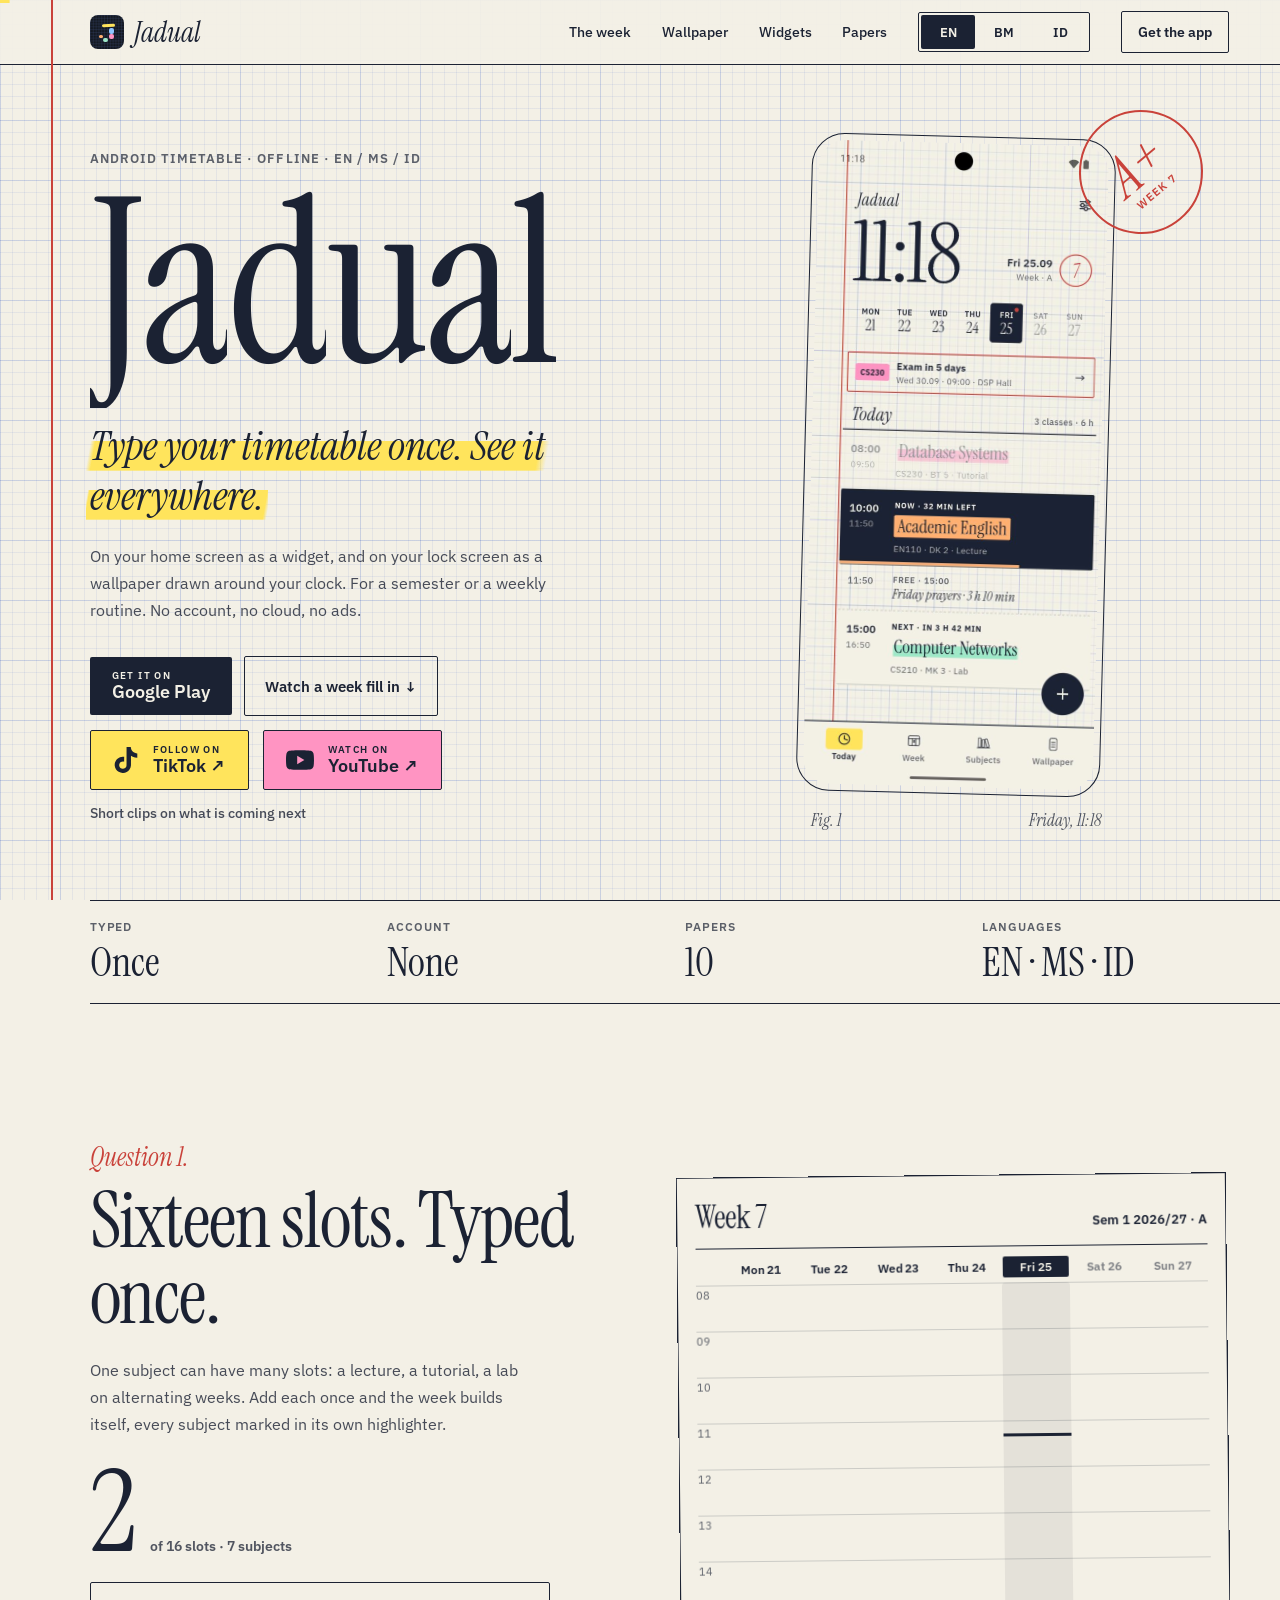
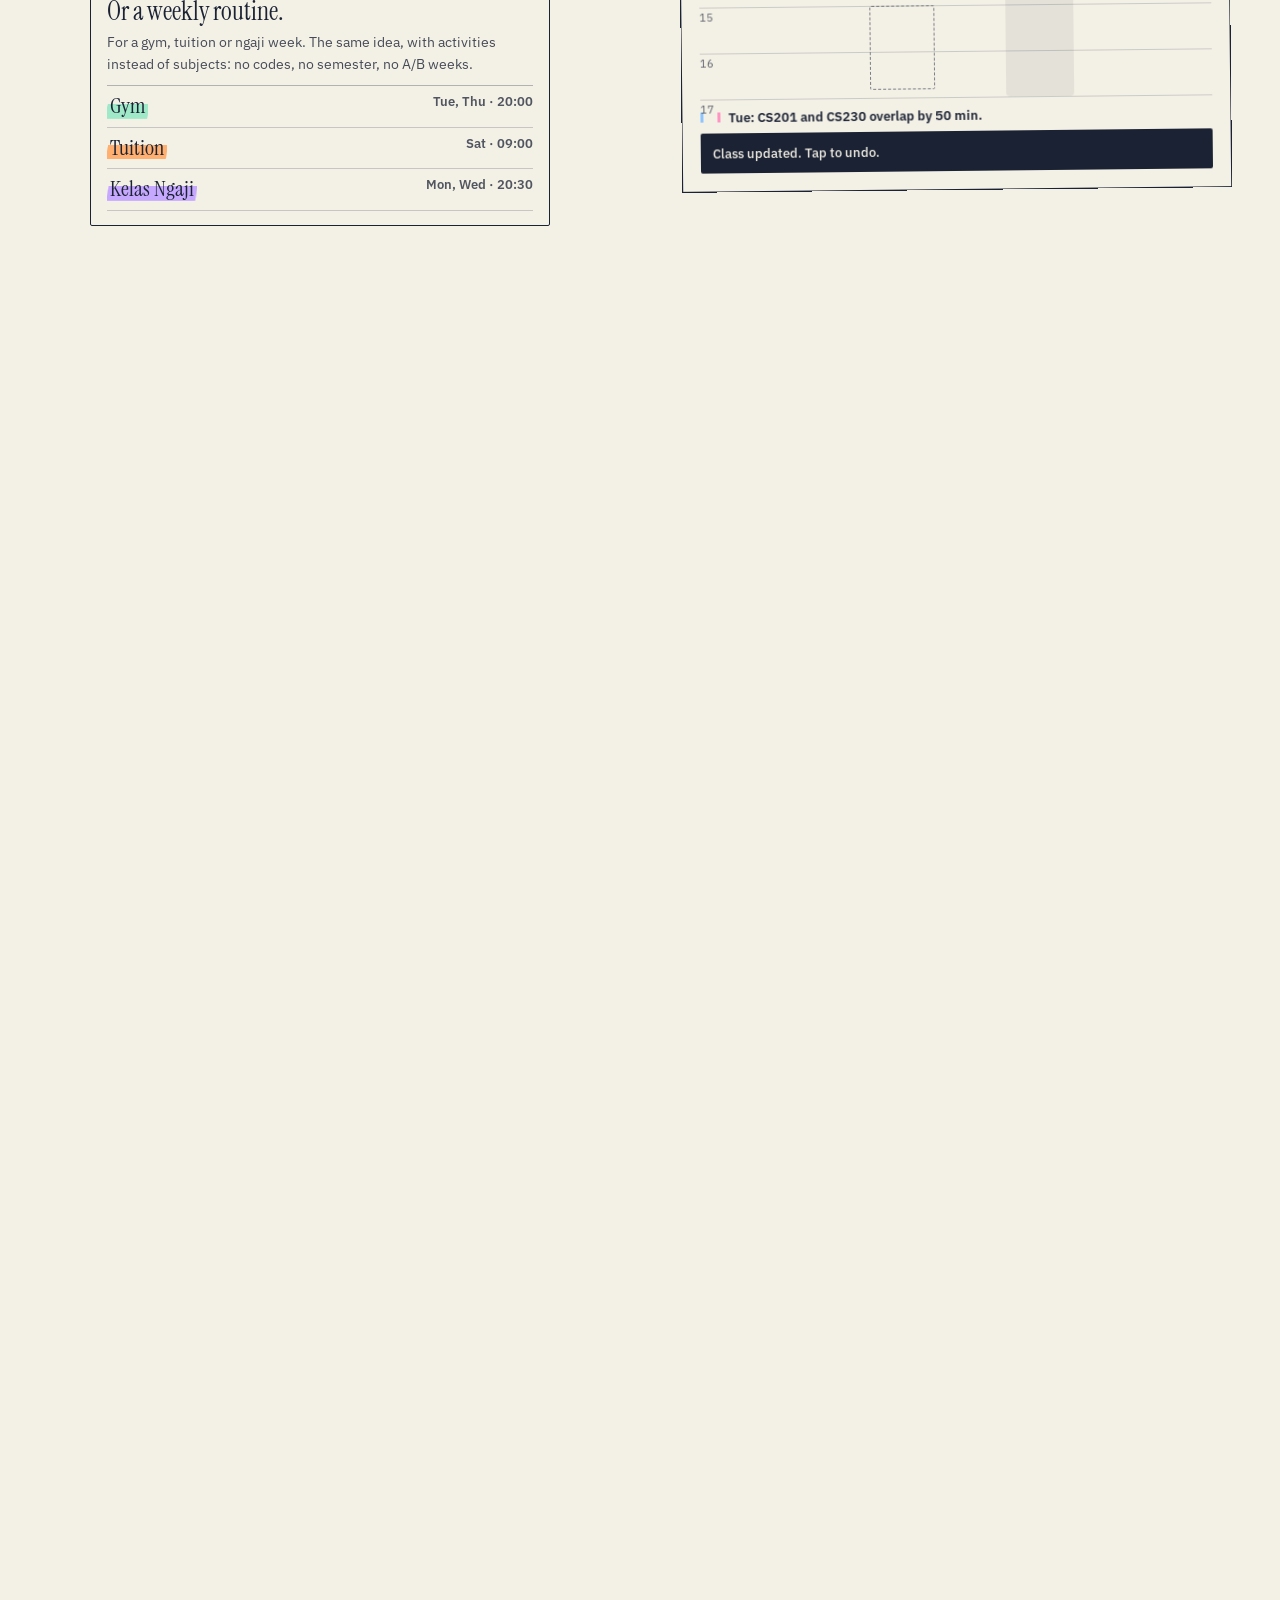
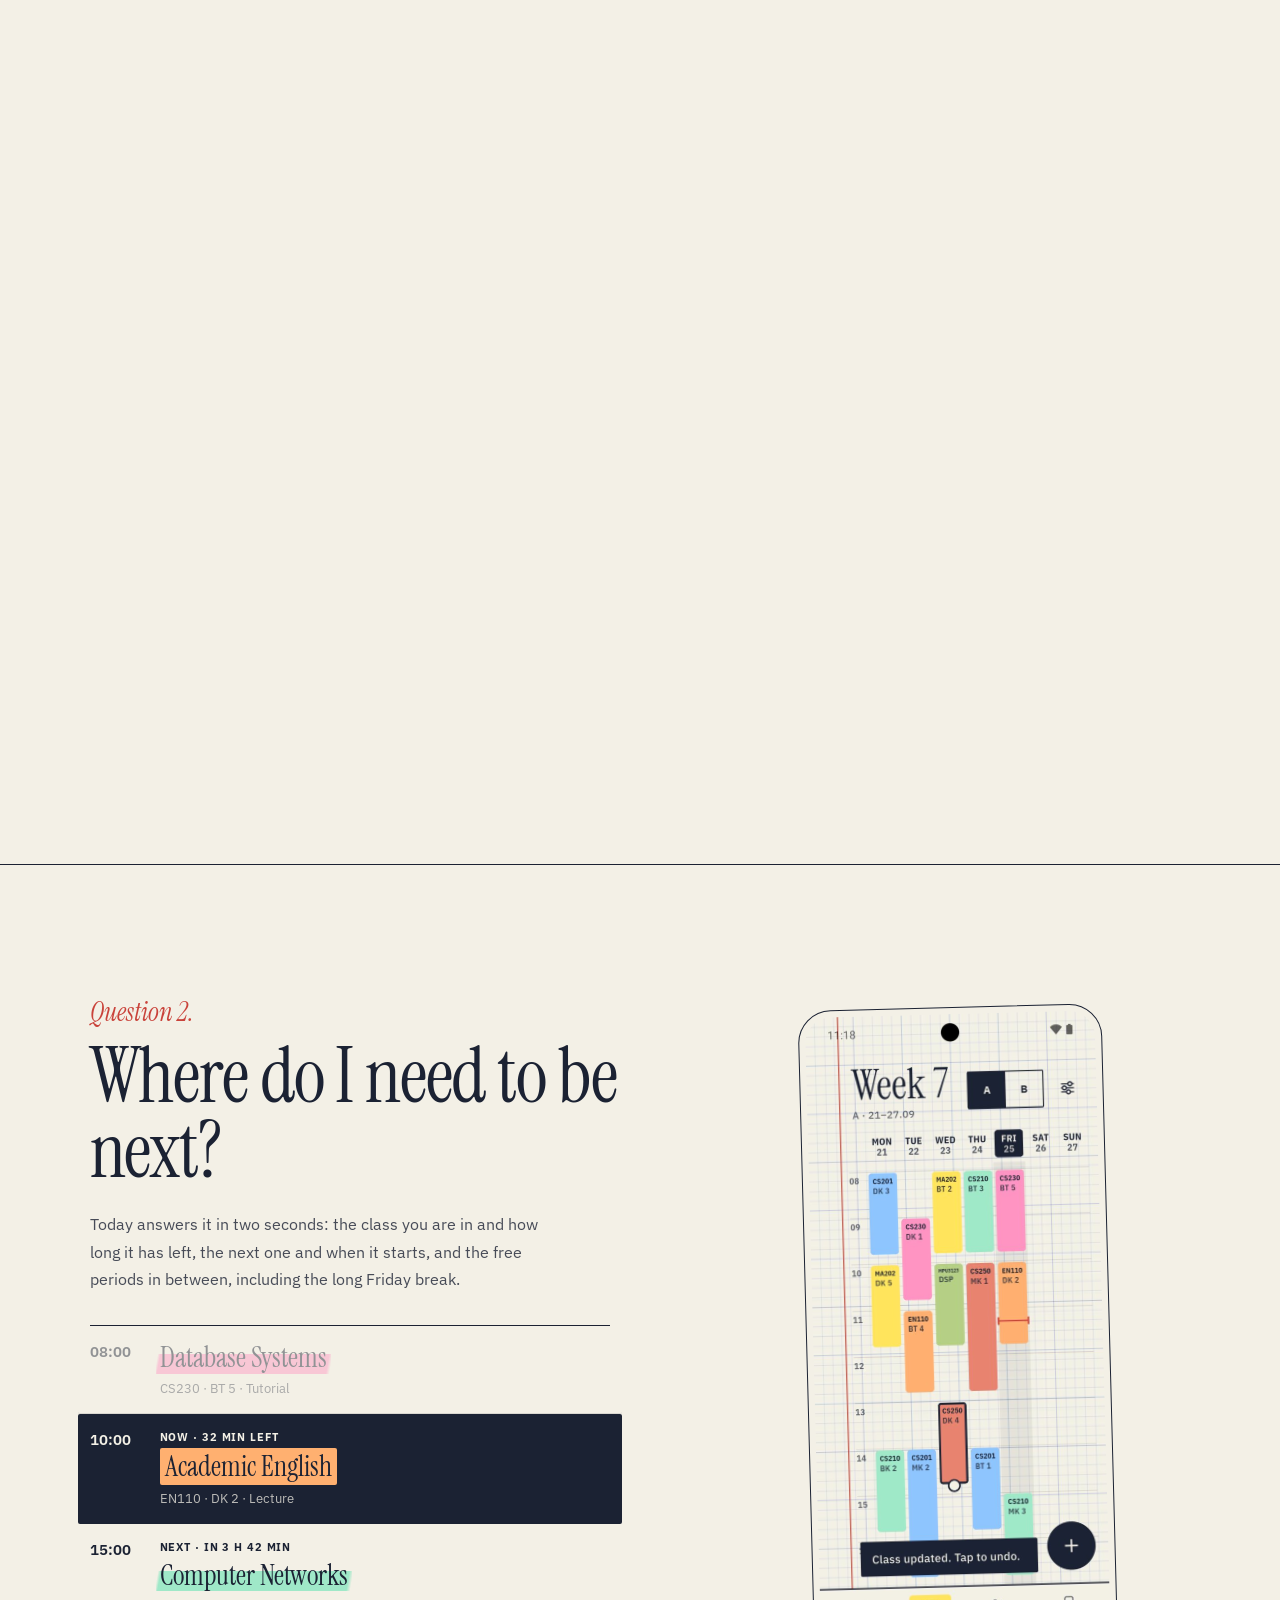
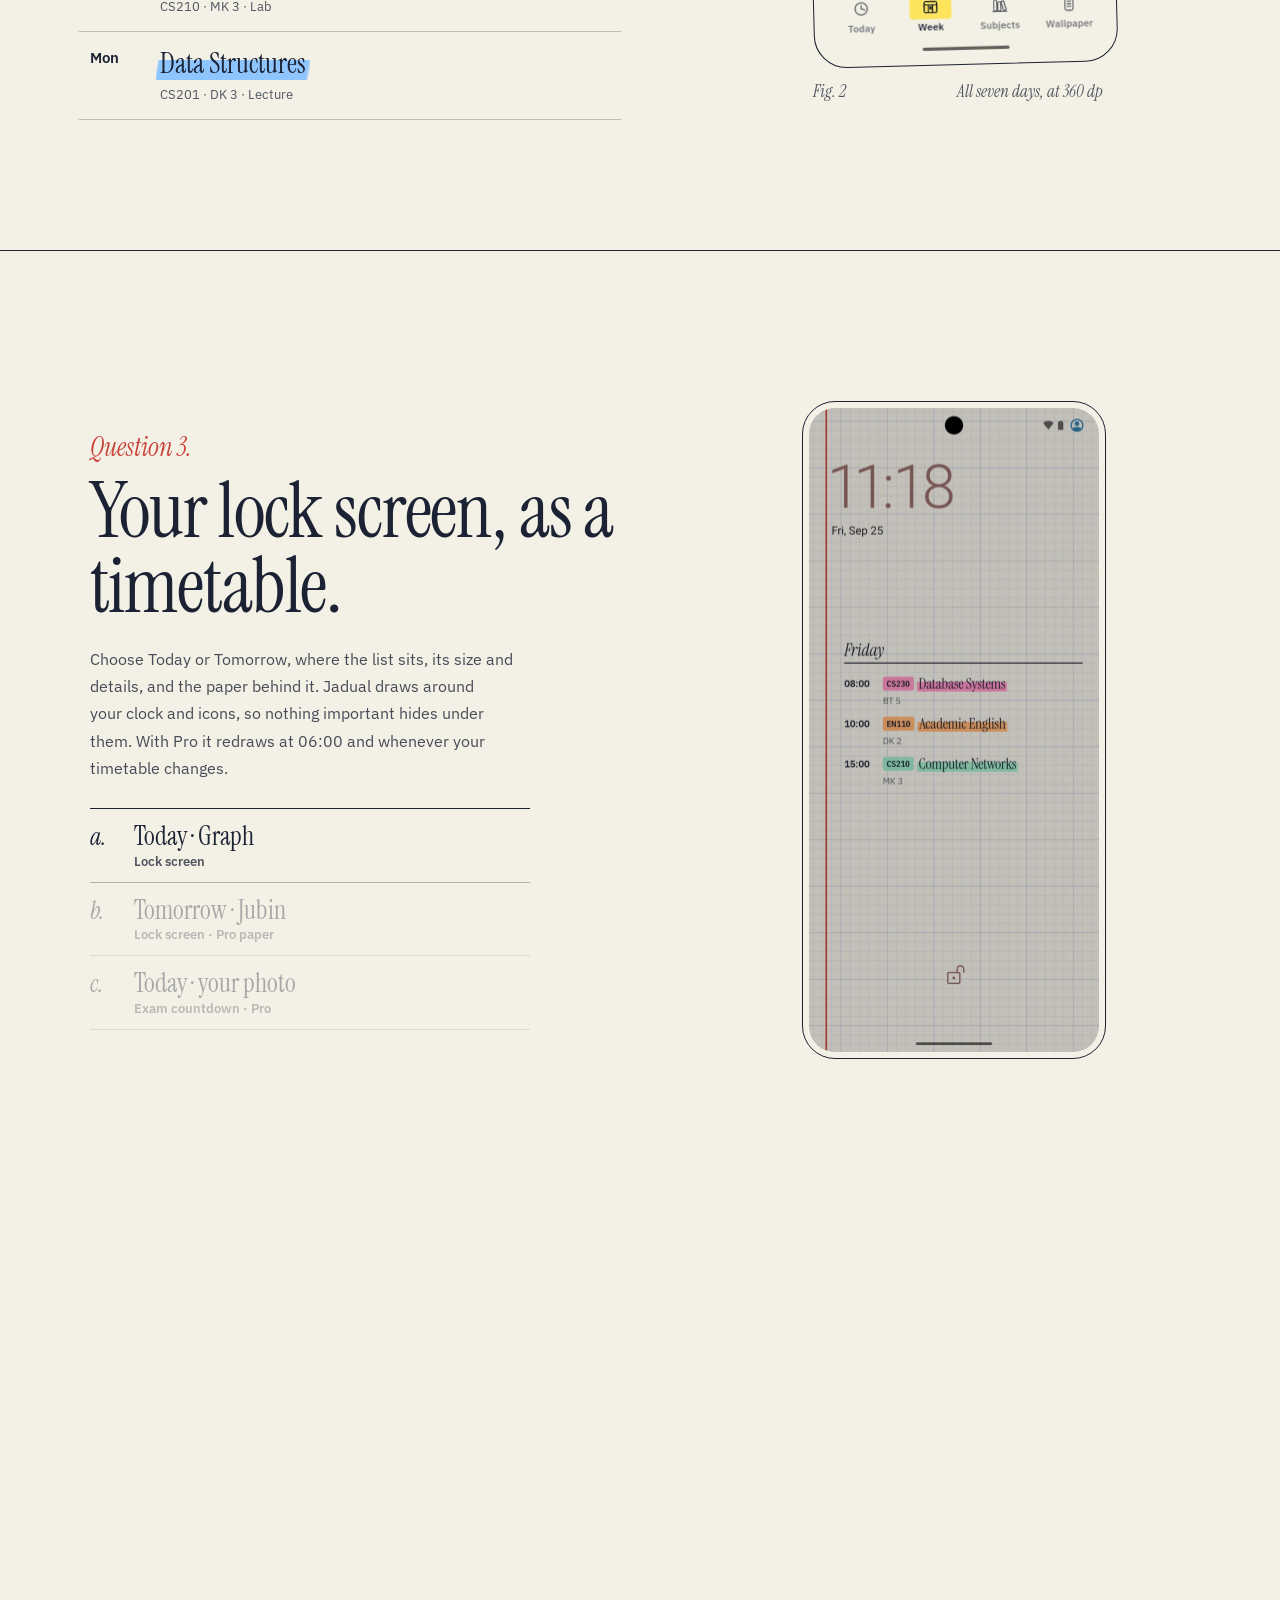
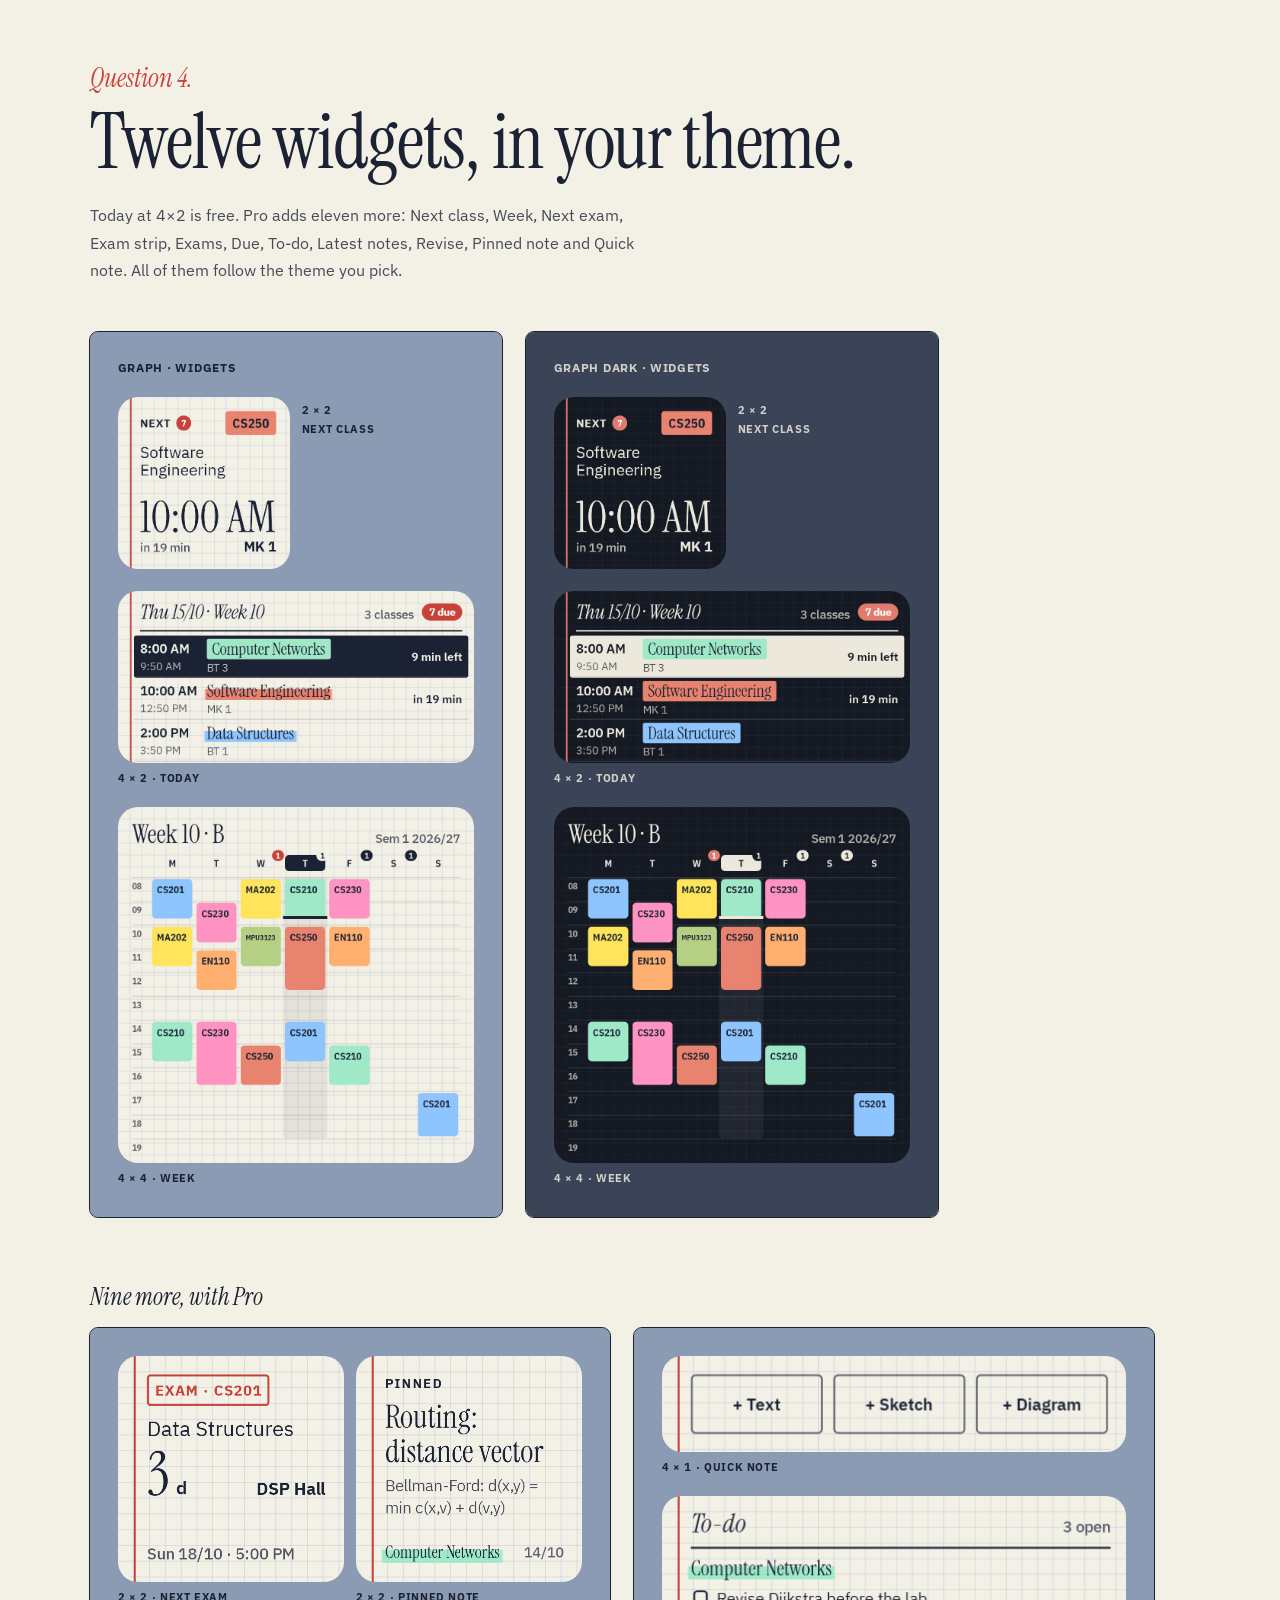
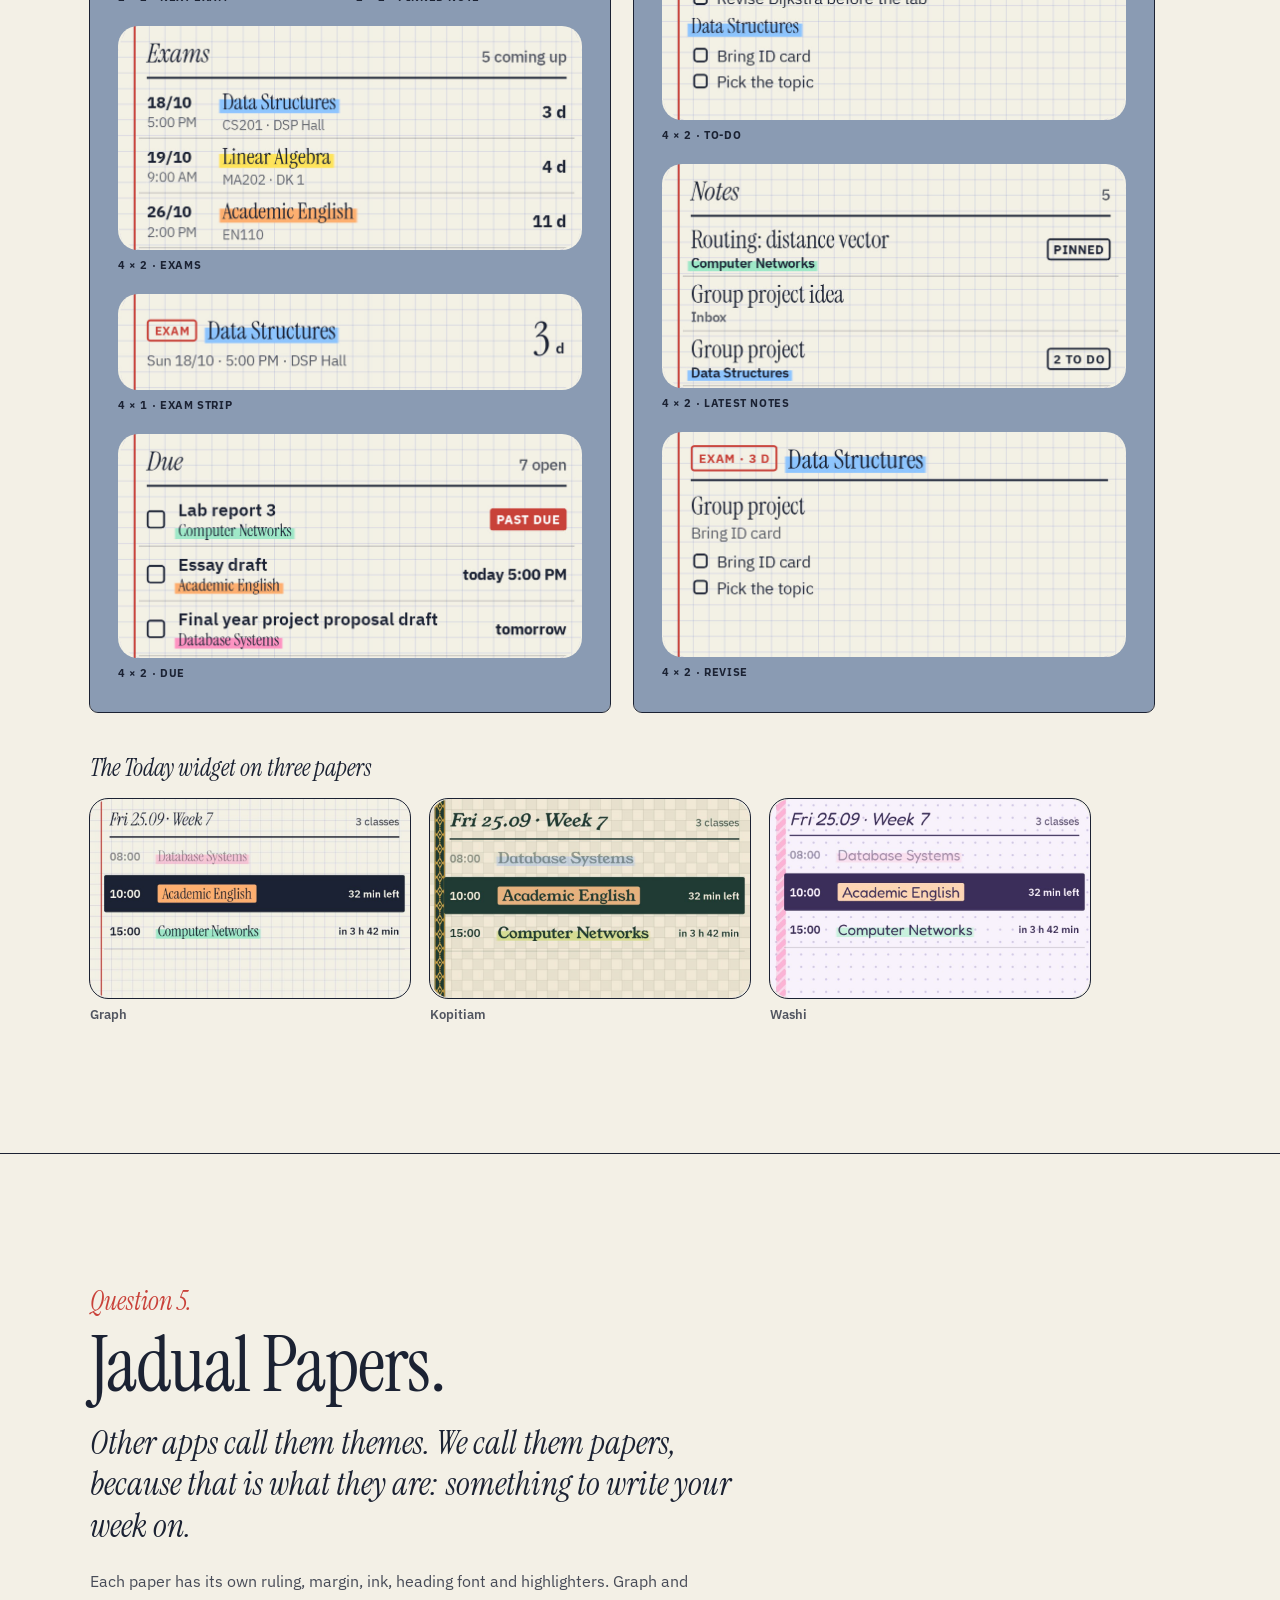
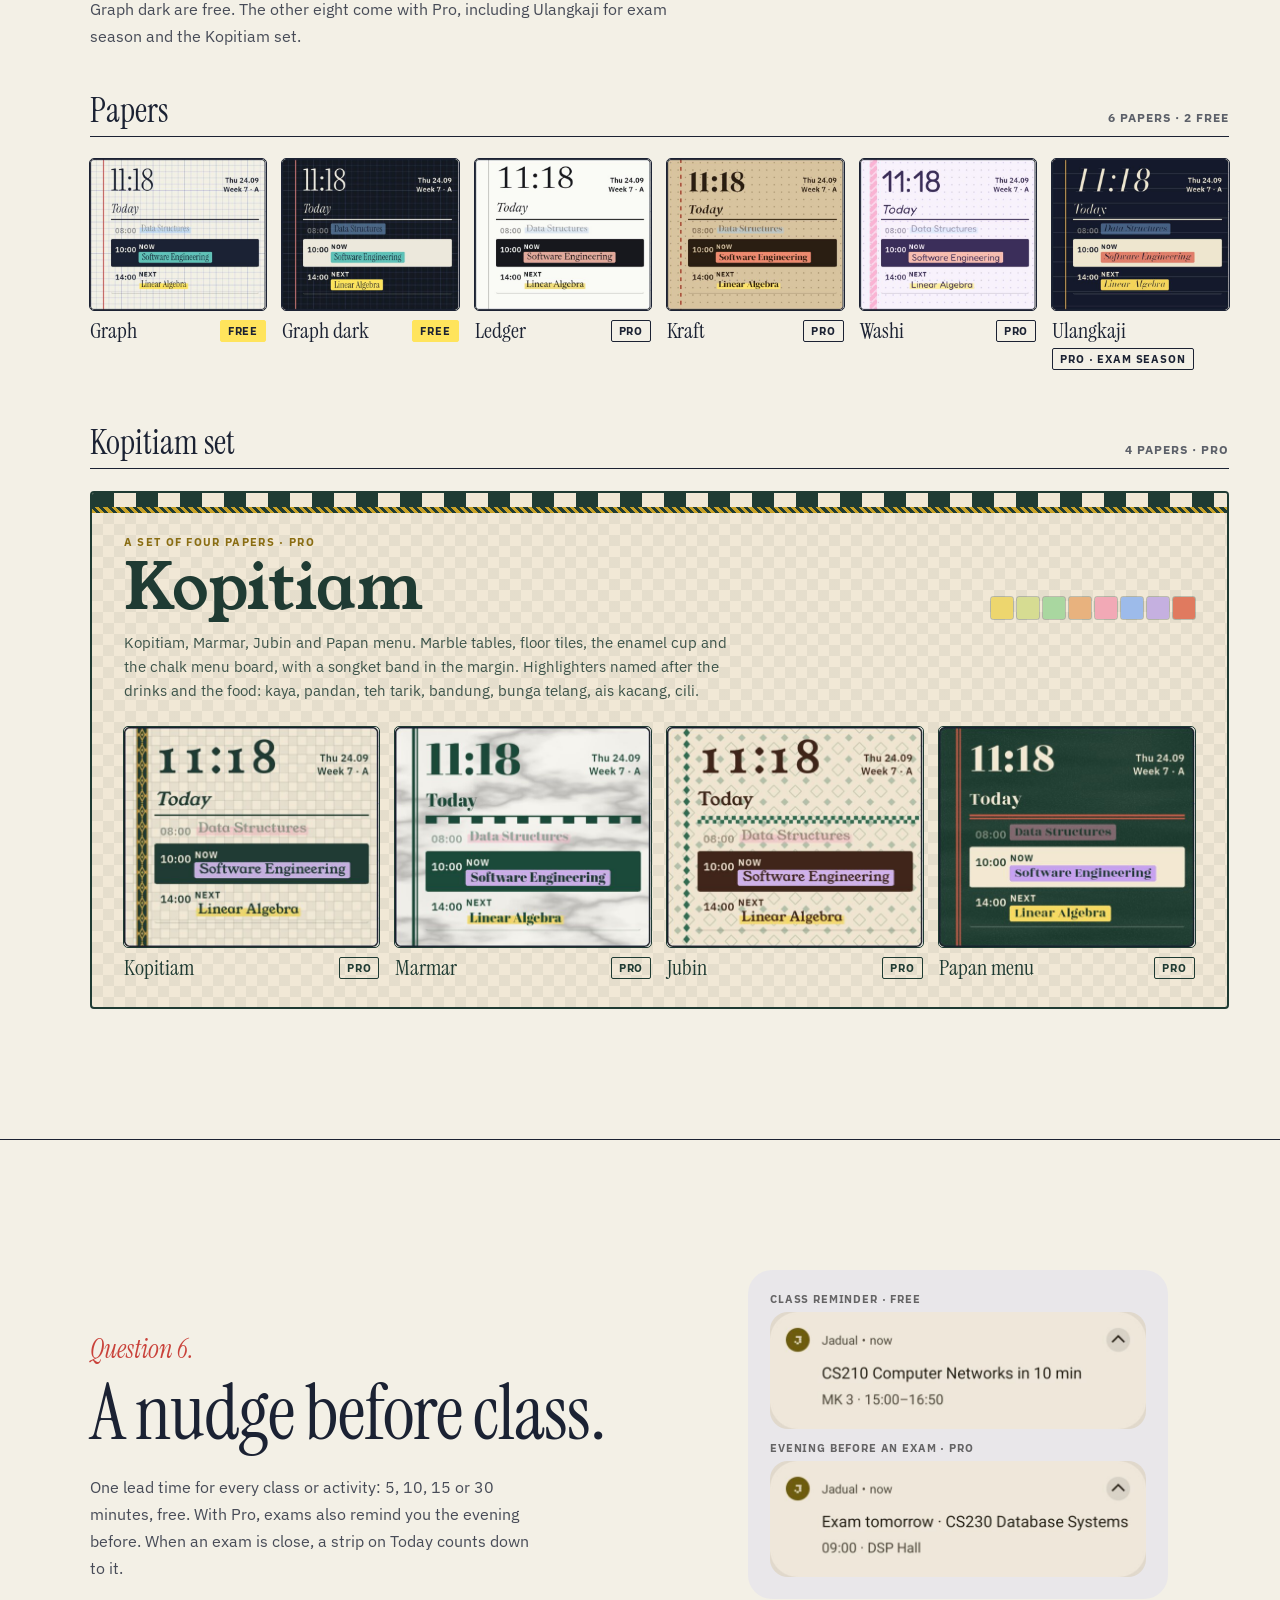
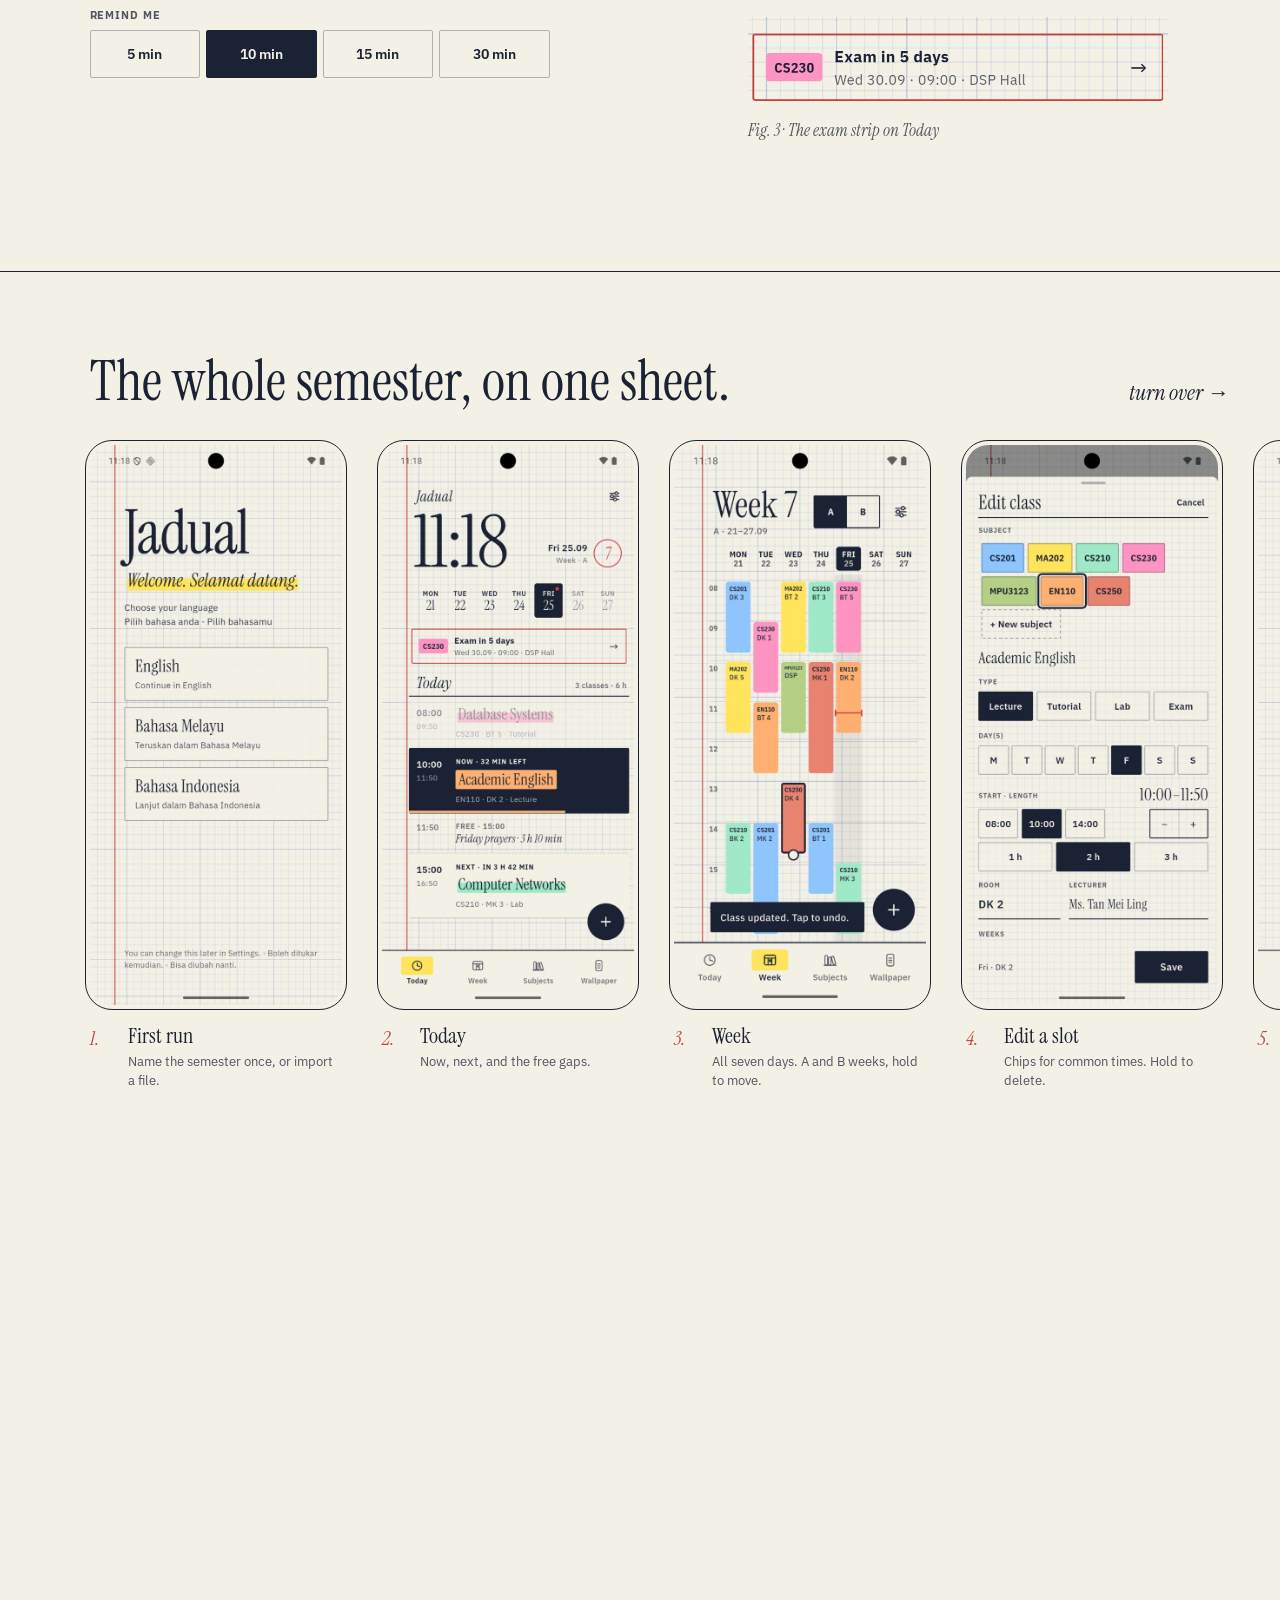
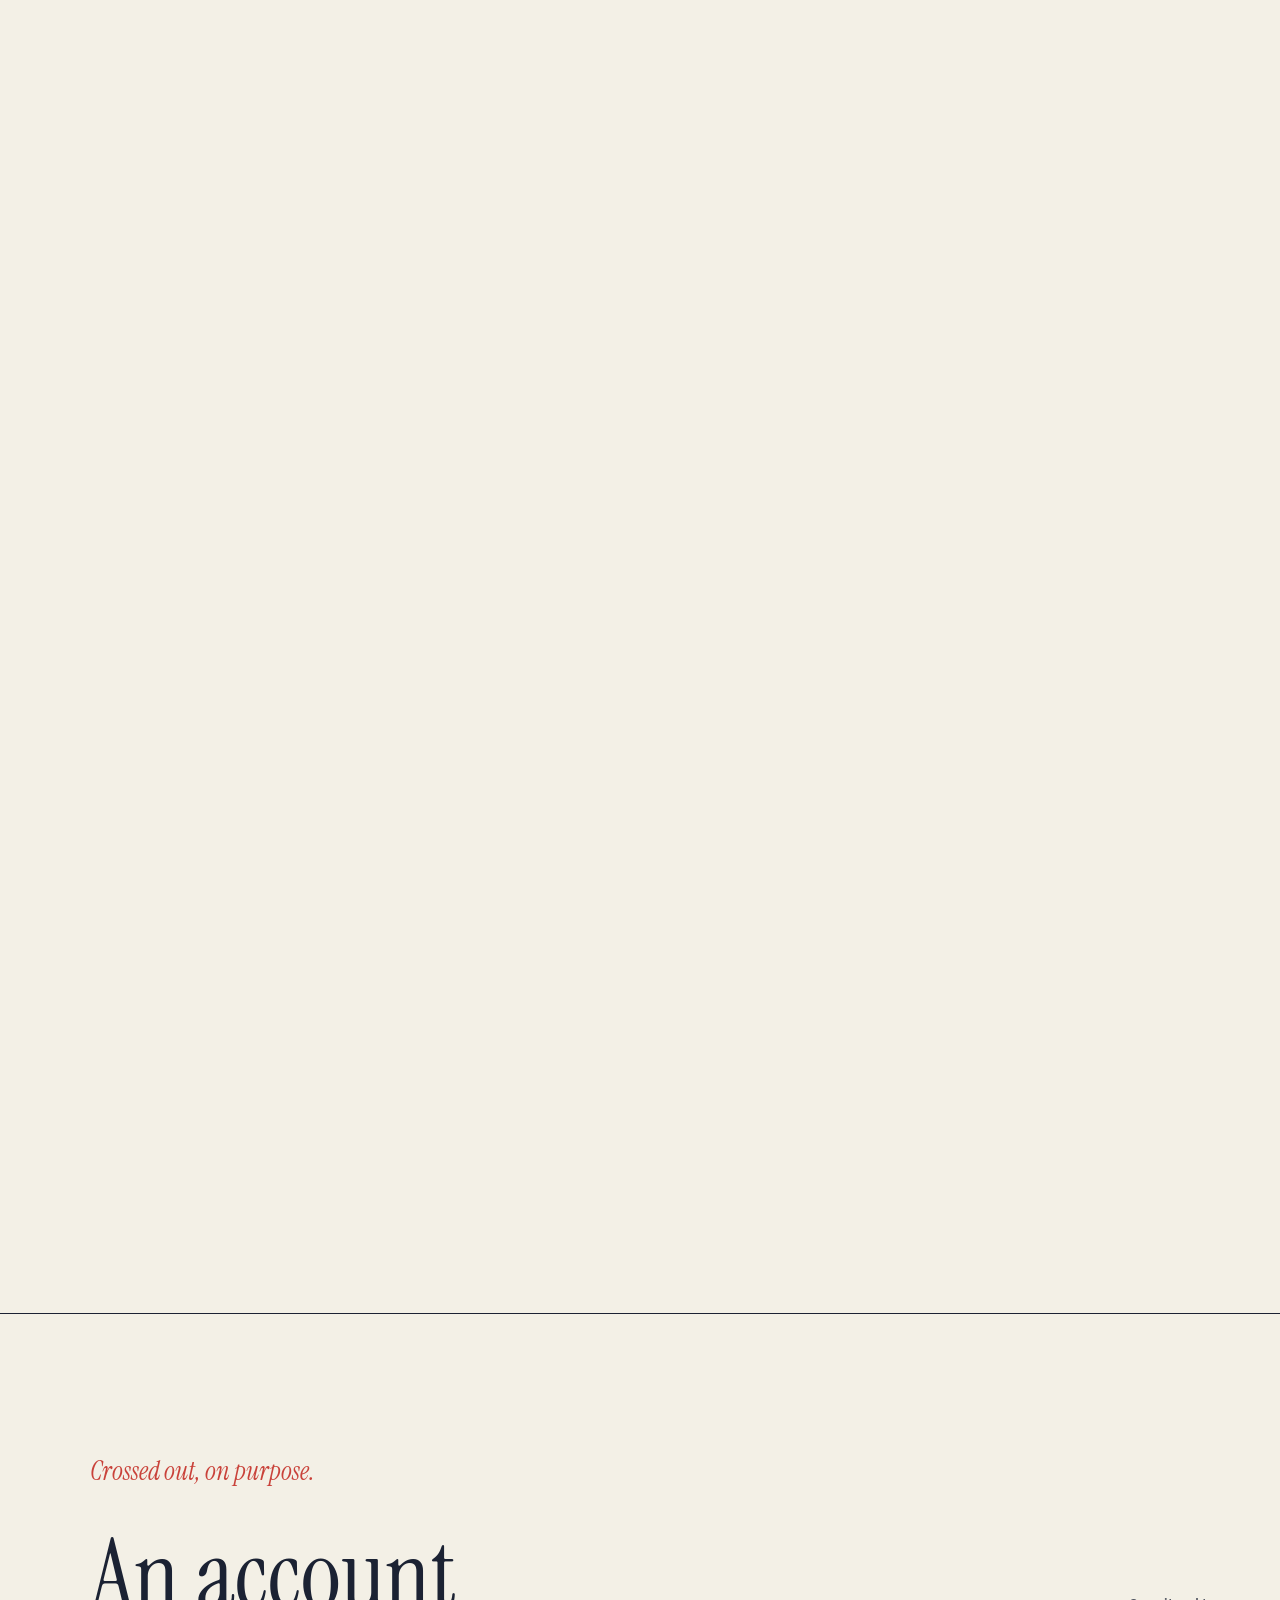
==== index.html @ e947d691 "Landing: twelve widgets with the nine new Pro widgets, clean light and dark renders, Free and Pro ro" ====
<!doctype html>
<html lang="en">
<head>
<meta charset="utf-8">
<meta name="viewport" content="width=device-width, initial-scale=1">
<title>Jadual: your class timetable, on your home and lock screen</title>
<meta name="description" content="Jadual is an Android class timetable for students. Type your timetable once and see it as widgets and as a lock screen wallpaper. Offline, no account, no ads. English, Malay, Indonesian.">
<meta property="og:title" content="Jadual: your class timetable, on your home and lock screen">
<meta property="og:description" content="Jadual is an Android class timetable for students. Type your timetable once and see it as widgets and as a lock screen wallpaper. Offline, no account, no ads. English, Malay, Indonesian.">
<meta property="og:image" content="https://haziqlucii.github.io/jadual-site/assets/screens/en/today.jpg">
<meta property="og:url" content="https://haziqlucii.github.io/jadual-site/">
<meta name="theme-color" content="#f3f0e6">
<link rel="canonical" href="https://haziqlucii.github.io/jadual-site/">
<link rel="alternate" hreflang="en" href="https://haziqlucii.github.io/jadual-site/"><link rel="alternate" hreflang="ms" href="https://haziqlucii.github.io/jadual-site/ms/"><link rel="alternate" hreflang="id" href="https://haziqlucii.github.io/jadual-site/id/"><link rel="alternate" hreflang="x-default" href="https://haziqlucii.github.io/jadual-site/">
<meta name="google-site-verification" content="Je-JRoly5-mxxPhhxuiyMRoeS2g72jVKwHnauIz7ApQ">
<meta name="p:domain_verify" content="6730f4c13644ce83cb220308f3a30dee">
<script type="application/ld+json">{"@context":"https://schema.org","@type":"MobileApplication","name":"Jadual","operatingSystem":"Android 10 or newer","applicationCategory":"EducationalApplication","inLanguage":["en","ms","id"],"url":"https://haziqlucii.github.io/jadual-site/","description":"Jadual is an Android class timetable for students. Type your timetable once and see it as widgets and as a lock screen wallpaper. Offline, no account, no ads. English, Malay, Indonesian.","installUrl":"https://play.google.com/store/apps/details?id=io.github.haziqlucii.jadual","offers":{"@type":"Offer","price":"0","priceCurrency":"USD"}}</script>
<link rel="icon" href="assets/favicon.png">
<link rel="preconnect" href="https://fonts.googleapis.com">
<link rel="preconnect" href="https://fonts.gstatic.com" crossorigin>
<link rel="stylesheet" href="https://fonts.googleapis.com/css2?family=Instrument+Serif:ital@0;1&family=IBM+Plex+Sans:wght@400;500;600;700&family=Young+Serif&display=swap">
<link rel="stylesheet" href="assets/site.css">
</head>
<body>
<div data-root="" style="position:relative;z-index:1;font-family:'IBM Plex Sans',sans-serif;color:rgb(var(--k))">

<div data-prog="" style="position:fixed;top:0;left:0;right:0;height:3px;background:#FFE45C;transform:scaleX(0);transform-origin:0 50%;z-index:80"></div>

<nav data-nav="" style="position:fixed;top:0;left:0;right:0;z-index:75;background:rgba(var(--g),.94);border-bottom:1.5px solid rgb(var(--k))">
<div style="display:flex;align-items:center;justify-content:space-between;gap:20px;height:64px;padding:0 clamp(20px,4vw,56px) 0 clamp(48px,7vw,104px)">
<a href="#top" style="display:flex;align-items:center;gap:10px;font-family:'Instrument Serif',serif;font-style:italic;font-size:28px;text-decoration:none"><span aria-hidden="true" style="position:relative;display:inline-block;width:34px;height:34px;border-radius:8px;overflow:hidden;flex:none;background-color:#141922;background-image:linear-gradient(rgba(96,120,190,.14) 1px,transparent 1px),linear-gradient(90deg,rgba(96,120,190,.14) 1px,transparent 1px);background-size:2.83px 2.83px"><span style="position:absolute;left:37.04%;top:25.93%;width:37.04%;height:10.19%;background:#FFE45C;border-radius:2px;transform:rotate(-2deg)"></span><span style="position:absolute;left:58.33%;top:37.96%;width:13.89%;height:16.67%;background:#8EC5FF;border-radius:2px;transform:rotate(0deg)"></span><span style="position:absolute;left:58.33%;top:56.48%;width:13.89%;height:12.96%;background:#FF94C2;border-radius:2px;transform:rotate(0deg)"></span><span style="position:absolute;left:40.74%;top:66.67%;width:15.74%;height:11.11%;background:#9FE8C8;border-radius:2px;transform:rotate(1deg)"></span><span style="position:absolute;left:28.7%;top:57.41%;width:10.19%;height:11.11%;background:#FFB070;border-radius:2px;transform:rotate(0deg)"></span></span><span>Jadual</span></a>
<div style="display:flex;align-items:center;gap:clamp(12px,2.4vw,32px);font-size:14px;font-weight:500">
<a data-navlink="" href="#week" style="text-decoration:none">The week</a>
<a data-navlink="" href="#wallpaper" style="text-decoration:none">Wallpaper</a>
<a data-navlink="" href="#widgets" style="text-decoration:none">Widgets</a>
<a data-navlink="" href="#themes" style="text-decoration:none">Papers</a>
<div role="group" aria-label="Language" style="display:flex;gap:2px;padding:2px;border:1.5px solid rgb(var(--k));border-radius:2px"><a href="" hreflang="en" aria-current="page" style="height:34px;min-width:38px;padding:0 8px;display:flex;align-items:center;justify-content:center;border-radius:2px;text-decoration:none;font-size:13px;font-weight:600;background:rgb(var(--k));color:rgb(var(--g))">EN</a><a href="ms/" hreflang="ms" style="height:34px;min-width:38px;padding:0 8px;display:flex;align-items:center;justify-content:center;border-radius:2px;text-decoration:none;font-size:13px;font-weight:600;color:rgb(var(--k))">BM</a><a href="id/" hreflang="id" style="height:34px;min-width:38px;padding:0 8px;display:flex;align-items:center;justify-content:center;border-radius:2px;text-decoration:none;font-size:13px;font-weight:600;color:rgb(var(--k))">ID</a></div><a data-navget="" href="#get" style="height:40px;padding:0 16px;display:flex;align-items:center;border:1.5px solid rgb(var(--k));border-radius:2px;text-decoration:none;font-weight:600;white-space:nowrap">Get the app</a>
</div>
</div>
</nav>

<header id="top" data-hero="" style="position:relative;min-height:100vh;padding:130px clamp(20px,4vw,56px) 56px clamp(48px,7vw,104px);box-sizing:border-box;display:grid;grid-template-columns:repeat(auto-fit,minmax(min(100%,440px),1fr));gap:48px;align-items:center;overflow:hidden">
<div style="position:relative;z-index:2">
<div data-hf="" style="font-size:13px;font-weight:600;letter-spacing:.08em;text-transform:uppercase;color:rgba(var(--k),.7)">Android timetable · Offline · EN / MS / ID</div>
<h1 aria-label="Jadual" style="margin:20px 0 0;font-family:'Instrument Serif',serif;font-weight:400;font-size:clamp(110px,18vw,280px);line-height:.84;letter-spacing:-.025em;display:flex"><span style="display:inline-block;overflow:hidden;padding-bottom:.12em"><span data-hl="" style="display:inline-block">J</span></span><span style="display:inline-block;overflow:hidden;padding-bottom:.12em"><span data-hl="" style="display:inline-block">a</span></span><span style="display:inline-block;overflow:hidden;padding-bottom:.12em"><span data-hl="" style="display:inline-block">d</span></span><span style="display:inline-block;overflow:hidden;padding-bottom:.12em"><span data-hl="" style="display:inline-block">u</span></span><span style="display:inline-block;overflow:hidden;padding-bottom:.12em"><span data-hl="" style="display:inline-block">a</span></span><span style="display:inline-block;overflow:hidden;padding-bottom:.12em"><span data-hl="" style="display:inline-block">l</span></span></h1>
<p style="margin:14px 0 0;max-width:560px"><span data-mark="" style="font-family:'Instrument Serif',serif;font-style:italic;font-size:clamp(28px,3.2vw,44px);line-height:1.2;background-image:linear-gradient(100deg,transparent 1%,#FFE45C 2%,#FFE45C 97%,transparent 99%);background-repeat:no-repeat;background-position:0 88%;background-size:100% 55%;box-decoration-break:clone;-webkit-box-decoration-break:clone;padding:0 4px;margin:0 -4px;color:#1b2233">Type your timetable once. See it everywhere.</span></p>
<p data-hf="" style="margin:22px 0 0;font-size:16px;line-height:1.7;color:rgba(var(--k),.8);max-width:480px;text-wrap:pretty">On your home screen as a widget, and on your lock screen as a wallpaper drawn around your clock. For a semester or a weekly routine. No account, no cloud, no ads.</p>
<div data-hf="" style="display:flex;flex-wrap:wrap;gap:12px;margin-top:32px;align-items:center">
<a href="https://play.google.com/store/apps/details?id=io.github.haziqlucii.jadual&referrer=utm_source%3Dsite%26utm_medium%3Dlanding" style="display:inline-flex;align-items:center;gap:14px;height:58px;padding:0 22px;background:rgb(var(--k));color:rgb(var(--g));border-radius:2px;text-decoration:none"><span style="display:flex;flex-direction:column;line-height:1.15"><span style="font-size:10px;font-weight:600;letter-spacing:.14em">GET IT ON</span><span style="font-size:18px;font-weight:600">Google Play</span></span></a>
<a href="#week" style="height:58px;padding:0 20px;display:inline-flex;align-items:center;gap:10px;border:1.5px solid rgb(var(--k));border-radius:2px;text-decoration:none;font-size:15px;font-weight:600">Watch a week fill in ↓</a>
</div>
<div data-hf="" style="display:flex;flex-wrap:wrap;gap:14px;margin-top:14px;align-items:center">
<a href="https://www.tiktok.com/@itsjadual.app" target="_blank" rel="noopener" style="display:inline-flex;align-items:center;gap:14px;height:58px;padding:0 22px;background:#FFE45C;color:#1b2233;border:1.5px solid #1b2233;border-radius:2px;text-decoration:none"><svg viewBox="0 0 24 24" width="26" height="26" aria-hidden="true" style="flex:none"><path fill="currentColor" d="M12.525.02c1.31-.02 2.61-.01 3.91-.02.08 1.53.63 3.09 1.75 4.17 1.12 1.11 2.7 1.62 4.24 1.79v4.03c-1.44-.05-2.89-.35-4.2-.97-.57-.26-1.1-.59-1.62-.93-.01 2.92.01 5.84-.02 8.75-.08 1.4-.54 2.79-1.35 3.94-1.31 1.92-3.58 3.17-5.91 3.21-1.43.08-2.86-.31-4.08-1.03-2.02-1.19-3.44-3.37-3.65-5.71-.02-.5-.03-1-.01-1.49.18-1.9 1.12-3.72 2.58-4.96 1.66-1.44 3.98-2.13 6.15-1.72.02 1.48-.04 2.96-.04 4.44-.99-.32-2.15-.23-3.02.37-.63.41-1.11 1.04-1.36 1.75-.21.51-.15 1.07-.14 1.61.24 1.64 1.82 3.02 3.5 2.87 1.12-.01 2.19-.66 2.77-1.61.19-.33.4-.67.41-1.06.1-1.79.06-3.57.07-5.36.01-4.03-.01-8.05.02-12.07z"/></svg><span style="display:flex;flex-direction:column;line-height:1.15"><span style="font-size:10px;font-weight:600;letter-spacing:.14em">FOLLOW ON</span><span style="font-size:18px;font-weight:600">TikTok ↗</span></span></a>
<a href="https://www.youtube.com/@jadualapp" target="_blank" rel="noopener" style="display:inline-flex;align-items:center;gap:14px;height:58px;padding:0 22px;background:#FF94C2;color:#1b2233;border:1.5px solid #1b2233;border-radius:2px;text-decoration:none"><svg viewBox="0 0 24 24" width="28" height="28" aria-hidden="true" style="flex:none"><path fill="currentColor" d="M23.5 6.2a3 3 0 0 0-2.1-2.1C19.5 3.6 12 3.6 12 3.6s-7.5 0-9.4.5A3 3 0 0 0 .5 6.2C0 8.1 0 12 0 12s0 3.9.5 5.8a3 3 0 0 0 2.1 2.1c1.9.5 9.4.5 9.4.5s7.5 0 9.4-.5a3 3 0 0 0 2.1-2.1c.5-1.9.5-5.8.5-5.8s0-3.9-.5-5.8zM9.6 15.6V8.4l6.2 3.6-6.2 3.6z"/></svg><span style="display:flex;flex-direction:column;line-height:1.15"><span style="font-size:10px;font-weight:600;letter-spacing:.14em">WATCH ON</span><span style="font-size:18px;font-weight:600">YouTube ↗</span></span></a>
<span style="font-size:14px;font-weight:500;color:rgba(var(--k),.8);max-width:260px;line-height:1.4">Short clips on what is coming next</span>
</div>
</div>
<div data-hpar="" style="position:relative;z-index:1;justify-self:center"><div data-hphone="" style="display:flex;flex-direction:column;gap:12px">
<div style="width:290px;height:644px;overflow:hidden;border-radius:26px;outline:1.5px solid rgb(var(--k));outline-offset:6px;transform:rotate(1.5deg);"><img src="assets/screens/en/today.jpg" alt="Today" width="290" height="644" loading="lazy" decoding="async" style="display:block;width:100%;height:100%;object-fit:cover"></div>
<div style="display:flex;justify-content:space-between;font-family:'Instrument Serif',serif;font-style:italic;font-size:17px;color:rgba(var(--k),.75);margin-top:10px"><span>Fig. 1</span><span>Friday, 11:18</span></div>
</div></div>
<span data-stamp="" style="position:absolute;right:clamp(20px,6vw,90px);top:110px;width:120px;height:120px;border:2px solid var(--rule);border-radius:50%;display:flex;flex-direction:column;align-items:center;justify-content:center;color:var(--rule);transform:rotate(-12deg);font-family:'Instrument Serif',serif;z-index:3"><span style="font-style:italic;font-size:56px;line-height:.9">A+</span><span style="font-size:11px;font-family:'IBM Plex Sans',sans-serif;font-weight:600;letter-spacing:.1em">WEEK 7</span></span>
</header>

<div data-facts="" style="border-top:1.5px solid rgb(var(--k));border-bottom:1.5px solid rgb(var(--k));margin-left:clamp(48px,7vw,104px);display:grid;grid-template-columns:repeat(auto-fit,minmax(180px,1fr));background:rgba(var(--g),.7)">
<div data-fact="" style="padding:18px 20px 20px 0"><div style="font-size:12px;font-weight:600;letter-spacing:.08em;text-transform:uppercase;color:rgba(var(--k),.7)">Typed</div><div style="font-family:'Instrument Serif',serif;font-size:clamp(30px,3.2vw,44px);line-height:1;margin-top:8px">Once</div></div><div data-fact="" style="padding:18px 20px 20px 0"><div style="font-size:12px;font-weight:600;letter-spacing:.08em;text-transform:uppercase;color:rgba(var(--k),.7)">Account</div><div style="font-family:'Instrument Serif',serif;font-size:clamp(30px,3.2vw,44px);line-height:1;margin-top:8px">None</div></div><div data-fact="" style="padding:18px 20px 20px 0"><div style="font-size:12px;font-weight:600;letter-spacing:.08em;text-transform:uppercase;color:rgba(var(--k),.7)">Papers</div><div style="font-family:'Instrument Serif',serif;font-size:clamp(30px,3.2vw,44px);line-height:1;margin-top:8px">10</div></div><div data-fact="" style="padding:18px 20px 20px 0"><div style="font-size:12px;font-weight:600;letter-spacing:.08em;text-transform:uppercase;color:rgba(var(--k),.7)">Languages</div><div style="font-family:'Instrument Serif',serif;font-size:clamp(30px,3.2vw,44px);line-height:1;margin-top:8px">EN · MS · ID</div></div>
</div>

<section id="week" data-wk="" data-pinsec="" style="position:relative;min-height:100vh;padding:90px clamp(20px,4vw,56px) 32px clamp(48px,7vw,104px);box-sizing:border-box;display:grid;grid-template-columns:repeat(auto-fit,minmax(min(100%,360px),1fr));gap:40px;align-items:center;overflow:hidden">
<div>
<div style="font-family:'Instrument Serif',serif;font-style:italic;font-size:26px;color:var(--rule)">Question 1.</div>
<h2 style="margin:10px 0 0;font-family:'Instrument Serif',serif;font-weight:400;font-size:clamp(44px,6vw,88px);line-height:.98;letter-spacing:-.015em;max-width:560px">Sixteen slots. Typed once.</h2>
<p style="margin:22px 0 0;font-size:16px;line-height:1.7;color:rgba(var(--k),.8);max-width:440px;text-wrap:pretty">One subject can have many slots: a lecture, a tutorial, a lab on alternating weeks. Add each once and the week builds itself, every subject marked in its own highlighter.</p>
<div style="display:flex;align-items:baseline;gap:14px;margin-top:28px"><span data-wkn="" style="font-family:'Instrument Serif',serif;font-size:clamp(84px,9vw,130px);line-height:.8;font-variant-numeric:tabular-nums">16</span><span style="font-size:14px;font-weight:600;color:rgba(var(--k),.75)">of 16 slots · 7 subjects</span></div>
<div style="margin-top:24px;max-width:460px;padding:14px 16px;border:1.5px solid rgb(var(--k));border-radius:2px;background:rgb(var(--g));box-sizing:border-box">
<div style="font-family:'Instrument Serif',serif;font-size:26px;line-height:1.1">Or a weekly routine.</div>
<p style="margin:6px 0 10px;font-size:14px;line-height:1.55;color:rgba(var(--k),.8);text-wrap:pretty">For a gym, tuition or ngaji week. The same idea, with activities instead of subjects: no codes, no semester, no A/B weeks.</p>
<div style="display:flex;flex-direction:column;border-top:1px solid rgba(var(--k),.3)"><div style="display:grid;grid-template-columns:minmax(0,1fr) auto;gap:10px;align-items:baseline;padding:7px 0;border-bottom:1px solid rgba(var(--k),.2)"><span style="font-family:'Instrument Serif',serif;font-size:22px;line-height:1.2;background-image:linear-gradient(100deg,transparent 1%,#9FE8C8 2.5%,#9FE8C8 97%,transparent 99%);background-repeat:no-repeat;background-position:0 88%;background-size:100% 55%;padding:0 3px;align-self:flex-start;justify-self:start">Gym</span><span style="font-size:12.5px;font-weight:600;color:rgba(var(--k),.75);text-align:right">Tue, Thu · 20:00</span></div><div style="display:grid;grid-template-columns:minmax(0,1fr) auto;gap:10px;align-items:baseline;padding:7px 0;border-bottom:1px solid rgba(var(--k),.2)"><span style="font-family:'Instrument Serif',serif;font-size:22px;line-height:1.2;background-image:linear-gradient(100deg,transparent 1%,#FFB070 2.5%,#FFB070 97%,transparent 99%);background-repeat:no-repeat;background-position:0 88%;background-size:100% 55%;padding:0 3px;align-self:flex-start;justify-self:start">Tuition</span><span style="font-size:12.5px;font-weight:600;color:rgba(var(--k),.75);text-align:right">Sat · 09:00</span></div><div style="display:grid;grid-template-columns:minmax(0,1fr) auto;gap:10px;align-items:baseline;padding:7px 0;border-bottom:1px solid rgba(var(--k),.2)"><span style="font-family:'Instrument Serif',serif;font-size:22px;line-height:1.2;background-image:linear-gradient(100deg,transparent 1%,#C6A8FF 2.5%,#C6A8FF 97%,transparent 99%);background-repeat:no-repeat;background-position:0 88%;background-size:100% 55%;padding:0 3px;align-self:flex-start;justify-self:start">Kelas Ngaji</span><span style="font-size:12.5px;font-weight:600;color:rgba(var(--k),.75);text-align:right">Mon, Wed · 20:30</span></div></div>
</div>
</div>
<div style="position:relative;width:100%;max-width:580px;justify-self:center;padding:18px;background:rgb(var(--g));border:1.5px solid rgb(var(--k));box-sizing:border-box;transform:rotate(-.6deg)">
<div style="display:flex;justify-content:space-between;align-items:baseline;padding-bottom:10px;border-bottom:1.5px solid rgb(var(--k))"><span style="font-family:'Instrument Serif',serif;font-size:32px">Week 7</span><span style="font-size:13px;font-weight:600">Sem 1 2026/27 · A</span></div>
<div data-grid="" style="position:relative;height:min(50vh,440px);margin-top:10px">
<div style="position:absolute;left:59.7143%;width:13.4286%;top:6.0000%;bottom:0;background:rgba(var(--k),.07);border-radius:4px"></div>
<div style="position:absolute;left:calc(32.8571% + 2px);width:calc(13.4286% - 4px);top:79.1111%;height:19.1481%;border:1.5px dashed rgba(var(--k),.55);border-radius:2px;box-sizing:border-box"></div>
<div style="position:absolute;left:0;right:0;top:6.0000%;border-top:1px solid rgba(var(--k),.18)"><span style="position:absolute;left:0;top:2px;font-size:11px;color:rgba(var(--k),.7);font-variant-numeric:tabular-nums">08</span></div>
<div style="position:absolute;left:0;right:0;top:16.4444%;border-top:1px solid rgba(var(--k),.18)"><span style="position:absolute;left:0;top:2px;font-size:11px;color:rgba(var(--k),.7);font-variant-numeric:tabular-nums">09</span></div>
<div style="position:absolute;left:0;right:0;top:26.8889%;border-top:1px solid rgba(var(--k),.18)"><span style="position:absolute;left:0;top:2px;font-size:11px;color:rgba(var(--k),.7);font-variant-numeric:tabular-nums">10</span></div>
<div style="position:absolute;left:0;right:0;top:37.3333%;border-top:1px solid rgba(var(--k),.18)"><span style="position:absolute;left:0;top:2px;font-size:11px;color:rgba(var(--k),.7);font-variant-numeric:tabular-nums">11</span></div>
<div style="position:absolute;left:0;right:0;top:47.7778%;border-top:1px solid rgba(var(--k),.18)"><span style="position:absolute;left:0;top:2px;font-size:11px;color:rgba(var(--k),.7);font-variant-numeric:tabular-nums">12</span></div>
<div style="position:absolute;left:0;right:0;top:58.2222%;border-top:1px solid rgba(var(--k),.18)"><span style="position:absolute;left:0;top:2px;font-size:11px;color:rgba(var(--k),.7);font-variant-numeric:tabular-nums">13</span></div>
<div style="position:absolute;left:0;right:0;top:68.6667%;border-top:1px solid rgba(var(--k),.18)"><span style="position:absolute;left:0;top:2px;font-size:11px;color:rgba(var(--k),.7);font-variant-numeric:tabular-nums">14</span></div>
<div style="position:absolute;left:0;right:0;top:79.1111%;border-top:1px solid rgba(var(--k),.18)"><span style="position:absolute;left:0;top:2px;font-size:11px;color:rgba(var(--k),.7);font-variant-numeric:tabular-nums">15</span></div>
<div style="position:absolute;left:0;right:0;top:89.5556%;border-top:1px solid rgba(var(--k),.18)"><span style="position:absolute;left:0;top:2px;font-size:11px;color:rgba(var(--k),.7);font-variant-numeric:tabular-nums">16</span></div>
<div style="position:absolute;left:0;right:0;top:100.0000%;border-top:1px solid rgba(var(--k),.18)"><span style="position:absolute;left:0;top:2px;font-size:11px;color:rgba(var(--k),.7);font-variant-numeric:tabular-nums">17</span></div>
<div style="position:absolute;top:0;left:calc(6.0000% + 1px);width:calc(13.4286% - 2px);height:4.8000%;display:flex;align-items:center;justify-content:center;gap:.25em;font-size:11.5px;font-weight:600;border-radius:2px;white-space:nowrap;">Mon<span data-dn="">21</span></div>
<div style="position:absolute;top:0;left:calc(19.4286% + 1px);width:calc(13.4286% - 2px);height:4.8000%;display:flex;align-items:center;justify-content:center;gap:.25em;font-size:11.5px;font-weight:600;border-radius:2px;white-space:nowrap;">Tue<span data-dn="">22</span></div>
<div style="position:absolute;top:0;left:calc(32.8571% + 1px);width:calc(13.4286% - 2px);height:4.8000%;display:flex;align-items:center;justify-content:center;gap:.25em;font-size:11.5px;font-weight:600;border-radius:2px;white-space:nowrap;">Wed<span data-dn="">23</span></div>
<div style="position:absolute;top:0;left:calc(46.2857% + 1px);width:calc(13.4286% - 2px);height:4.8000%;display:flex;align-items:center;justify-content:center;gap:.25em;font-size:11.5px;font-weight:600;border-radius:2px;white-space:nowrap;">Thu<span data-dn="">24</span></div>
<div style="position:absolute;top:0;left:calc(59.7143% + 1px);width:calc(13.4286% - 2px);height:4.8000%;display:flex;align-items:center;justify-content:center;gap:.25em;font-size:11.5px;font-weight:600;border-radius:2px;white-space:nowrap;background:rgb(var(--k));color:rgb(var(--g));">Fri<span data-dn="">25</span></div>
<div style="position:absolute;top:0;left:calc(73.1429% + 1px);width:calc(13.4286% - 2px);height:4.8000%;display:flex;align-items:center;justify-content:center;gap:.25em;font-size:11.5px;font-weight:600;border-radius:2px;white-space:nowrap;opacity:.55;">Sat<span data-dn="">26</span></div>
<div style="position:absolute;top:0;left:calc(86.5714% + 1px);width:calc(13.4286% - 2px);height:4.8000%;display:flex;align-items:center;justify-content:center;gap:.25em;font-size:11.5px;font-weight:600;border-radius:2px;white-space:nowrap;opacity:.55;">Sun<span data-dn="">27</span></div>
<div data-blk="" style="position:absolute;left:calc(6.0000% + 2px);width:calc(13.4286% - 4px);top:calc(6.0000% + 1px);height:calc(19.1481% - 2px);background:#8EC5FF;color:#1b2233;border-radius:2px;padding:4px;box-sizing:border-box;display:flex;flex-direction:column;gap:1px;overflow:hidden;transform:rotate(-.3deg);"><span style="font-size:clamp(9px,1vw,12px);font-weight:700;line-height:1.2;white-space:nowrap">CS201</span><span style="font-size:clamp(8px,.9vw,11px);line-height:1.2;white-space:nowrap">DK 3</span></div>
<div data-blk="" style="position:absolute;left:calc(6.0000% + 2px);width:calc(13.4286% - 4px);top:calc(26.8889% + 1px);height:calc(19.1481% - 2px);background:#FFE45C;color:#1b2233;border-radius:2px;padding:4px;box-sizing:border-box;display:flex;flex-direction:column;gap:1px;overflow:hidden;transform:rotate(-.3deg);"><span style="font-size:clamp(9px,1vw,12px);font-weight:700;line-height:1.2;white-space:nowrap">MA202</span><span style="font-size:clamp(8px,.9vw,11px);line-height:1.2;white-space:nowrap">DK 5</span></div>
<div data-blk="" style="position:absolute;left:calc(6.0000% + 2px);width:calc(13.4286% - 4px);top:calc(68.6667% + 1px);height:calc(19.1481% - 2px);background:#9FE8C8;color:#1b2233;border-radius:2px;padding:4px;box-sizing:border-box;display:flex;flex-direction:column;gap:1px;overflow:hidden;transform:rotate(-.3deg);"><span style="font-size:clamp(9px,1vw,12px);font-weight:700;line-height:1.2;white-space:nowrap">CS210</span><span style="font-size:clamp(8px,.9vw,11px);line-height:1.2;white-space:nowrap">BK 2</span></div>
<div data-blk="" style="position:absolute;left:calc(19.4286% + 2px);width:calc(13.4286% - 4px);top:calc(16.4444% + 1px);height:calc(19.1481% - 2px);background:#FF94C2;color:#1b2233;border-radius:2px;padding:4px;box-sizing:border-box;display:flex;flex-direction:column;gap:1px;overflow:hidden;transform:rotate(-.3deg);"><span style="font-size:clamp(9px,1vw,12px);font-weight:700;line-height:1.2;white-space:nowrap">CS230</span><span style="font-size:clamp(8px,.9vw,11px);line-height:1.2;white-space:nowrap">DK 1</span></div>
<div data-blk="" style="position:absolute;left:calc(19.4286% + 2px);width:calc(13.4286% - 4px);top:calc(37.3333% + 1px);height:calc(19.1481% - 2px);background:#FFB070;color:#1b2233;border-radius:2px;padding:4px;box-sizing:border-box;display:flex;flex-direction:column;gap:1px;overflow:hidden;transform:rotate(-.3deg);"><span style="font-size:clamp(9px,1vw,12px);font-weight:700;line-height:1.2;white-space:nowrap">EN110</span><span style="font-size:clamp(8px,.9vw,11px);line-height:1.2;white-space:nowrap">BT 4</span></div>
<div data-blk="" style="position:absolute;left:calc(19.4286% + 2px);width:calc(6.7143% - 4px);top:calc(68.6667% + 1px);height:calc(19.1481% - 2px);background:#8EC5FF;color:#1b2233;border-radius:2px;padding:4px;box-sizing:border-box;display:flex;flex-direction:column;gap:1px;overflow:hidden;transform:rotate(-.3deg);"><span style="font-size:clamp(9px,1vw,12px);font-weight:700;line-height:1.2;white-space:nowrap">CS201</span><span style="font-size:clamp(8px,.9vw,11px);line-height:1.2;white-space:nowrap">MK 2</span></div>
<div data-blk="" style="position:absolute;left:calc(32.8571% + 2px);width:calc(13.4286% - 4px);top:calc(6.0000% + 1px);height:calc(19.1481% - 2px);background:#FFE45C;color:#1b2233;border-radius:2px;padding:4px;box-sizing:border-box;display:flex;flex-direction:column;gap:1px;overflow:hidden;transform:rotate(-.3deg);"><span style="font-size:clamp(9px,1vw,12px);font-weight:700;line-height:1.2;white-space:nowrap">MA202</span><span style="font-size:clamp(8px,.9vw,11px);line-height:1.2;white-space:nowrap">BT 2</span></div>
<div data-blk="" style="position:absolute;left:calc(32.8571% + 2px);width:calc(13.4286% - 4px);top:calc(26.8889% + 1px);height:calc(19.1481% - 2px);background:#B5CF84;color:#1b2233;border-radius:2px;padding:4px;box-sizing:border-box;display:flex;flex-direction:column;gap:1px;overflow:hidden;transform:rotate(-.3deg);"><span style="font-size:clamp(9px,1vw,12px);font-weight:700;line-height:1.2;white-space:nowrap">MPU3123</span><span style="font-size:clamp(8px,.9vw,11px);line-height:1.2;white-space:nowrap">DSP</span></div>
<div data-blk="" style="position:absolute;left:calc(32.8571% + 2px);width:calc(13.4286% - 4px);top:calc(58.2222% + 1px);height:calc(19.1481% - 2px);background:#E8836F;color:#1b2233;border-radius:2px;padding:4px;box-sizing:border-box;display:flex;flex-direction:column;gap:1px;overflow:hidden;transform:rotate(-.3deg);box-shadow:0 0 0 2px rgb(var(--k));"><span style="font-size:clamp(9px,1vw,12px);font-weight:700;line-height:1.2;white-space:nowrap">CS250</span><span style="font-size:clamp(8px,.9vw,11px);line-height:1.2;white-space:nowrap">DK 4</span></div>
<div data-blk="" style="position:absolute;left:calc(46.2857% + 2px);width:calc(13.4286% - 4px);top:calc(6.0000% + 1px);height:calc(19.1481% - 2px);background:#9FE8C8;color:#1b2233;border-radius:2px;padding:4px;box-sizing:border-box;display:flex;flex-direction:column;gap:1px;overflow:hidden;transform:rotate(-.3deg);"><span style="font-size:clamp(9px,1vw,12px);font-weight:700;line-height:1.2;white-space:nowrap">CS210</span><span style="font-size:clamp(8px,.9vw,11px);line-height:1.2;white-space:nowrap">BT 3</span></div>
<div data-blk="" style="position:absolute;left:calc(46.2857% + 2px);width:calc(13.4286% - 4px);top:calc(26.8889% + 1px);height:calc(29.5926% - 2px);background:#E8836F;color:#1b2233;border-radius:2px;padding:4px;box-sizing:border-box;display:flex;flex-direction:column;gap:1px;overflow:hidden;transform:rotate(-.3deg);"><span style="font-size:clamp(9px,1vw,12px);font-weight:700;line-height:1.2;white-space:nowrap">CS250</span><span style="font-size:clamp(8px,.9vw,11px);line-height:1.2;white-space:nowrap">MK 1</span></div>
<div data-blk="" style="position:absolute;left:calc(46.2857% + 2px);width:calc(13.4286% - 4px);top:calc(68.6667% + 1px);height:calc(19.1481% - 2px);background:#8EC5FF;color:#1b2233;border-radius:2px;padding:4px;box-sizing:border-box;display:flex;flex-direction:column;gap:1px;overflow:hidden;transform:rotate(-.3deg);"><span style="font-size:clamp(9px,1vw,12px);font-weight:700;line-height:1.2;white-space:nowrap">CS201</span><span style="font-size:clamp(8px,.9vw,11px);line-height:1.2;white-space:nowrap">BT 1</span></div>
<div data-blk="" style="position:absolute;left:calc(59.7143% + 2px);width:calc(13.4286% - 4px);top:calc(6.0000% + 1px);height:calc(19.1481% - 2px);background:#FF94C2;color:#1b2233;border-radius:2px;padding:4px;box-sizing:border-box;display:flex;flex-direction:column;gap:1px;overflow:hidden;transform:rotate(-.3deg);"><span style="font-size:clamp(9px,1vw,12px);font-weight:700;line-height:1.2;white-space:nowrap">CS230</span><span style="font-size:clamp(8px,.9vw,11px);line-height:1.2;white-space:nowrap">BT 5</span></div>
<div data-blk="" style="position:absolute;left:calc(59.7143% + 2px);width:calc(13.4286% - 4px);top:calc(26.8889% + 1px);height:calc(19.1481% - 2px);background:#FFB070;color:#1b2233;border-radius:2px;padding:4px;box-sizing:border-box;display:flex;flex-direction:column;gap:1px;overflow:hidden;transform:rotate(-.3deg);"><span style="font-size:clamp(9px,1vw,12px);font-weight:700;line-height:1.2;white-space:nowrap">EN110</span><span style="font-size:clamp(8px,.9vw,11px);line-height:1.2;white-space:nowrap">DK 2</span></div>
<div data-blk="" style="position:absolute;left:calc(59.7143% + 2px);width:calc(13.4286% - 4px);top:calc(79.1111% + 1px);height:calc(19.1481% - 2px);background:#9FE8C8;color:#1b2233;border-radius:2px;padding:4px;box-sizing:border-box;display:flex;flex-direction:column;gap:1px;overflow:hidden;transform:rotate(-.3deg);"><span style="font-size:clamp(9px,1vw,12px);font-weight:700;line-height:1.2;white-space:nowrap">CS210</span><span style="font-size:clamp(8px,.9vw,11px);line-height:1.2;white-space:nowrap">MK 3</span></div>
<div data-blk="" style="position:absolute;left:calc(26.1429% + 2px);width:calc(6.7143% - 4px);top:calc(79.1111% + 1px);height:calc(19.1481% - 2px);background:#FF94C2;color:#1b2233;border-radius:2px;padding:4px;box-sizing:border-box;display:flex;flex-direction:column;gap:1px;overflow:hidden;transform:rotate(-.3deg);"><span style="font-size:clamp(9px,1vw,12px);font-weight:700;line-height:1.2;white-space:nowrap">CS230</span><span style="font-size:clamp(8px,.9vw,11px);line-height:1.2;white-space:nowrap">BT 1</span></div>
<div style="position:absolute;left:59.7143%;width:13.4286%;top:calc(40.4667% - 1px);height:3px;background:rgb(var(--k));z-index:3"></div>
</div>
<div style="font-size:12.5px;font-weight:600;margin-top:10px;display:flex;align-items:center;gap:8px"><span style="width:14px;height:10px;border-left:3px solid #8EC5FF;border-right:3px solid #FF94C2;flex:none"></span>Tue: CS201 and CS230 overlap by 50 min.</div>
<div style="margin-top:8px;min-height:40px;display:flex;align-items:center;padding:0 12px;background:rgb(var(--k));color:rgb(var(--g));border-radius:2px;font-size:13px;font-weight:500">Class updated. Tap to undo.</div>
</div>
</section>

<section data-sec="" style="position:relative;padding:130px clamp(20px,4vw,56px) 130px clamp(48px,7vw,104px);display:grid;grid-template-columns:repeat(auto-fit,minmax(min(100%,400px),1fr));gap:56px;align-items:center;border-top:1.5px solid rgb(var(--k))">
<div>
<div data-r="" style="font-family:'Instrument Serif',serif;font-style:italic;font-size:26px;color:var(--rule)">Question 2.</div>
<h2 data-r="" style="margin:10px 0 0;font-family:'Instrument Serif',serif;font-weight:400;font-size:clamp(44px,6vw,88px);line-height:.98;letter-spacing:-.015em;max-width:900px">Where do I need to be next?</h2>
<p data-r="" style="margin:22px 0 0;font-size:16px;line-height:1.7;color:rgba(var(--k),.8);max-width:460px;text-wrap:pretty">Today answers it in two seconds: the class you are in and how long it has left, the next one and when it starts, and the free periods in between, including the long Friday break.</p>
<div style="margin-top:32px;border-top:1.5px solid rgb(var(--k));max-width:520px">
<div data-row="" style="display:grid;grid-template-columns:56px minmax(0,1fr);gap:14px;padding:16px 12px;margin:0 -12px;border-bottom:1px solid rgba(var(--k),.25);border-radius:2px;opacity:.45;"><span style="font-size:15px;font-weight:600;font-variant-numeric:tabular-nums">08:00</span><div style="min-width:0"><span data-rmark="" style="font-family:'Instrument Serif',serif;font-size:28px;line-height:1.15;background-image:linear-gradient(100deg,transparent 1%,#FF94C2 2.5%,#FF94C2 97%,transparent 99%);background-repeat:no-repeat;background-position:0 88%;background-size:100% 55%;padding:0 4px;margin:0 -4px">Database Systems</span><div style="font-size:13px;opacity:.75;margin-top:6px">CS230 · BT 5 · Tutorial</div></div></div>
<div data-row="" style="display:grid;grid-template-columns:56px minmax(0,1fr);gap:14px;padding:16px 12px;margin:0 -12px;border-bottom:1px solid rgba(var(--k),.25);border-radius:2px;opacity:1;background:rgb(var(--k));color:rgb(var(--g));"><span style="font-size:15px;font-weight:600;font-variant-numeric:tabular-nums">10:00</span><div style="min-width:0"><div style="font-size:11px;font-weight:700;letter-spacing:.08em;text-transform:uppercase;margin-bottom:6px">Now · 32 min left</div><span data-rmark="" style="font-family:'Instrument Serif',serif;font-size:28px;line-height:1.2;background:#FFB070;color:#1b2233;padding:0 5px;border-radius:2px">Academic English</span><div style="font-size:13px;opacity:.75;margin-top:6px">EN110 · DK 2 · Lecture</div></div></div>
<div data-row="" style="display:grid;grid-template-columns:56px minmax(0,1fr);gap:14px;padding:16px 12px;margin:0 -12px;border-bottom:1px solid rgba(var(--k),.25);border-radius:2px;opacity:1;"><span style="font-size:15px;font-weight:600;font-variant-numeric:tabular-nums">15:00</span><div style="min-width:0"><div style="font-size:11px;font-weight:700;letter-spacing:.08em;text-transform:uppercase;margin-bottom:6px">Next · in 3 h 42 min</div><span data-rmark="" style="font-family:'Instrument Serif',serif;font-size:28px;line-height:1.15;background-image:linear-gradient(100deg,transparent 1%,#9FE8C8 2.5%,#9FE8C8 97%,transparent 99%);background-repeat:no-repeat;background-position:0 88%;background-size:100% 55%;padding:0 4px;margin:0 -4px">Computer Networks</span><div style="font-size:13px;opacity:.75;margin-top:6px">CS210 · MK 3 · Lab</div></div></div>
<div data-row="" style="display:grid;grid-template-columns:56px minmax(0,1fr);gap:14px;padding:16px 12px;margin:0 -12px;border-bottom:1px solid rgba(var(--k),.25);border-radius:2px;opacity:1;"><span style="font-size:15px;font-weight:600;font-variant-numeric:tabular-nums">Mon</span><div style="min-width:0"><span data-rmark="" style="font-family:'Instrument Serif',serif;font-size:28px;line-height:1.15;background-image:linear-gradient(100deg,transparent 1%,#8EC5FF 2.5%,#8EC5FF 97%,transparent 99%);background-repeat:no-repeat;background-position:0 88%;background-size:100% 55%;padding:0 4px;margin:0 -4px">Data Structures</span><div style="font-size:13px;opacity:.75;margin-top:6px">CS201 · DK 3 · Lecture</div></div></div>
</div>
</div>
<div data-cphone="" style="justify-self:center;display:flex;flex-direction:column;gap:12px">
<div style="width:290px;height:644px;overflow:hidden;border-radius:26px;outline:1.5px solid rgb(var(--k));outline-offset:6px;transform:rotate(-1.5deg);"><img src="assets/screens/en/week.jpg" alt="Week" width="290" height="644" loading="lazy" decoding="async" style="display:block;width:100%;height:100%;object-fit:cover"></div>
<div style="display:flex;justify-content:space-between;font-family:'Instrument Serif',serif;font-style:italic;font-size:17px;color:rgba(var(--k),.75);margin-top:10px"><span>Fig. 2</span><span>All seven days, at 360 dp</span></div>
</div>
</section>

<section id="wallpaper" data-wall="" data-pinsec="" style="position:relative;min-height:100vh;padding:90px clamp(20px,4vw,56px) 32px clamp(48px,7vw,104px);box-sizing:border-box;display:grid;grid-template-columns:repeat(auto-fit,minmax(min(100%,360px),1fr));gap:40px;align-items:center;overflow:hidden;border-top:1.5px solid rgb(var(--k))">
<div>
<div style="font-family:'Instrument Serif',serif;font-style:italic;font-size:26px;color:var(--rule)">Question 3.</div>
<h2 style="margin:10px 0 0;font-family:'Instrument Serif',serif;font-weight:400;font-size:clamp(44px,6vw,88px);line-height:.98;letter-spacing:-.015em;max-width:560px">Your lock screen, as a timetable.</h2>
<p style="margin:22px 0 0;font-size:16px;line-height:1.7;color:rgba(var(--k),.8);max-width:440px;text-wrap:pretty">Choose Today or Tomorrow, where the list sits, its size and details, and the paper behind it. Jadual draws around your clock and icons, so nothing important hides under them. With Pro it redraws at 06:00 and whenever your timetable changes.</p>
<div style="margin-top:26px;border-top:1.5px solid rgb(var(--k));max-width:440px">
<div data-wopt="" style="display:grid;grid-template-columns:34px minmax(0,1fr);gap:10px;align-items:baseline;padding:12px 0;border-bottom:1px solid rgba(var(--k),.3);opacity:1"><span style="font-family:'Instrument Serif',serif;font-style:italic;font-size:24px">a.</span><span style="display:flex;flex-direction:column;gap:2px"><span style="font-family:'Instrument Serif',serif;font-size:26px;line-height:1.1">Today · Graph</span><span style="font-size:13px;font-weight:600;color:rgba(var(--k),.75)">Lock screen</span></span></div><div data-wopt="" style="display:grid;grid-template-columns:34px minmax(0,1fr);gap:10px;align-items:baseline;padding:12px 0;border-bottom:1px solid rgba(var(--k),.3);opacity:0.35"><span style="font-family:'Instrument Serif',serif;font-style:italic;font-size:24px">b.</span><span style="display:flex;flex-direction:column;gap:2px"><span style="font-family:'Instrument Serif',serif;font-size:26px;line-height:1.1">Tomorrow · Jubin</span><span style="font-size:13px;font-weight:600;color:rgba(var(--k),.75)">Lock screen · Pro paper</span></span></div><div data-wopt="" style="display:grid;grid-template-columns:34px minmax(0,1fr);gap:10px;align-items:baseline;padding:12px 0;border-bottom:1px solid rgba(var(--k),.3);opacity:0.35"><span style="font-family:'Instrument Serif',serif;font-style:italic;font-size:24px">c.</span><span style="display:flex;flex-direction:column;gap:2px"><span style="font-family:'Instrument Serif',serif;font-size:26px;line-height:1.1">Today · your photo</span><span style="font-size:13px;font-weight:600;color:rgba(var(--k),.75)">Exam countdown · Pro</span></span></div>
</div>
</div>
<div data-wfit="" style="justify-self:center;position:relative;width:290px;height:644px;transform:scale(var(--ws,1));transform-origin:50% 50%;margin:calc((var(--ws,1) - 1) * 322px) 0">
<div data-wph="" style="position:absolute;inset:0;overflow:hidden;border-radius:26px;outline:1.5px solid rgb(var(--k));outline-offset:6px;opacity:1"><img src="assets/screens/en/wall_a.jpg" alt="Today · Graph" width="290" height="644" loading="lazy" style="display:block;width:100%;height:100%;object-fit:cover"></div><div data-wph="" style="position:absolute;inset:0;overflow:hidden;border-radius:26px;outline:1.5px solid rgb(var(--k));outline-offset:6px;opacity:0"><img src="assets/screens/en/wall_b.jpg" alt="Tomorrow · Jubin" width="290" height="644" loading="lazy" style="display:block;width:100%;height:100%;object-fit:cover"></div><div data-wph="" style="position:absolute;inset:0;overflow:hidden;border-radius:26px;outline:1.5px solid rgb(var(--k));outline-offset:6px;opacity:0"><img src="assets/screens/en/wall_c.jpg" alt="Today · your photo" width="290" height="644" loading="lazy" style="display:block;width:100%;height:100%;object-fit:cover"></div>
</div>
</section>

<section id="widgets" style="position:relative;padding:130px clamp(20px,4vw,56px) 130px clamp(48px,7vw,104px);border-top:1.5px solid rgb(var(--k))">
<div data-r="" style="font-family:'Instrument Serif',serif;font-style:italic;font-size:26px;color:var(--rule)">Question 4.</div>
<h2 data-r="" style="margin:10px 0 0;font-family:'Instrument Serif',serif;font-weight:400;font-size:clamp(44px,6vw,88px);line-height:.98;letter-spacing:-.015em;max-width:860px">Twelve widgets, in your theme.</h2>
<p data-r="" style="margin:22px 0 0;font-size:16px;line-height:1.7;color:rgba(var(--k),.8);max-width:560px;text-wrap:pretty">Today at 4×2 is free. Pro adds eleven more: Next class, Week, Next exam, Exam strip, Exams, Due, To-do, Latest notes, Revise, Pinned note and Quick note. All of them follow the theme you pick.</p>
<div style="display:flex;flex-wrap:wrap;gap:24px;margin-top:48px">
<div data-wid="" style="border-radius:8px;overflow:hidden;outline:1.5px solid rgb(var(--k));background:#8a9bb3;padding:28px 28px 32px;display:flex;flex-direction:column;gap:22px;width:412px;max-width:100%;box-sizing:border-box"><div style="font-size:11px;font-weight:700;letter-spacing:.06em;text-transform:uppercase;color:#1b2233;font-size:12px">Graph · widgets</div><div style="display:flex;gap:12px;align-items:flex-start"><img src="assets/screens/en/wid2_light_next.jpg" alt="Screenshot from the app" width="172" height="172" loading="lazy" style="display:block;width:172px;height:172px;border-radius:20px"><div style="font-size:11px;font-weight:700;letter-spacing:.06em;text-transform:uppercase;color:#1b2233;line-height:1.7;padding-top:4px">2 × 2<br>Next class</div></div><div><img src="assets/screens/en/wid2_light_today.jpg" alt="Screenshot from the app" width="356" height="172" loading="lazy" style="display:block;width:356px;height:172px;border-radius:20px"><div style="font-size:11px;font-weight:700;letter-spacing:.06em;text-transform:uppercase;color:#1b2233;margin-top:8px">4 × 2 · Today</div></div><div><img src="assets/screens/en/wid2_light_week.jpg" alt="Screenshot from the app" width="356" height="356" loading="lazy" style="display:block;width:356px;height:356px;border-radius:20px"><div style="font-size:11px;font-weight:700;letter-spacing:.06em;text-transform:uppercase;color:#1b2233;margin-top:8px">4 × 4 · Week</div></div></div>
<div data-wid="" style="border-radius:8px;overflow:hidden;outline:1.5px solid rgb(var(--k));background:#3a4456;padding:28px 28px 32px;display:flex;flex-direction:column;gap:22px;width:412px;max-width:100%;box-sizing:border-box"><div style="font-size:11px;font-weight:700;letter-spacing:.06em;text-transform:uppercase;color:rgba(236,232,220,.85);font-size:12px">Graph dark · widgets</div><div style="display:flex;gap:12px;align-items:flex-start"><img src="assets/screens/en/wid2_dark_next.jpg" alt="Screenshot from the app" width="172" height="172" loading="lazy" style="display:block;width:172px;height:172px;border-radius:20px"><div style="font-size:11px;font-weight:700;letter-spacing:.06em;text-transform:uppercase;color:rgba(236,232,220,.85);line-height:1.7;padding-top:4px">2 × 2<br>Next class</div></div><div><img src="assets/screens/en/wid2_dark_today.jpg" alt="Screenshot from the app" width="356" height="172" loading="lazy" style="display:block;width:356px;height:172px;border-radius:20px"><div style="font-size:11px;font-weight:700;letter-spacing:.06em;text-transform:uppercase;color:rgba(236,232,220,.85);margin-top:8px">4 × 2 · Today</div></div><div><img src="assets/screens/en/wid2_dark_week.jpg" alt="Screenshot from the app" width="356" height="356" loading="lazy" style="display:block;width:356px;height:356px;border-radius:20px"><div style="font-size:11px;font-weight:700;letter-spacing:.06em;text-transform:uppercase;color:rgba(236,232,220,.85);margin-top:8px">4 × 4 · Week</div></div></div>
</div>
<div data-r="" style="margin-top:64px;font-family:'Instrument Serif',serif;font-style:italic;font-size:24px">Nine more, with Pro</div>
<div style="display:flex;flex-wrap:wrap;gap:24px;margin-top:16px">
<div data-wid="" style="border-radius:8px;overflow:hidden;outline:1.5px solid rgb(var(--k));background:#8a9bb3;padding:28px 28px 32px;display:flex;flex-direction:column;gap:22px;width:520px;max-width:100%;box-sizing:border-box"><div style="display:flex;gap:12px;flex-wrap:wrap"><div><img src="assets/screens/en/wid_light_next_exam.jpg" alt="Screenshot from the app" width="226" height="226" loading="lazy" style="display:block;width:226px;max-width:100%;height:auto;border-radius:20px"><div style="font-size:11px;font-weight:700;letter-spacing:.06em;text-transform:uppercase;color:#1b2233;margin-top:8px">2 × 2 · Next exam</div></div><div><img src="assets/screens/en/wid_light_note_pinned.jpg" alt="Screenshot from the app" width="226" height="226" loading="lazy" style="display:block;width:226px;max-width:100%;height:auto;border-radius:20px"><div style="font-size:11px;font-weight:700;letter-spacing:.06em;text-transform:uppercase;color:#1b2233;margin-top:8px">2 × 2 · Pinned note</div></div></div><div><img src="assets/screens/en/wid_light_exams.jpg" alt="Screenshot from the app" width="464" height="224" loading="lazy" style="display:block;width:464px;max-width:100%;height:auto;border-radius:20px"><div style="font-size:11px;font-weight:700;letter-spacing:.06em;text-transform:uppercase;color:#1b2233;margin-top:8px">4 × 2 · Exams</div></div><div><img src="assets/screens/en/wid_light_exam_strip.jpg" alt="Screenshot from the app" width="464" height="96" loading="lazy" style="display:block;width:464px;max-width:100%;height:auto;border-radius:20px"><div style="font-size:11px;font-weight:700;letter-spacing:.06em;text-transform:uppercase;color:#1b2233;margin-top:8px">4 × 1 · Exam strip</div></div><div><img src="assets/screens/en/wid_light_due.jpg" alt="Screenshot from the app" width="464" height="224" loading="lazy" style="display:block;width:464px;max-width:100%;height:auto;border-radius:20px"><div style="font-size:11px;font-weight:700;letter-spacing:.06em;text-transform:uppercase;color:#1b2233;margin-top:8px">4 × 2 · Due</div></div></div><div data-wid="" style="border-radius:8px;overflow:hidden;outline:1.5px solid rgb(var(--k));background:#8a9bb3;padding:28px 28px 32px;display:flex;flex-direction:column;gap:22px;width:520px;max-width:100%;box-sizing:border-box"><div><img src="assets/screens/en/wid_light_quick_note.jpg" alt="Screenshot from the app" width="464" height="96" loading="lazy" style="display:block;width:464px;max-width:100%;height:auto;border-radius:20px"><div style="font-size:11px;font-weight:700;letter-spacing:.06em;text-transform:uppercase;color:#1b2233;margin-top:8px">4 × 1 · Quick note</div></div><div><img src="assets/screens/en/wid_light_todo.jpg" alt="Screenshot from the app" width="464" height="224" loading="lazy" style="display:block;width:464px;max-width:100%;height:auto;border-radius:20px"><div style="font-size:11px;font-weight:700;letter-spacing:.06em;text-transform:uppercase;color:#1b2233;margin-top:8px">4 × 2 · To-do</div></div><div><img src="assets/screens/en/wid_light_notes_latest.jpg" alt="Screenshot from the app" width="464" height="224" loading="lazy" style="display:block;width:464px;max-width:100%;height:auto;border-radius:20px"><div style="font-size:11px;font-weight:700;letter-spacing:.06em;text-transform:uppercase;color:#1b2233;margin-top:8px">4 × 2 · Latest notes</div></div><div><img src="assets/screens/en/wid_light_revise.jpg" alt="Screenshot from the app" width="464" height="224" loading="lazy" style="display:block;width:464px;max-width:100%;height:auto;border-radius:20px"><div style="font-size:11px;font-weight:700;letter-spacing:.06em;text-transform:uppercase;color:#1b2233;margin-top:8px">4 × 2 · Revise</div></div></div>
</div>
<div data-r="" style="margin-top:40px;font-family:'Instrument Serif',serif;font-style:italic;font-size:24px">The Today widget on three papers</div>
<div style="display:flex;flex-wrap:wrap;gap:20px;margin-top:16px">
<div data-r="" style="display:flex;flex-direction:column;gap:8px;max-width:100%"><img src="assets/screens/en/wid_light_today.jpg" alt="Screenshot from the app" width="320" height="199" loading="lazy" style="display:block;width:320px;max-width:100%;height:auto;border-radius:18px;outline:1.5px solid rgb(var(--k))"><span style="font-size:13px;font-weight:600;color:rgba(var(--k),.75)">Graph</span></div><div data-r="" style="display:flex;flex-direction:column;gap:8px;max-width:100%"><img src="assets/screens/en/wid_kopitiam_today.jpg" alt="Screenshot from the app" width="320" height="199" loading="lazy" style="display:block;width:320px;max-width:100%;height:auto;border-radius:18px;outline:1.5px solid rgb(var(--k))"><span style="font-size:13px;font-weight:600;color:rgba(var(--k),.75)">Kopitiam</span></div><div data-r="" style="display:flex;flex-direction:column;gap:8px;max-width:100%"><img src="assets/screens/en/wid_washi_today.jpg" alt="Screenshot from the app" width="320" height="199" loading="lazy" style="display:block;width:320px;max-width:100%;height:auto;border-radius:18px;outline:1.5px solid rgb(var(--k))"><span style="font-size:13px;font-weight:600;color:rgba(var(--k),.75)">Washi</span></div>
</div>
</section>

<section id="themes" style="position:relative;padding:130px clamp(20px,4vw,56px) 130px clamp(48px,7vw,104px);border-top:1.5px solid rgb(var(--k))">
<div data-r="" style="font-family:'Instrument Serif',serif;font-style:italic;font-size:26px;color:var(--rule)">Question 5.</div>
<h2 data-r="" style="margin:10px 0 0;font-family:'Instrument Serif',serif;font-weight:400;font-size:clamp(44px,6vw,88px);line-height:.98;letter-spacing:-.015em;max-width:860px">Jadual Papers.</h2>
<p data-r="" style="margin:18px 0 0;max-width:680px;font-family:'Instrument Serif',serif;font-style:italic;font-size:clamp(24px,2.6vw,34px);line-height:1.25;text-wrap:pretty">Other apps call them themes. We call them papers, because that is what they are: something to write your week on.</p>
<p data-r="" style="margin:22px 0 0;font-size:16px;line-height:1.7;color:rgba(var(--k),.8);max-width:620px;text-wrap:pretty">Each paper has its own ruling, margin, ink, heading font and highlighters. Graph and Graph dark are free. The other eight come with Pro, including Ulangkaji for exam season and the Kopitiam set.</p>
<div data-r="" style="display:flex;justify-content:space-between;align-items:baseline;flex-wrap:wrap;gap:6px 12px;margin-top:44px;padding-bottom:8px;border-bottom:1.5px solid rgb(var(--k))"><span style="font-family:'Instrument Serif',serif;font-size:34px;line-height:1">Papers</span><span style="font-size:12px;font-weight:700;letter-spacing:.08em;text-transform:uppercase;color:rgba(var(--k),.7)">6 papers · 2 free</span></div>
<div style="display:grid;grid-template-columns:repeat(auto-fit,minmax(min(100%,140px),1fr));gap:24px 16px;margin-top:22px">
<div data-r="" style="display:flex;flex-direction:column;gap:10px"><img src="assets/screens/en/th_graph.jpg" alt="Graph" width="701" height="604" loading="lazy" style="display:block;width:100%;height:auto;border-radius:4px;outline:1.5px solid rgb(var(--k))"><div style="display:flex;flex-wrap:wrap;justify-content:space-between;align-items:center;gap:6px 8px"><span style="font-family:'Instrument Serif',serif;font-size:22px;line-height:1">Graph</span><span style="font-size:10.5px;font-weight:800;letter-spacing:.08em;text-transform:uppercase;padding:3px 7px;border-radius:2px;flex:none;background:#FFE45C;color:#1b2233;border:1.5px solid #FFE45C">Free</span></div></div><div data-r="" style="display:flex;flex-direction:column;gap:10px"><img src="assets/screens/en/th_graph_dark.jpg" alt="Graph dark" width="701" height="604" loading="lazy" style="display:block;width:100%;height:auto;border-radius:4px;outline:1.5px solid rgb(var(--k))"><div style="display:flex;flex-wrap:wrap;justify-content:space-between;align-items:center;gap:6px 8px"><span style="font-family:'Instrument Serif',serif;font-size:22px;line-height:1">Graph dark</span><span style="font-size:10.5px;font-weight:800;letter-spacing:.08em;text-transform:uppercase;padding:3px 7px;border-radius:2px;flex:none;background:#FFE45C;color:#1b2233;border:1.5px solid #FFE45C">Free</span></div></div><div data-r="" style="display:flex;flex-direction:column;gap:10px"><img src="assets/screens/en/th_ledger.jpg" alt="Ledger" width="701" height="604" loading="lazy" style="display:block;width:100%;height:auto;border-radius:4px;outline:1.5px solid rgb(var(--k))"><div style="display:flex;flex-wrap:wrap;justify-content:space-between;align-items:center;gap:6px 8px"><span style="font-family:'Instrument Serif',serif;font-size:22px;line-height:1">Ledger</span><span style="font-size:10.5px;font-weight:800;letter-spacing:.08em;text-transform:uppercase;padding:3px 7px;border-radius:2px;flex:none;border:1.5px solid currentColor">Pro</span></div></div><div data-r="" style="display:flex;flex-direction:column;gap:10px"><img src="assets/screens/en/th_kraft.jpg" alt="Kraft" width="701" height="604" loading="lazy" style="display:block;width:100%;height:auto;border-radius:4px;outline:1.5px solid rgb(var(--k))"><div style="display:flex;flex-wrap:wrap;justify-content:space-between;align-items:center;gap:6px 8px"><span style="font-family:'Instrument Serif',serif;font-size:22px;line-height:1">Kraft</span><span style="font-size:10.5px;font-weight:800;letter-spacing:.08em;text-transform:uppercase;padding:3px 7px;border-radius:2px;flex:none;border:1.5px solid currentColor">Pro</span></div></div><div data-r="" style="display:flex;flex-direction:column;gap:10px"><img src="assets/screens/en/th_washi.jpg" alt="Washi" width="701" height="604" loading="lazy" style="display:block;width:100%;height:auto;border-radius:4px;outline:1.5px solid rgb(var(--k))"><div style="display:flex;flex-wrap:wrap;justify-content:space-between;align-items:center;gap:6px 8px"><span style="font-family:'Instrument Serif',serif;font-size:22px;line-height:1">Washi</span><span style="font-size:10.5px;font-weight:800;letter-spacing:.08em;text-transform:uppercase;padding:3px 7px;border-radius:2px;flex:none;border:1.5px solid currentColor">Pro</span></div></div><div data-r="" style="display:flex;flex-direction:column;gap:10px"><img src="assets/screens/en/th_ulangkaji.jpg" alt="Ulangkaji" width="701" height="604" loading="lazy" style="display:block;width:100%;height:auto;border-radius:4px;outline:1.5px solid rgb(var(--k))"><div style="display:flex;flex-wrap:wrap;justify-content:space-between;align-items:center;gap:6px 8px"><span style="font-family:'Instrument Serif',serif;font-size:22px;line-height:1">Ulangkaji</span><span style="font-size:10.5px;font-weight:800;letter-spacing:.08em;text-transform:uppercase;padding:3px 7px;border-radius:2px;flex:none;border:1.5px solid currentColor">Pro · exam season</span></div></div>
</div>
<div data-r="" style="display:flex;justify-content:space-between;align-items:baseline;flex-wrap:wrap;gap:6px 12px;margin-top:56px;padding-bottom:8px;border-bottom:1.5px solid rgb(var(--k))"><span style="font-family:'Instrument Serif',serif;font-size:34px;line-height:1">Kopitiam set</span><span style="font-size:12px;font-weight:700;letter-spacing:.08em;text-transform:uppercase;color:rgba(var(--k),.7)">4 papers · Pro</span></div>
<div data-r="" style="margin-top:22px;border:2px solid #1f3b33;border-radius:4px;overflow:hidden;background:#f1e8d6;color:#1f3b33">
<div style="height:14px;background:repeating-linear-gradient(90deg,#1f3b33 0 22px,#f1e8d6 22px 44px)"></div>
<div style="height:6px;background:repeating-linear-gradient(45deg,#C9A227 0 3px,#1f3b33 3px 6px)"></div>
<div style="padding:22px clamp(16px,3vw,32px) 28px;background-image:conic-gradient(rgba(31,59,51,.06) 25%,transparent 0 50%,rgba(31,59,51,.06) 0 75%,transparent 0);background-size:22px 22px">
<div style="display:flex;flex-wrap:wrap;justify-content:space-between;align-items:flex-end;gap:12px 24px">
<div><div style="font-size:11px;font-weight:700;letter-spacing:.12em;text-transform:uppercase;color:#8a6d12">A set of four papers · Pro</div><div style="font-family:'Young Serif',serif;font-size:clamp(38px,5vw,64px);line-height:1;margin-top:6px">Kopitiam</div></div>
<div style="display:flex;flex-wrap:wrap;gap:4px;align-items:center"><span title="Kaya" style="width:22px;height:22px;border-radius:2px;background:#EDD66E;outline:1px solid rgba(31,59,51,.25)"></span><span title="Limau" style="width:22px;height:22px;border-radius:2px;background:#D6DC92;outline:1px solid rgba(31,59,51,.25)"></span><span title="Pandan" style="width:22px;height:22px;border-radius:2px;background:#A9D7A0;outline:1px solid rgba(31,59,51,.25)"></span><span title="Teh tarik" style="width:22px;height:22px;border-radius:2px;background:#E8B27E;outline:1px solid rgba(31,59,51,.25)"></span><span title="Bandung" style="width:22px;height:22px;border-radius:2px;background:#F2A9B6;outline:1px solid rgba(31,59,51,.25)"></span><span title="Telang" style="width:22px;height:22px;border-radius:2px;background:#9DBBEA;outline:1px solid rgba(31,59,51,.25)"></span><span title="Ais kacang" style="width:22px;height:22px;border-radius:2px;background:#C5B0E0;outline:1px solid rgba(31,59,51,.25)"></span><span title="Cili" style="width:22px;height:22px;border-radius:2px;background:#E07A5F;outline:1px solid rgba(31,59,51,.25)"></span></div>
</div>
<p style="margin:12px 0 0;max-width:620px;font-size:15px;line-height:1.6;color:rgba(31,59,51,.85);text-wrap:pretty">Kopitiam, Marmar, Jubin and Papan menu. Marble tables, floor tiles, the enamel cup and the chalk menu board, with a songket band in the margin. Highlighters named after the drinks and the food: kaya, pandan, teh tarik, bandung, bunga telang, ais kacang, cili.</p>
<div style="display:grid;grid-template-columns:repeat(auto-fit,minmax(min(100%,140px),1fr));gap:24px 16px;margin-top:22px;margin-top:24px;--k:31,59,51">
<div data-r="" style="display:flex;flex-direction:column;gap:10px"><img src="assets/screens/en/th_kopitiam.jpg" alt="Kopitiam" width="701" height="604" loading="lazy" style="display:block;width:100%;height:auto;border-radius:4px;outline:1.5px solid rgb(var(--k))"><div style="display:flex;flex-wrap:wrap;justify-content:space-between;align-items:center;gap:6px 8px"><span style="font-family:'Instrument Serif',serif;font-size:22px;line-height:1">Kopitiam</span><span style="font-size:10.5px;font-weight:800;letter-spacing:.08em;text-transform:uppercase;padding:3px 7px;border-radius:2px;flex:none;border:1.5px solid currentColor">Pro</span></div></div><div data-r="" style="display:flex;flex-direction:column;gap:10px"><img src="assets/screens/en/th_marmar.jpg" alt="Marmar" width="701" height="604" loading="lazy" style="display:block;width:100%;height:auto;border-radius:4px;outline:1.5px solid rgb(var(--k))"><div style="display:flex;flex-wrap:wrap;justify-content:space-between;align-items:center;gap:6px 8px"><span style="font-family:'Instrument Serif',serif;font-size:22px;line-height:1">Marmar</span><span style="font-size:10.5px;font-weight:800;letter-spacing:.08em;text-transform:uppercase;padding:3px 7px;border-radius:2px;flex:none;border:1.5px solid currentColor">Pro</span></div></div><div data-r="" style="display:flex;flex-direction:column;gap:10px"><img src="assets/screens/en/th_jubin.jpg" alt="Jubin" width="701" height="604" loading="lazy" style="display:block;width:100%;height:auto;border-radius:4px;outline:1.5px solid rgb(var(--k))"><div style="display:flex;flex-wrap:wrap;justify-content:space-between;align-items:center;gap:6px 8px"><span style="font-family:'Instrument Serif',serif;font-size:22px;line-height:1">Jubin</span><span style="font-size:10.5px;font-weight:800;letter-spacing:.08em;text-transform:uppercase;padding:3px 7px;border-radius:2px;flex:none;border:1.5px solid currentColor">Pro</span></div></div><div data-r="" style="display:flex;flex-direction:column;gap:10px"><img src="assets/screens/en/th_papan_menu.jpg" alt="Papan menu" width="701" height="604" loading="lazy" style="display:block;width:100%;height:auto;border-radius:4px;outline:1.5px solid rgb(var(--k))"><div style="display:flex;flex-wrap:wrap;justify-content:space-between;align-items:center;gap:6px 8px"><span style="font-family:'Instrument Serif',serif;font-size:22px;line-height:1">Papan menu</span><span style="font-size:10.5px;font-weight:800;letter-spacing:.08em;text-transform:uppercase;padding:3px 7px;border-radius:2px;flex:none;border:1.5px solid currentColor">Pro</span></div></div>
</div>
</div>
</div>
</section>

<section id="reminders" style="position:relative;padding:130px clamp(20px,4vw,56px) 130px clamp(48px,7vw,104px);display:grid;grid-template-columns:repeat(auto-fit,minmax(min(100%,400px),1fr));gap:56px;align-items:center;border-top:1.5px solid rgb(var(--k))">
<div>
<div data-r="" style="font-family:'Instrument Serif',serif;font-style:italic;font-size:26px;color:var(--rule)">Question 6.</div>
<h2 data-r="" style="margin:10px 0 0;font-family:'Instrument Serif',serif;font-weight:400;font-size:clamp(44px,6vw,88px);line-height:.98;letter-spacing:-.015em;max-width:900px">A nudge before class.</h2>
<p data-r="" style="margin:22px 0 0;font-size:16px;line-height:1.7;color:rgba(var(--k),.8);max-width:460px;text-wrap:pretty">One lead time for every class or activity: 5, 10, 15 or 30 minutes, free. With Pro, exams also remind you the evening before. When an exam is close, a strip on Today counts down to it.</p>
<div data-r="" style="margin-top:26px;max-width:460px">
<div style="font-size:11px;font-weight:700;letter-spacing:.08em;text-transform:uppercase;color:rgba(var(--k),.75)">Remind me</div>
<div style="display:grid;grid-template-columns:repeat(4,minmax(0,1fr));gap:6px;margin-top:8px"><span style="min-height:46px;display:flex;align-items:center;justify-content:center;border-radius:2px;font-size:14px;font-weight:600;border:1.5px solid rgba(var(--k),.3)">5 min</span><span style="min-height:46px;display:flex;align-items:center;justify-content:center;border-radius:2px;font-size:14px;font-weight:600;border:1.5px solid rgb(var(--k));background:rgb(var(--k));color:rgb(var(--g))">10 min</span><span style="min-height:46px;display:flex;align-items:center;justify-content:center;border-radius:2px;font-size:14px;font-weight:600;border:1.5px solid rgba(var(--k),.3)">15 min</span><span style="min-height:46px;display:flex;align-items:center;justify-content:center;border-radius:2px;font-size:14px;font-weight:600;border:1.5px solid rgba(var(--k),.3)">30 min</span></div>
</div>
</div>
<div style="display:flex;flex-direction:column;gap:18px;max-width:420px;width:100%;justify-self:center">
<div data-r="" style="padding:22px;border-radius:24px;background:#e9e7ea;color:#1f1f1f;display:flex;flex-direction:column;gap:12px;box-sizing:border-box">
<div style="display:flex;flex-direction:column;gap:6px"><span style="font:700 10.5px 'IBM Plex Sans',sans-serif;letter-spacing:.08em;text-transform:uppercase;opacity:.65">Class reminder · free</span><img src="assets/screens/en/notif_class.jpg" alt="Screenshot from the app" width="760" height="236" loading="lazy" style="display:block;width:100%;height:auto;border-radius:18px"></div><div style="display:flex;flex-direction:column;gap:6px"><span style="font:700 10.5px 'IBM Plex Sans',sans-serif;letter-spacing:.08em;text-transform:uppercase;opacity:.65">Evening before an exam · Pro</span><img src="assets/screens/en/notif_eve.jpg" alt="Screenshot from the app" width="760" height="236" loading="lazy" style="display:block;width:100%;height:auto;border-radius:18px"></div>
</div>
<img data-r="" src="assets/screens/en/exam_strip.jpg" alt="The exam strip on Today" width="840" height="167" loading="lazy" style="display:block;width:100%;height:auto">
<span style="font-family:'Instrument Serif',serif;font-style:italic;font-size:17px;color:rgba(var(--k),.75)">Fig. 3 · The exam strip on Today</span>
</div>
</section>

<section data-gal="" style="position:relative;height:100vh;overflow:hidden;border-top:1.5px solid rgb(var(--k));display:flex;flex-direction:column;justify-content:center">
<div style="display:flex;justify-content:space-between;align-items:baseline;gap:20px;padding:0 clamp(20px,4vw,56px) 0 clamp(48px,7vw,104px)">
<h2 style="margin:0;font-family:'Instrument Serif',serif;font-weight:400;font-size:clamp(38px,4.4vw,64px);line-height:1">The whole semester, on one sheet.</h2>
<span data-turn="" style="font-family:'Instrument Serif',serif;font-style:italic;font-size:22px;white-space:nowrap">turn over →</span>
</div>
<div data-track="" style="display:flex;gap:40px;padding:36px clamp(20px,4vw,56px) 0 clamp(48px,7vw,104px);width:max-content">
<div style="flex:none;width:252px;display:flex;flex-direction:column;gap:14px"><div style="width:252px;height:560px;overflow:hidden;border-radius:22px;outline:1.5px solid rgb(var(--k));outline-offset:4px;transform:rotate(0deg);"><img src="assets/screens/first.jpg" alt="First run" width="252" height="560" loading="lazy" decoding="async" style="display:block;width:100%;height:100%;object-fit:cover"></div><div style="display:grid;grid-template-columns:30px minmax(0,1fr);gap:8px;margin-top:6px"><span style="font-family:'Instrument Serif',serif;font-style:italic;font-size:20px;color:var(--rule)">1.</span><div><div style="font-family:'Instrument Serif',serif;font-size:22px;line-height:1">First run</div><div style="font-size:13px;line-height:1.5;color:rgba(var(--k),.75);margin-top:5px">Name the semester once, or import a file.</div></div></div></div><div style="flex:none;width:252px;display:flex;flex-direction:column;gap:14px"><div style="width:252px;height:560px;overflow:hidden;border-radius:22px;outline:1.5px solid rgb(var(--k));outline-offset:4px;transform:rotate(0deg);"><img src="assets/screens/en/today.jpg" alt="Today" width="252" height="560" loading="lazy" decoding="async" style="display:block;width:100%;height:100%;object-fit:cover"></div><div style="display:grid;grid-template-columns:30px minmax(0,1fr);gap:8px;margin-top:6px"><span style="font-family:'Instrument Serif',serif;font-style:italic;font-size:20px;color:var(--rule)">2.</span><div><div style="font-family:'Instrument Serif',serif;font-size:22px;line-height:1">Today</div><div style="font-size:13px;line-height:1.5;color:rgba(var(--k),.75);margin-top:5px">Now, next, and the free gaps.</div></div></div></div><div style="flex:none;width:252px;display:flex;flex-direction:column;gap:14px"><div style="width:252px;height:560px;overflow:hidden;border-radius:22px;outline:1.5px solid rgb(var(--k));outline-offset:4px;transform:rotate(0deg);"><img src="assets/screens/en/week.jpg" alt="Week" width="252" height="560" loading="lazy" decoding="async" style="display:block;width:100%;height:100%;object-fit:cover"></div><div style="display:grid;grid-template-columns:30px minmax(0,1fr);gap:8px;margin-top:6px"><span style="font-family:'Instrument Serif',serif;font-style:italic;font-size:20px;color:var(--rule)">3.</span><div><div style="font-family:'Instrument Serif',serif;font-size:22px;line-height:1">Week</div><div style="font-size:13px;line-height:1.5;color:rgba(var(--k),.75);margin-top:5px">All seven days. A and B weeks, hold to move.</div></div></div></div><div style="flex:none;width:252px;display:flex;flex-direction:column;gap:14px"><div style="width:252px;height:560px;overflow:hidden;border-radius:22px;outline:1.5px solid rgb(var(--k));outline-offset:4px;transform:rotate(0deg);"><img src="assets/screens/en/sheet.jpg" alt="Edit a slot" width="252" height="560" loading="lazy" decoding="async" style="display:block;width:100%;height:100%;object-fit:cover"></div><div style="display:grid;grid-template-columns:30px minmax(0,1fr);gap:8px;margin-top:6px"><span style="font-family:'Instrument Serif',serif;font-style:italic;font-size:20px;color:var(--rule)">4.</span><div><div style="font-family:'Instrument Serif',serif;font-size:22px;line-height:1">Edit a slot</div><div style="font-size:13px;line-height:1.5;color:rgba(var(--k),.75);margin-top:5px">Chips for common times. Hold to delete.</div></div></div></div><div style="flex:none;width:252px;display:flex;flex-direction:column;gap:14px"><div style="width:252px;height:560px;overflow:hidden;border-radius:22px;outline:1.5px solid rgb(var(--k));outline-offset:4px;transform:rotate(0deg);"><img src="assets/screens/en/subjects.jpg" alt="Subjects" width="252" height="560" loading="lazy" decoding="async" style="display:block;width:100%;height:100%;object-fit:cover"></div><div style="display:grid;grid-template-columns:30px minmax(0,1fr);gap:8px;margin-top:6px"><span style="font-family:'Instrument Serif',serif;font-style:italic;font-size:20px;color:var(--rule)">5.</span><div><div style="font-family:'Instrument Serif',serif;font-size:22px;line-height:1">Subjects</div><div style="font-size:13px;line-height:1.5;color:rgba(var(--k),.75);margin-top:5px">Code, highlighter, lecturer, hours. Hold Delete to remove.</div></div></div></div><div style="flex:none;width:252px;display:flex;flex-direction:column;gap:14px"><div style="width:252px;height:560px;overflow:hidden;border-radius:22px;outline:1.5px solid rgb(var(--k));outline-offset:4px;transform:rotate(0deg);"><img src="assets/screens/en/routine.jpg" alt="Weekly routine" width="252" height="560" loading="lazy" decoding="async" style="display:block;width:100%;height:100%;object-fit:cover"></div><div style="display:grid;grid-template-columns:30px minmax(0,1fr);gap:8px;margin-top:6px"><span style="font-family:'Instrument Serif',serif;font-style:italic;font-size:20px;color:var(--rule)">6.</span><div><div style="font-family:'Instrument Serif',serif;font-size:22px;line-height:1">Weekly routine</div><div style="font-size:13px;line-height:1.5;color:rgba(var(--k),.75);margin-top:5px">Activities, no codes, no semester.</div></div></div></div><div style="flex:none;width:252px;display:flex;flex-direction:column;gap:14px"><div style="width:252px;height:560px;overflow:hidden;border-radius:22px;outline:1.5px solid rgb(var(--k));outline-offset:4px;transform:rotate(0deg);"><img src="assets/screens/en/wall.jpg" alt="Wallpaper" width="252" height="560" loading="lazy" decoding="async" style="display:block;width:100%;height:100%;object-fit:cover"></div><div style="display:grid;grid-template-columns:30px minmax(0,1fr);gap:8px;margin-top:6px"><span style="font-family:'Instrument Serif',serif;font-style:italic;font-size:20px;color:var(--rule)">7.</span><div><div style="font-family:'Instrument Serif',serif;font-size:22px;line-height:1">Wallpaper</div><div style="font-size:13px;line-height:1.5;color:rgba(var(--k),.75);margin-top:5px">Built around your clock and icons.</div></div></div></div><div style="flex:none;width:252px;display:flex;flex-direction:column;gap:14px"><div style="width:252px;height:560px;overflow:hidden;border-radius:22px;outline:1.5px solid rgb(var(--k));outline-offset:4px;transform:rotate(0deg);"><img src="assets/screens/en/papers.jpg" alt="Jadual Papers" width="252" height="560" loading="lazy" decoding="async" style="display:block;width:100%;height:100%;object-fit:cover"></div><div style="display:grid;grid-template-columns:30px minmax(0,1fr);gap:8px;margin-top:6px"><span style="font-family:'Instrument Serif',serif;font-style:italic;font-size:20px;color:var(--rule)">8.</span><div><div style="font-family:'Instrument Serif',serif;font-size:22px;line-height:1">Jadual Papers</div><div style="font-size:13px;line-height:1.5;color:rgba(var(--k),.75);margin-top:5px">Ten papers. Two free.</div></div></div></div><div style="flex:none;width:252px;display:flex;flex-direction:column;gap:14px"><div style="width:252px;height:560px;overflow:hidden;border-radius:22px;outline:1.5px solid rgb(var(--k));outline-offset:4px;transform:rotate(0deg);"><img src="assets/screens/en/reminders.jpg" alt="Reminders" width="252" height="560" loading="lazy" decoding="async" style="display:block;width:100%;height:100%;object-fit:cover"></div><div style="display:grid;grid-template-columns:30px minmax(0,1fr);gap:8px;margin-top:6px"><span style="font-family:'Instrument Serif',serif;font-style:italic;font-size:20px;color:var(--rule)">9.</span><div><div style="font-family:'Instrument Serif',serif;font-size:22px;line-height:1">Reminders</div><div style="font-size:13px;line-height:1.5;color:rgba(var(--k),.75);margin-top:5px">Before each class, and the evening before an exam.</div></div></div></div><div style="flex:none;width:252px;display:flex;flex-direction:column;gap:14px"><div style="width:252px;height:560px;overflow:hidden;border-radius:22px;outline:1.5px solid rgb(var(--k));outline-offset:4px;transform:rotate(0deg);"><img src="assets/screens/en/archive.jpg" alt="Archive" width="252" height="560" loading="lazy" decoding="async" style="display:block;width:100%;height:100%;object-fit:cover"></div><div style="display:grid;grid-template-columns:30px minmax(0,1fr);gap:8px;margin-top:6px"><span style="font-family:'Instrument Serif',serif;font-style:italic;font-size:20px;color:var(--rule)">10.</span><div><div style="font-family:'Instrument Serif',serif;font-size:22px;line-height:1">Archive</div><div style="font-size:13px;line-height:1.5;color:rgba(var(--k),.75);margin-top:5px">Past semesters, read-only, exportable. Pro.</div></div></div></div>
</div>
</section>

<section style="position:relative;padding:140px clamp(20px,4vw,56px) 140px clamp(48px,7vw,104px);border-top:1.5px solid rgb(var(--k))">
<div data-r="" style="font-family:'Instrument Serif',serif;font-style:italic;font-size:26px;color:var(--rule)">Crossed out, on purpose.</div>
<div style="margin-top:30px">
<div data-no="" style="display:flex;justify-content:space-between;align-items:baseline;gap:20px;padding:6px 0 12px;border-bottom:1px solid rgba(var(--k),.3)"><span style="position:relative;font-family:'Instrument Serif',serif;font-size:clamp(46px,7.6vw,122px);line-height:1.05">An account<span data-strike="" style="position:absolute;left:-2%;right:-2%;top:54%;height:clamp(3px,.4vw,6px);background:var(--rule);transform:rotate(-1.2deg);transform-origin:0 50%;border-radius:3px"></span></span><span style="font-size:13px;font-weight:600;color:rgba(var(--k),.75);text-align:right;max-width:220px">Open it and type</span></div><div data-no="" style="display:flex;justify-content:space-between;align-items:baseline;gap:20px;padding:6px 0 12px;border-bottom:1px solid rgba(var(--k),.3)"><span style="position:relative;font-family:'Instrument Serif',serif;font-size:clamp(46px,7.6vw,122px);line-height:1.05">The cloud<span data-strike="" style="position:absolute;left:-2%;right:-2%;top:54%;height:clamp(3px,.4vw,6px);background:var(--rule);transform:rotate(-1.2deg);transform-origin:0 50%;border-radius:3px"></span></span><span style="font-size:13px;font-weight:600;color:rgba(var(--k),.75);text-align:right;max-width:220px">Stored on this phone</span></div><div data-no="" style="display:flex;justify-content:space-between;align-items:baseline;gap:20px;padding:6px 0 12px;border-bottom:1px solid rgba(var(--k),.3)"><span style="position:relative;font-family:'Instrument Serif',serif;font-size:clamp(46px,7.6vw,122px);line-height:1.05">Ads<span data-strike="" style="position:absolute;left:-2%;right:-2%;top:54%;height:clamp(3px,.4vw,6px);background:var(--rule);transform:rotate(-1.2deg);transform-origin:0 50%;border-radius:3px"></span></span><span style="font-size:13px;font-weight:600;color:rgba(var(--k),.75);text-align:right;max-width:220px"></span></div><div data-no="" style="display:flex;justify-content:space-between;align-items:baseline;gap:20px;padding:6px 0 12px;border-bottom:1px solid rgba(var(--k),.3)"><span style="position:relative;font-family:'Instrument Serif',serif;font-size:clamp(46px,7.6vw,122px);line-height:1.05">Social feeds<span data-strike="" style="position:absolute;left:-2%;right:-2%;top:54%;height:clamp(3px,.4vw,6px);background:var(--rule);transform:rotate(-1.2deg);transform-origin:0 50%;border-radius:3px"></span></span><span style="font-size:13px;font-weight:600;color:rgba(var(--k),.75);text-align:right;max-width:220px">Your timetable stays yours</span></div><div data-no="" style="display:flex;justify-content:space-between;align-items:baseline;gap:20px;padding:6px 0 12px;border-bottom:1px solid rgba(var(--k),.3)"><span style="position:relative;font-family:'Instrument Serif',serif;font-size:clamp(46px,7.6vw,122px);line-height:1.05">Trackers<span data-strike="" style="position:absolute;left:-2%;right:-2%;top:54%;height:clamp(3px,.4vw,6px);background:var(--rule);transform:rotate(-1.2deg);transform-origin:0 50%;border-radius:3px"></span></span><span style="font-size:13px;font-weight:600;color:rgba(var(--k),.75);text-align:right;max-width:220px">No analytics, no ad IDs</span></div>
</div>
</section>

<section style="position:relative;padding:100px 0;border-top:1.5px solid rgb(var(--k));overflow:hidden">
<div style="padding-left:clamp(48px,7vw,104px);padding-right:clamp(20px,4vw,56px);font-size:13px;font-weight:600;letter-spacing:.08em;text-transform:uppercase;color:rgba(var(--k),.75)">English · Bahasa Melayu · Bahasa Indonesia</div>
<div data-mq="" style="display:flex;width:max-content;margin-top:30px;white-space:nowrap">
<span style="padding-right:.6em;font-family:'Instrument Serif',serif;font-size:clamp(70px,11vw,180px);line-height:1.1"><span style="font-family:'Instrument Serif',serif;font-size:inherit;line-height:1.2;background:#FFE45C;color:#1b2233;padding:0 .12em;border-radius:2px">Timetable.</span></span><span style="padding-right:.6em;font-family:'Instrument Serif',serif;font-size:clamp(70px,11vw,180px);line-height:1.1"><span style="font-family:'Instrument Serif',serif;font-size:inherit;line-height:1.2;background:#8EC5FF;color:#1b2233;padding:0 .12em;border-radius:2px">Jadual.</span></span><span style="padding-right:.6em;font-family:'Instrument Serif',serif;font-size:clamp(70px,11vw,180px);line-height:1.1"><span style="font-family:'Instrument Serif',serif;font-size:inherit;line-height:1.2;background:#FF94C2;color:#1b2233;padding:0 .12em;border-radius:2px">Jadwal.</span></span><span style="padding-right:.6em;font-family:'Instrument Serif',serif;font-size:clamp(70px,11vw,180px);line-height:1.1"><span style="font-family:'Instrument Serif',serif;font-size:inherit;line-height:1.2;background:#FFE45C;color:#1b2233;padding:0 .12em;border-radius:2px">Timetable.</span></span><span style="padding-right:.6em;font-family:'Instrument Serif',serif;font-size:clamp(70px,11vw,180px);line-height:1.1"><span style="font-family:'Instrument Serif',serif;font-size:inherit;line-height:1.2;background:#8EC5FF;color:#1b2233;padding:0 .12em;border-radius:2px">Jadual.</span></span><span style="padding-right:.6em;font-family:'Instrument Serif',serif;font-size:clamp(70px,11vw,180px);line-height:1.1"><span style="font-family:'Instrument Serif',serif;font-size:inherit;line-height:1.2;background:#FF94C2;color:#1b2233;padding:0 .12em;border-radius:2px">Jadwal.</span></span>
</div>
</section>

<section style="position:relative;padding:130px 0 130px;border-top:1.5px solid rgb(var(--k));overflow:hidden"><div data-sayhd="" style="padding-left:clamp(48px,7vw,104px);padding-right:clamp(20px,4vw,56px)"><div data-r="" style="font-family:'Instrument Serif',serif;font-style:italic;font-size:26px;color:var(--rule)">From Reddit and Google Play.</div><h2 data-r="" style="margin:10px 0 0;font-family:'Instrument Serif',serif;font-weight:400;font-size:clamp(44px,6vw,88px);line-height:.98;letter-spacing:-.015em">What they said.</h2></div><div data-say="" style="margin-top:44px;overflow-x:auto;padding:0 0 14px clamp(48px,7vw,104px);clip-path:inset(0 0 0 calc(clamp(28px,4vw,56px) + 2px))"><div data-say-track="" style="display:flex;align-items:stretch;width:max-content"><figure style="flex:none;width:min(340px,82vw);margin:0 20px 0 0;padding:20px 22px 22px;border:1.5px solid rgb(var(--k));border-left:8px solid #9FE8C8;background:rgb(var(--g));box-sizing:border-box;display:flex;flex-direction:column;justify-content:space-between;gap:14px"><div><div style="font-size:11px;font-weight:700;letter-spacing:.1em;text-transform:uppercase;color:rgba(var(--k),.7)">r/indotech</div><blockquote style="margin:10px 0 0;font-family:'Instrument Serif',serif;font-size:clamp(24px,2.2vw,30px);line-height:1.2;text-wrap:pretty">“Really great, can this be used for a weekly routine schedule? I use it to write my teaching schedule.”</blockquote></div><figcaption style="font-size:14px;font-weight:600;color:rgba(var(--k),.8)">Yes. There is a weekly routine mode.</figcaption></figure><figure style="flex:none;width:min(340px,82vw);margin:0 20px 0 0;padding:20px 22px 22px;border:1.5px solid rgb(var(--k));border-left:8px solid #FFE45C;background:rgb(var(--g));box-sizing:border-box;display:flex;flex-direction:column;justify-content:space-between;gap:14px"><div><div style="font-size:11px;font-weight:700;letter-spacing:.1em;text-transform:uppercase;color:rgba(var(--k),.7)">r/IMadeThis</div><blockquote style="margin:10px 0 0;font-family:'Instrument Serif',serif;font-size:clamp(24px,2.2vw,30px);line-height:1.2;text-wrap:pretty">“That&#x27;s so perfect, I actually struggle with the calendar widget right now, it&#x27;s never big enough and I need to unlock to see it.”</blockquote></div></figure><figure style="flex:none;width:min(340px,82vw);margin:0 20px 0 0;padding:20px 22px 22px;border:1.5px solid rgb(var(--k));border-left:8px solid #FF94C2;background:rgb(var(--g));box-sizing:border-box;display:flex;flex-direction:column;justify-content:space-between;gap:14px"><div><div aria-label="5 / 5" style="font-size:22px;letter-spacing:.14em;line-height:1;color:rgb(var(--k))">★★★★★</div><blockquote style="margin:14px 0 0;font-size:17px;line-height:1.5;color:rgba(var(--k),.9)">peak</blockquote></div><div style="display:flex;flex-direction:column;gap:8px"><div style="font-size:11px;font-weight:700;letter-spacing:.1em;text-transform:uppercase;color:rgba(var(--k),.7)">Google Play</div></div></figure><figure style="flex:none;width:min(340px,82vw);margin:0 20px 0 0;padding:20px 22px 22px;border:1.5px solid rgb(var(--k));border-left:8px solid #8EC5FF;background:rgb(var(--g));box-sizing:border-box;display:flex;flex-direction:column;justify-content:space-between;gap:14px"><div><div style="font-size:11px;font-weight:700;letter-spacing:.1em;text-transform:uppercase;color:rgba(var(--k),.7)">r/indotech</div><blockquote style="margin:10px 0 0;font-family:'Instrument Serif',serif;font-size:clamp(24px,2.2vw,30px);line-height:1.2;text-wrap:pretty">“Nice widget, I thought it was Niagara Launcher at first, turns out it is a widget.”</blockquote></div></figure><figure style="flex:none;width:min(340px,82vw);margin:0 20px 0 0;padding:20px 22px 22px;border:1.5px solid rgb(var(--k));border-left:8px solid #FFB070;background:rgb(var(--g));box-sizing:border-box;display:flex;flex-direction:column;justify-content:space-between;gap:14px"><div><div style="font-size:11px;font-weight:700;letter-spacing:.1em;text-transform:uppercase;color:rgba(var(--k),.7)">r/ShowYourApp</div><blockquote style="margin:10px 0 0;font-family:'Instrument Serif',serif;font-size:clamp(24px,2.2vw,30px);line-height:1.2;text-wrap:pretty">“Pretty, bro.”</blockquote></div></figure><figure style="flex:none;width:min(340px,82vw);margin:0 20px 0 0;padding:20px 22px 22px;border:1.5px solid rgb(var(--k));border-left:8px solid #9FE8C8;background:rgb(var(--g));box-sizing:border-box;display:flex;flex-direction:column;justify-content:space-between;gap:14px"><div><div style="font-size:11px;font-weight:700;letter-spacing:.1em;text-transform:uppercase;color:rgba(var(--k),.7)">r/indotech</div><blockquote style="margin:10px 0 0;font-family:'Instrument Serif',serif;font-size:clamp(24px,2.2vw,30px);line-height:1.2;text-wrap:pretty">“My suggestion for the Today widget: show the location too, and maybe the full class time instead of just the start time?”</blockquote></div><figcaption style="font-size:14px;font-weight:600;color:rgba(var(--k),.8)">Shipped: end time and room now show on the Today widget.</figcaption></figure><figure style="flex:none;width:min(340px,82vw);margin:0 20px 0 0;padding:20px 22px 22px;border:1.5px solid rgb(var(--k));border-left:8px solid #FFE45C;background:rgb(var(--g));box-sizing:border-box;display:flex;flex-direction:column;justify-content:space-between;gap:14px"><div><div aria-label="5 / 5" style="font-size:22px;letter-spacing:.14em;line-height:1;color:rgb(var(--k))">★★★★★</div><blockquote style="margin:14px 0 0;font-size:17px;line-height:1.5;color:rgba(var(--k),.9)">steady</blockquote></div><div style="display:flex;flex-direction:column;gap:8px"><figcaption style="font-size:14px;font-weight:600;color:rgba(var(--k),.8)">Translated from Malay.</figcaption><div style="font-size:11px;font-weight:700;letter-spacing:.1em;text-transform:uppercase;color:rgba(var(--k),.7)">Google Play</div></div></figure><figure style="flex:none;width:min(340px,82vw);margin:0 20px 0 0;padding:20px 22px 22px;border:1.5px solid rgb(var(--k));border-left:8px solid #FF94C2;background:rgb(var(--g));box-sizing:border-box;display:flex;flex-direction:column;justify-content:space-between;gap:14px"><div><div style="font-size:11px;font-weight:700;letter-spacing:.1em;text-transform:uppercase;color:rgba(var(--k),.7)">r/indotech</div><blockquote style="margin:10px 0 0;font-family:'Instrument Serif',serif;font-size:clamp(24px,2.2vw,30px);line-height:1.2;text-wrap:pretty">“Congrats OP! Awesome!”</blockquote></div></figure><figure style="flex:none;width:min(340px,82vw);margin:0 20px 0 0;padding:20px 22px 22px;border:1.5px solid rgb(var(--k));border-left:8px solid #8EC5FF;background:rgb(var(--g));box-sizing:border-box;display:flex;flex-direction:column;justify-content:space-between;gap:14px"><div><div style="font-size:11px;font-weight:700;letter-spacing:.1em;text-transform:uppercase;color:rgba(var(--k),.7)">r/indotech</div><blockquote style="margin:10px 0 0;font-family:'Instrument Serif',serif;font-size:clamp(24px,2.2vw,30px);line-height:1.2;text-wrap:pretty">“Wow, awesome bro.”</blockquote></div></figure><figure style="flex:none;width:min(340px,82vw);margin:0 20px 0 0;padding:20px 22px 22px;border:1.5px solid rgb(var(--k));border-left:8px solid #FFB070;background:rgb(var(--g));box-sizing:border-box;display:flex;flex-direction:column;justify-content:space-between;gap:14px"><div><div aria-label="5 / 5" style="font-size:22px;letter-spacing:.14em;line-height:1;color:rgb(var(--k))">★★★★★</div><blockquote style="margin:14px 0 0;font-size:17px;line-height:1.5;color:rgba(var(--k),.9)">great app, really works well to me</blockquote></div><div style="display:flex;flex-direction:column;gap:8px"><div style="font-size:11px;font-weight:700;letter-spacing:.1em;text-transform:uppercase;color:rgba(var(--k),.7)">Google Play</div></div></figure></div></div><p data-sayhd="" style="margin:14px 0 0;padding-left:clamp(48px,7vw,104px);padding-right:clamp(20px,4vw,56px);font-size:14px;color:rgba(var(--k),.75)">Real comments and reviews, translated where needed. Usernames not shown. <a href="https://www.reddit.com/r/indotech/comments/1x4w0yr/" target="_blank" rel="noopener">Read the discussion on r/indotech ↗</a></p></section>

<section id="pro" style="position:relative;padding:130px clamp(20px,4vw,56px) 130px clamp(48px,7vw,104px);border-top:1.5px solid rgb(var(--k))">
<div data-r="" style="font-family:'Instrument Serif',serif;font-style:italic;font-size:26px;color:var(--rule)">Free, and Pro.</div>
<h2 data-r="" style="margin:10px 0 0;font-family:'Instrument Serif',serif;font-weight:400;font-size:clamp(44px,6vw,88px);line-height:.98;letter-spacing:-.015em;max-width:860px">The timetable is free for good.</h2>
<div data-r="" style="display:grid;grid-template-columns:repeat(auto-fit,minmax(min(100%,320px),1fr));gap:0 48px;margin-top:40px;max-width:980px">
<div><div style="display:flex;justify-content:space-between;align-items:baseline;padding-bottom:8px;border-bottom:1.5px solid rgb(var(--k))"><span style="font-family:'Instrument Serif',serif;font-size:34px">Free</span><span style="font-size:12px;font-weight:700;letter-spacing:.08em;text-transform:uppercase;color:rgba(var(--k),.7)"></span></div><div style="display:grid;grid-template-columns:22px minmax(0,1fr);gap:8px;padding:11px 0;border-bottom:1px solid rgba(var(--k),.22);font-size:15px;line-height:1.45"><span style="font-family:'Instrument Serif',serif;font-style:italic;color:var(--rule)">·</span><span>Today and Week, with A/B weeks</span></div><div style="display:grid;grid-template-columns:22px minmax(0,1fr);gap:8px;padding:11px 0;border-bottom:1px solid rgba(var(--k),.22);font-size:15px;line-height:1.45"><span style="font-family:'Instrument Serif',serif;font-style:italic;color:var(--rule)">·</span><span>University or weekly routine</span></div><div style="display:grid;grid-template-columns:22px minmax(0,1fr);gap:8px;padding:11px 0;border-bottom:1px solid rgba(var(--k),.22);font-size:15px;line-height:1.45"><span style="font-family:'Instrument Serif',serif;font-style:italic;color:var(--rule)">·</span><span>Class and activity reminders</span></div><div style="display:grid;grid-template-columns:22px minmax(0,1fr);gap:8px;padding:11px 0;border-bottom:1px solid rgba(var(--k),.22);font-size:15px;line-height:1.45"><span style="font-family:'Instrument Serif',serif;font-style:italic;color:var(--rule)">·</span><span>Assignments, with due times and reminders</span></div><div style="display:grid;grid-template-columns:22px minmax(0,1fr);gap:8px;padding:11px 0;border-bottom:1px solid rgba(var(--k),.22);font-size:15px;line-height:1.45"><span style="font-family:'Instrument Serif',serif;font-style:italic;color:var(--rule)">·</span><span>Wallpaper: Today or Tomorrow</span></div><div style="display:grid;grid-template-columns:22px minmax(0,1fr);gap:8px;padding:11px 0;border-bottom:1px solid rgba(var(--k),.22);font-size:15px;line-height:1.45"><span style="font-family:'Instrument Serif',serif;font-style:italic;color:var(--rule)">·</span><span>Graph and Graph dark</span></div><div style="display:grid;grid-template-columns:22px minmax(0,1fr);gap:8px;padding:11px 0;border-bottom:1px solid rgba(var(--k),.22);font-size:15px;line-height:1.45"><span style="font-family:'Instrument Serif',serif;font-style:italic;color:var(--rule)">·</span><span>Today widget, 4×2</span></div><div style="display:grid;grid-template-columns:22px minmax(0,1fr);gap:8px;padding:11px 0;border-bottom:1px solid rgba(var(--k),.22);font-size:15px;line-height:1.45"><span style="font-family:'Instrument Serif',serif;font-style:italic;color:var(--rule)">·</span><span>Export and import a .jadual file</span></div></div><div><div style="display:flex;justify-content:space-between;align-items:baseline;padding-bottom:8px;border-bottom:1.5px solid rgb(var(--k))"><span style="font-family:'Instrument Serif',serif;font-size:34px">Pro</span><span style="font-size:12px;font-weight:700;letter-spacing:.08em;text-transform:uppercase;color:rgba(var(--k),.7)">Pro adds</span></div><div style="display:grid;grid-template-columns:22px minmax(0,1fr);gap:8px;padding:11px 0;border-bottom:1px solid rgba(var(--k),.22);font-size:15px;line-height:1.45"><span style="font-family:'Instrument Serif',serif;font-style:italic;color:var(--rule)">+</span><span>Wallpaper: Whole week and Next class</span></div><div style="display:grid;grid-template-columns:22px minmax(0,1fr);gap:8px;padding:11px 0;border-bottom:1px solid rgba(var(--k),.22);font-size:15px;line-height:1.45"><span style="font-family:'Instrument Serif',serif;font-style:italic;color:var(--rule)">+</span><span>Eight more papers, or your own photo</span></div><div style="display:grid;grid-template-columns:22px minmax(0,1fr);gap:8px;padding:11px 0;border-bottom:1px solid rgba(var(--k),.22);font-size:15px;line-height:1.45"><span style="font-family:'Instrument Serif',serif;font-style:italic;color:var(--rule)">+</span><span>Presets, and a separate home screen</span></div><div style="display:grid;grid-template-columns:22px minmax(0,1fr);gap:8px;padding:11px 0;border-bottom:1px solid rgba(var(--k),.22);font-size:15px;line-height:1.45"><span style="font-family:'Instrument Serif',serif;font-style:italic;color:var(--rule)">+</span><span>Exam countdown line and evening-before reminder</span></div><div style="display:grid;grid-template-columns:22px minmax(0,1fr);gap:8px;padding:11px 0;border-bottom:1px solid rgba(var(--k),.22);font-size:15px;line-height:1.45"><span style="font-family:'Instrument Serif',serif;font-style:italic;color:var(--rule)">+</span><span>Redrawn at 06:00 and after every change</span></div><div style="display:grid;grid-template-columns:22px minmax(0,1fr);gap:8px;padding:11px 0;border-bottom:1px solid rgba(var(--k),.22);font-size:15px;line-height:1.45"><span style="font-family:'Instrument Serif',serif;font-style:italic;color:var(--rule)">+</span><span>Eleven more widgets</span></div><div style="display:grid;grid-template-columns:22px minmax(0,1fr);gap:8px;padding:11px 0;border-bottom:1px solid rgba(var(--k),.22);font-size:15px;line-height:1.45"><span style="font-family:'Instrument Serif',serif;font-style:italic;color:var(--rule)">+</span><span>Notes, with an Inbox, and notes under every exam</span></div><div style="display:grid;grid-template-columns:22px minmax(0,1fr);gap:8px;padding:11px 0;border-bottom:1px solid rgba(var(--k),.22);font-size:15px;line-height:1.45"><span style="font-family:'Instrument Serif',serif;font-style:italic;color:var(--rule)">+</span><span>Semester archive</span></div></div>
</div>
<p data-r="" style="margin:28px 0 0;font-size:16px;line-height:1.7;color:rgba(var(--k),.8);text-wrap:pretty;max-width:640px">Jadual Pro is a Semester Pass for 6 months, with a 7-day free trial if you are new, or Lifetime. Google Play shows the price in your currency.</p>
</section>

<footer id="get" style="position:relative;padding:140px clamp(20px,4vw,56px) 40px clamp(48px,7vw,104px);border-top:1.5px solid rgb(var(--k));overflow:hidden">
<div data-r="" style="font-family:'Instrument Serif',serif;font-style:italic;font-size:26px;color:var(--rule)">Free on Google Play</div>
<h2 style="margin:12px 0 0;font-family:'Instrument Serif',serif;font-weight:400;font-size:clamp(70px,13vw,220px);line-height:.9;letter-spacing:-.02em;display:flex;flex-wrap:wrap;gap:0 .2em"><span style="display:inline-block;overflow:hidden;padding-bottom:.08em"><span data-fw="" style="display:inline-block">Type</span></span><span style="display:inline-block;overflow:hidden;padding-bottom:.08em"><span data-fw="" style="display:inline-block">it</span></span><span style="display:inline-block;overflow:hidden;padding-bottom:.08em"><span data-fw="" style="display:inline-block;font-style:italic">once.</span></span></h2>
<div data-r="" style="display:flex;flex-wrap:wrap;gap:14px;margin-top:44px;align-items:center">
<a href="https://play.google.com/store/apps/details?id=io.github.haziqlucii.jadual&referrer=utm_source%3Dsite%26utm_medium%3Dlanding" style="display:inline-flex;align-items:center;gap:14px;height:58px;padding:0 22px;background:rgb(var(--k));color:rgb(var(--g));border-radius:2px;text-decoration:none"><span style="display:flex;flex-direction:column;line-height:1.15"><span style="font-size:10px;font-weight:600;letter-spacing:.14em">GET IT ON</span><span style="font-size:18px;font-weight:600">Google Play</span></span></a>
<a href="https://www.tiktok.com/@itsjadual.app" target="_blank" rel="noopener" style="display:inline-flex;align-items:center;gap:14px;height:58px;padding:0 22px;background:#FFE45C;color:#1b2233;border:1.5px solid #1b2233;border-radius:2px;text-decoration:none"><svg viewBox="0 0 24 24" width="26" height="26" aria-hidden="true" style="flex:none"><path fill="currentColor" d="M12.525.02c1.31-.02 2.61-.01 3.91-.02.08 1.53.63 3.09 1.75 4.17 1.12 1.11 2.7 1.62 4.24 1.79v4.03c-1.44-.05-2.89-.35-4.2-.97-.57-.26-1.1-.59-1.62-.93-.01 2.92.01 5.84-.02 8.75-.08 1.4-.54 2.79-1.35 3.94-1.31 1.92-3.58 3.17-5.91 3.21-1.43.08-2.86-.31-4.08-1.03-2.02-1.19-3.44-3.37-3.65-5.71-.02-.5-.03-1-.01-1.49.18-1.9 1.12-3.72 2.58-4.96 1.66-1.44 3.98-2.13 6.15-1.72.02 1.48-.04 2.96-.04 4.44-.99-.32-2.15-.23-3.02.37-.63.41-1.11 1.04-1.36 1.75-.21.51-.15 1.07-.14 1.61.24 1.64 1.82 3.02 3.5 2.87 1.12-.01 2.19-.66 2.77-1.61.19-.33.4-.67.41-1.06.1-1.79.06-3.57.07-5.36.01-4.03-.01-8.05.02-12.07z"/></svg><span style="display:flex;flex-direction:column;line-height:1.15"><span style="font-size:10px;font-weight:600;letter-spacing:.14em">FOLLOW ON</span><span style="font-size:18px;font-weight:600">TikTok ↗</span></span></a>
<a href="https://www.youtube.com/@jadualapp" target="_blank" rel="noopener" style="display:inline-flex;align-items:center;gap:14px;height:58px;padding:0 22px;background:#FF94C2;color:#1b2233;border:1.5px solid #1b2233;border-radius:2px;text-decoration:none"><svg viewBox="0 0 24 24" width="28" height="28" aria-hidden="true" style="flex:none"><path fill="currentColor" d="M23.5 6.2a3 3 0 0 0-2.1-2.1C19.5 3.6 12 3.6 12 3.6s-7.5 0-9.4.5A3 3 0 0 0 .5 6.2C0 8.1 0 12 0 12s0 3.9.5 5.8a3 3 0 0 0 2.1 2.1c1.9.5 9.4.5 9.4.5s7.5 0 9.4-.5a3 3 0 0 0 2.1-2.1c.5-1.9.5-5.8.5-5.8s0-3.9-.5-5.8zM9.6 15.6V8.4l6.2 3.6-6.2 3.6z"/></svg><span style="display:flex;flex-direction:column;line-height:1.15"><span style="font-size:10px;font-weight:600;letter-spacing:.14em">WATCH ON</span><span style="font-size:18px;font-weight:600">YouTube ↗</span></span></a>
<span style="font-size:14px;font-weight:500;color:rgba(var(--k),.75)">Android · No account · Your timetable stays on your phone</span>
</div>
<div style="margin-top:140px;padding-top:18px;border-top:1.5px solid rgb(var(--k));display:flex;flex-wrap:wrap;justify-content:space-between;gap:16px;font-size:13px;font-weight:500">
<span>© 2026 Jadual</span>
<div style="display:flex;gap:20px"><a href="privacy/" style="text-decoration:none">Privacy</a><a href="terms/" style="text-decoration:none">Terms</a><a href="changelog/" style="text-decoration:none">Changelog</a><a href="https://www.tiktok.com/@itsjadual.app" target="_blank" rel="noopener" style="text-decoration:none">TikTok</a><a href="https://www.youtube.com/@jadualapp" target="_blank" rel="noopener" style="text-decoration:none">YouTube</a><a href="mailto:haziq.support.dev@gmail.com" style="text-decoration:none">Contact</a></div>
</div>
</footer>
</div>
<script src="assets/vendor/gsap.min.js"></script>
<script src="assets/vendor/ScrollTrigger.min.js"></script>
<script src="assets/vendor/lenis.min.js"></script>
<script src="assets/landing.js"></script>
</body>
</html>
---- assets/site.css ----
:root{--g:243,240,230;--k:27,34,51;--grid:47,86,196;--rule:#c9423a}
html,body{margin:0;background:rgb(var(--g));color:rgb(var(--k));-webkit-font-smoothing:antialiased;overflow-x:hidden}
html.lenis,html.lenis body{height:auto}
.lenis.lenis-smooth{scroll-behavior:auto!important}
body::before{content:"";position:fixed;inset:0;pointer-events:none;z-index:0;background-image:linear-gradient(rgba(var(--grid),.08) 1px,transparent 1px),linear-gradient(90deg,rgba(var(--grid),.08) 1px,transparent 1px),linear-gradient(rgba(var(--grid),.14) 1px,transparent 1px),linear-gradient(90deg,rgba(var(--grid),.14) 1px,transparent 1px);background-size:12px 12px,12px 12px,60px 60px,60px 60px}
body::after{content:"";position:fixed;top:0;bottom:0;left:clamp(28px,4vw,56px);width:2px;background:var(--rule);pointer-events:none;z-index:60}
a{color:rgb(var(--k))}
a:hover{color:var(--rule)}
::selection{background:#FFE45C;color:#1b2233}
a:focus-visible{outline:2px solid var(--rule);outline-offset:3px}

/* Phones and small tablets: the design is drawn for desktop, so these
   override its inline spacing, and the pinned scroll scenes become plain
   sections (landing.js skips the pins below this width). */
@media (max-width: 760px) {
  body::after { left: 14px; }
  [data-nav] > div { padding: 0 16px 0 28px !important; height: 56px !important; gap: 10px !important; }
  [data-navlink], [data-navget] { display: none !important; }
  #top, section, footer { padding-left: 28px !important; padding-right: 16px !important; }
  [data-facts] { margin-left: 28px !important; grid-template-columns: repeat(2, minmax(0, 1fr)) !important; }
  #top { padding-top: 96px !important; min-height: auto !important; gap: 40px !important; }
  [data-stamp] { display: none !important; }
  [data-wk], [data-wall], [data-gal] { height: auto !important; padding-top: 88px !important; padding-bottom: 88px !important; }
  [data-wk] [data-grid] { height: 420px !important; }
  [data-dn] { display: none; }
  [data-wfit] { --ws: 1 !important; margin: 0 !important; }
  section, footer { padding-top: 88px !important; padding-bottom: 88px !important; }
  [data-gal] > div:first-child { padding-left: 28px !important; padding-right: 16px !important; }
  [data-gal] [data-turn] { display: none; }
  [data-track] { width: auto !important; overflow-x: auto; scroll-snap-type: x mandatory; padding-left: 28px !important; padding-right: 16px !important; padding-bottom: 12px !important; gap: 24px !important; }
  [data-track] > div { scroll-snap-align: start; }
  [data-wid] { width: 100% !important; padding: 20px !important; }
  [data-wid] img { max-width: 100%; height: auto !important; }
  footer > div:last-child { margin-top: 80px !important; }
}
@media (prefers-reduced-motion: reduce) {
  html { scroll-behavior: auto; }
  /* No pinned sideways scroll: the one-sheet gallery scrolls by hand. */
  [data-gal] { height: auto !important; padding: 88px 0 !important; }
  [data-track] { width: auto !important; overflow-x: auto; padding-bottom: 12px !important; }
}

/* Privacy and terms */
.doc-wrap{position:relative;z-index:1;max-width:760px;padding:40px clamp(20px,4vw,56px) 80px clamp(48px,7vw,104px);font-family:'IBM Plex Sans',sans-serif;font-size:16px;line-height:1.7;color:rgba(var(--k),.85)}
.doc-top{display:flex;justify-content:space-between;align-items:baseline;border-bottom:1.5px solid rgb(var(--k));padding-bottom:14px}
.doc-top .mark{font-family:'Instrument Serif',serif;font-style:italic;font-size:28px;text-decoration:none}
.doc-top nav{display:flex;gap:18px;font-size:14px;font-weight:500}
.doc-top nav a{text-decoration:none}
.doc .kick{margin-top:48px;font-size:12px;font-weight:600;letter-spacing:.08em;text-transform:uppercase;color:rgba(var(--k),.7)}
.doc h1{margin:10px 0 18px;font-family:'Instrument Serif',serif;font-weight:400;font-size:clamp(48px,7vw,84px);line-height:1;color:rgb(var(--k))}
.doc h2{margin:40px 0 8px;font-family:'Instrument Serif',serif;font-weight:400;font-size:30px;line-height:1.1;color:rgb(var(--k))}
.doc ul{padding-left:20px}
.doc table{width:100%;border-collapse:collapse;font-size:14.5px;margin-top:8px}
.doc th,.doc td{text-align:left;vertical-align:top;padding:10px 12px 10px 0;border-bottom:1px solid rgba(var(--k),.25)}
.doc th{font-size:12px;font-weight:600;letter-spacing:.06em;text-transform:uppercase;color:rgba(var(--k),.7)}
.doc-foot{margin-top:64px;padding-top:16px;border-top:1.5px solid rgb(var(--k));display:flex;flex-wrap:wrap;justify-content:space-between;gap:12px;font-size:13px;font-weight:500}
.doc-foot a{text-decoration:none;margin-left:16px}
@media (max-width:760px){.doc-wrap{padding-left:28px;padding-right:16px}.doc-foot{padding:16px 0 0!important}.doc-foot>span:last-child{display:flex;flex-wrap:wrap;gap:4px 16px;overflow-wrap:anywhere}.doc-foot a{margin-left:0}}
.doc h2+.kick{margin-top:0}

@media (max-width:760px){[data-say]{clip-path:none!important;padding-left:0!important}[data-sayhd]{padding-left:0!important}}
.doc h3{margin:32px 0 8px;font-size:12px;font-weight:600;letter-spacing:.08em;text-transform:uppercase;color:rgba(var(--k),.7)}
.doc a.pic-link{display:block;overflow:hidden;border:1.5px solid rgb(var(--k));margin:0 0 8px}
.doc img.pic{display:block;width:103.45%;max-width:none;height:auto;margin-left:-3.45%}
.doc .pics-links{margin:0 0 4px}
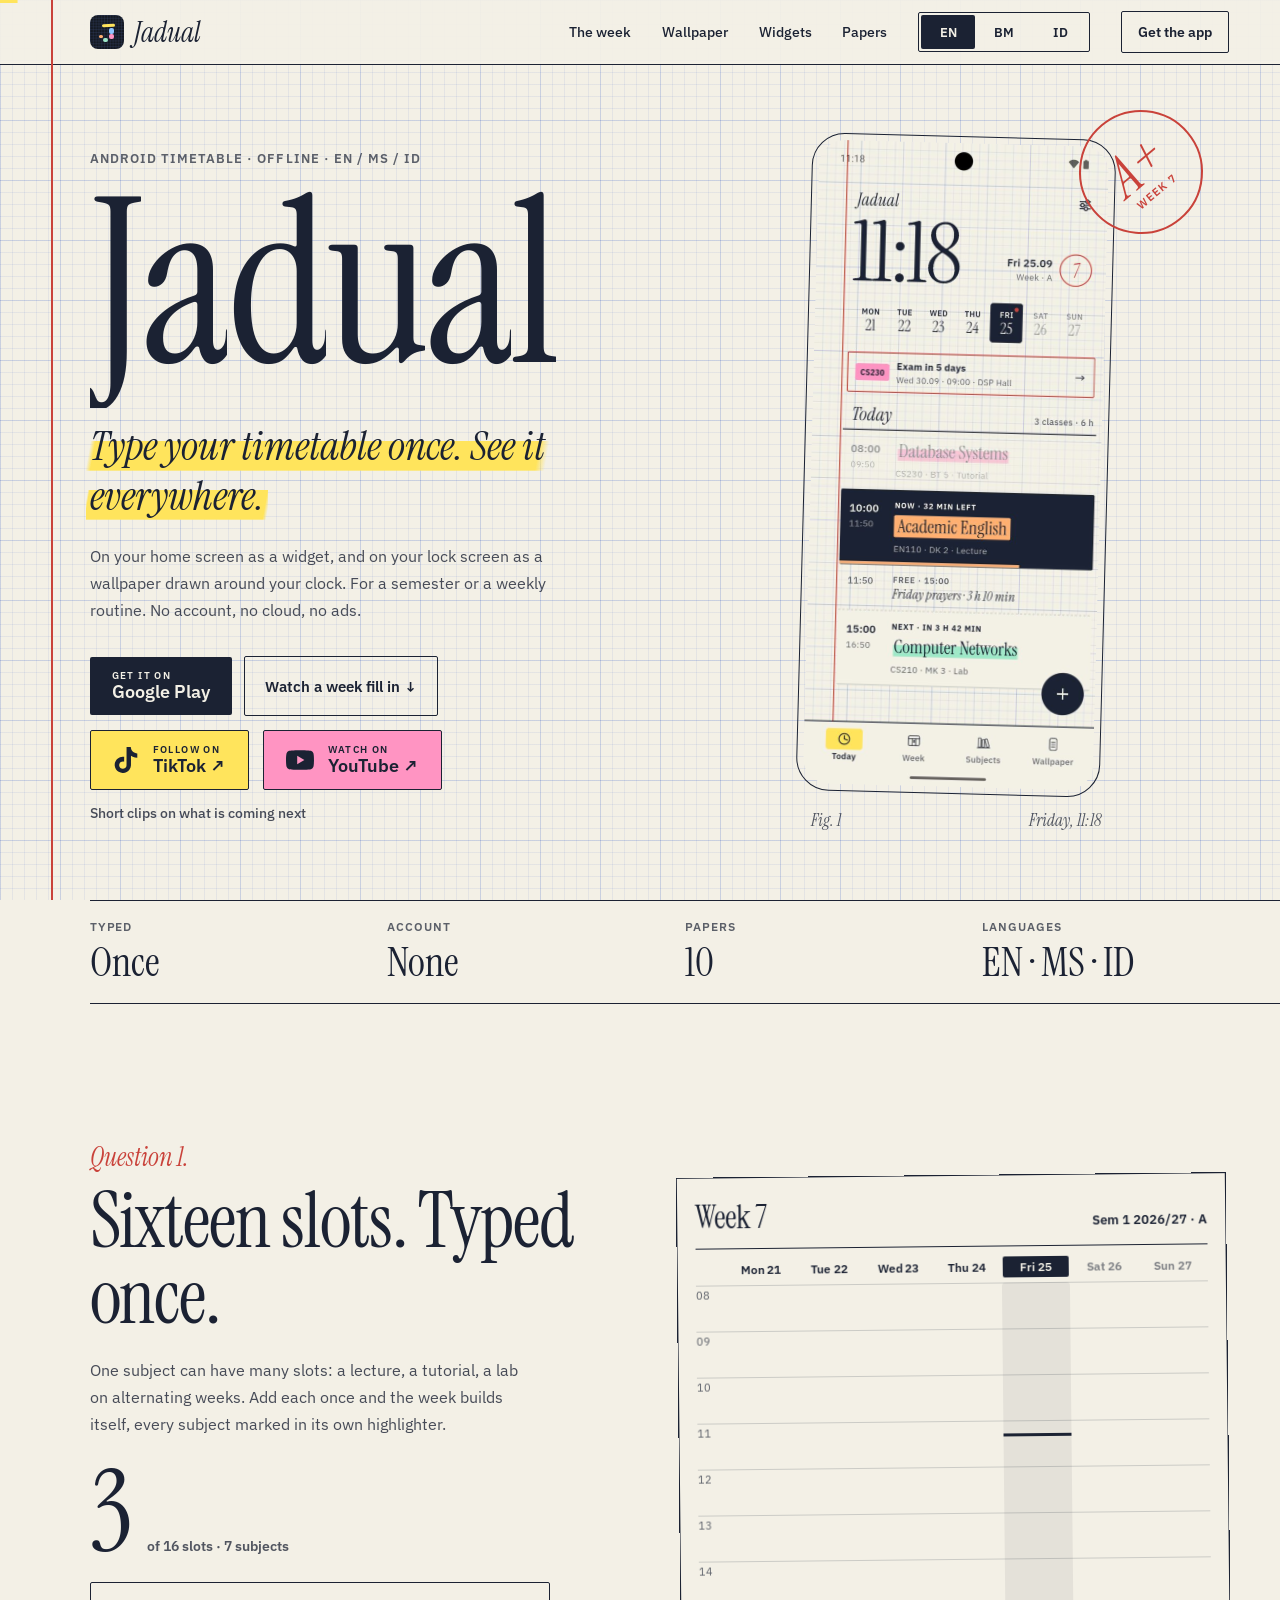
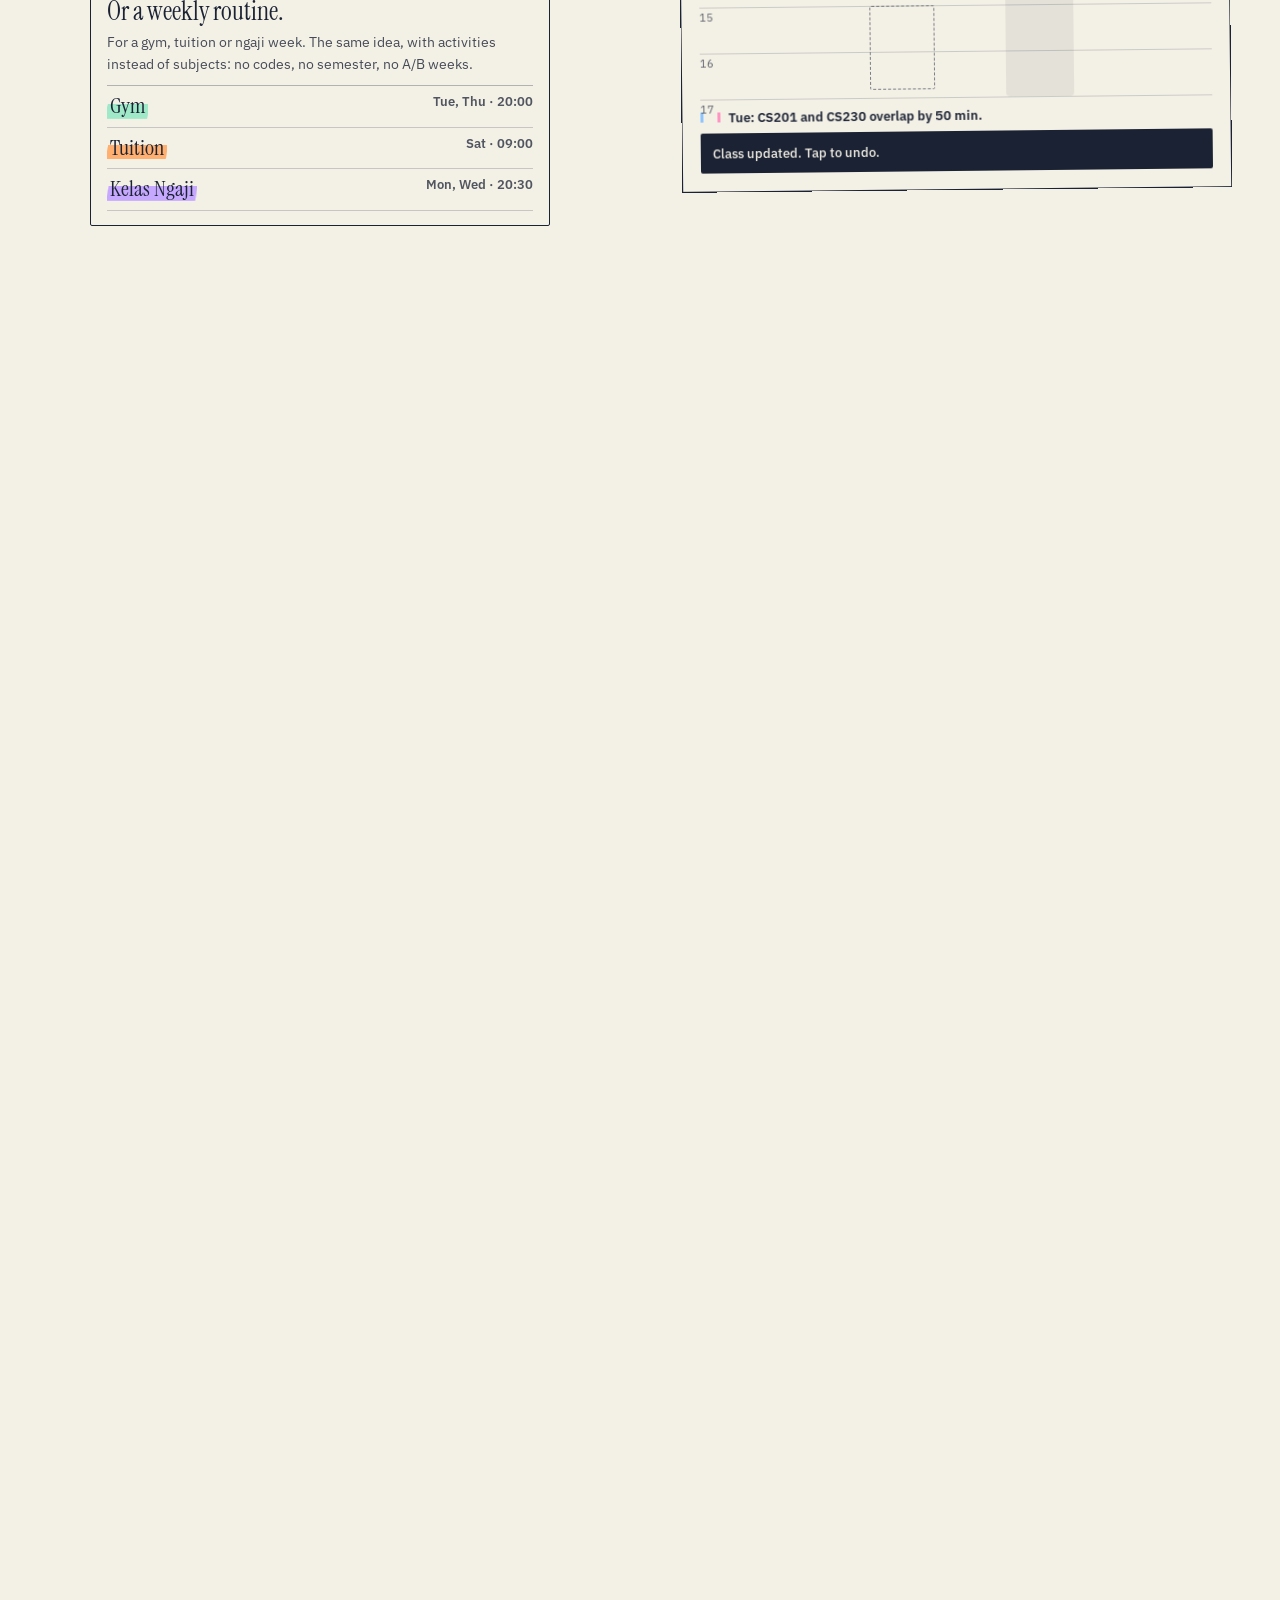
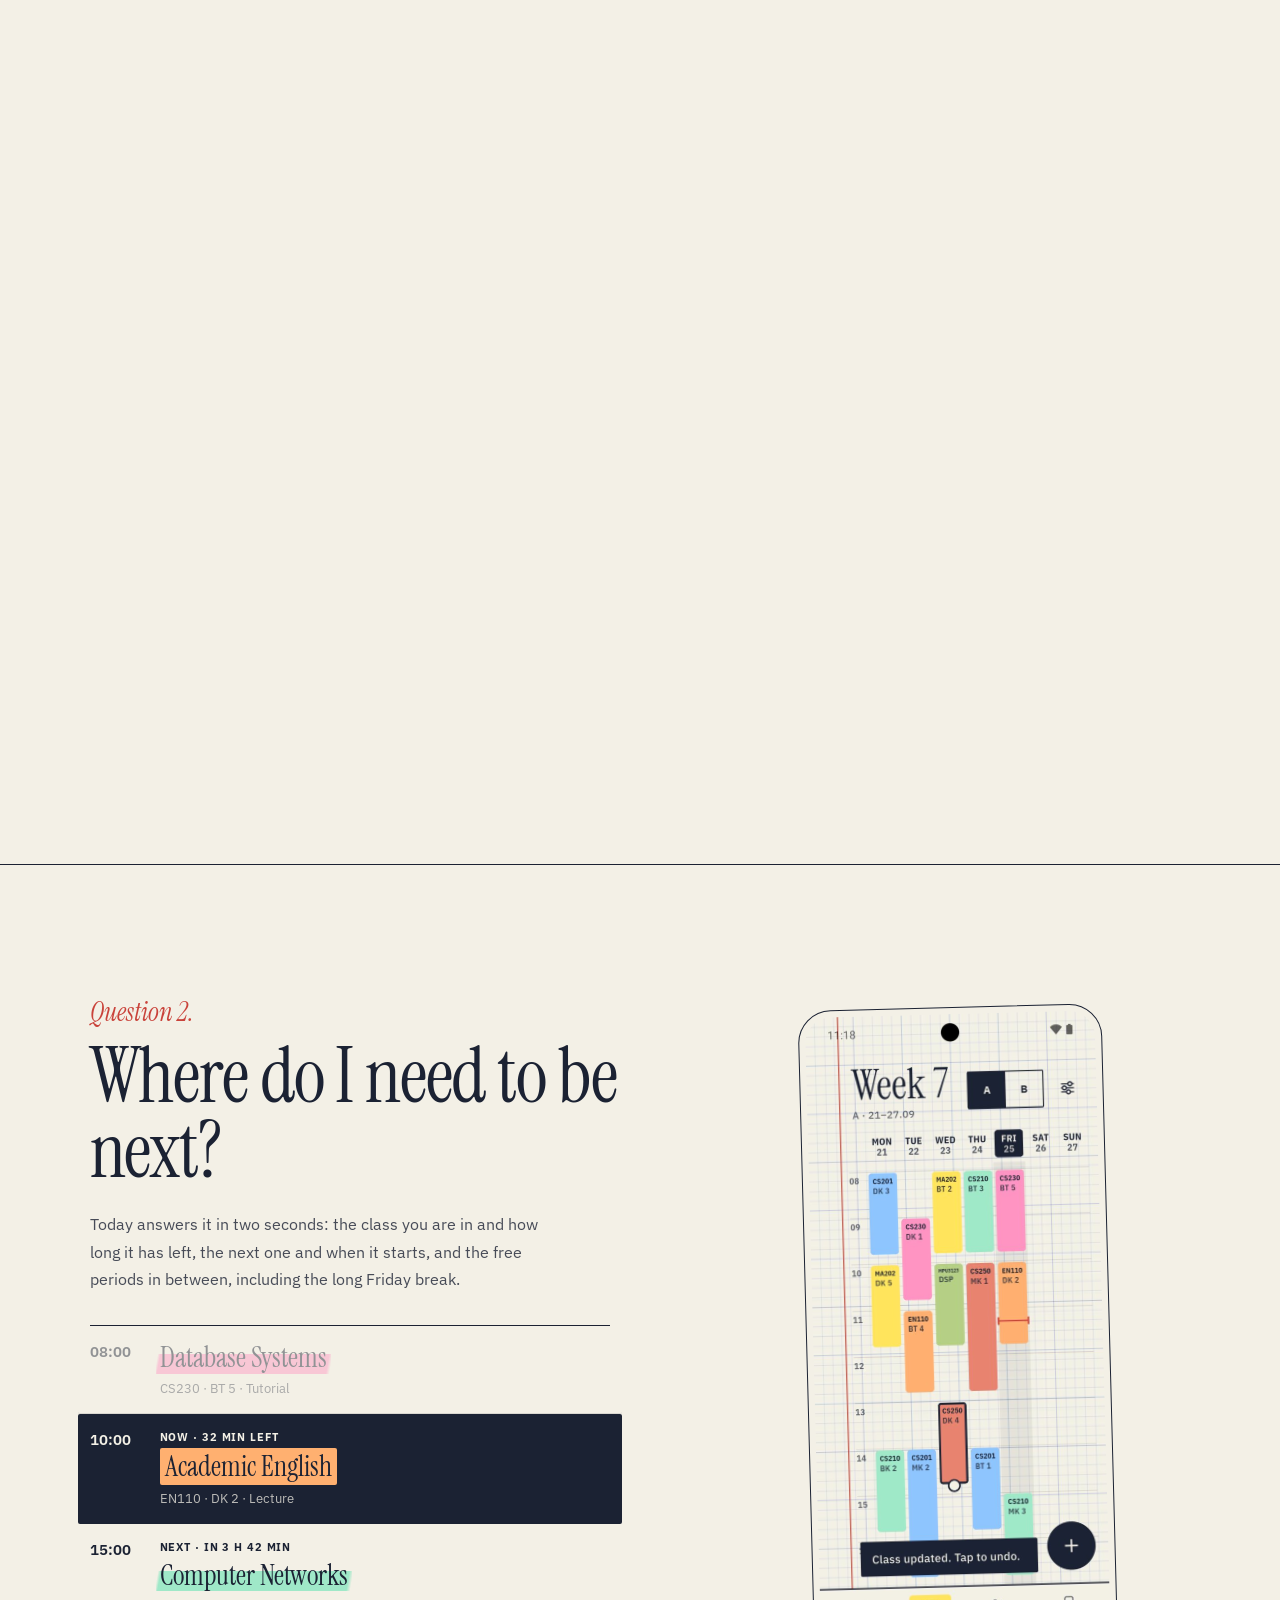
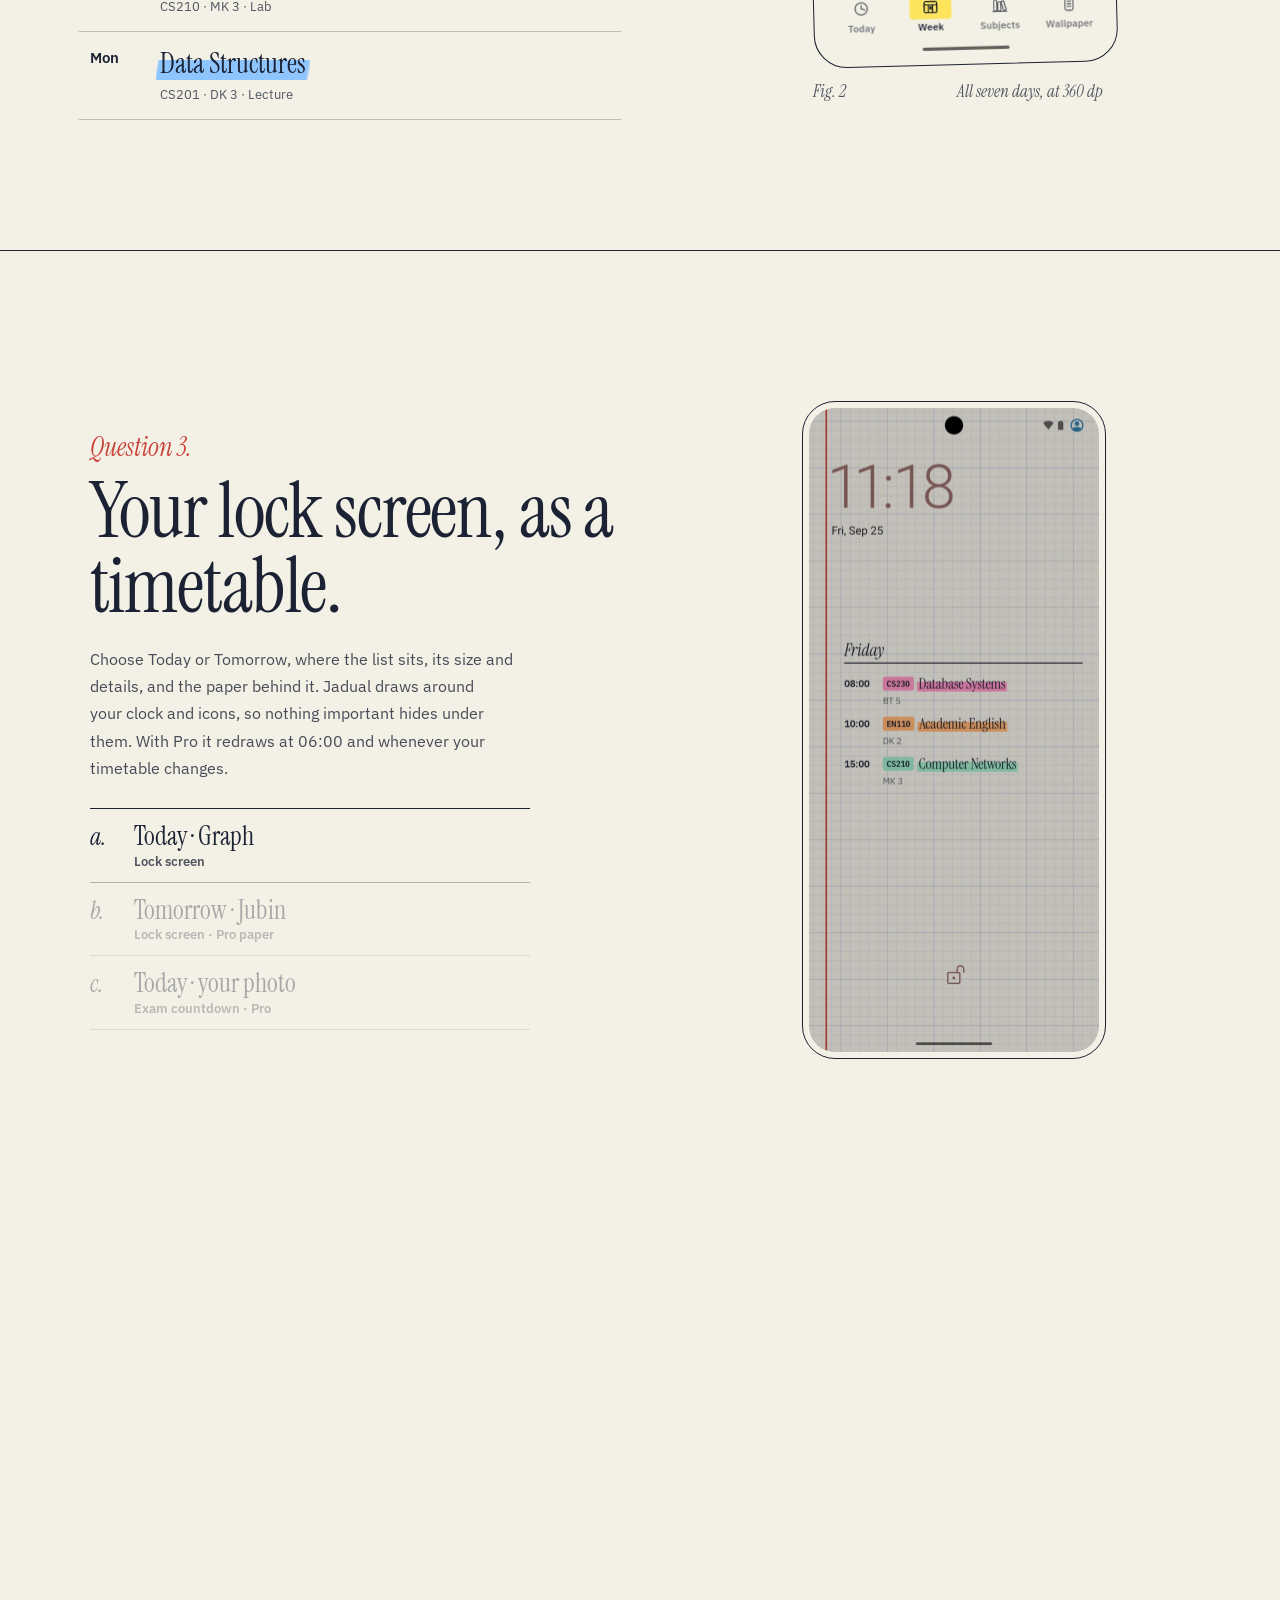
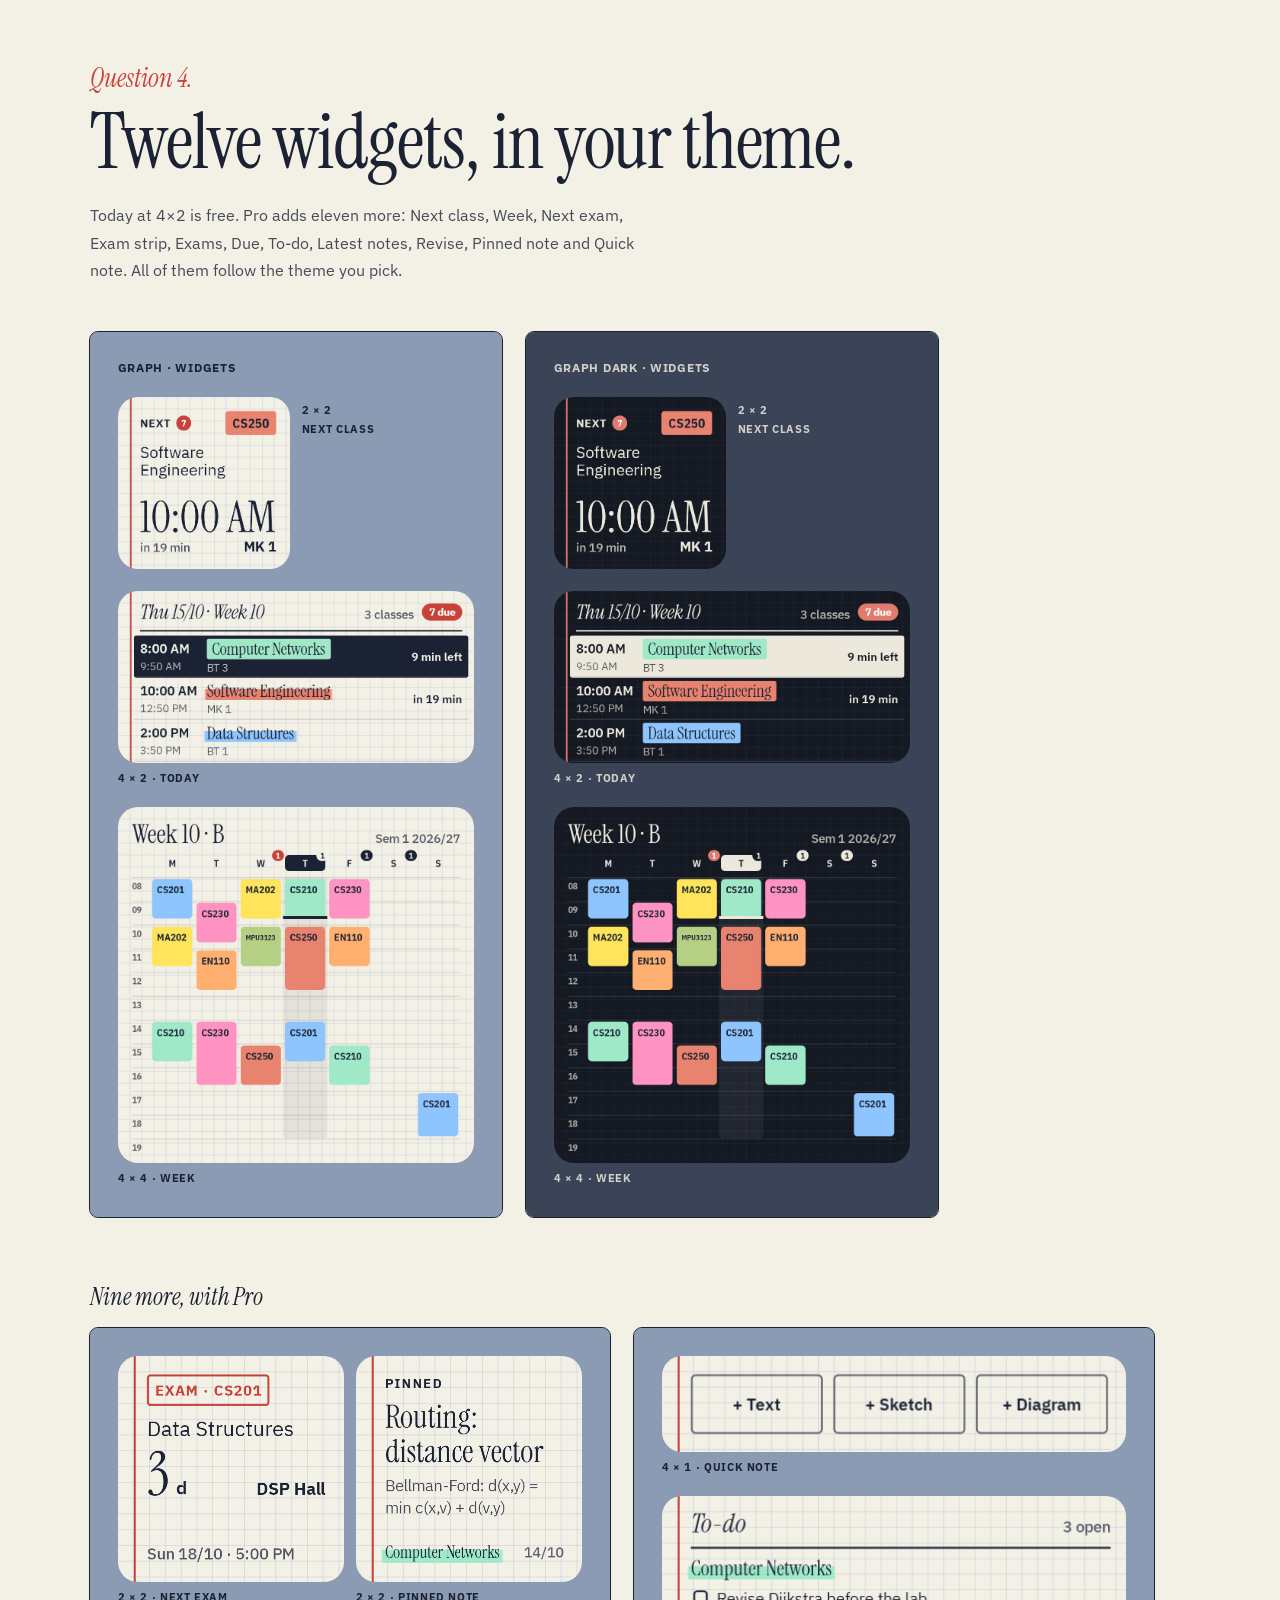
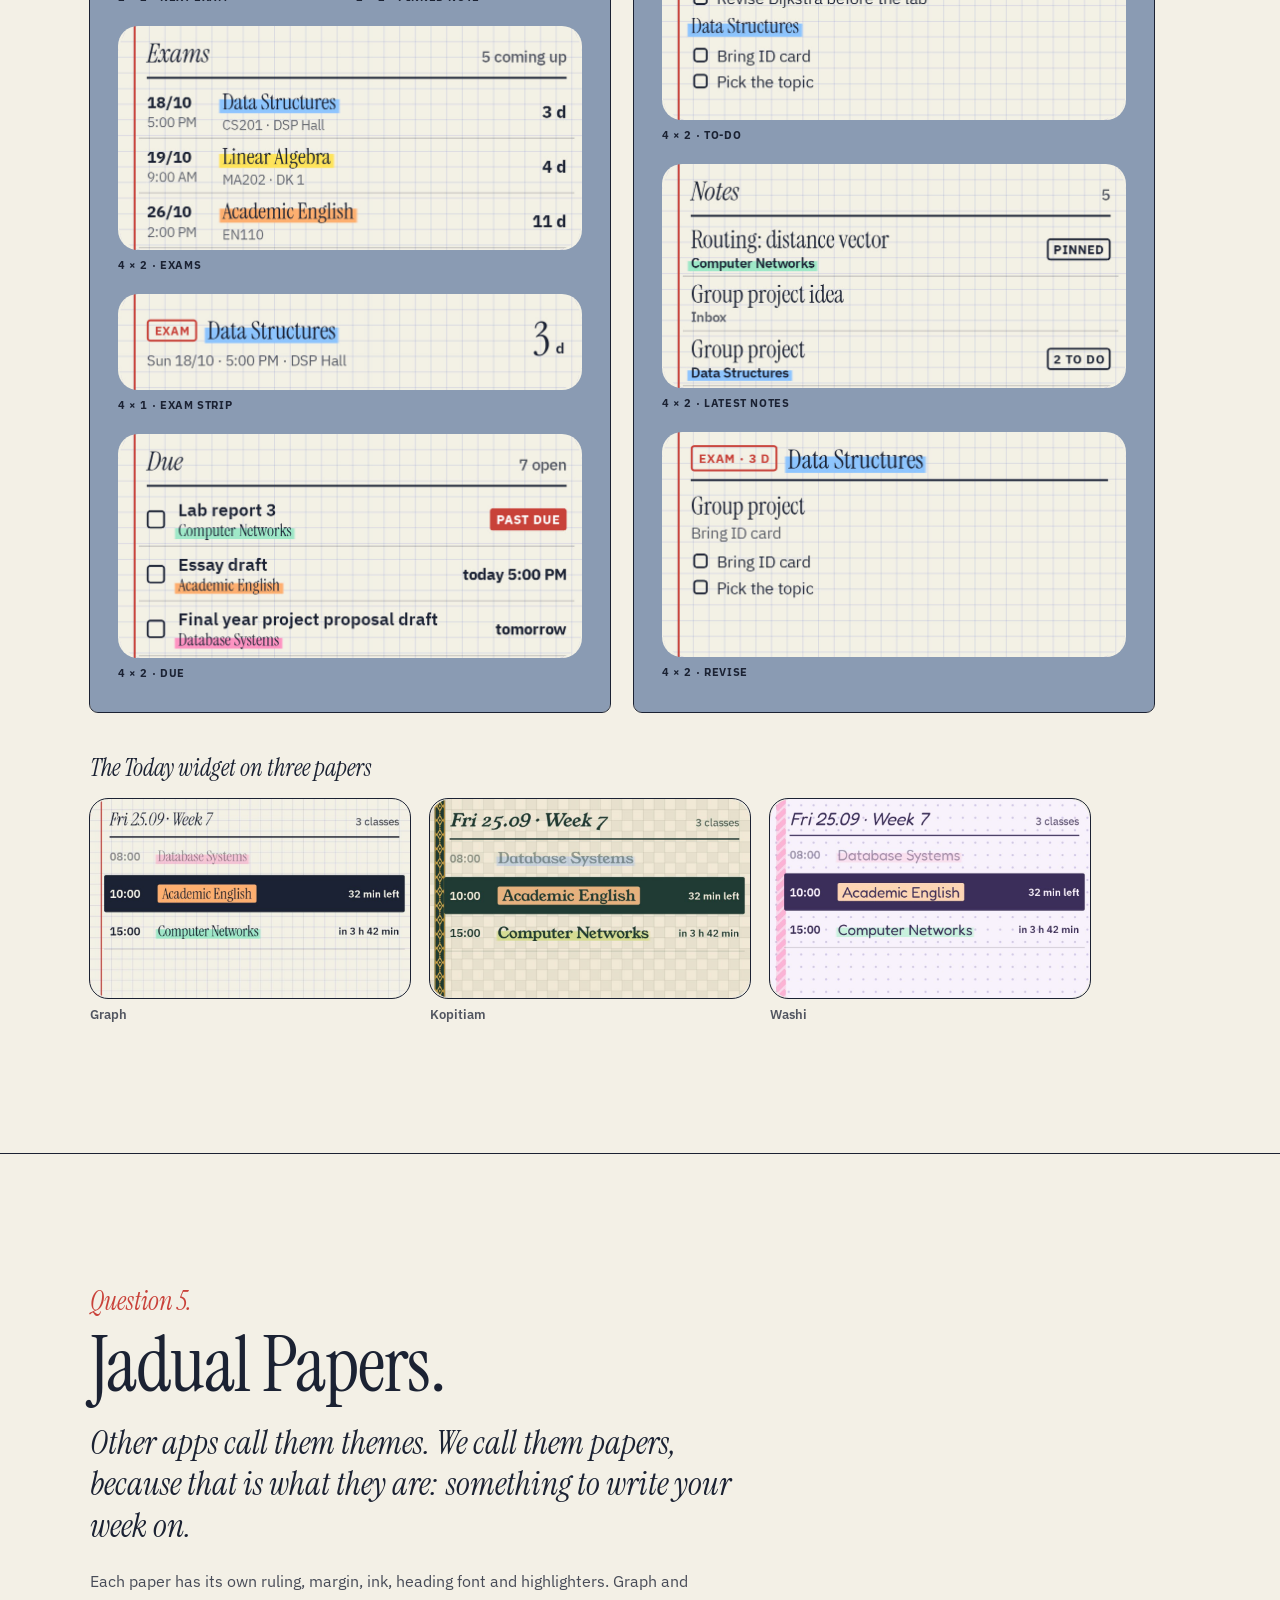
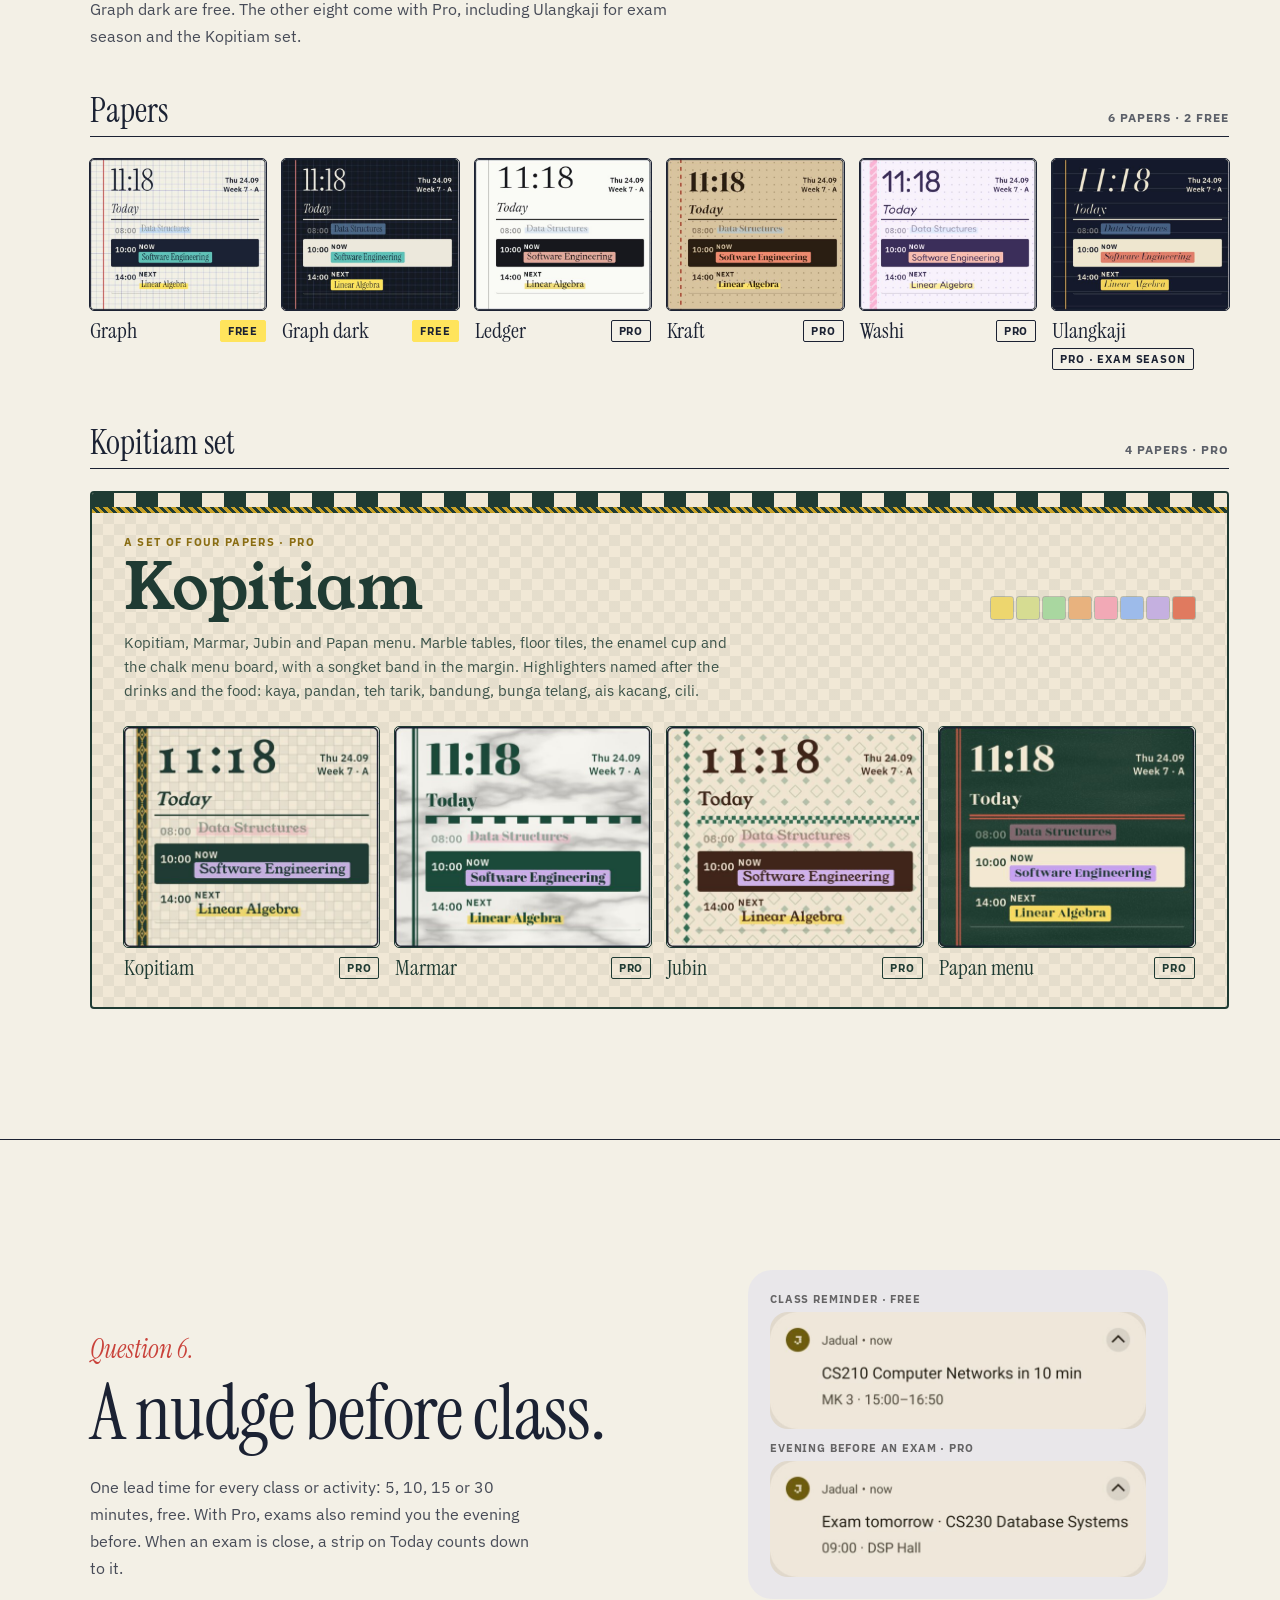
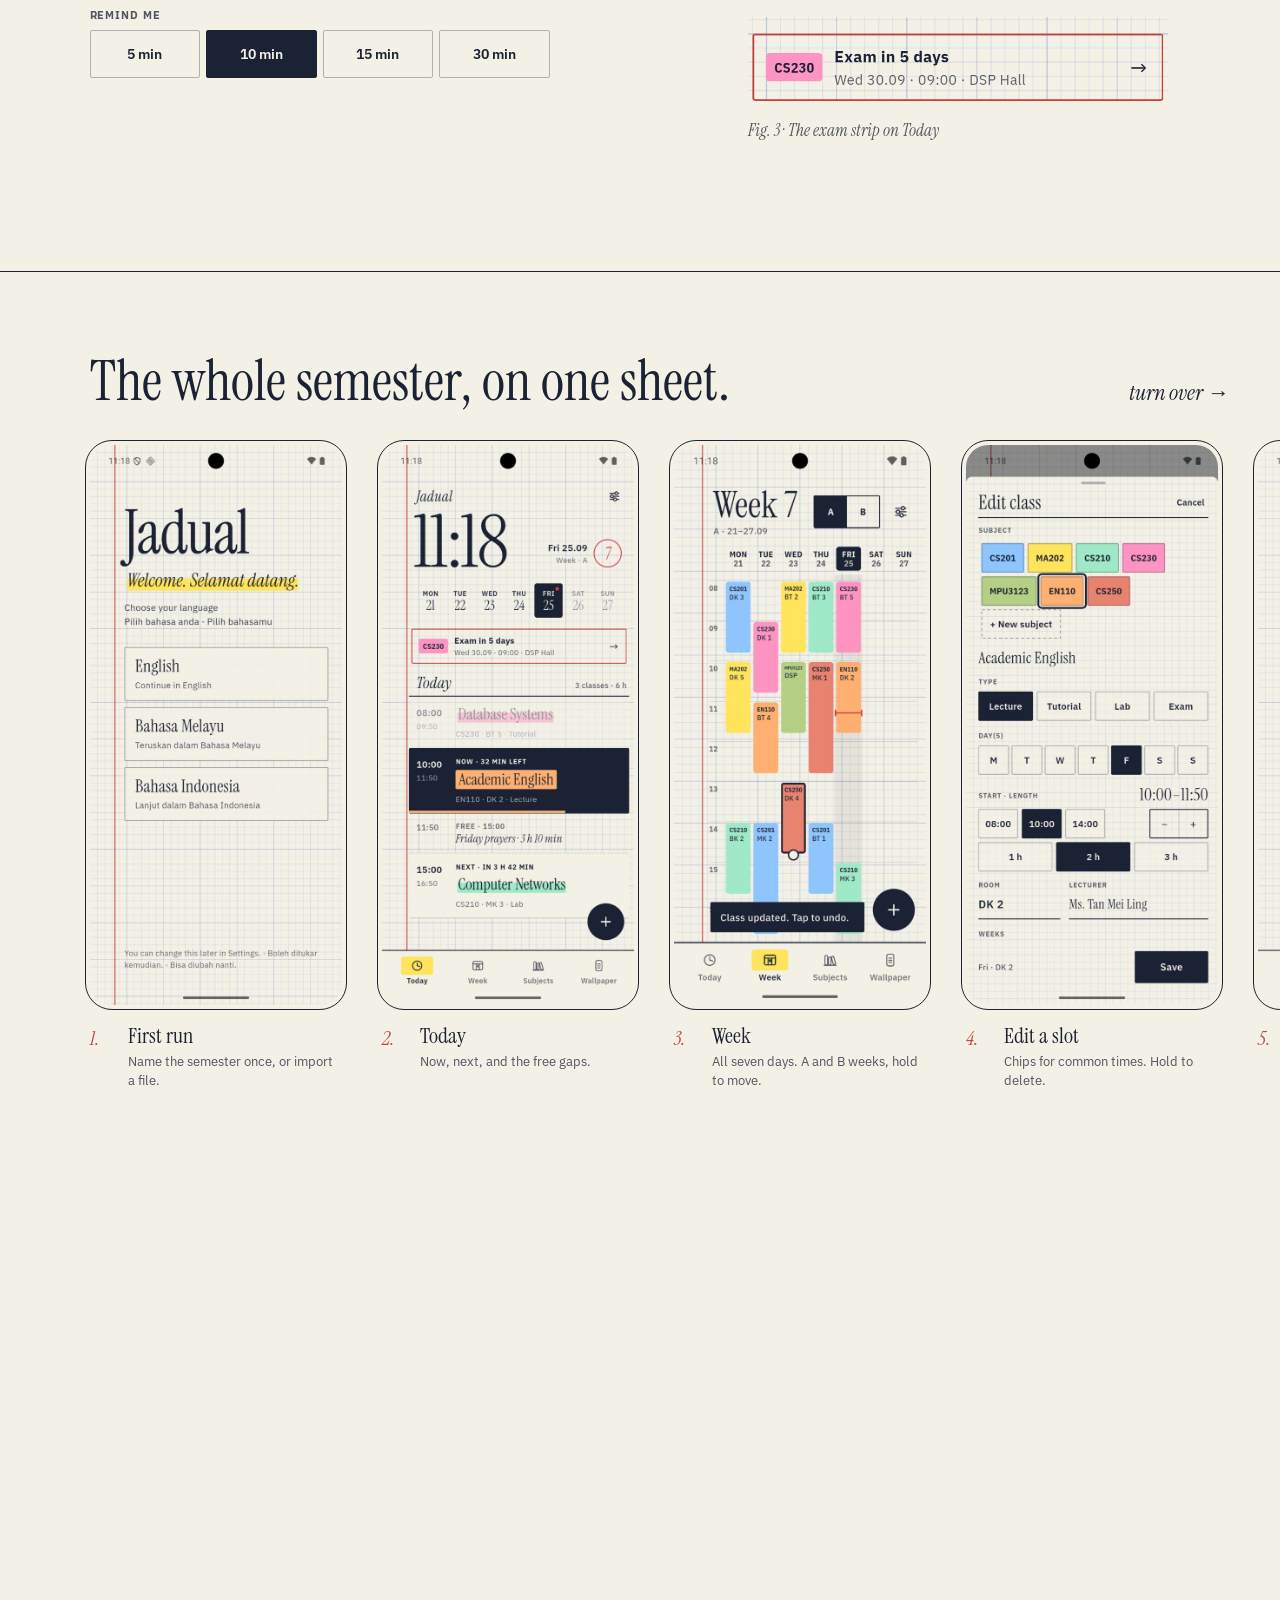
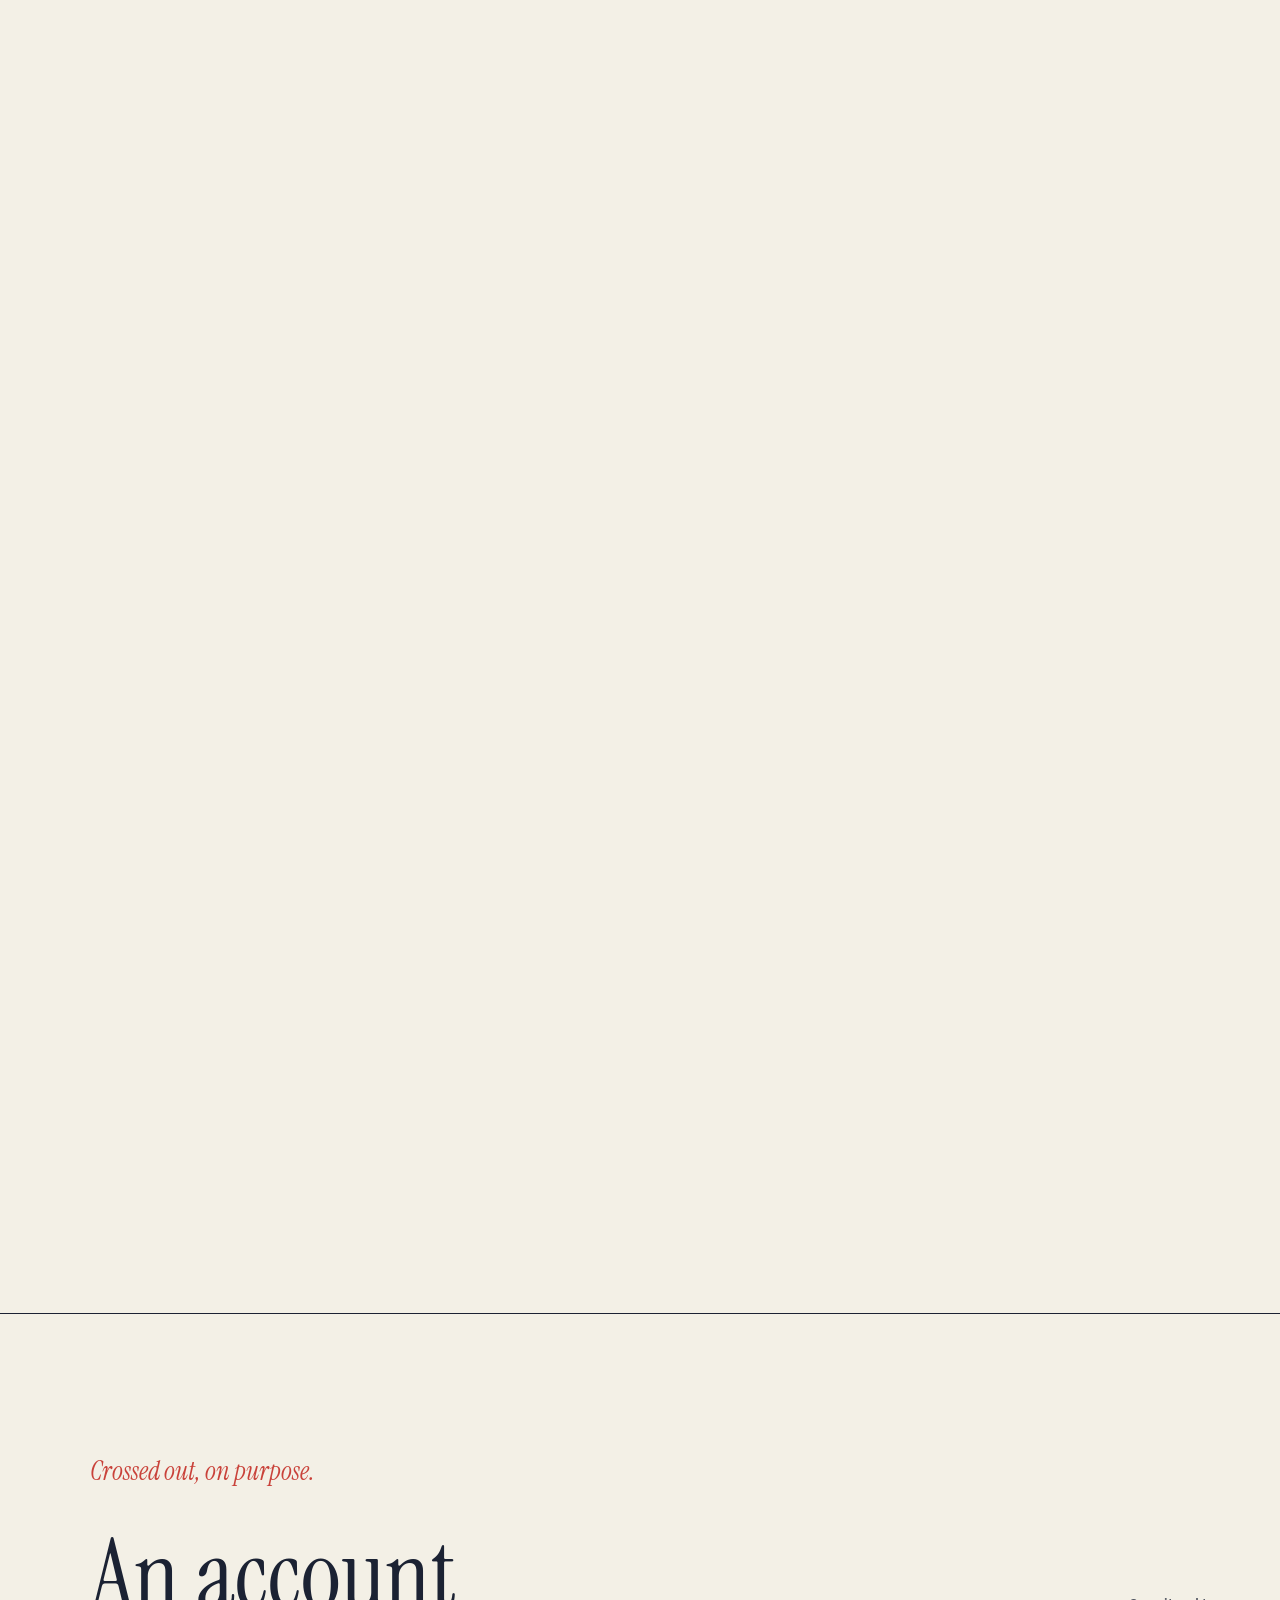
==== commit 0e115ec7: "Meta: weekly timetable wording in title, description and og tags (en, ms, id) Co-Authored-By: Claude" ====
--- a/index.html
+++ b/index.html
@@ -3,10 +3,10 @@
 <head>
 <meta charset="utf-8">
 <meta name="viewport" content="width=device-width, initial-scale=1">
-<title>Jadual: your class timetable, on your home and lock screen</title>
-<meta name="description" content="Jadual is an Android class timetable for students. Type your timetable once and see it as widgets and as a lock screen wallpaper. Offline, no account, no ads. English, Malay, Indonesian.">
-<meta property="og:title" content="Jadual: your class timetable, on your home and lock screen">
-<meta property="og:description" content="Jadual is an Android class timetable for students. Type your timetable once and see it as widgets and as a lock screen wallpaper. Offline, no account, no ads. English, Malay, Indonesian.">
+<title>Jadual: your weekly timetable, on your home and lock screen</title>
+<meta name="description" content="Jadual is a weekly timetable app for Android, made for classes and work. Type your timetable once and see it as widgets and as a lock screen wallpaper. Offline, no account, no ads. English, Malay, Indonesian.">
+<meta property="og:title" content="Jadual: your weekly timetable, on your home and lock screen">
+<meta property="og:description" content="Jadual is a weekly timetable app for Android, made for classes and work. Type your timetable once and see it as widgets and as a lock screen wallpaper. Offline, no account, no ads. English, Malay, Indonesian.">
 <meta property="og:image" content="https://haziqlucii.github.io/jadual-site/assets/screens/en/today.jpg">
 <meta property="og:url" content="https://haziqlucii.github.io/jadual-site/">
 <meta name="theme-color" content="#f3f0e6">
@@ -14,7 +14,7 @@
 <link rel="alternate" hreflang="en" href="https://haziqlucii.github.io/jadual-site/"><link rel="alternate" hreflang="ms" href="https://haziqlucii.github.io/jadual-site/ms/"><link rel="alternate" hreflang="id" href="https://haziqlucii.github.io/jadual-site/id/"><link rel="alternate" hreflang="x-default" href="https://haziqlucii.github.io/jadual-site/">
 <meta name="google-site-verification" content="Je-JRoly5-mxxPhhxuiyMRoeS2g72jVKwHnauIz7ApQ">
 <meta name="p:domain_verify" content="6730f4c13644ce83cb220308f3a30dee">
-<script type="application/ld+json">{"@context":"https://schema.org","@type":"MobileApplication","name":"Jadual","operatingSystem":"Android 10 or newer","applicationCategory":"EducationalApplication","inLanguage":["en","ms","id"],"url":"https://haziqlucii.github.io/jadual-site/","description":"Jadual is an Android class timetable for students. Type your timetable once and see it as widgets and as a lock screen wallpaper. Offline, no account, no ads. English, Malay, Indonesian.","installUrl":"https://play.google.com/store/apps/details?id=io.github.haziqlucii.jadual","offers":{"@type":"Offer","price":"0","priceCurrency":"USD"}}</script>
+<script type="application/ld+json">{"@context":"https://schema.org","@type":"MobileApplication","name":"Jadual","operatingSystem":"Android 10 or newer","applicationCategory":"EducationalApplication","inLanguage":["en","ms","id"],"url":"https://haziqlucii.github.io/jadual-site/","description":"Jadual is a weekly timetable app for Android, made for classes and work. Type your timetable once and see it as widgets and as a lock screen wallpaper. Offline, no account, no ads. English, Malay, Indonesian.","installUrl":"https://play.google.com/store/apps/details?id=io.github.haziqlucii.jadual","offers":{"@type":"Offer","price":"0","priceCurrency":"USD"}}</script>
 <link rel="icon" href="assets/favicon.png">
 <link rel="preconnect" href="https://fonts.googleapis.com">
 <link rel="preconnect" href="https://fonts.gstatic.com" crossorigin>
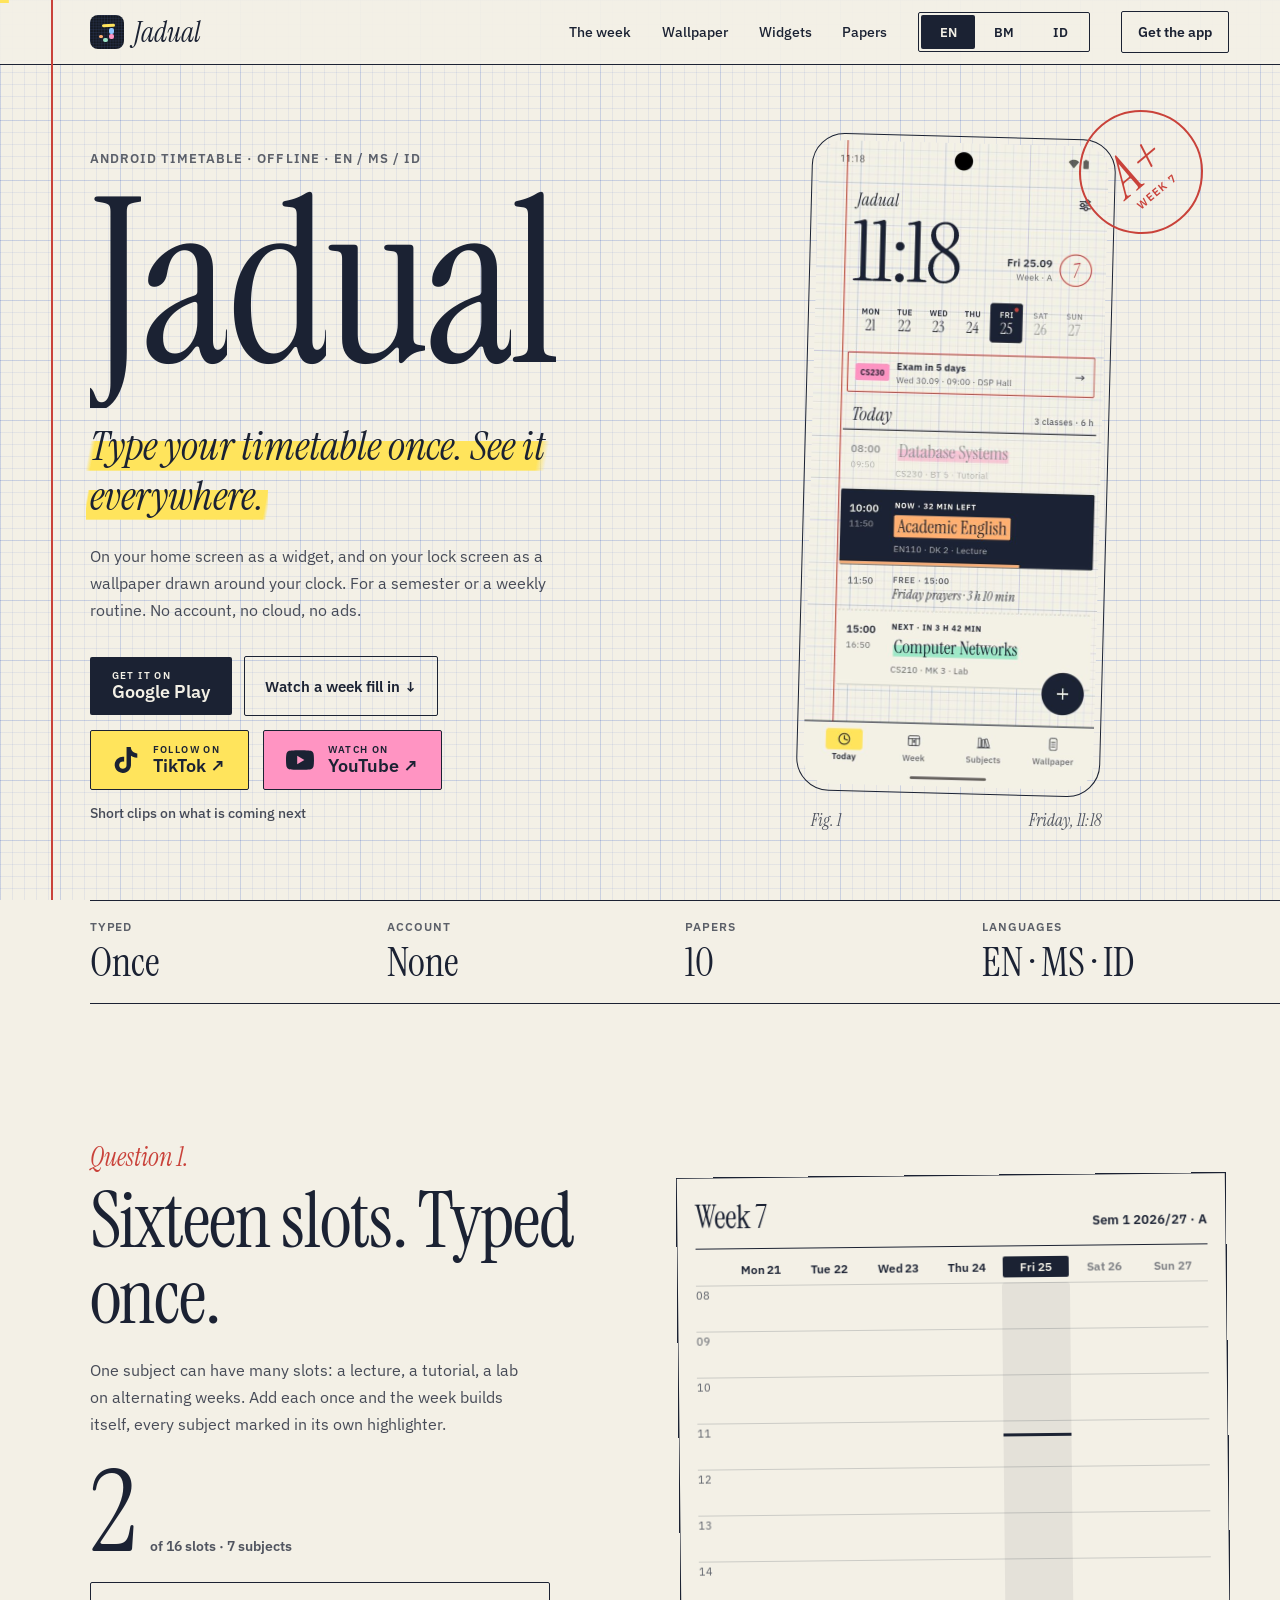
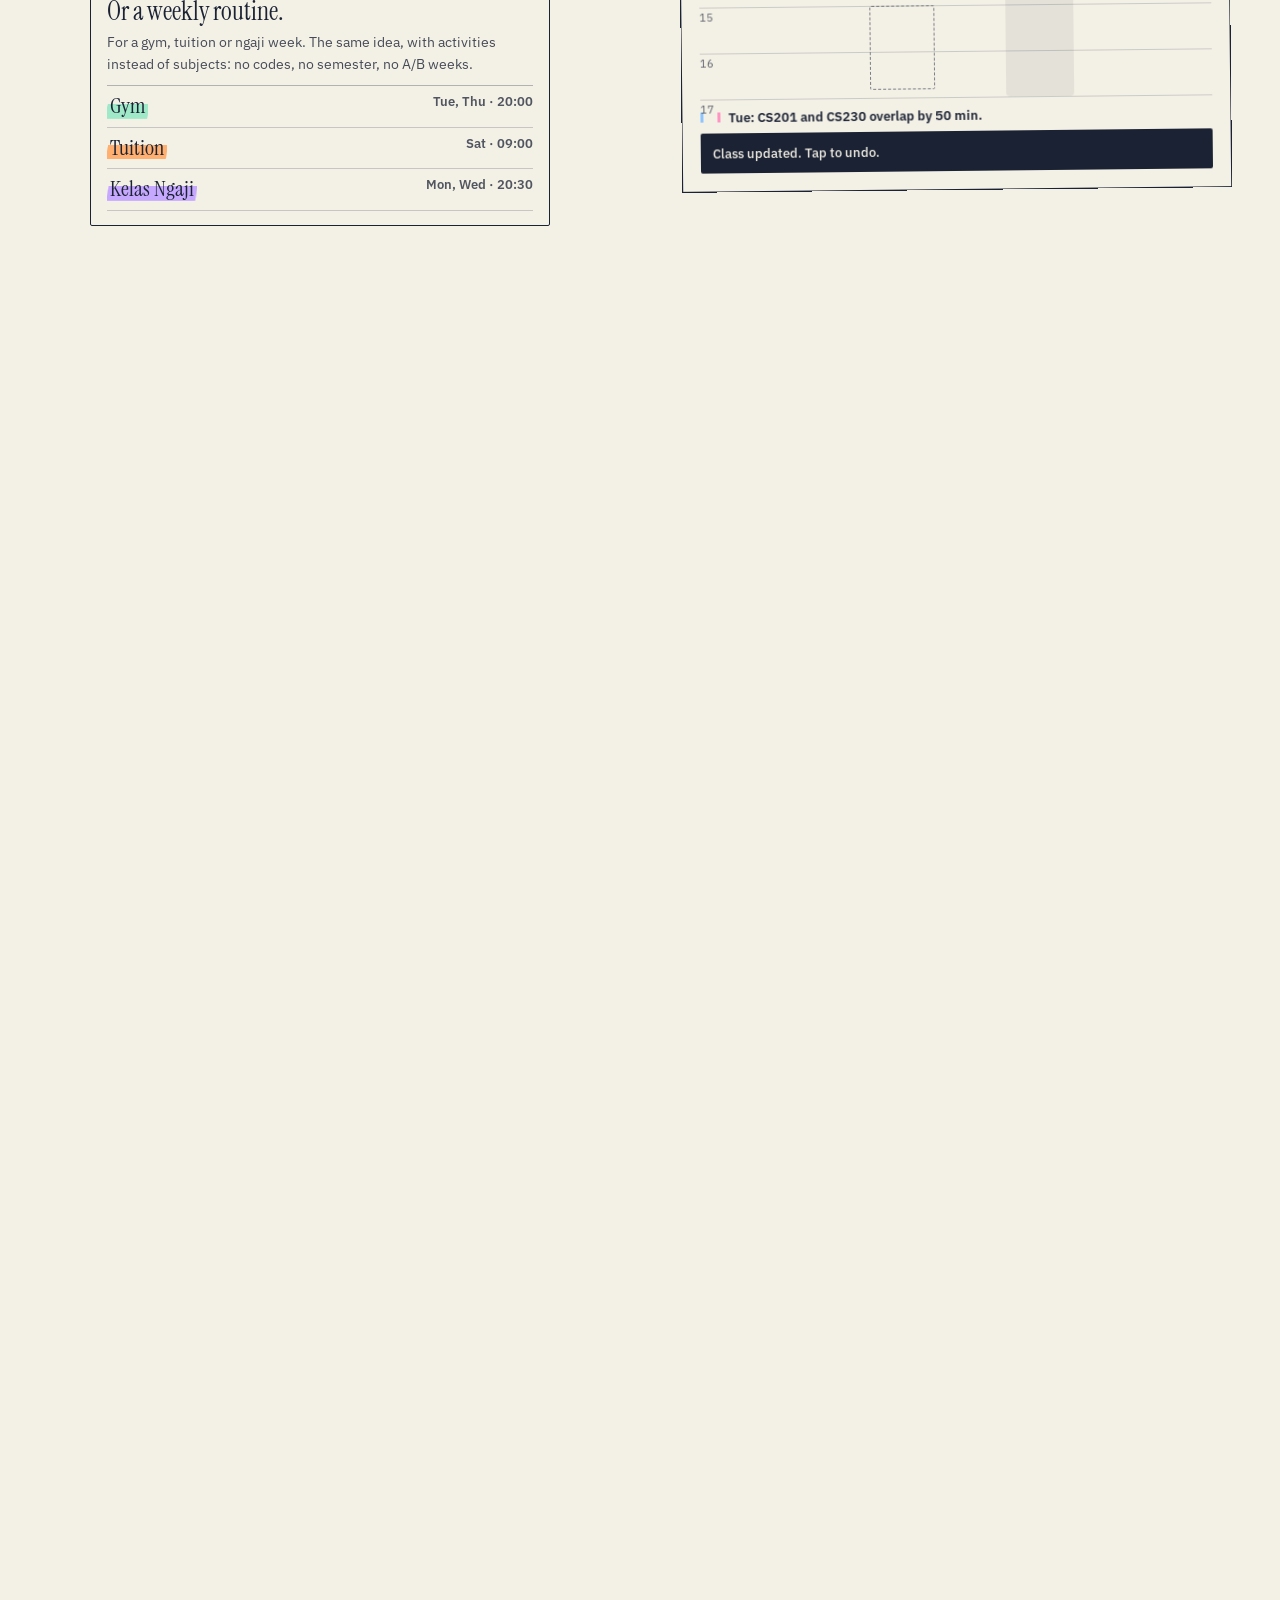
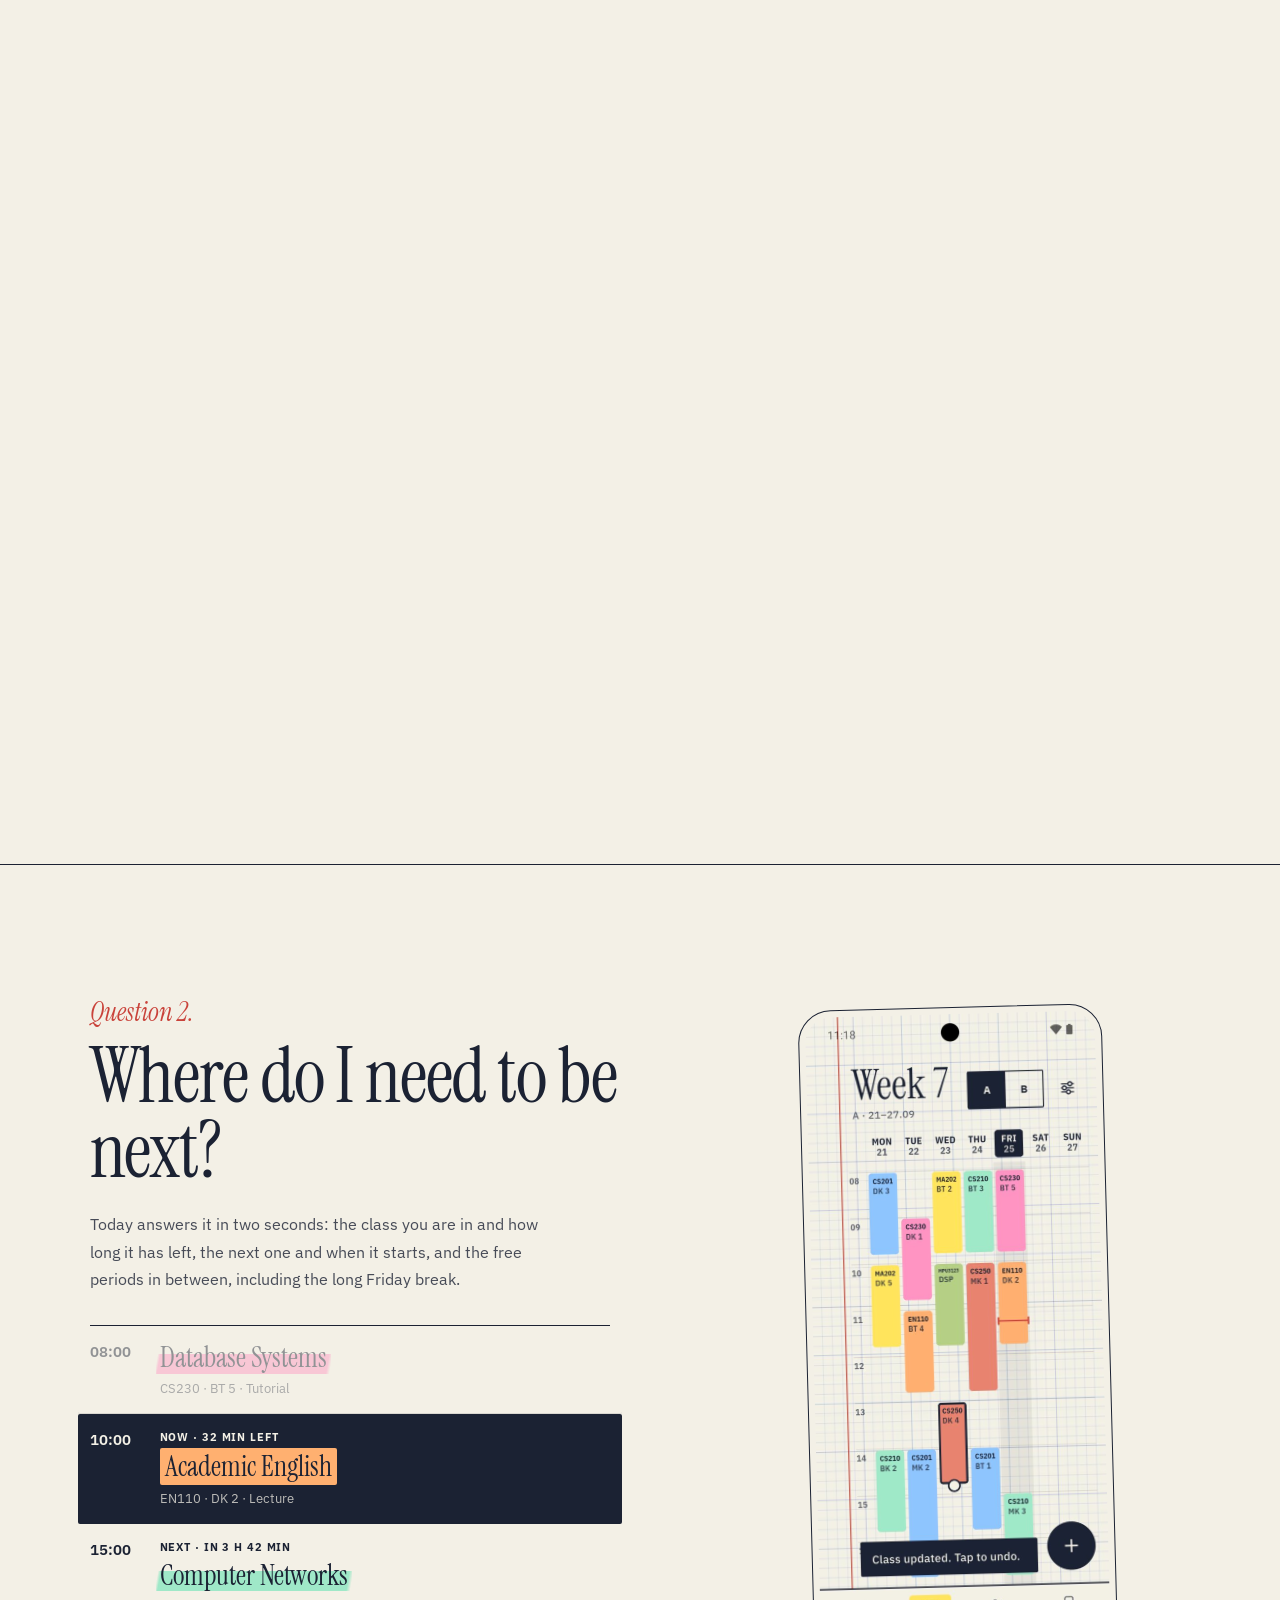
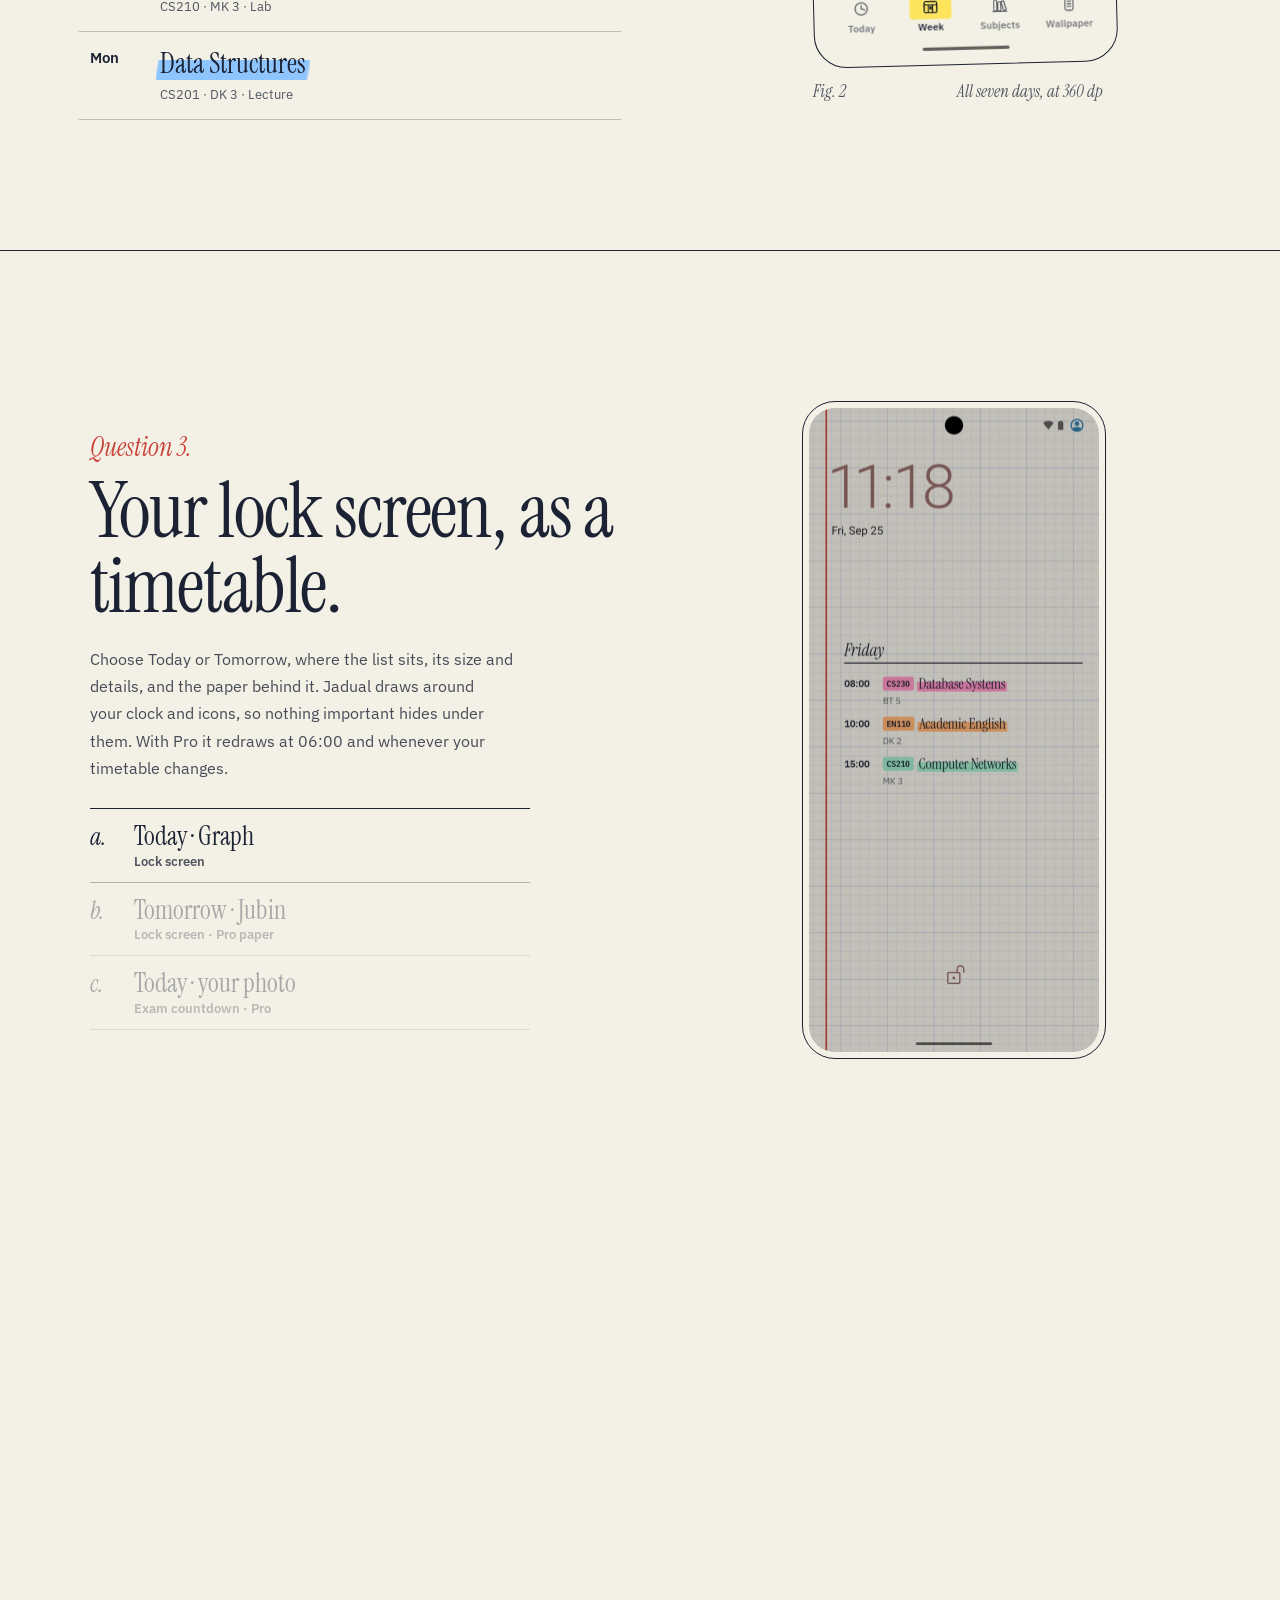
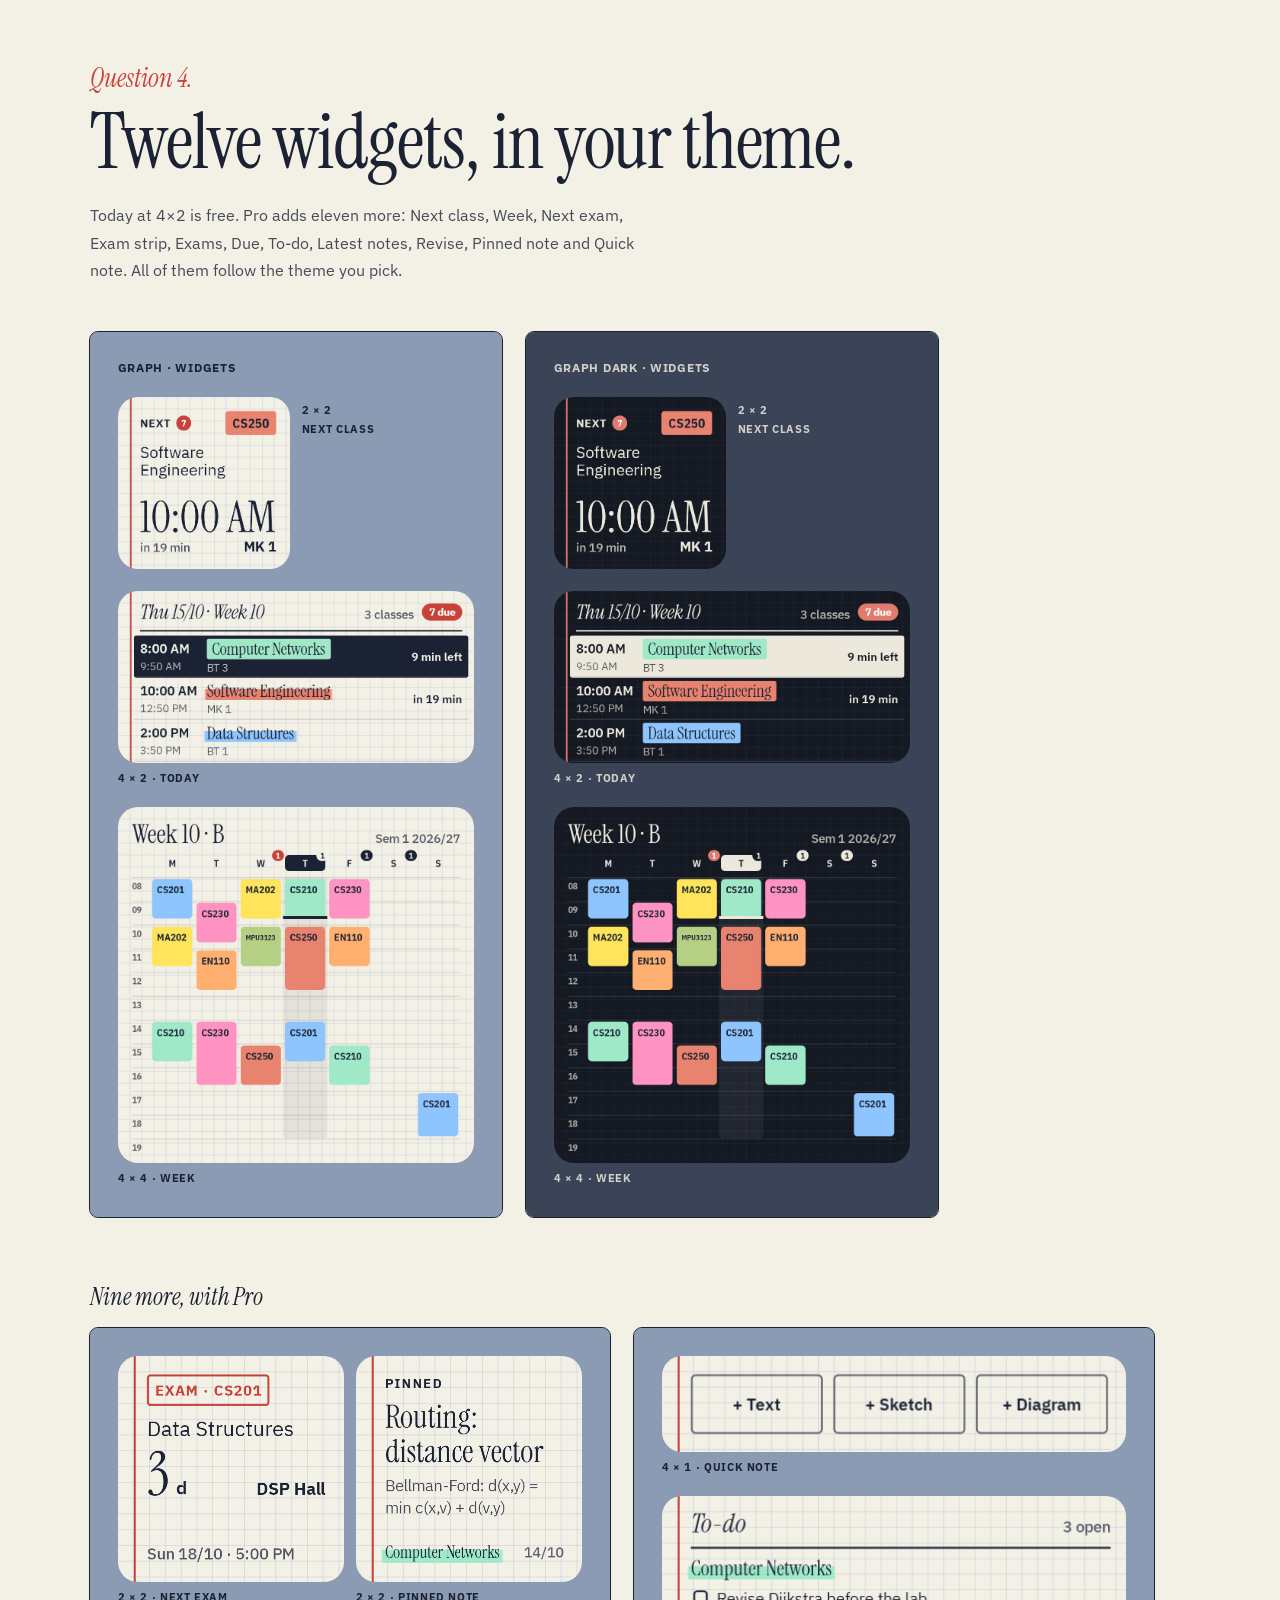
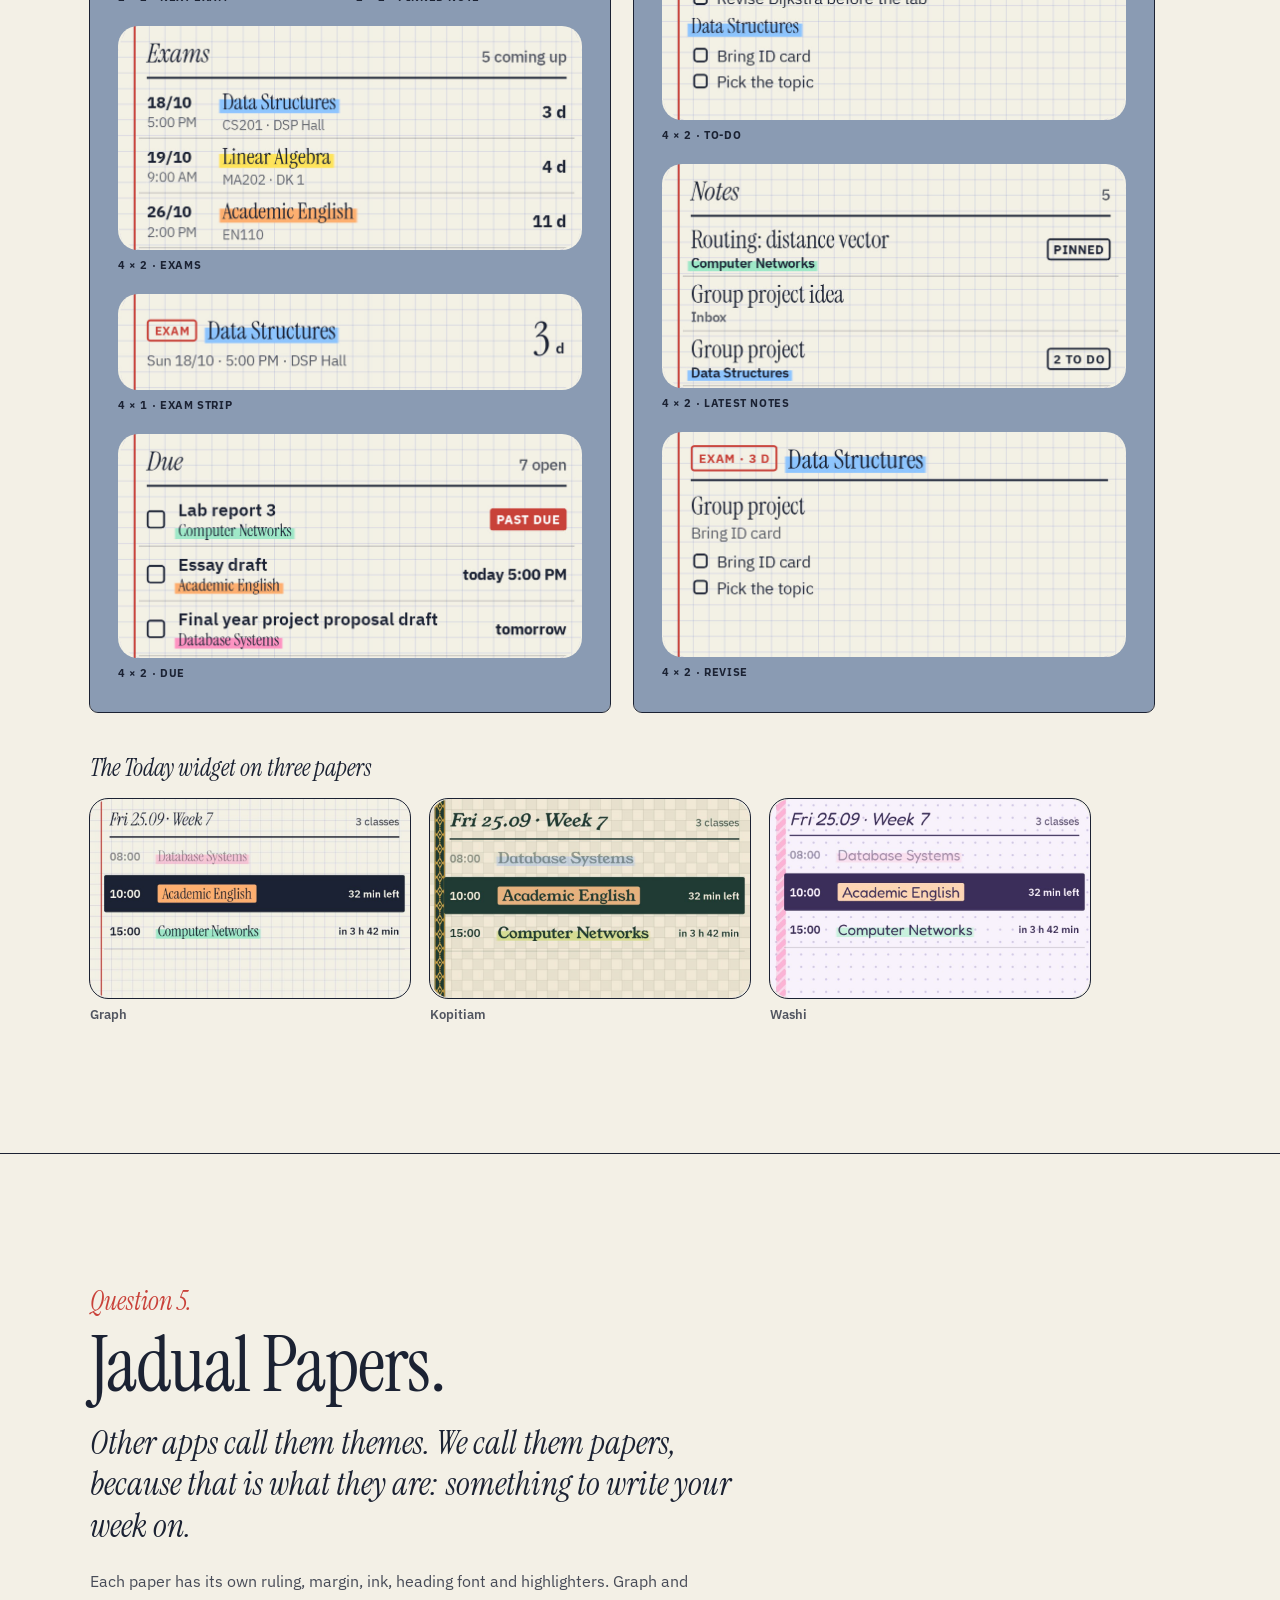
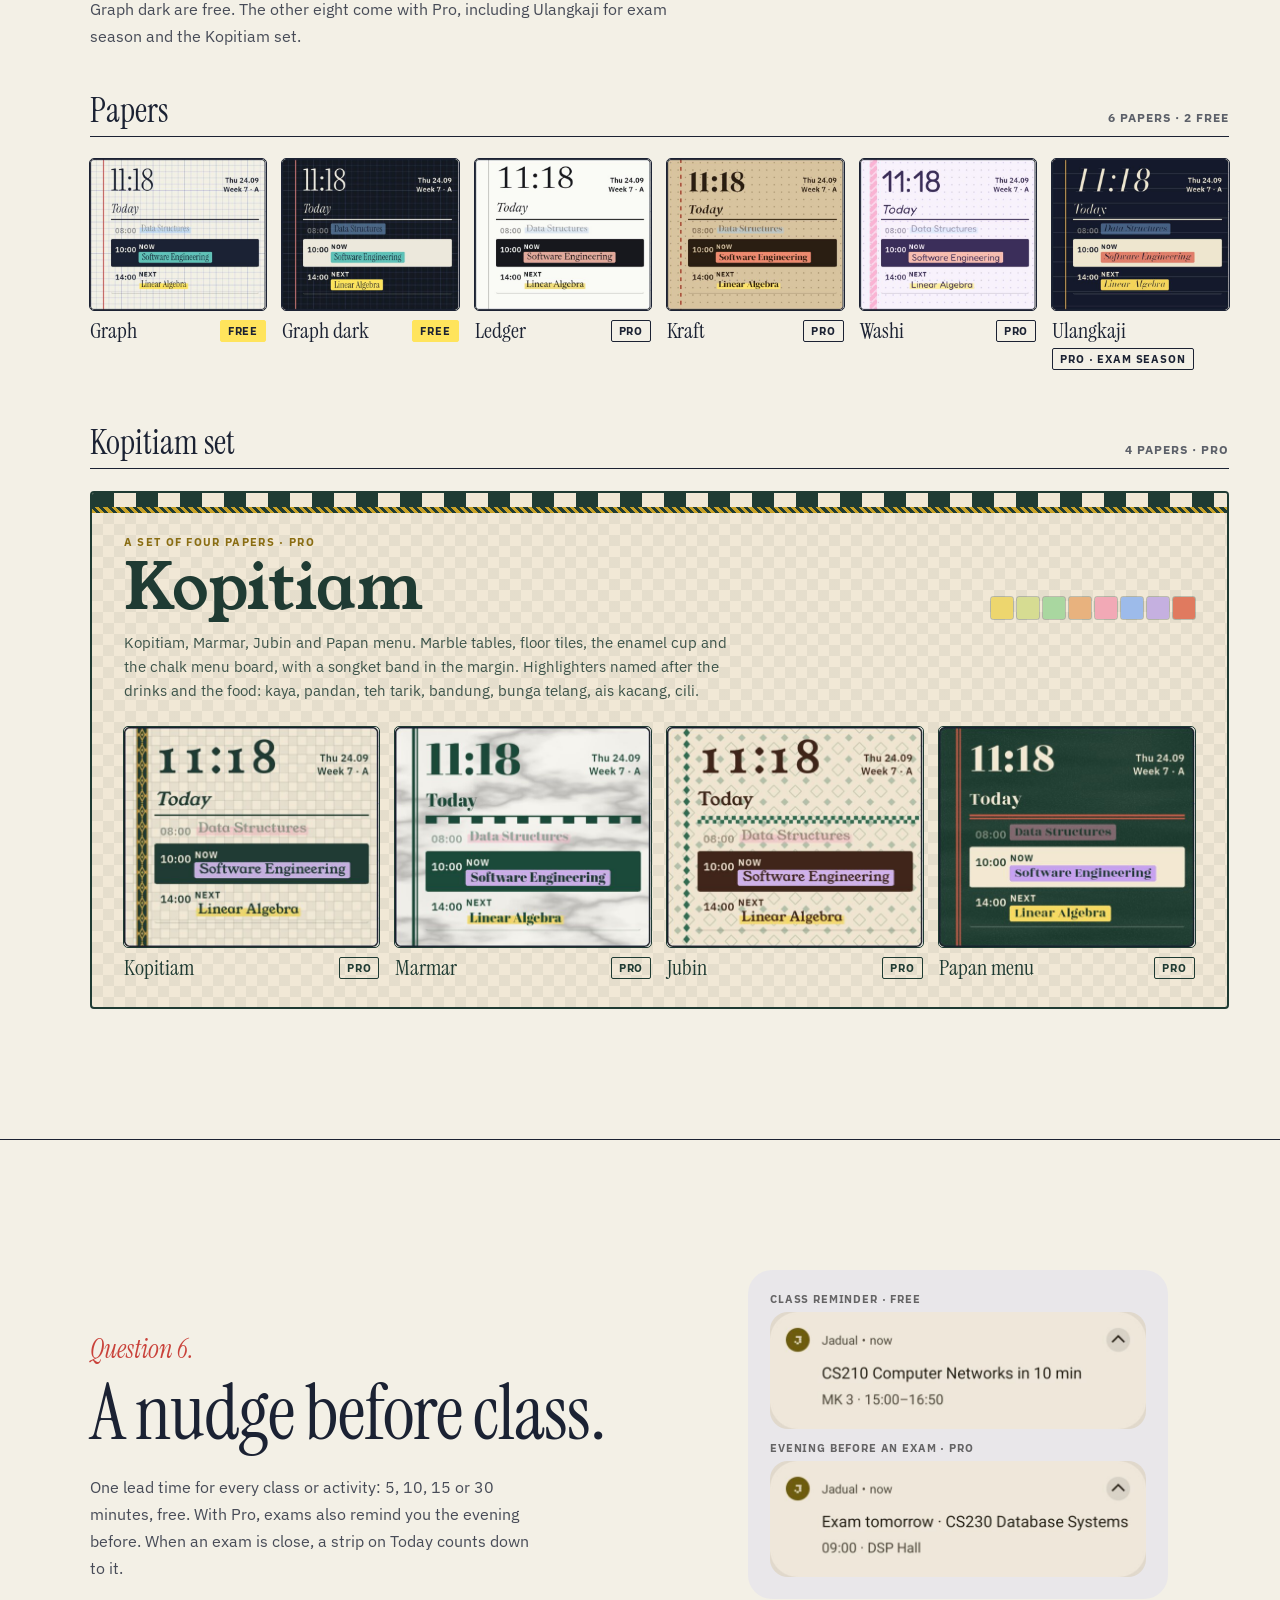
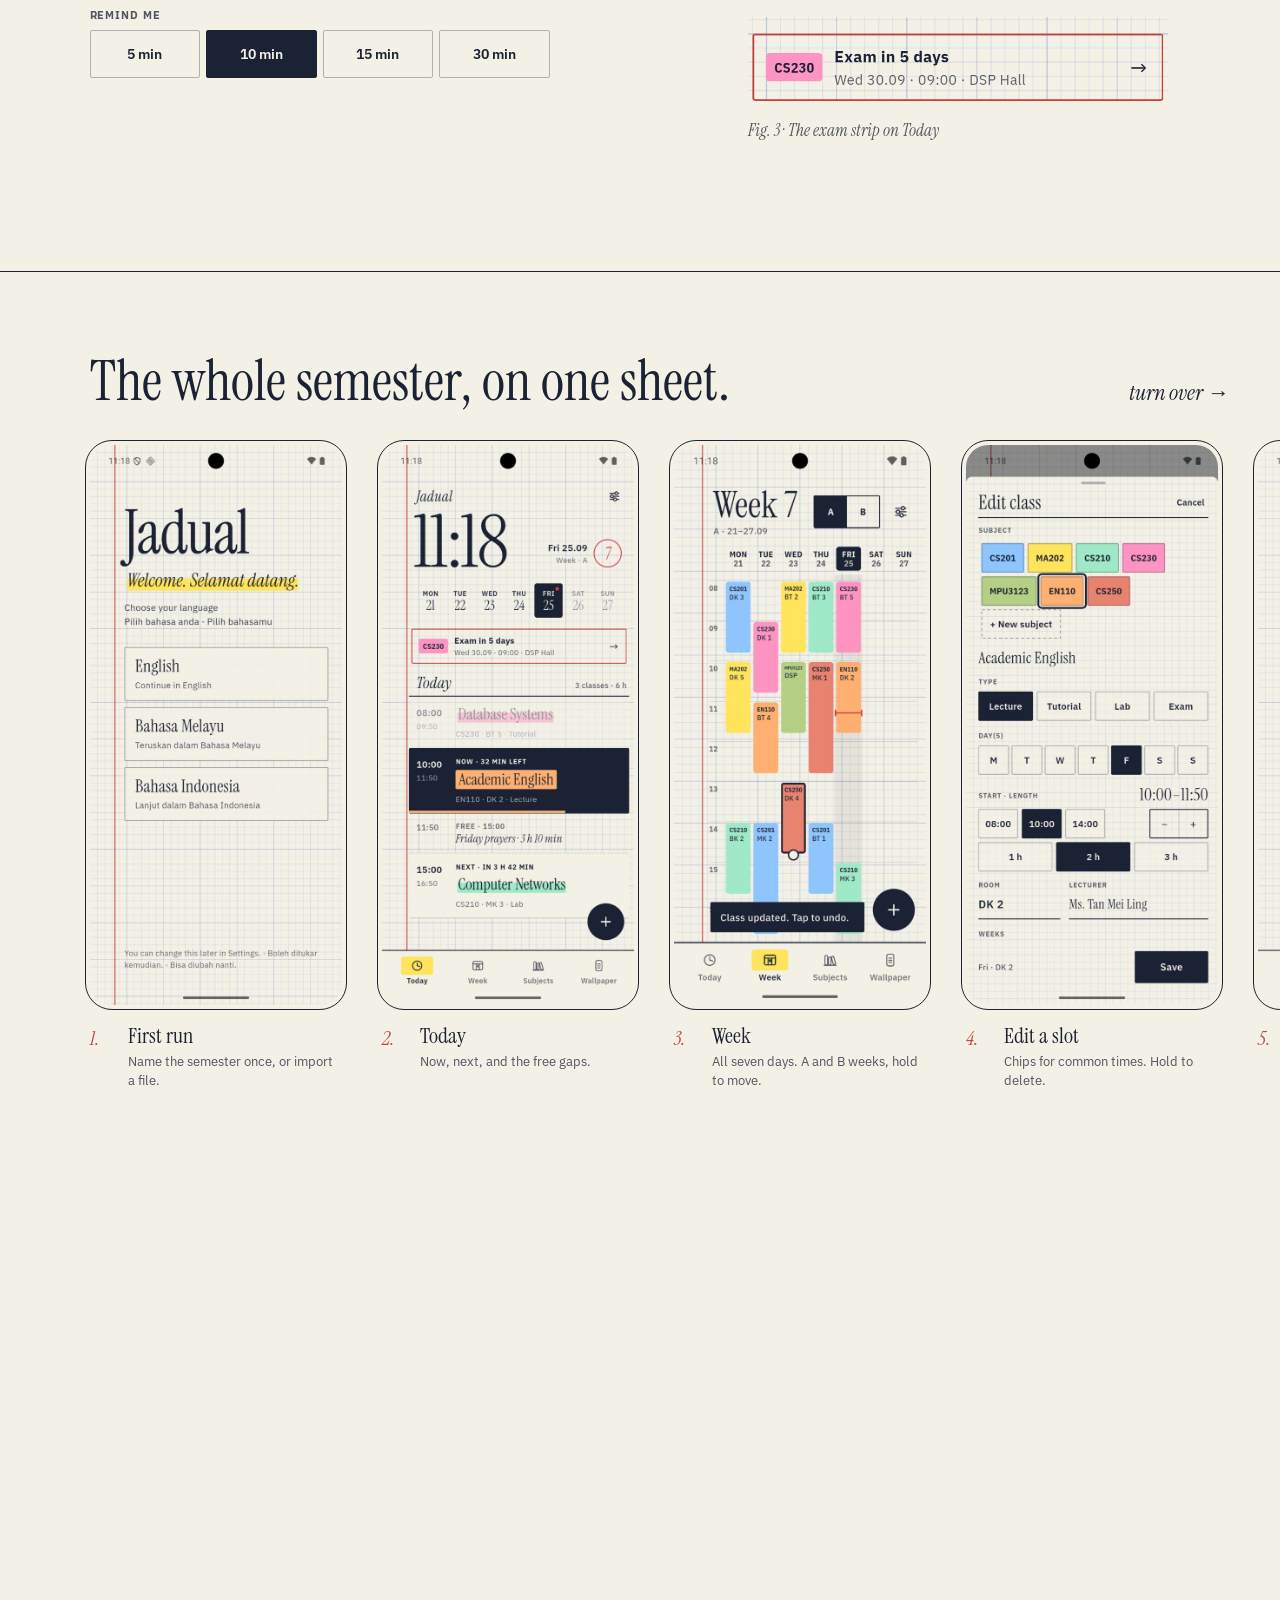
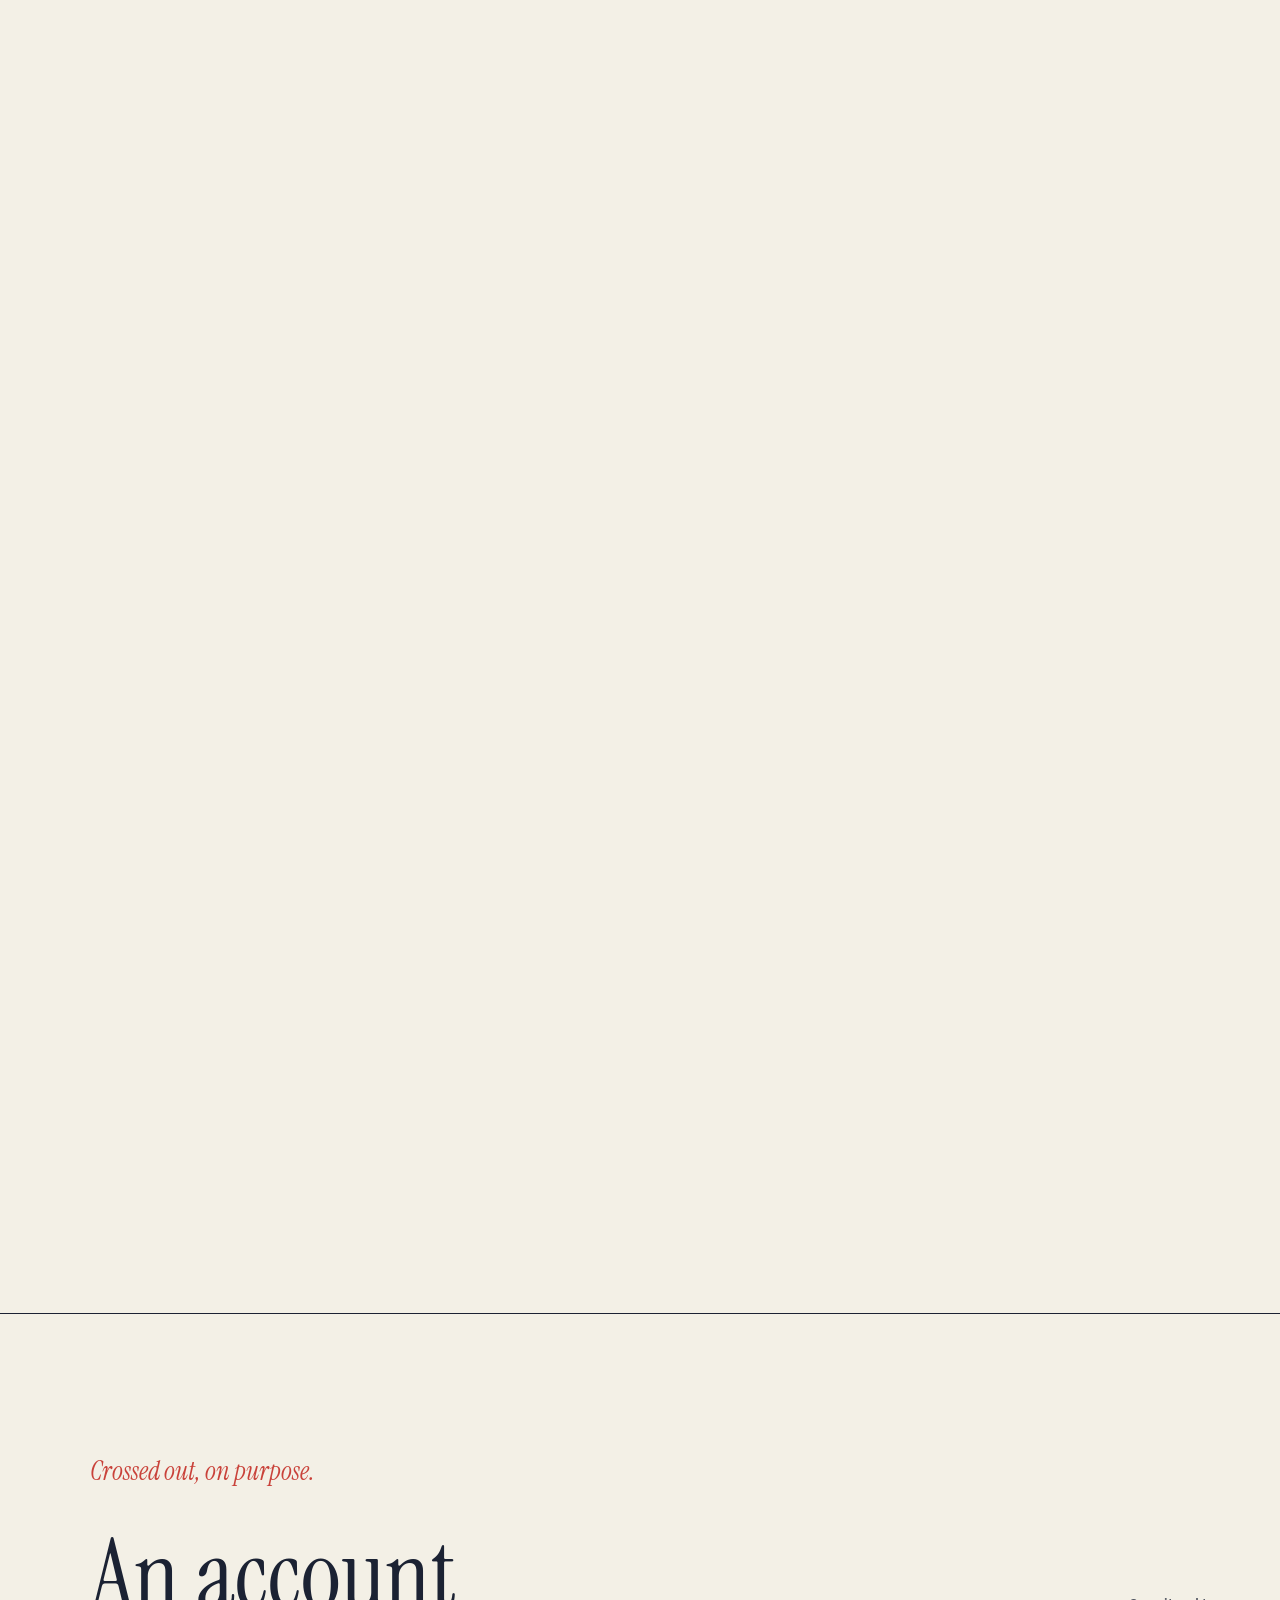
==== commit eb1f374d: "Contact email: jadual.support.app@gmail.com Co-Authored-By: Claude Sonnet 5.5 <noreply@anthropic.com" ====
--- a/index.html
+++ b/index.html
@@ -264,7 +264,7 @@
 </div>
 <div style="margin-top:140px;padding-top:18px;border-top:1.5px solid rgb(var(--k));display:flex;flex-wrap:wrap;justify-content:space-between;gap:16px;font-size:13px;font-weight:500">
 <span>© 2026 Jadual</span>
-<div style="display:flex;gap:20px"><a href="privacy/" style="text-decoration:none">Privacy</a><a href="terms/" style="text-decoration:none">Terms</a><a href="changelog/" style="text-decoration:none">Changelog</a><a href="https://www.tiktok.com/@itsjadual.app" target="_blank" rel="noopener" style="text-decoration:none">TikTok</a><a href="https://www.youtube.com/@jadualapp" target="_blank" rel="noopener" style="text-decoration:none">YouTube</a><a href="mailto:haziq.support.dev@gmail.com" style="text-decoration:none">Contact</a></div>
+<div style="display:flex;gap:20px"><a href="privacy/" style="text-decoration:none">Privacy</a><a href="terms/" style="text-decoration:none">Terms</a><a href="changelog/" style="text-decoration:none">Changelog</a><a href="https://www.tiktok.com/@itsjadual.app" target="_blank" rel="noopener" style="text-decoration:none">TikTok</a><a href="https://www.youtube.com/@jadualapp" target="_blank" rel="noopener" style="text-decoration:none">YouTube</a><a href="mailto:jadual.support.app@gmail.com" style="text-decoration:none">Contact</a></div>
 </div>
 </footer>
 </div>
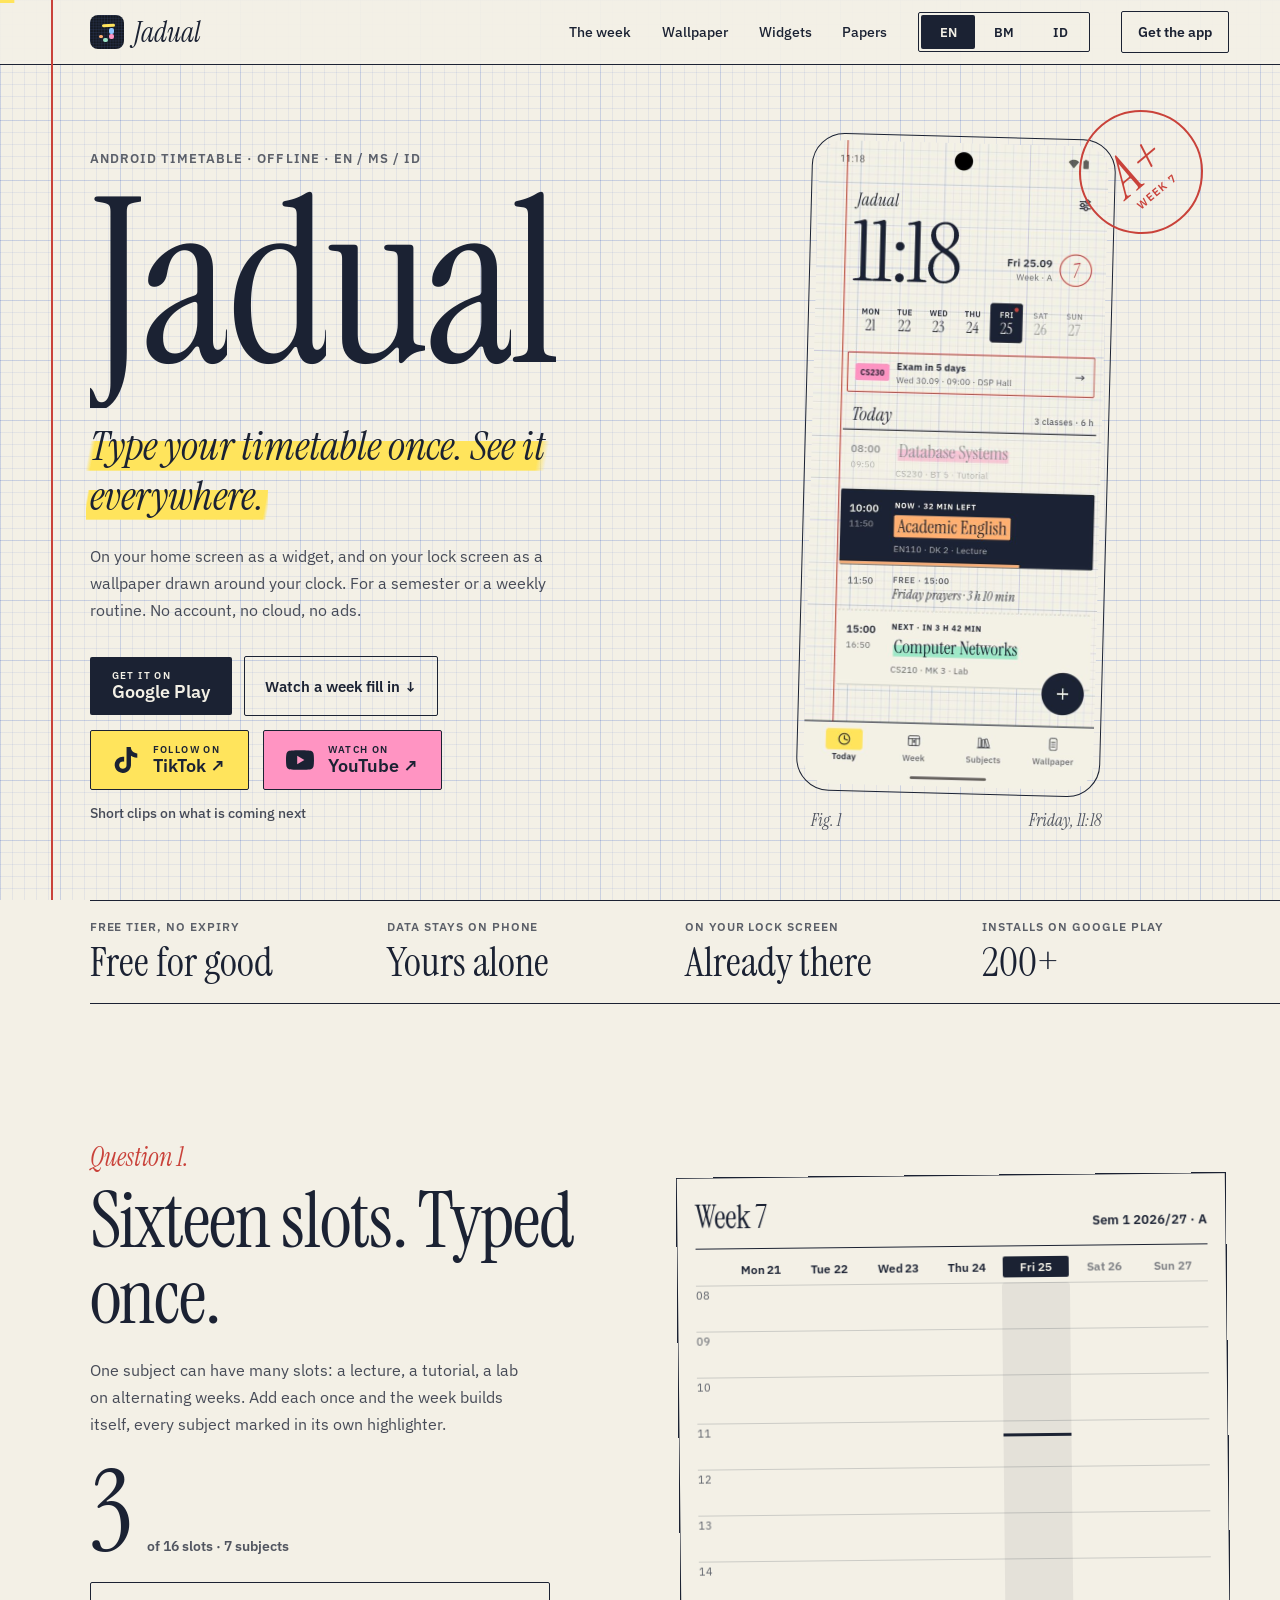
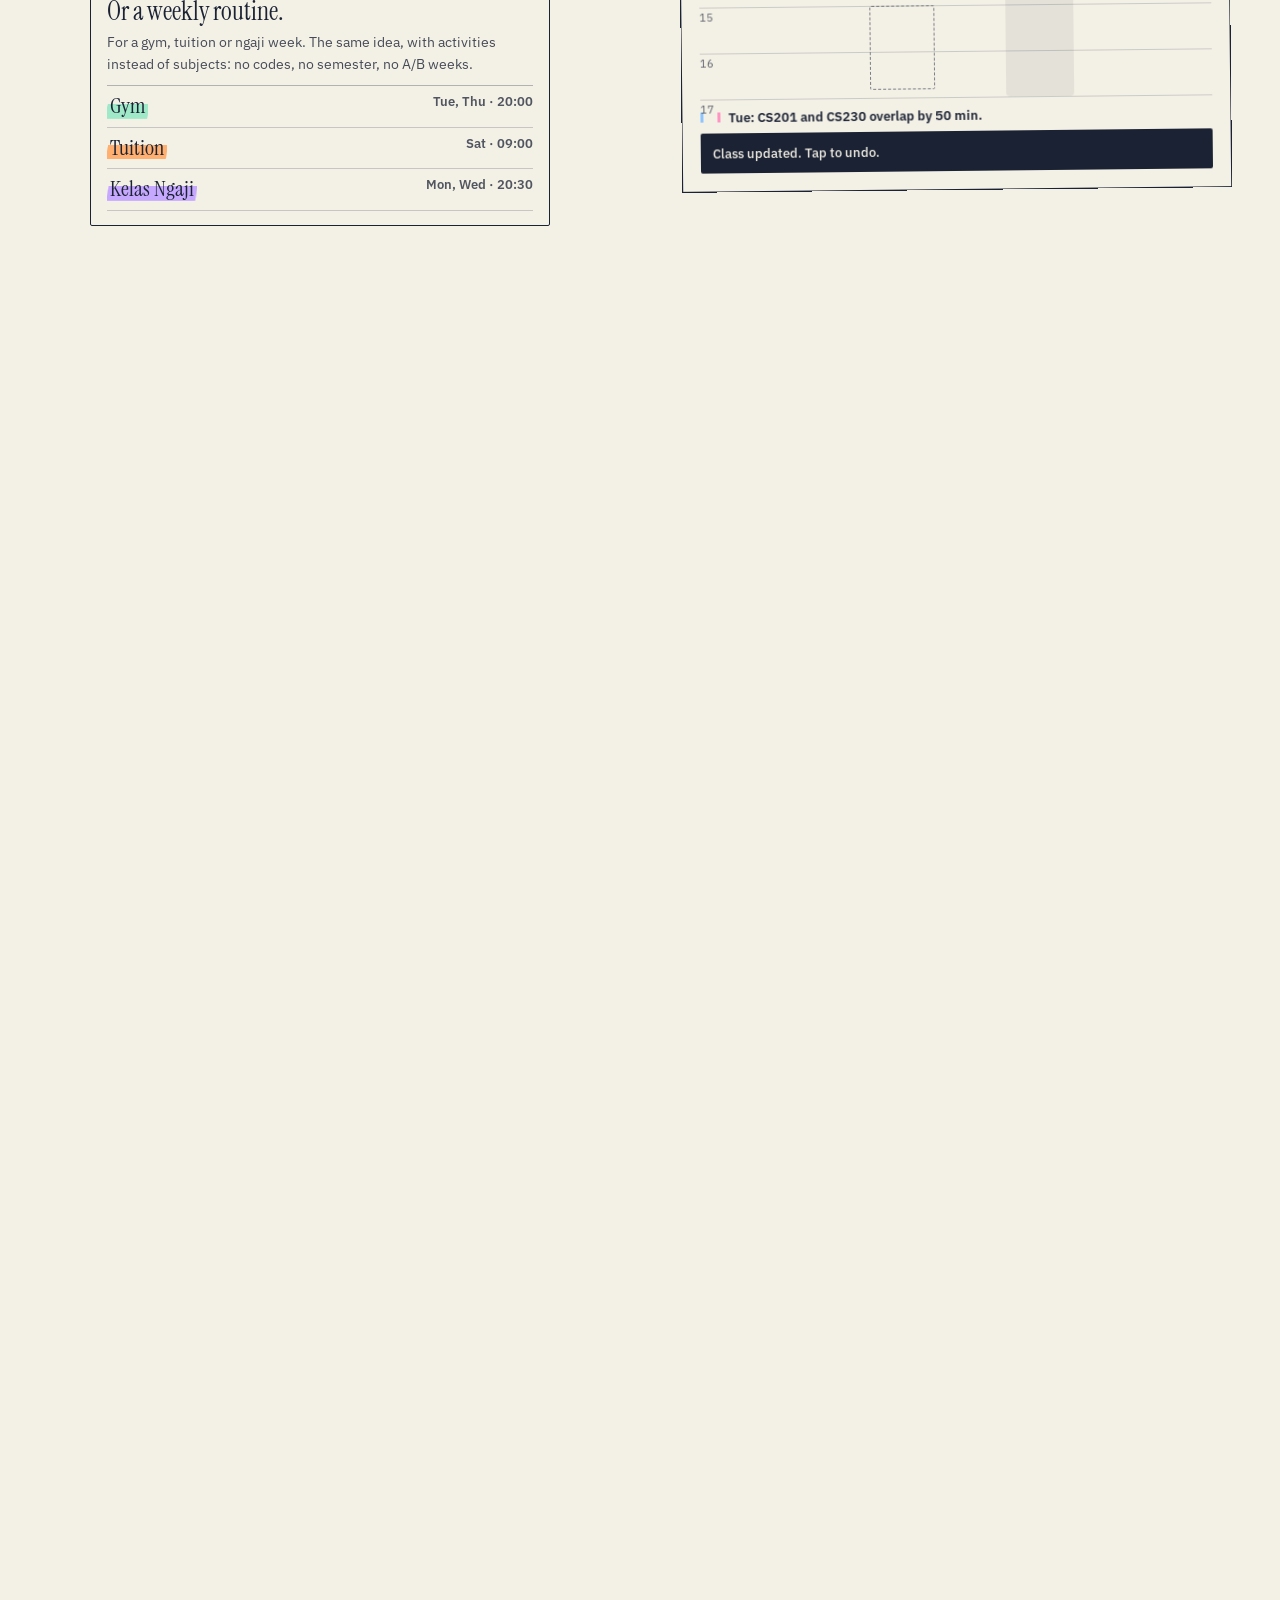
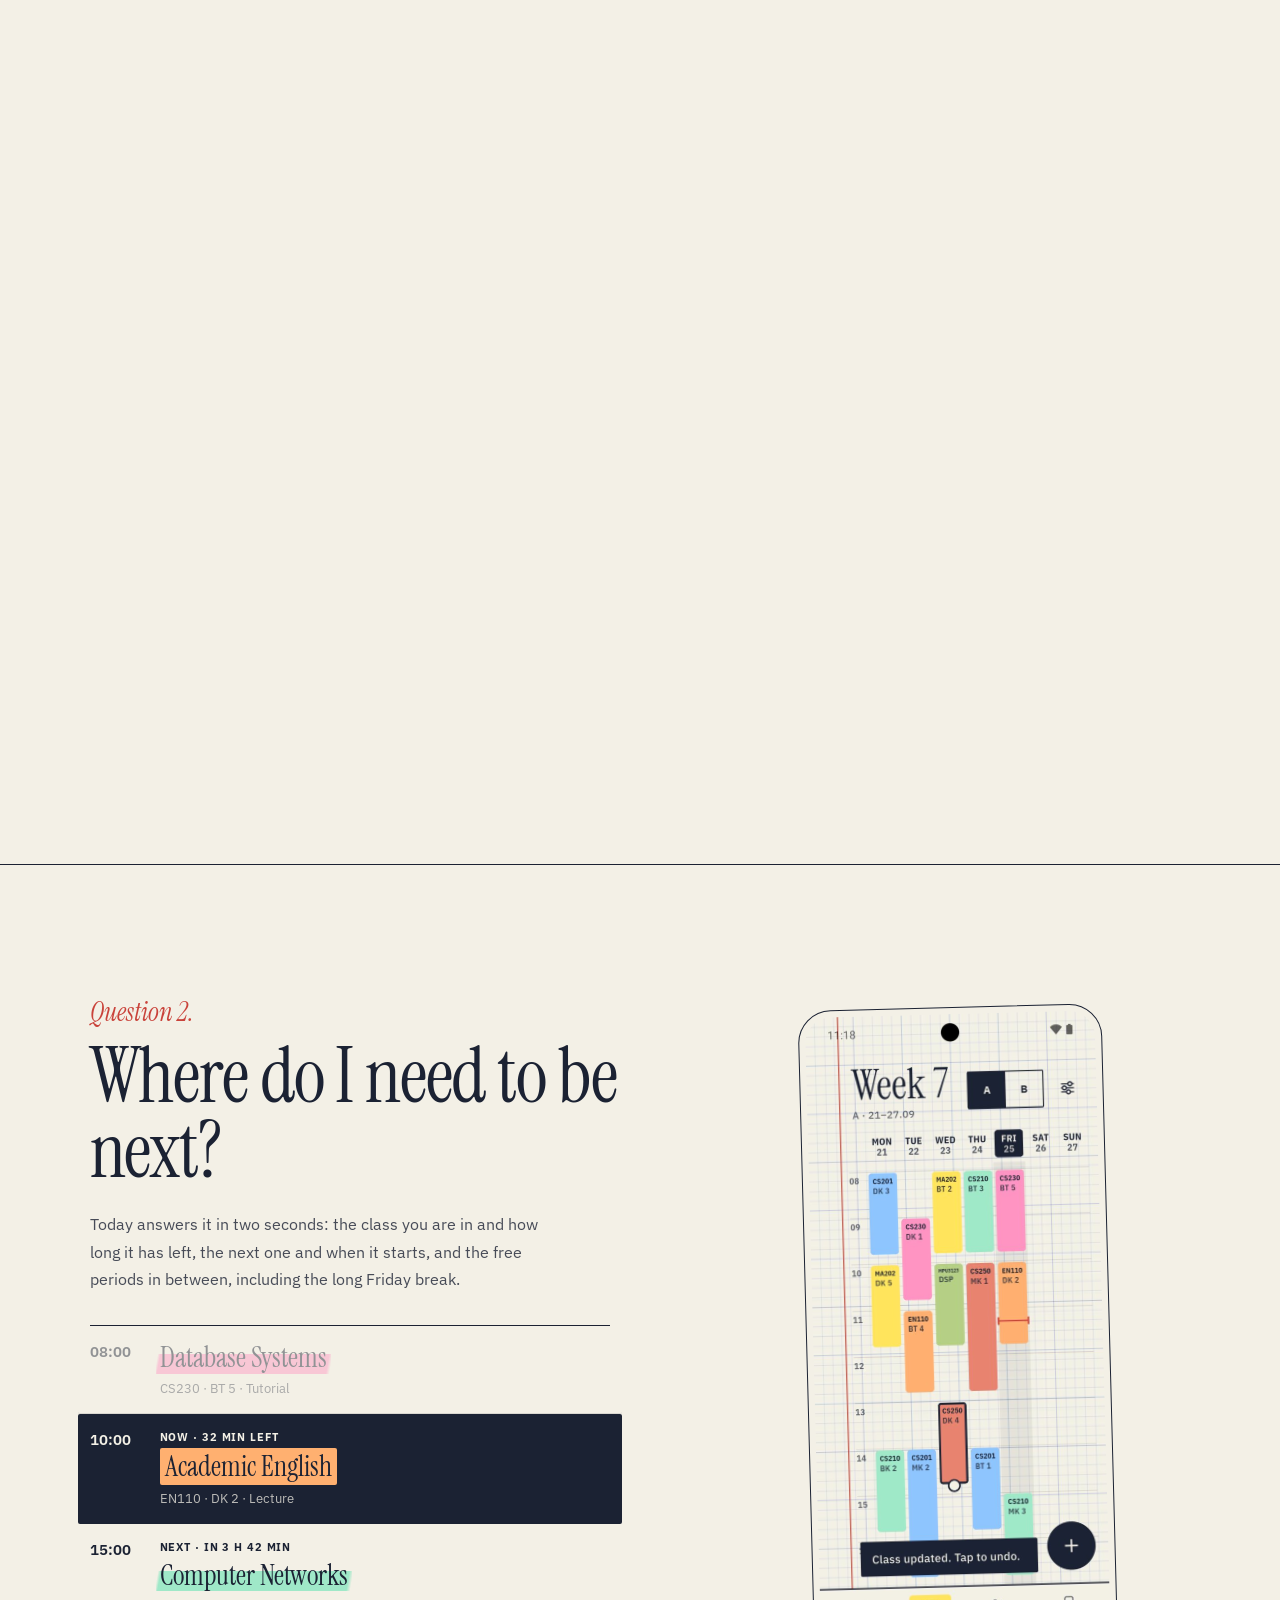
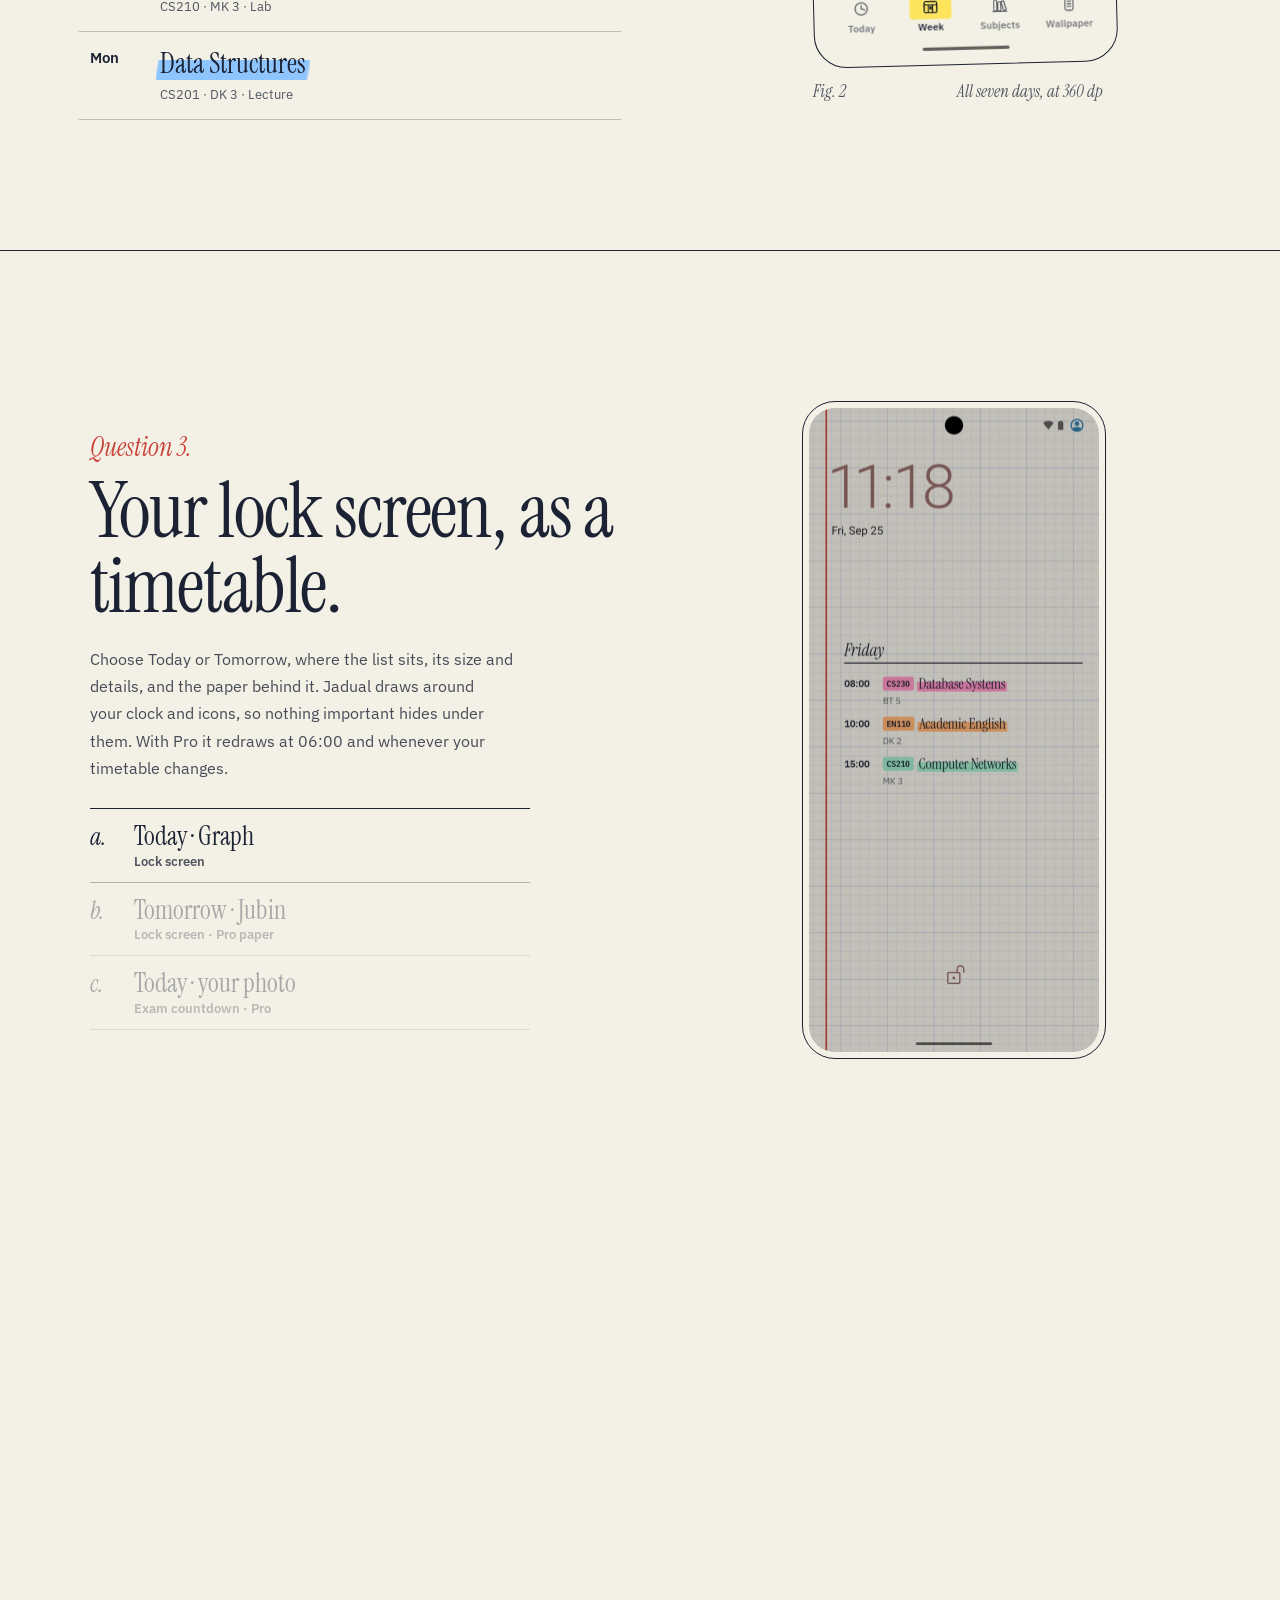
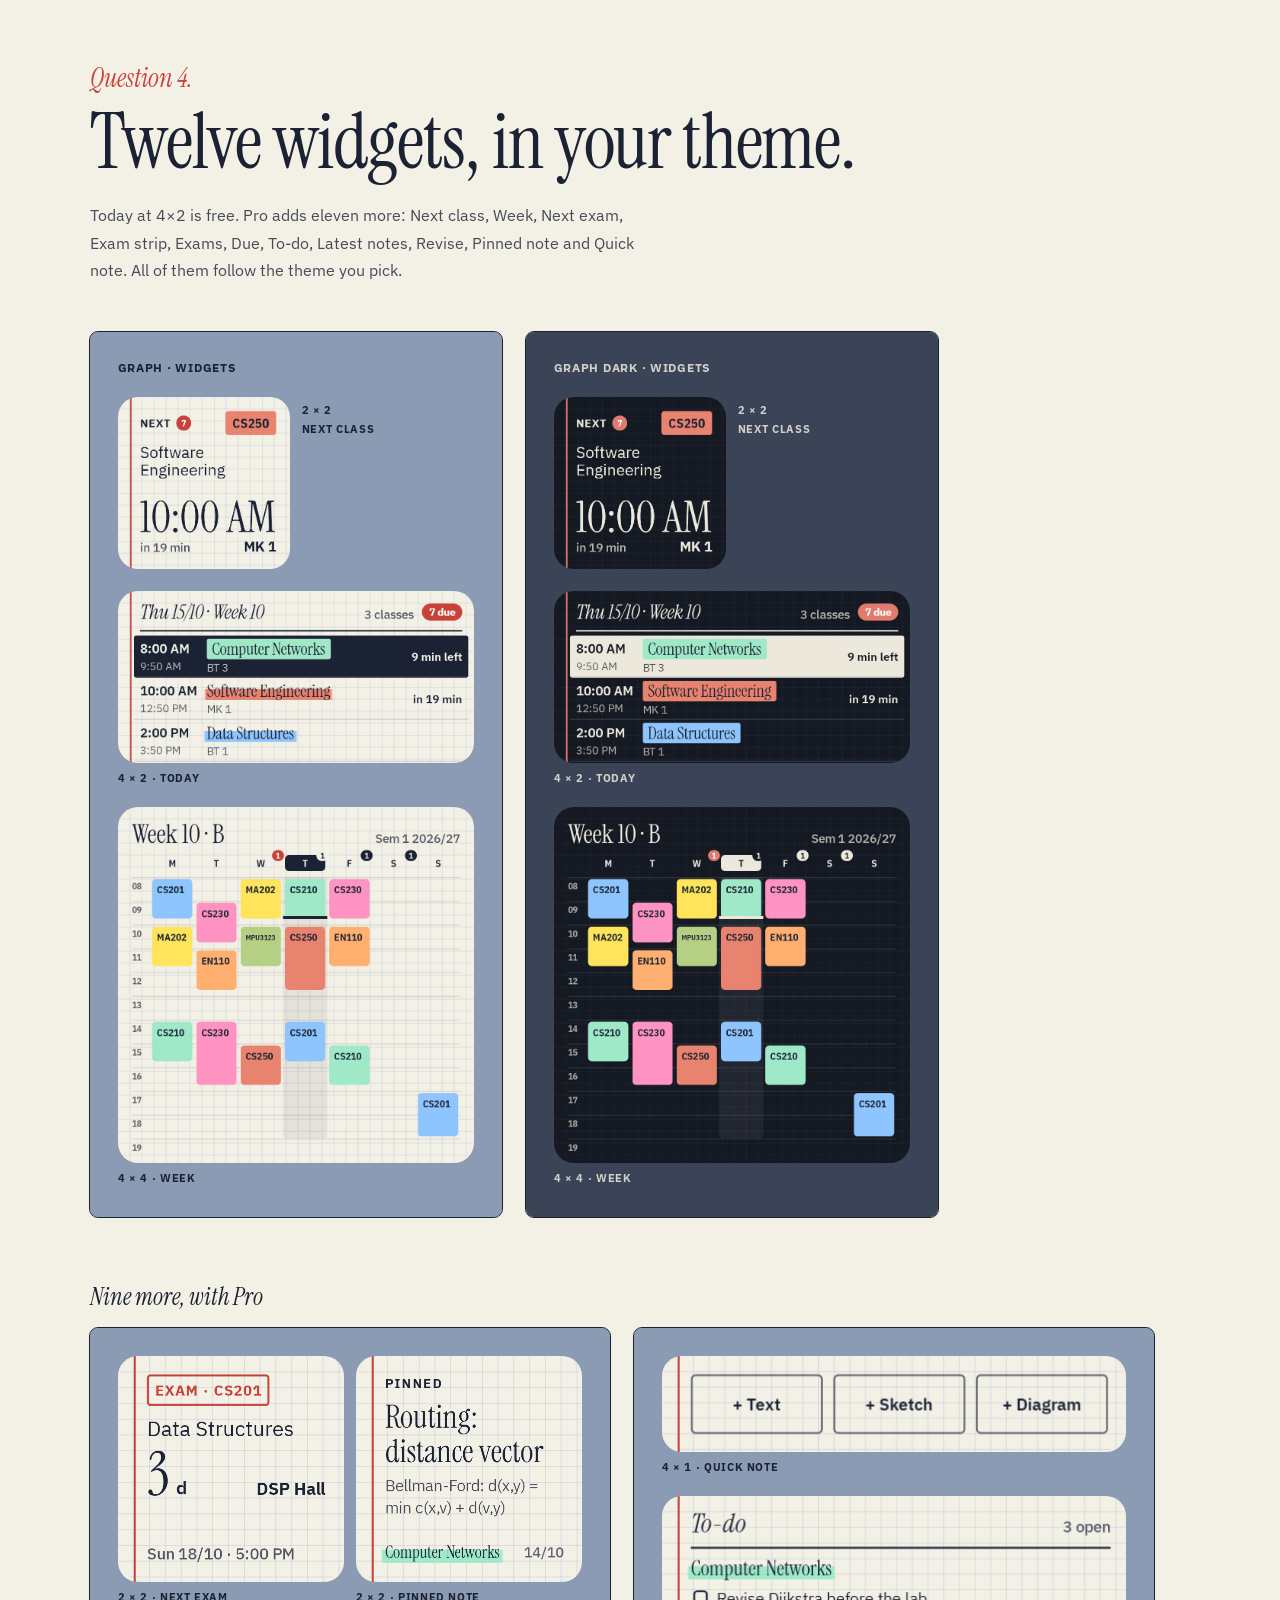
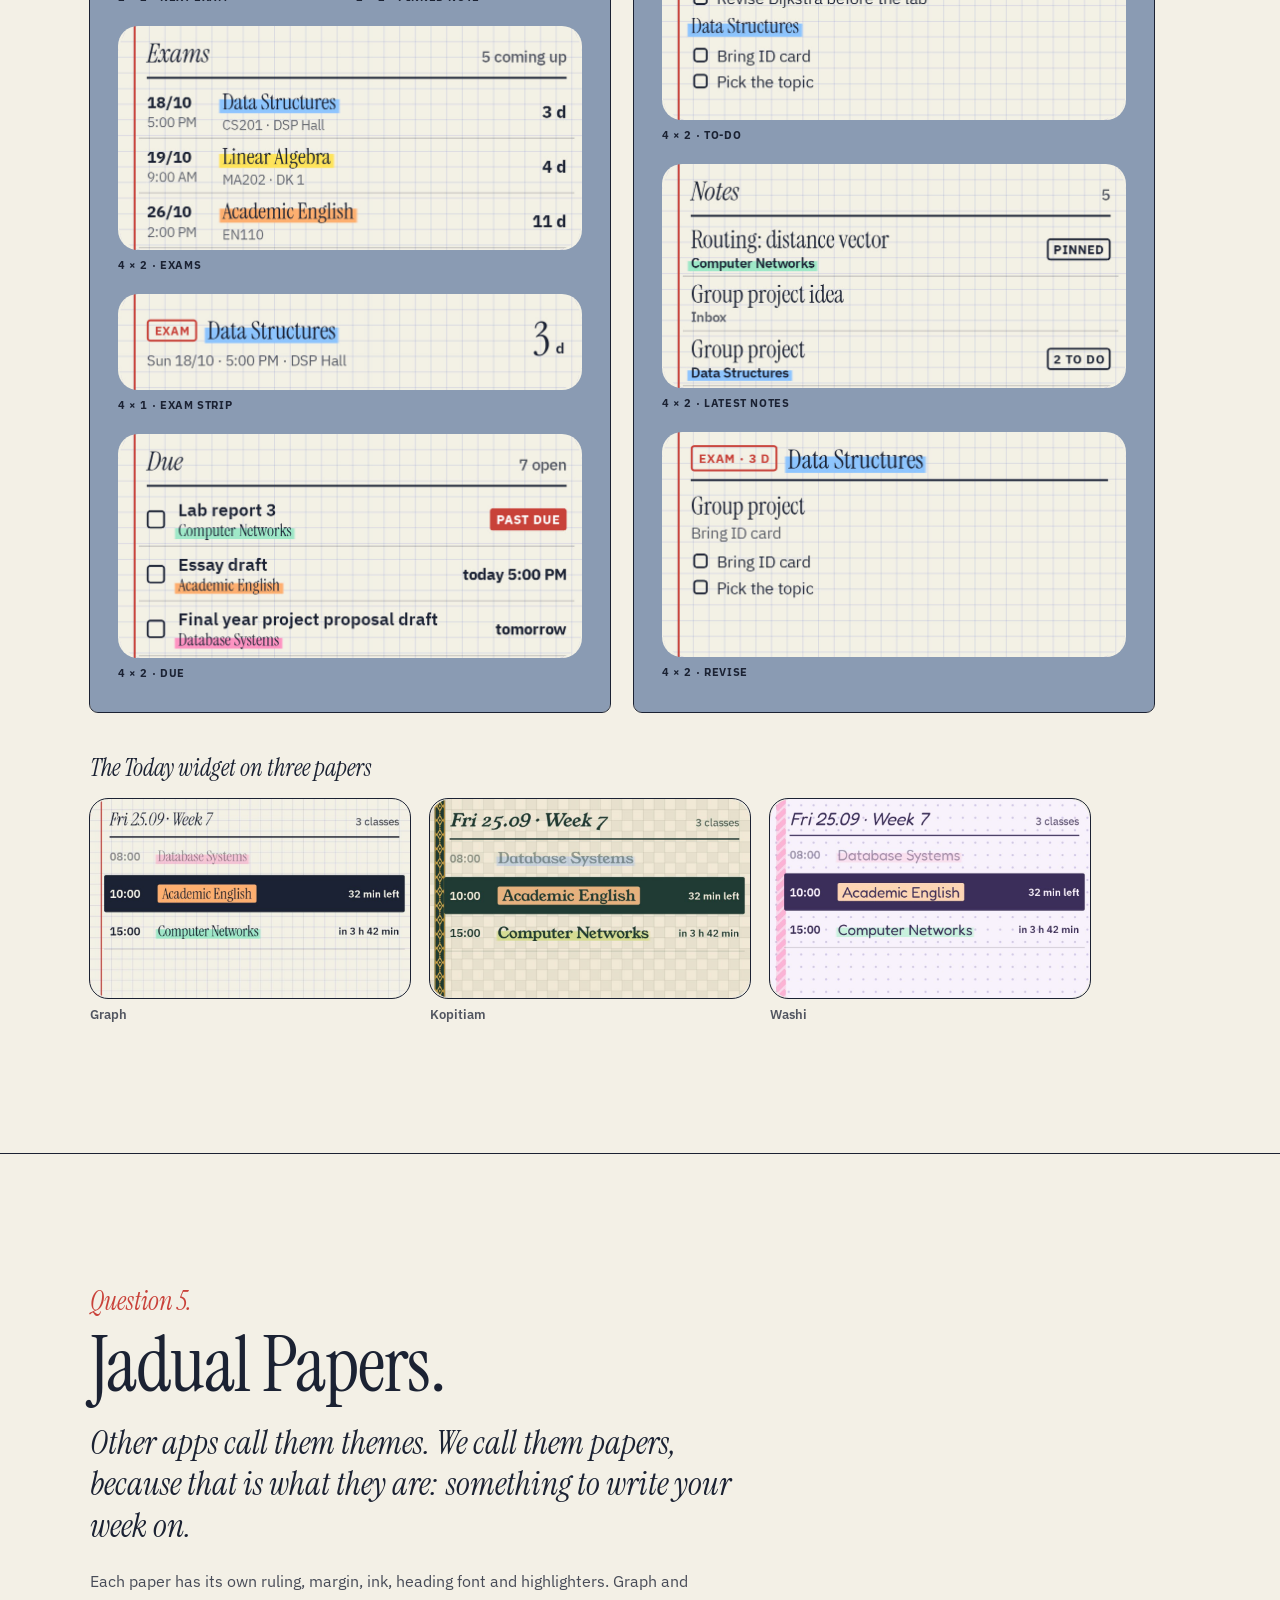
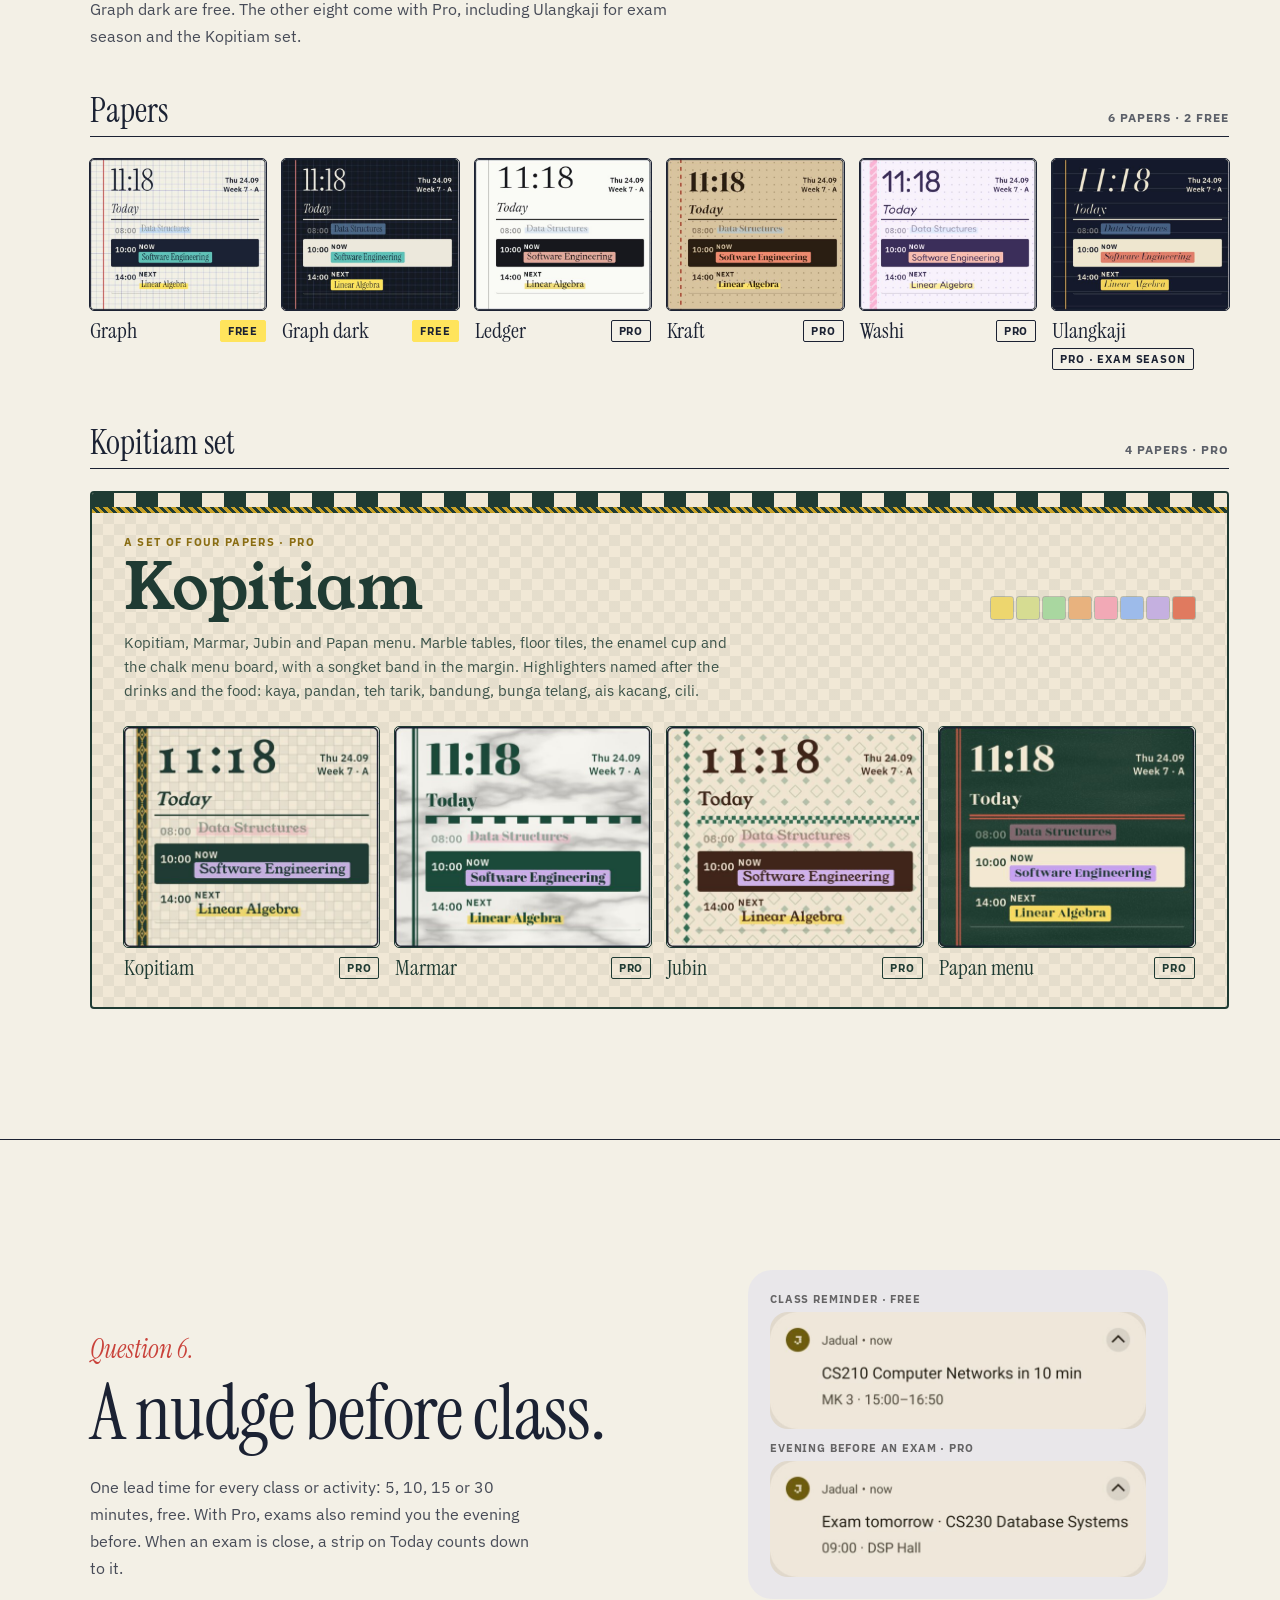
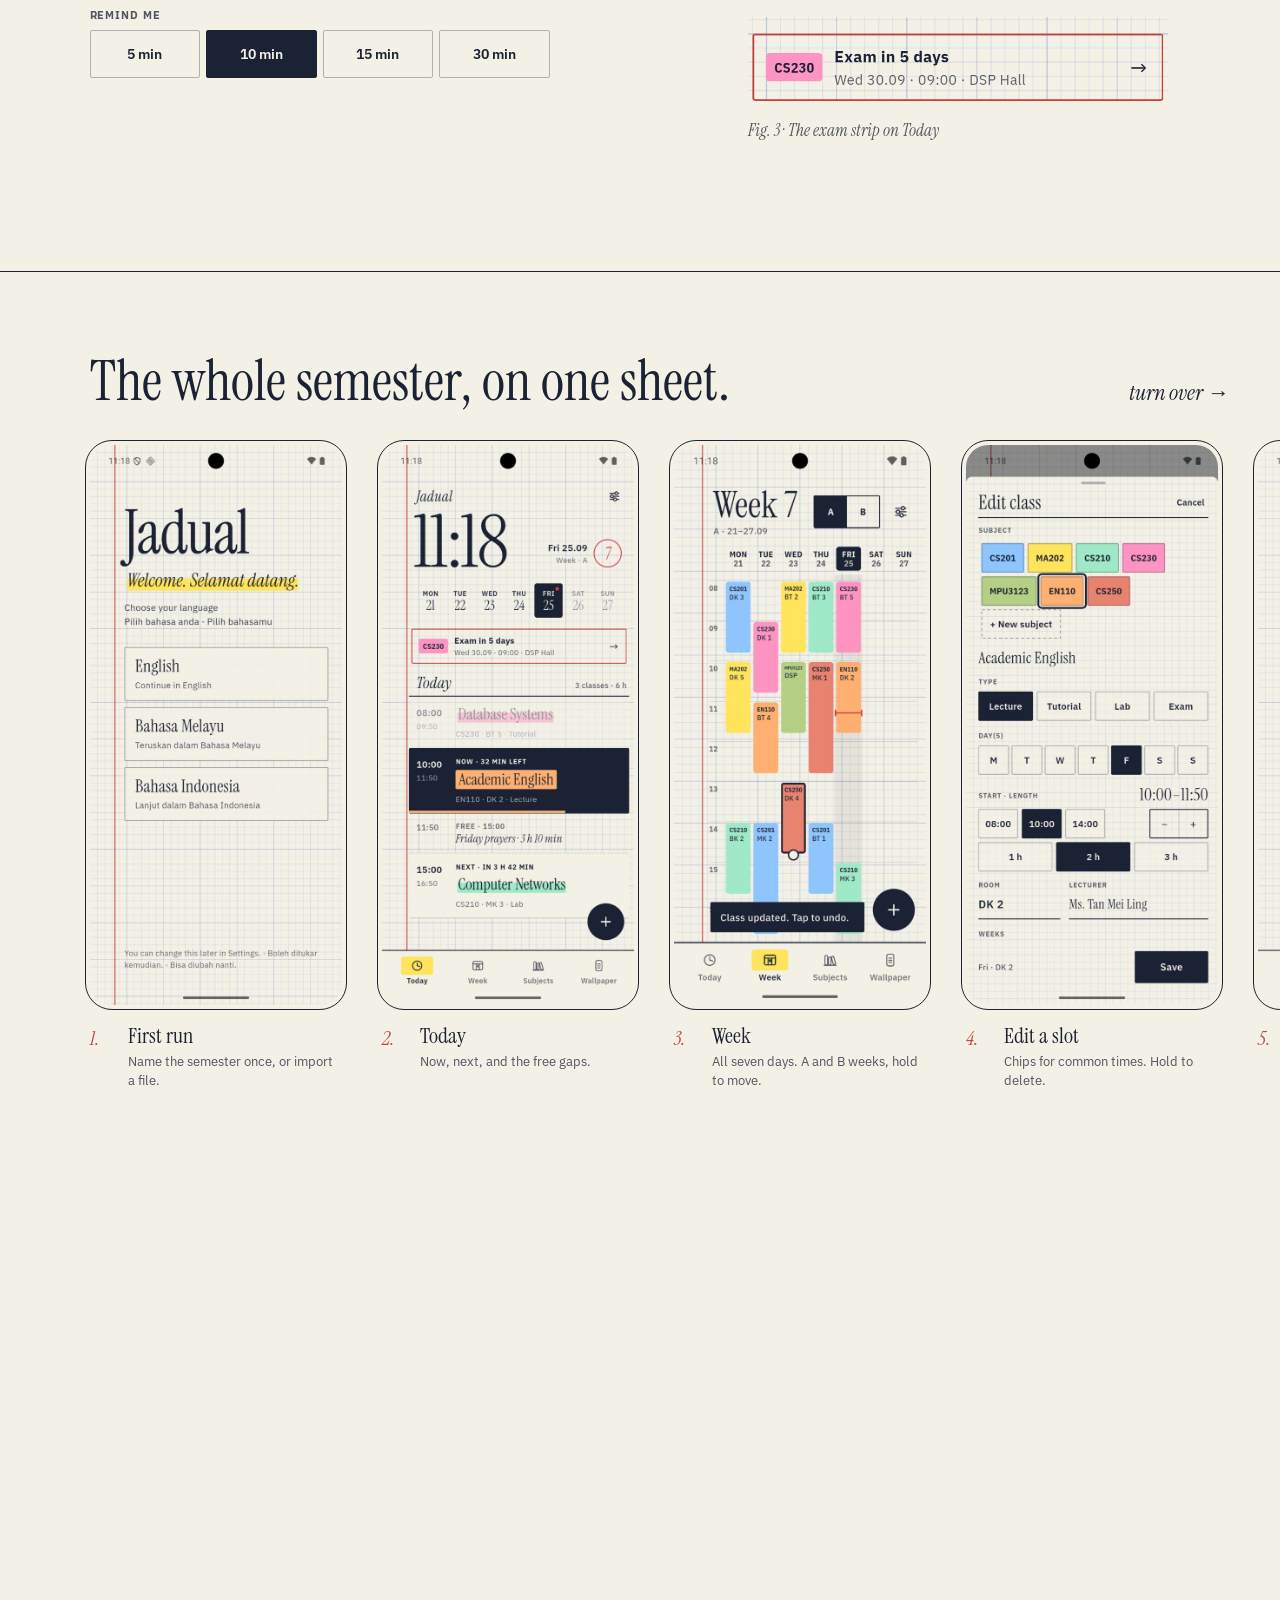
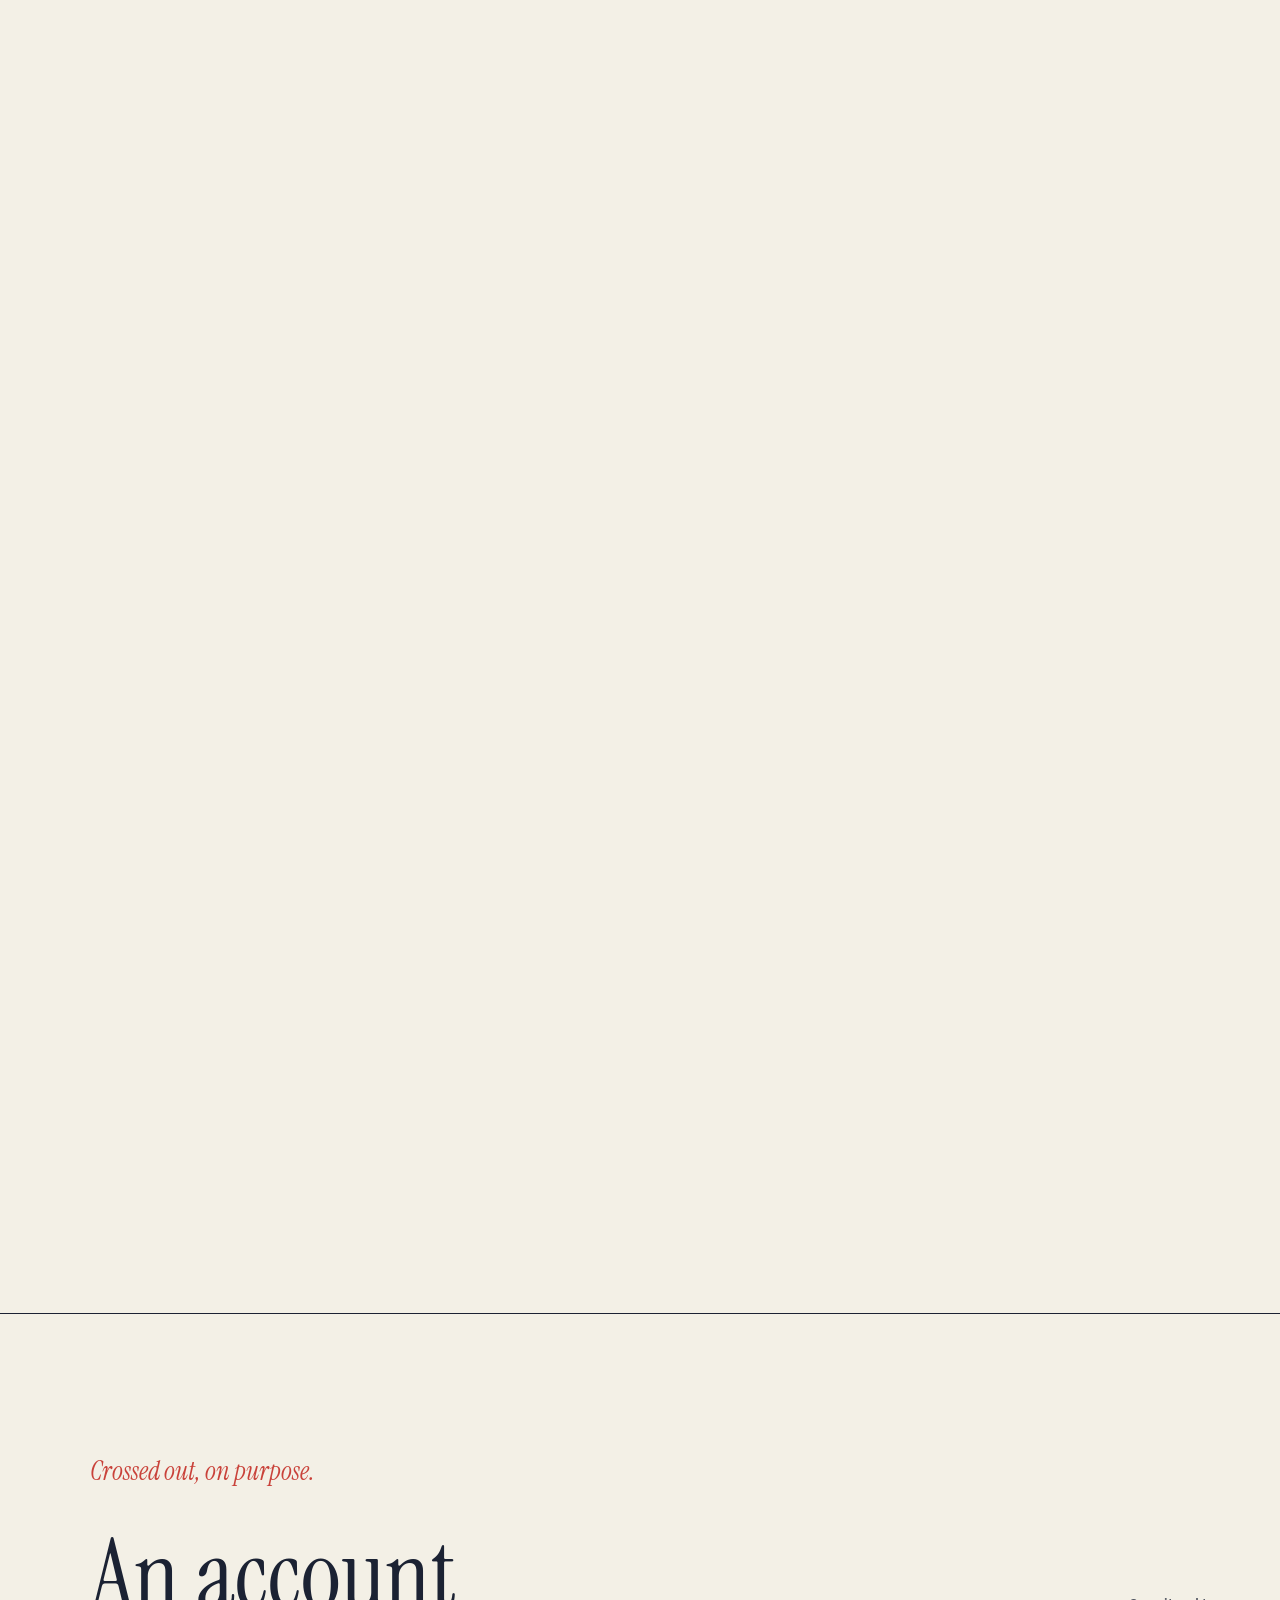
==== commit 4090e29b: "Landing: new facts strip wording (free for good, yours alone, already there, 200+ installs), en ms i" ====
--- a/index.html
+++ b/index.html
@@ -63,7 +63,7 @@
 </header>
 
 <div data-facts="" style="border-top:1.5px solid rgb(var(--k));border-bottom:1.5px solid rgb(var(--k));margin-left:clamp(48px,7vw,104px);display:grid;grid-template-columns:repeat(auto-fit,minmax(180px,1fr));background:rgba(var(--g),.7)">
-<div data-fact="" style="padding:18px 20px 20px 0"><div style="font-size:12px;font-weight:600;letter-spacing:.08em;text-transform:uppercase;color:rgba(var(--k),.7)">Typed</div><div style="font-family:'Instrument Serif',serif;font-size:clamp(30px,3.2vw,44px);line-height:1;margin-top:8px">Once</div></div><div data-fact="" style="padding:18px 20px 20px 0"><div style="font-size:12px;font-weight:600;letter-spacing:.08em;text-transform:uppercase;color:rgba(var(--k),.7)">Account</div><div style="font-family:'Instrument Serif',serif;font-size:clamp(30px,3.2vw,44px);line-height:1;margin-top:8px">None</div></div><div data-fact="" style="padding:18px 20px 20px 0"><div style="font-size:12px;font-weight:600;letter-spacing:.08em;text-transform:uppercase;color:rgba(var(--k),.7)">Papers</div><div style="font-family:'Instrument Serif',serif;font-size:clamp(30px,3.2vw,44px);line-height:1;margin-top:8px">10</div></div><div data-fact="" style="padding:18px 20px 20px 0"><div style="font-size:12px;font-weight:600;letter-spacing:.08em;text-transform:uppercase;color:rgba(var(--k),.7)">Languages</div><div style="font-family:'Instrument Serif',serif;font-size:clamp(30px,3.2vw,44px);line-height:1;margin-top:8px">EN · MS · ID</div></div>
+<div data-fact="" style="padding:18px 20px 20px 0"><div style="font-size:12px;font-weight:600;letter-spacing:.08em;text-transform:uppercase;color:rgba(var(--k),.7)">Free tier, no expiry</div><div style="font-family:'Instrument Serif',serif;font-size:clamp(30px,3.2vw,44px);line-height:1;margin-top:8px">Free for good</div></div><div data-fact="" style="padding:18px 20px 20px 0"><div style="font-size:12px;font-weight:600;letter-spacing:.08em;text-transform:uppercase;color:rgba(var(--k),.7)">Data stays on phone</div><div style="font-family:'Instrument Serif',serif;font-size:clamp(30px,3.2vw,44px);line-height:1;margin-top:8px">Yours alone</div></div><div data-fact="" style="padding:18px 20px 20px 0"><div style="font-size:12px;font-weight:600;letter-spacing:.08em;text-transform:uppercase;color:rgba(var(--k),.7)">On your lock screen</div><div style="font-family:'Instrument Serif',serif;font-size:clamp(30px,3.2vw,44px);line-height:1;margin-top:8px">Already there</div></div><div data-fact="" style="padding:18px 20px 20px 0"><div style="font-size:12px;font-weight:600;letter-spacing:.08em;text-transform:uppercase;color:rgba(var(--k),.7)">Installs on Google Play</div><div style="font-family:'Instrument Serif',serif;font-size:clamp(30px,3.2vw,44px);line-height:1;margin-top:8px">200+</div></div>
 </div>
 
 <section id="week" data-wk="" data-pinsec="" style="position:relative;min-height:100vh;padding:90px clamp(20px,4vw,56px) 32px clamp(48px,7vw,104px);box-sizing:border-box;display:grid;grid-template-columns:repeat(auto-fit,minmax(min(100%,360px),1fr));gap:40px;align-items:center;overflow:hidden">
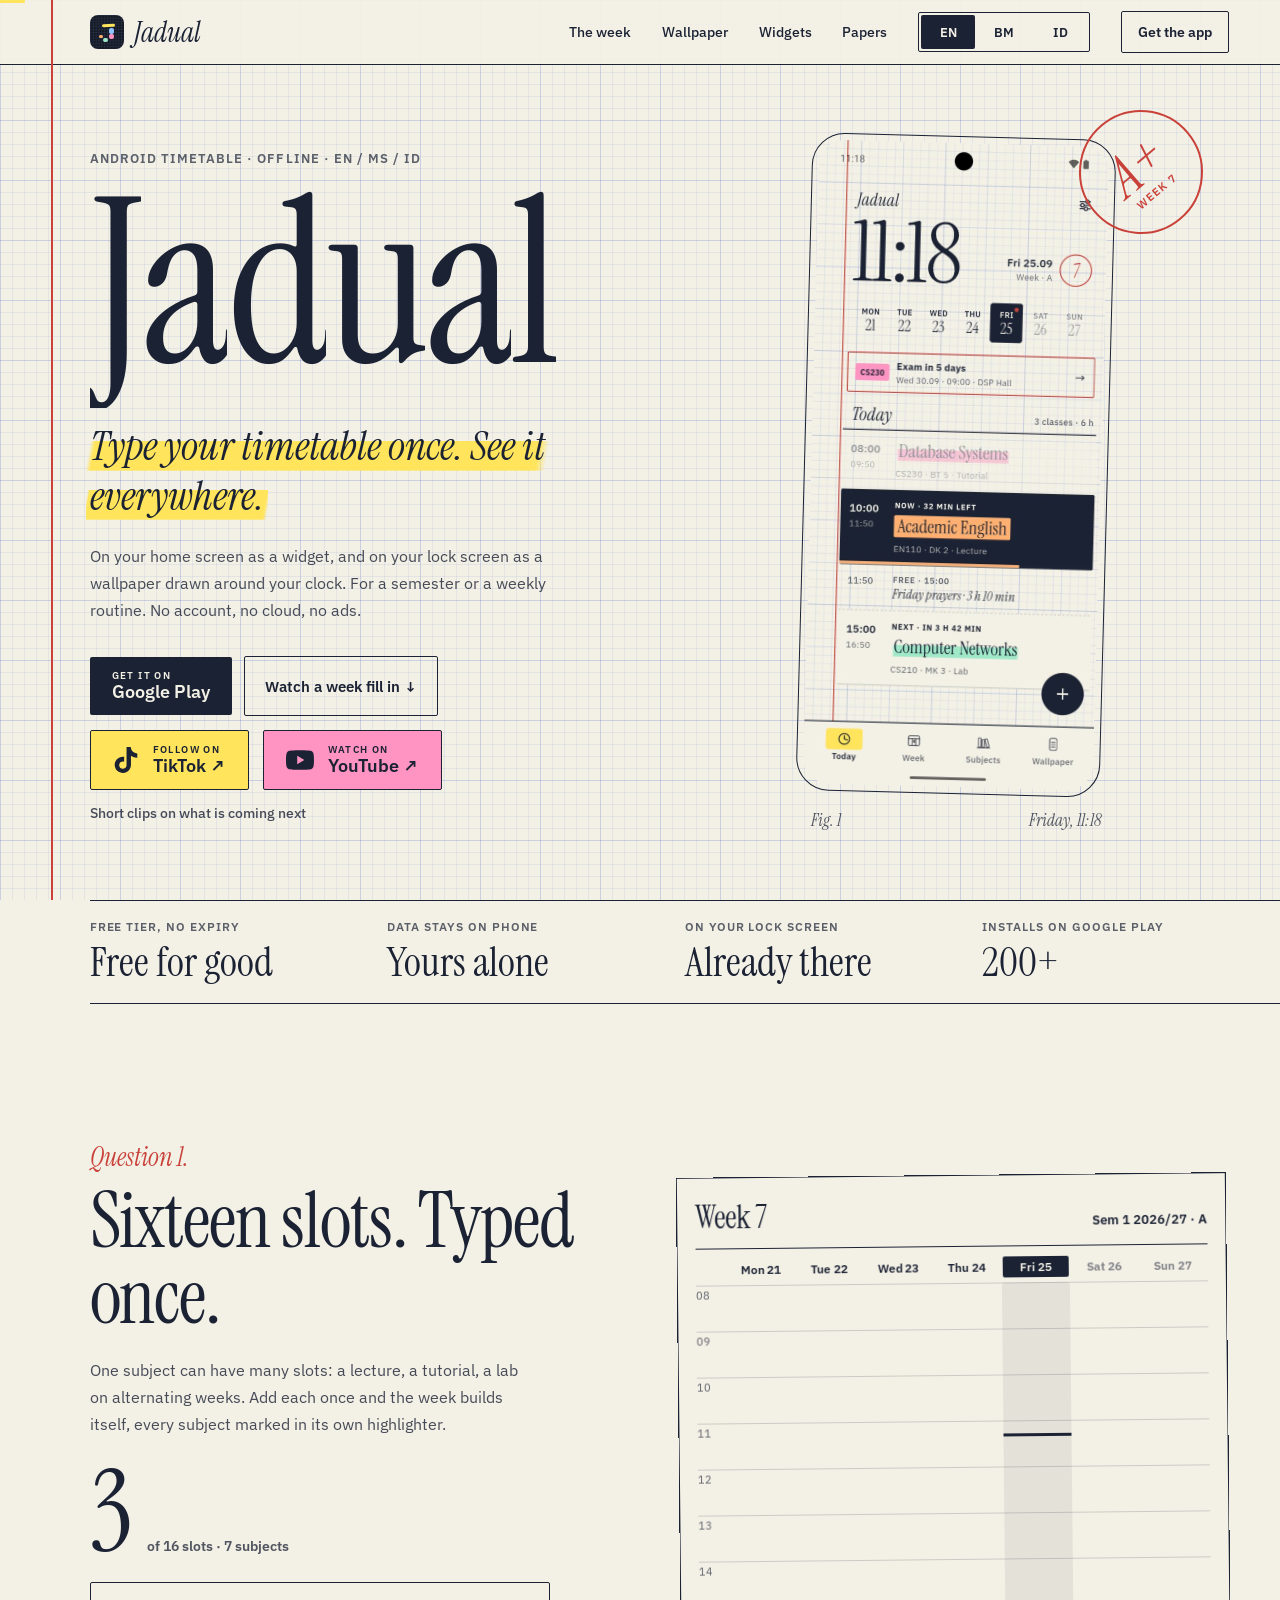
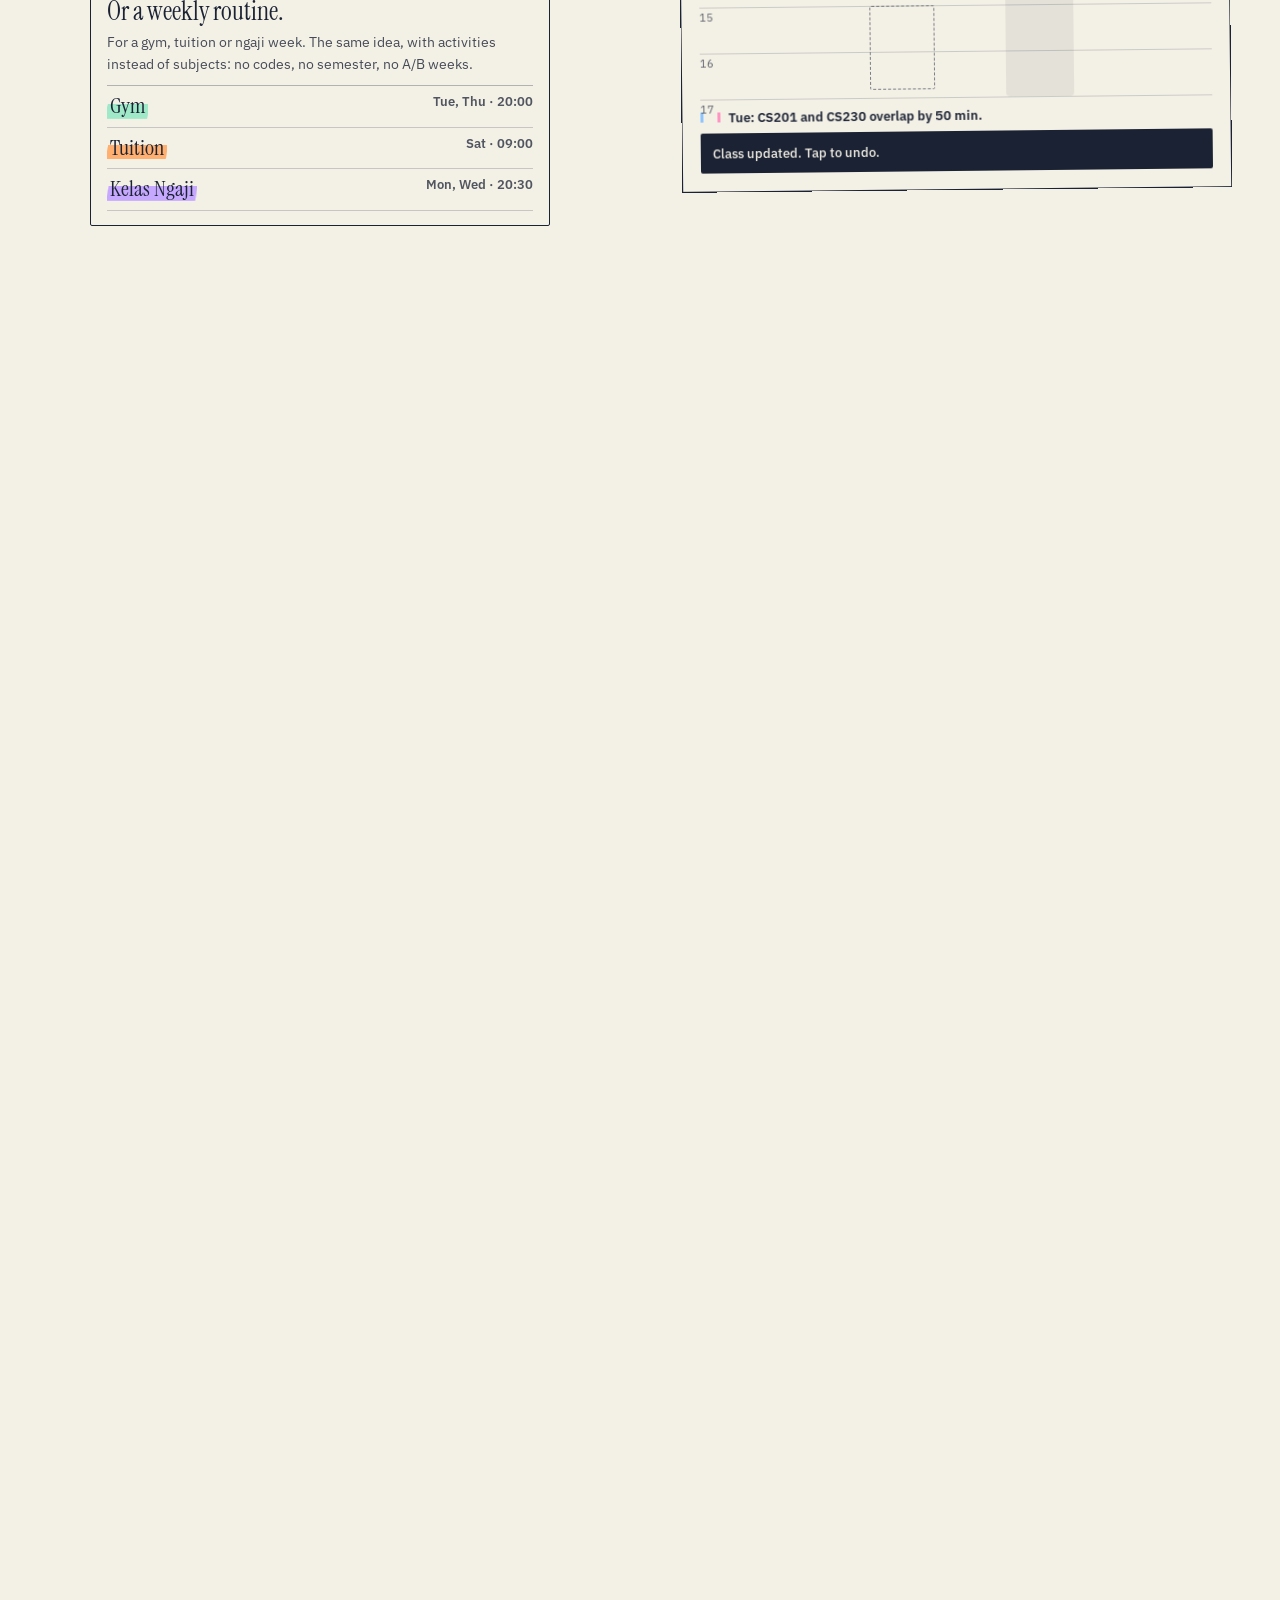
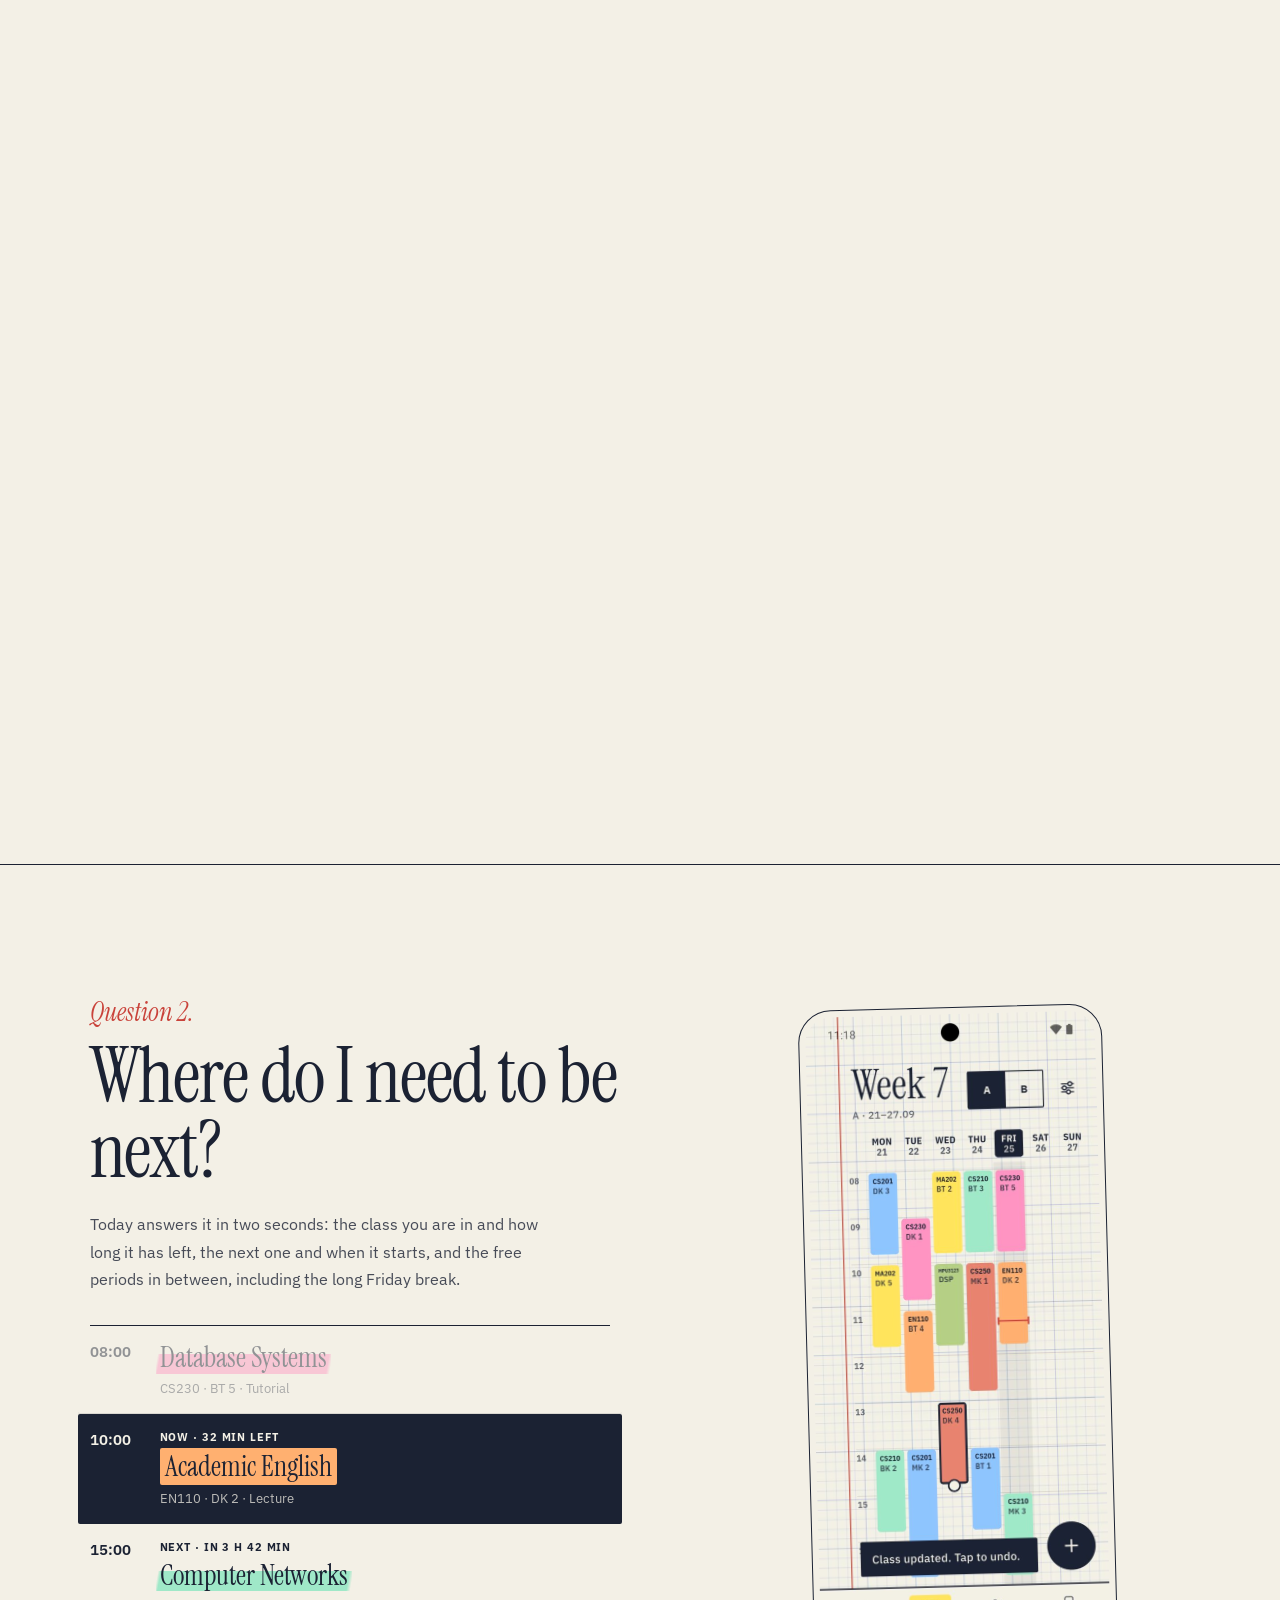
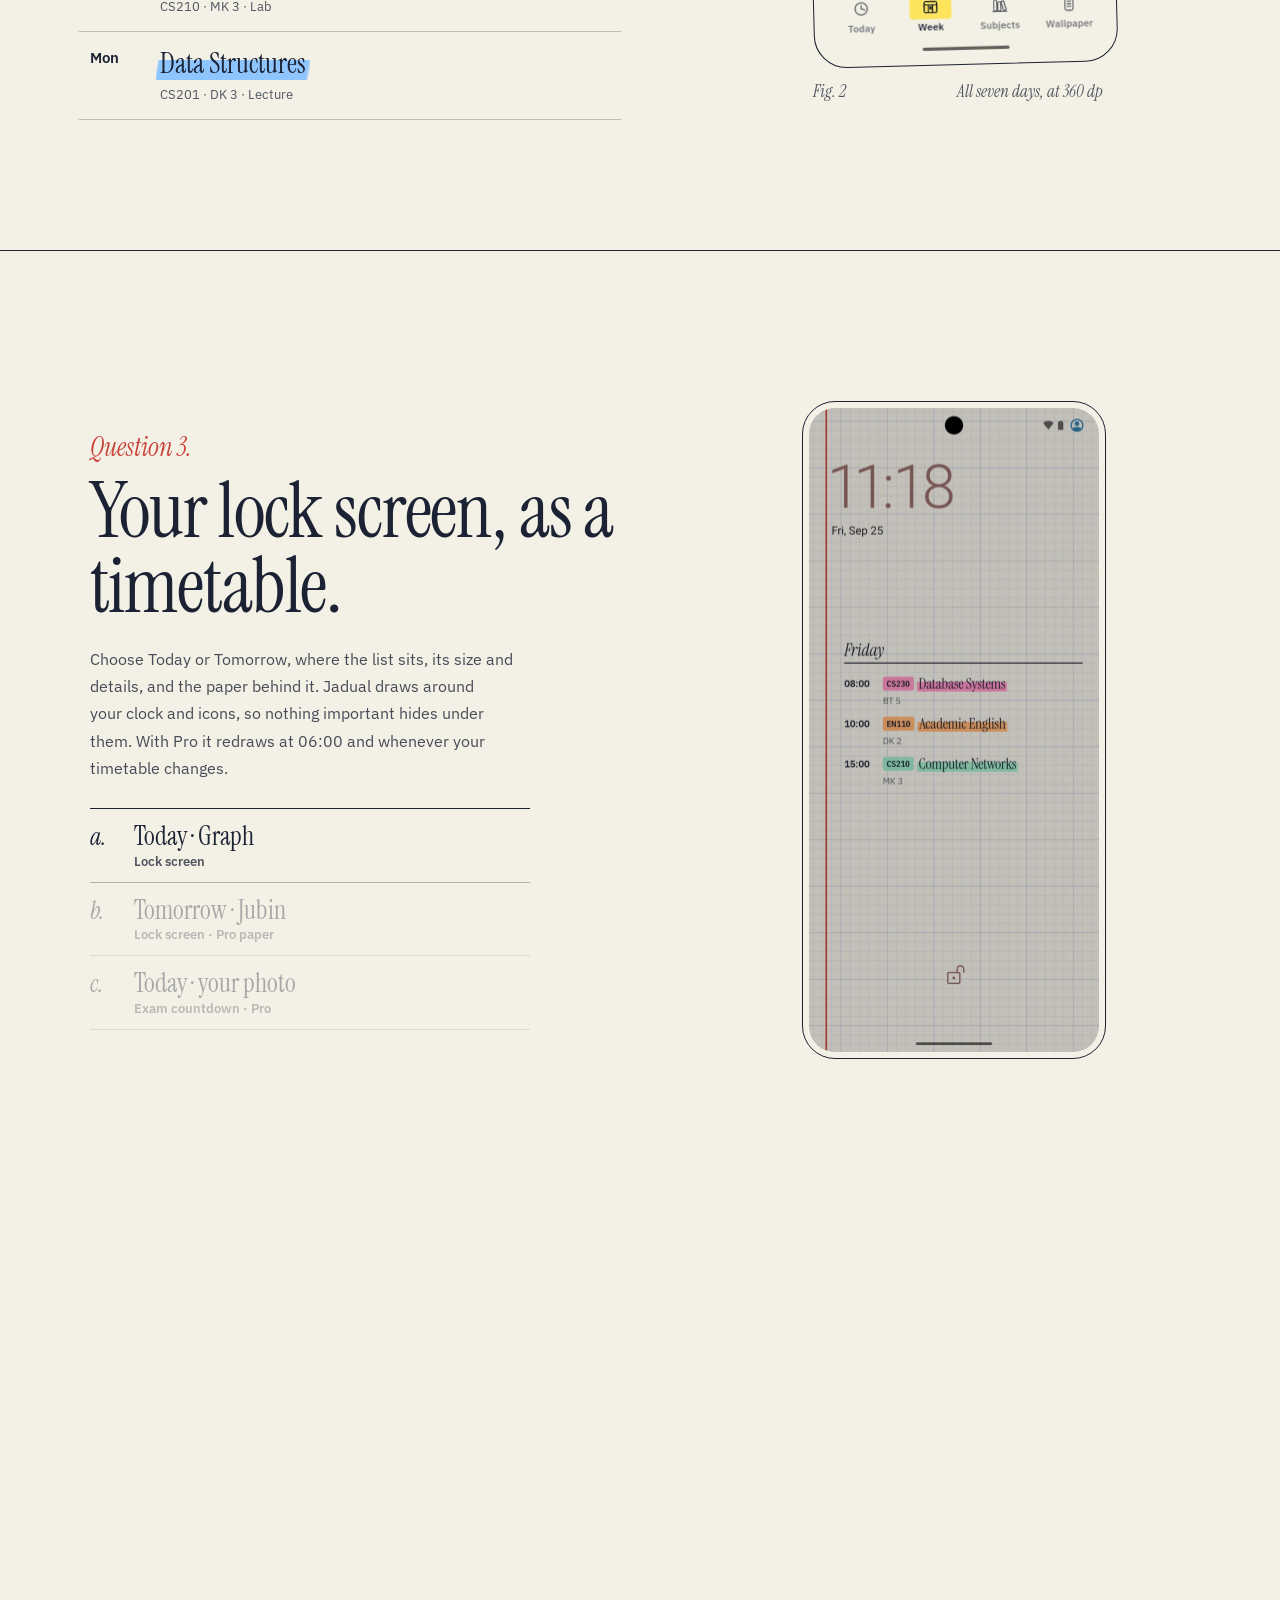
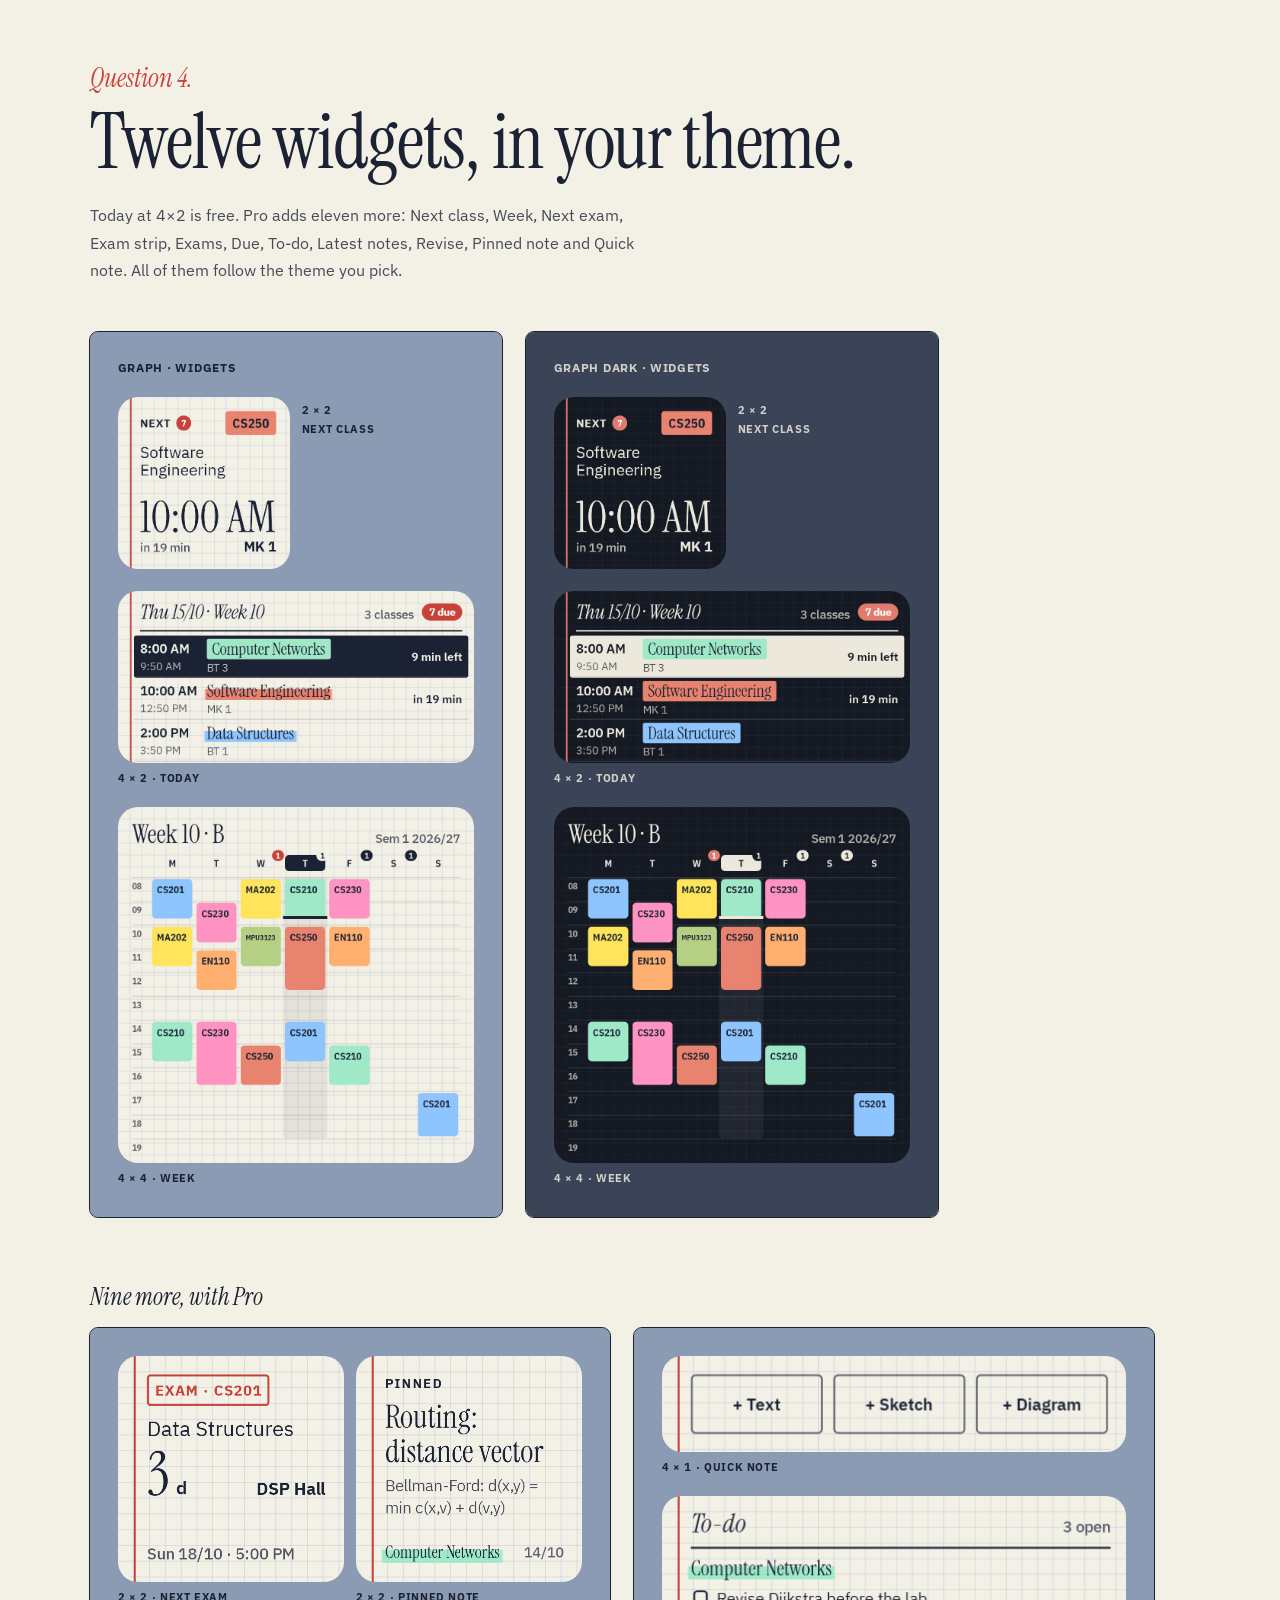
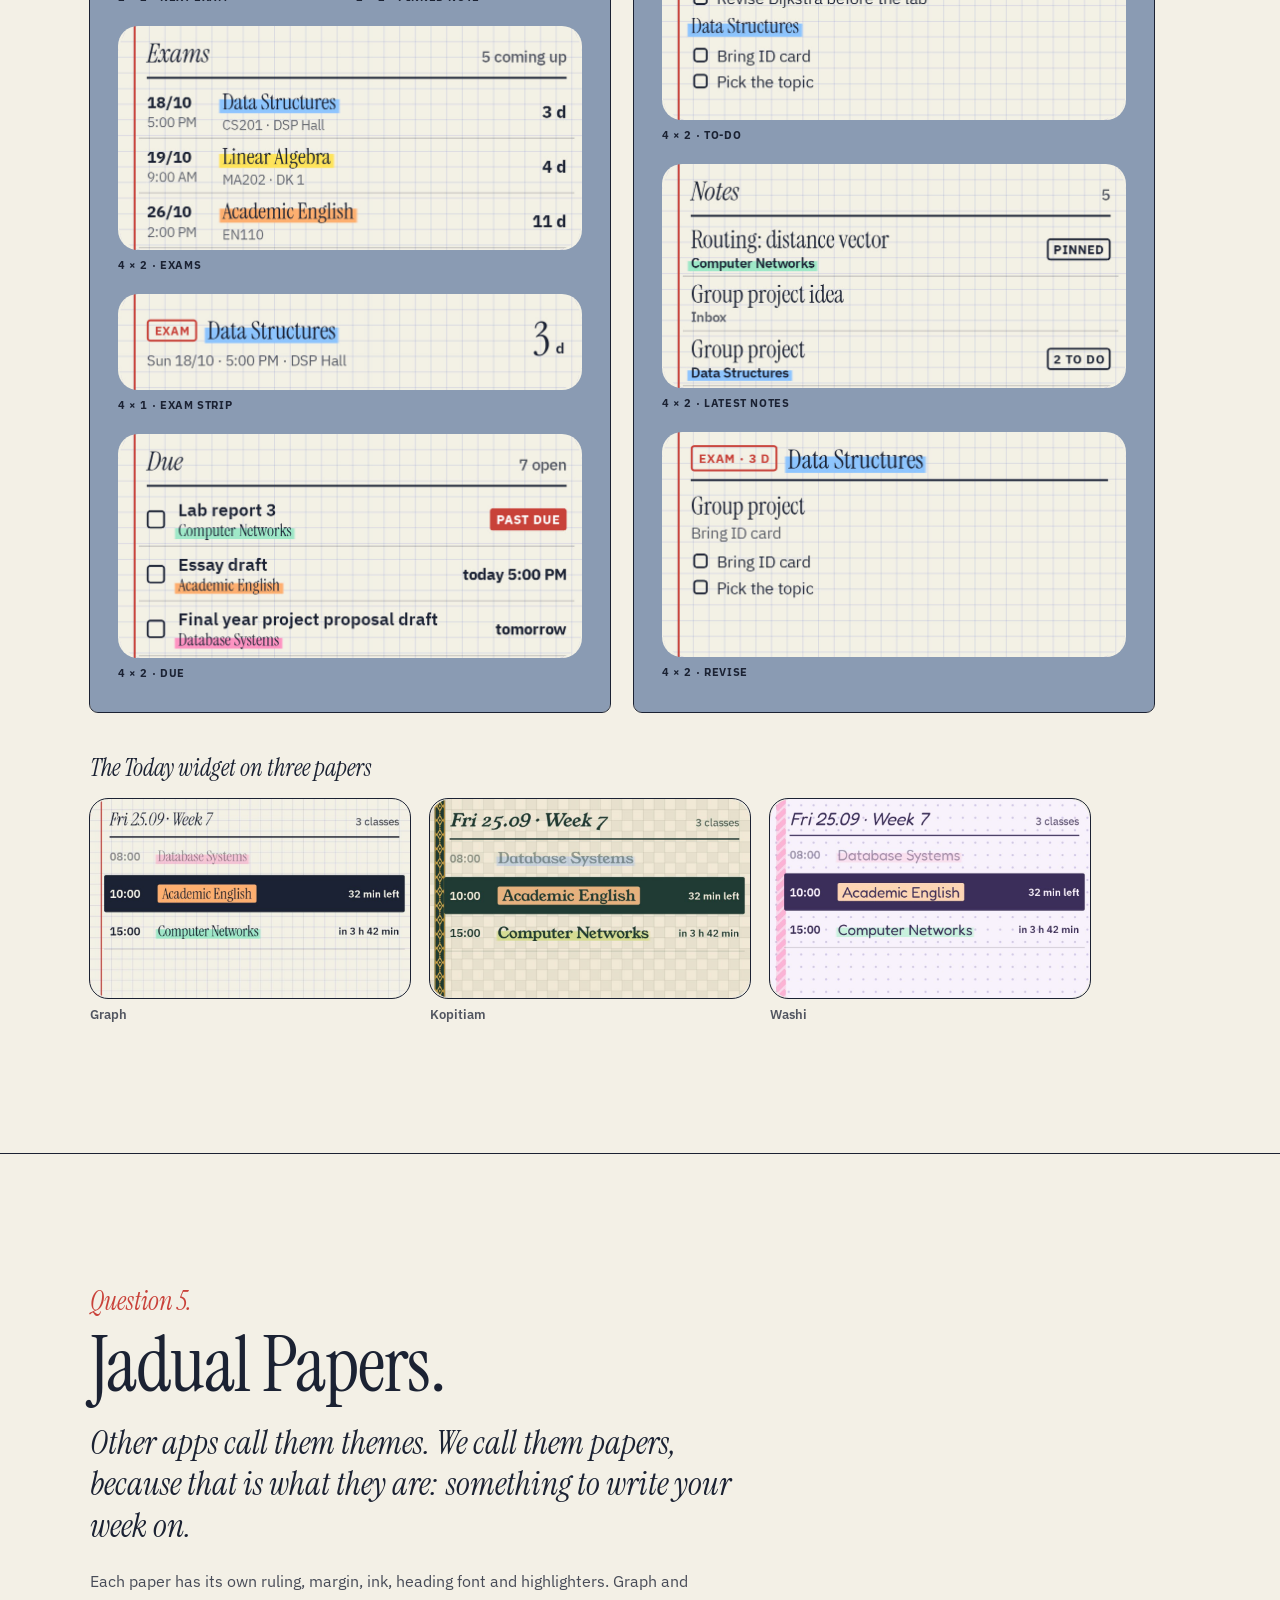
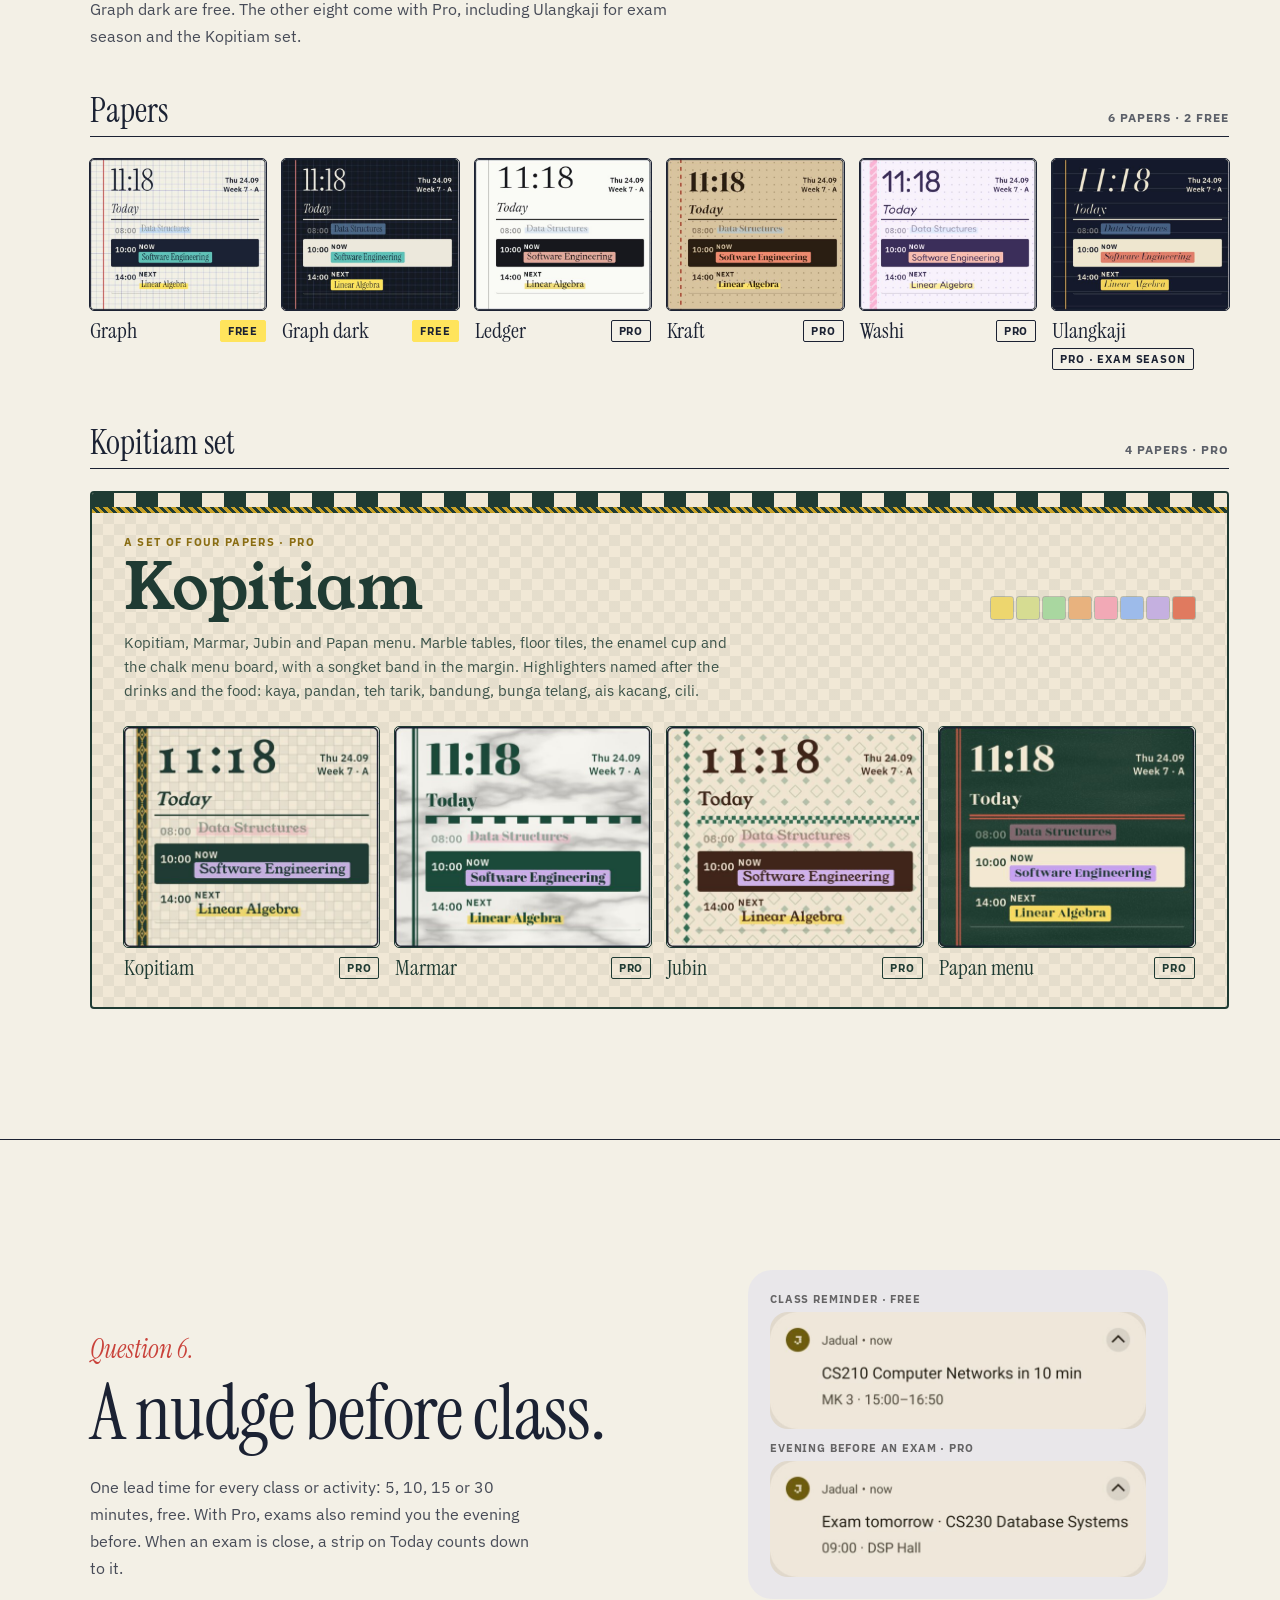
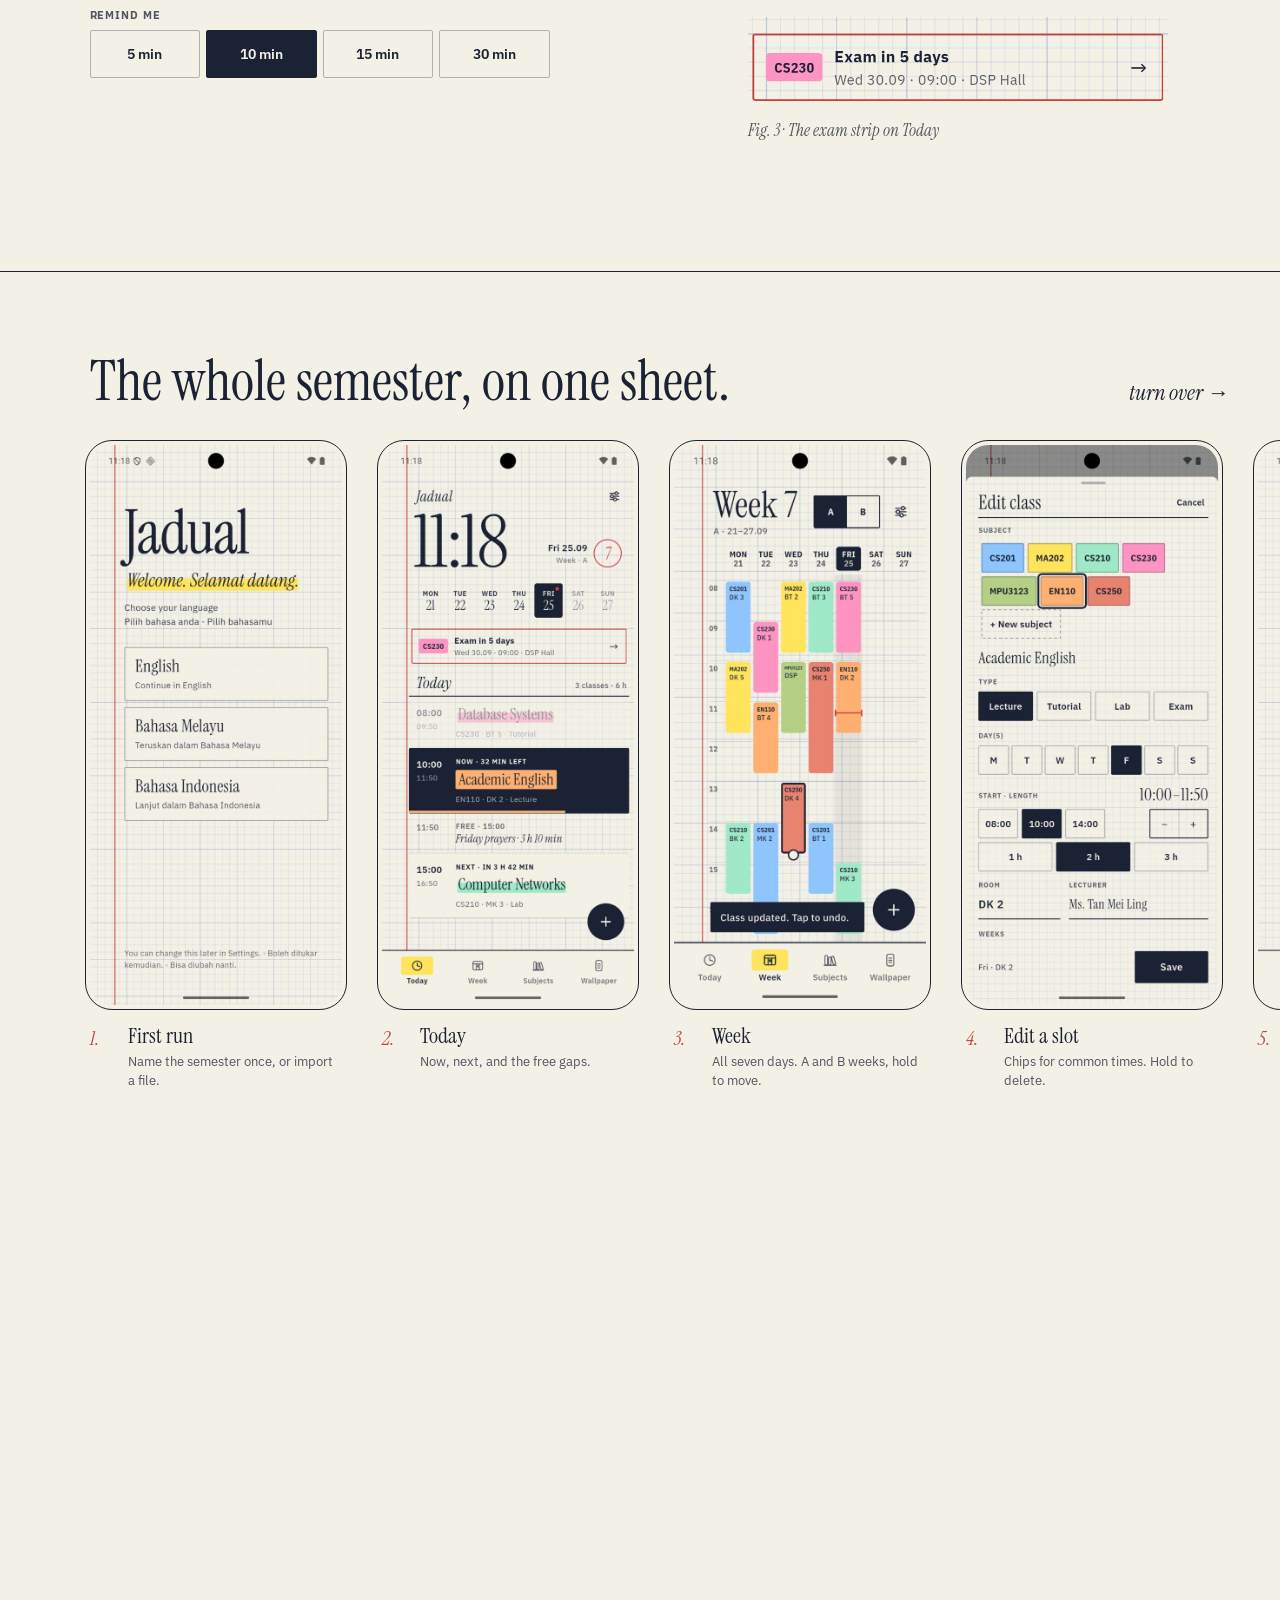
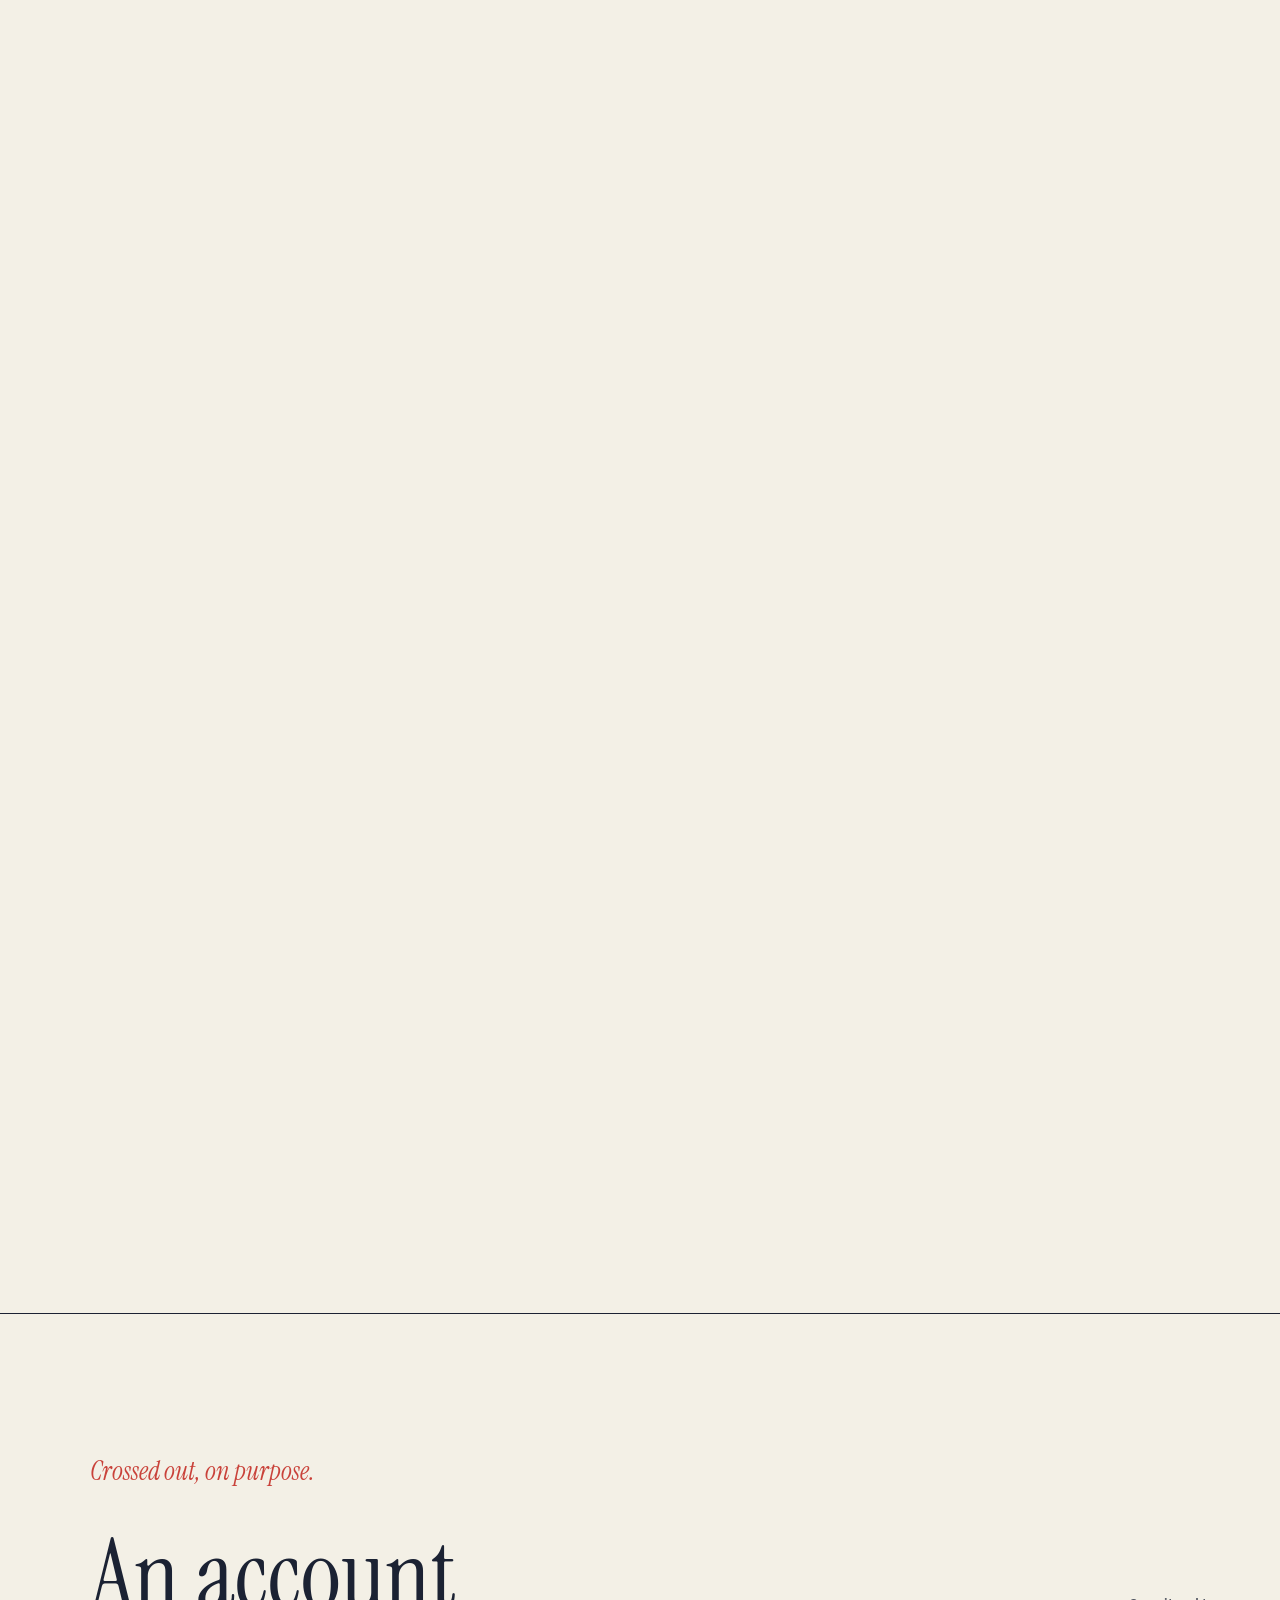
==== commit 2a43244c: "Playbook: free illustrated user guide (English PDF) Adds /playbook/ with the PDF and a landing page," ====
--- a/index.html
+++ b/index.html
@@ -264,7 +264,7 @@
 </div>
 <div style="margin-top:140px;padding-top:18px;border-top:1.5px solid rgb(var(--k));display:flex;flex-wrap:wrap;justify-content:space-between;gap:16px;font-size:13px;font-weight:500">
 <span>© 2026 Jadual</span>
-<div style="display:flex;gap:20px"><a href="privacy/" style="text-decoration:none">Privacy</a><a href="terms/" style="text-decoration:none">Terms</a><a href="changelog/" style="text-decoration:none">Changelog</a><a href="https://www.tiktok.com/@itsjadual.app" target="_blank" rel="noopener" style="text-decoration:none">TikTok</a><a href="https://www.youtube.com/@jadualapp" target="_blank" rel="noopener" style="text-decoration:none">YouTube</a><a href="mailto:jadual.support.app@gmail.com" style="text-decoration:none">Contact</a></div>
+<div style="display:flex;gap:20px"><a href="privacy/" style="text-decoration:none">Privacy</a><a href="terms/" style="text-decoration:none">Terms</a><a href="changelog/" style="text-decoration:none">Changelog</a><a href="playbook/" style="text-decoration:none">Playbook</a><a href="https://www.tiktok.com/@itsjadual.app" target="_blank" rel="noopener" style="text-decoration:none">TikTok</a><a href="https://www.youtube.com/@jadualapp" target="_blank" rel="noopener" style="text-decoration:none">YouTube</a><a href="mailto:jadual.support.app@gmail.com" style="text-decoration:none">Contact</a></div>
 </div>
 </footer>
 </div>
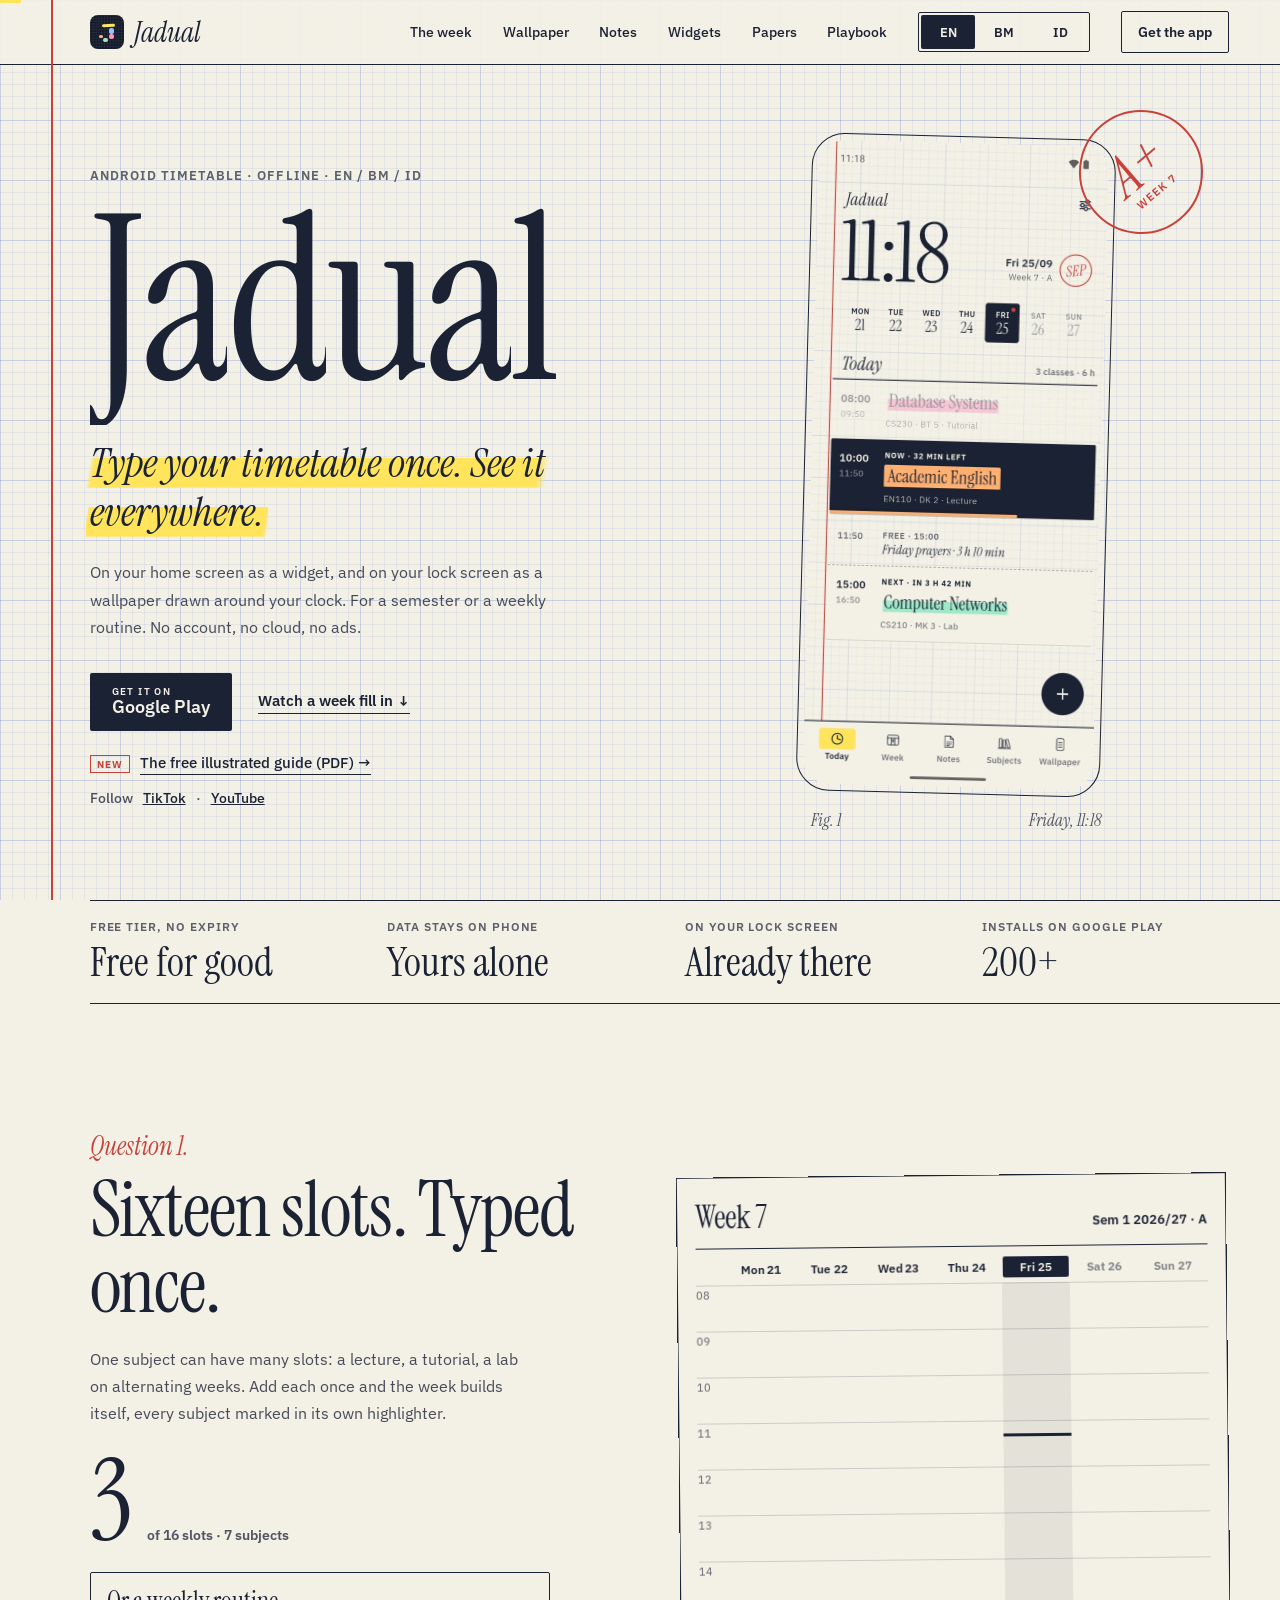
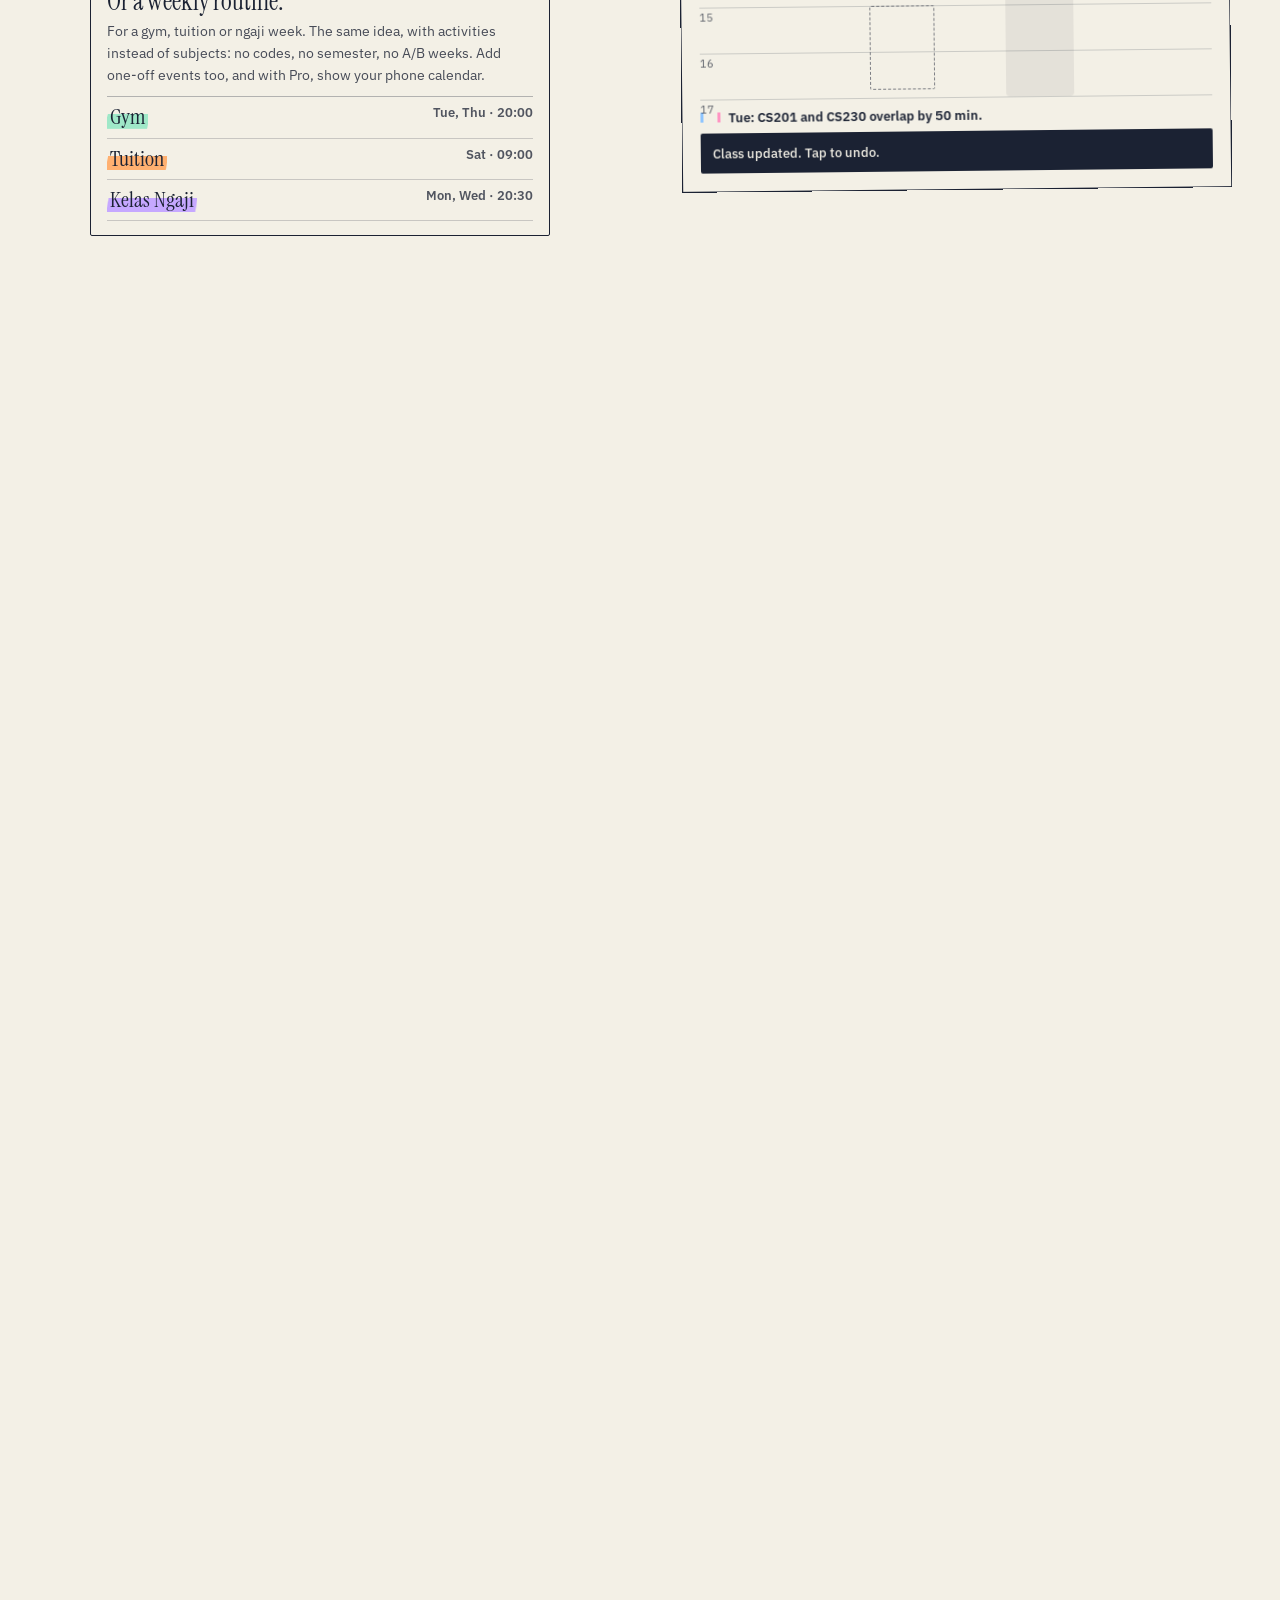
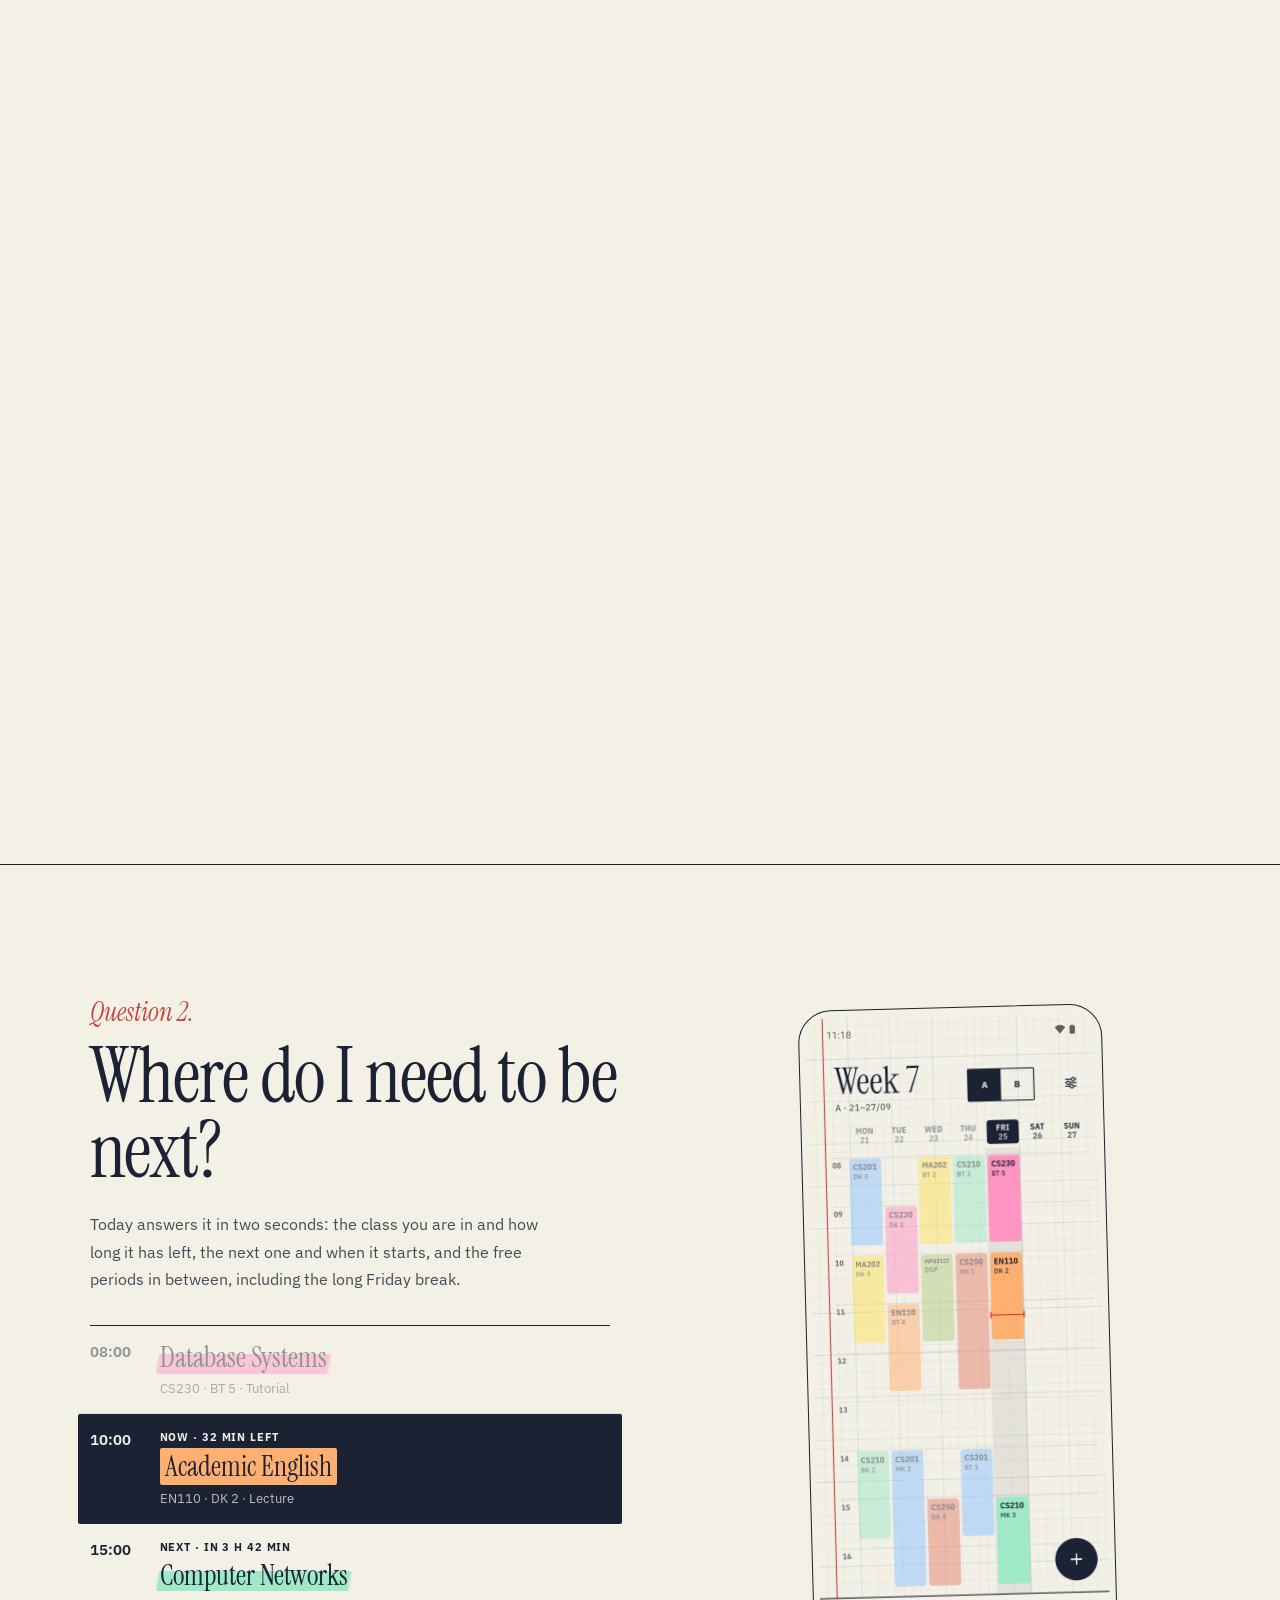
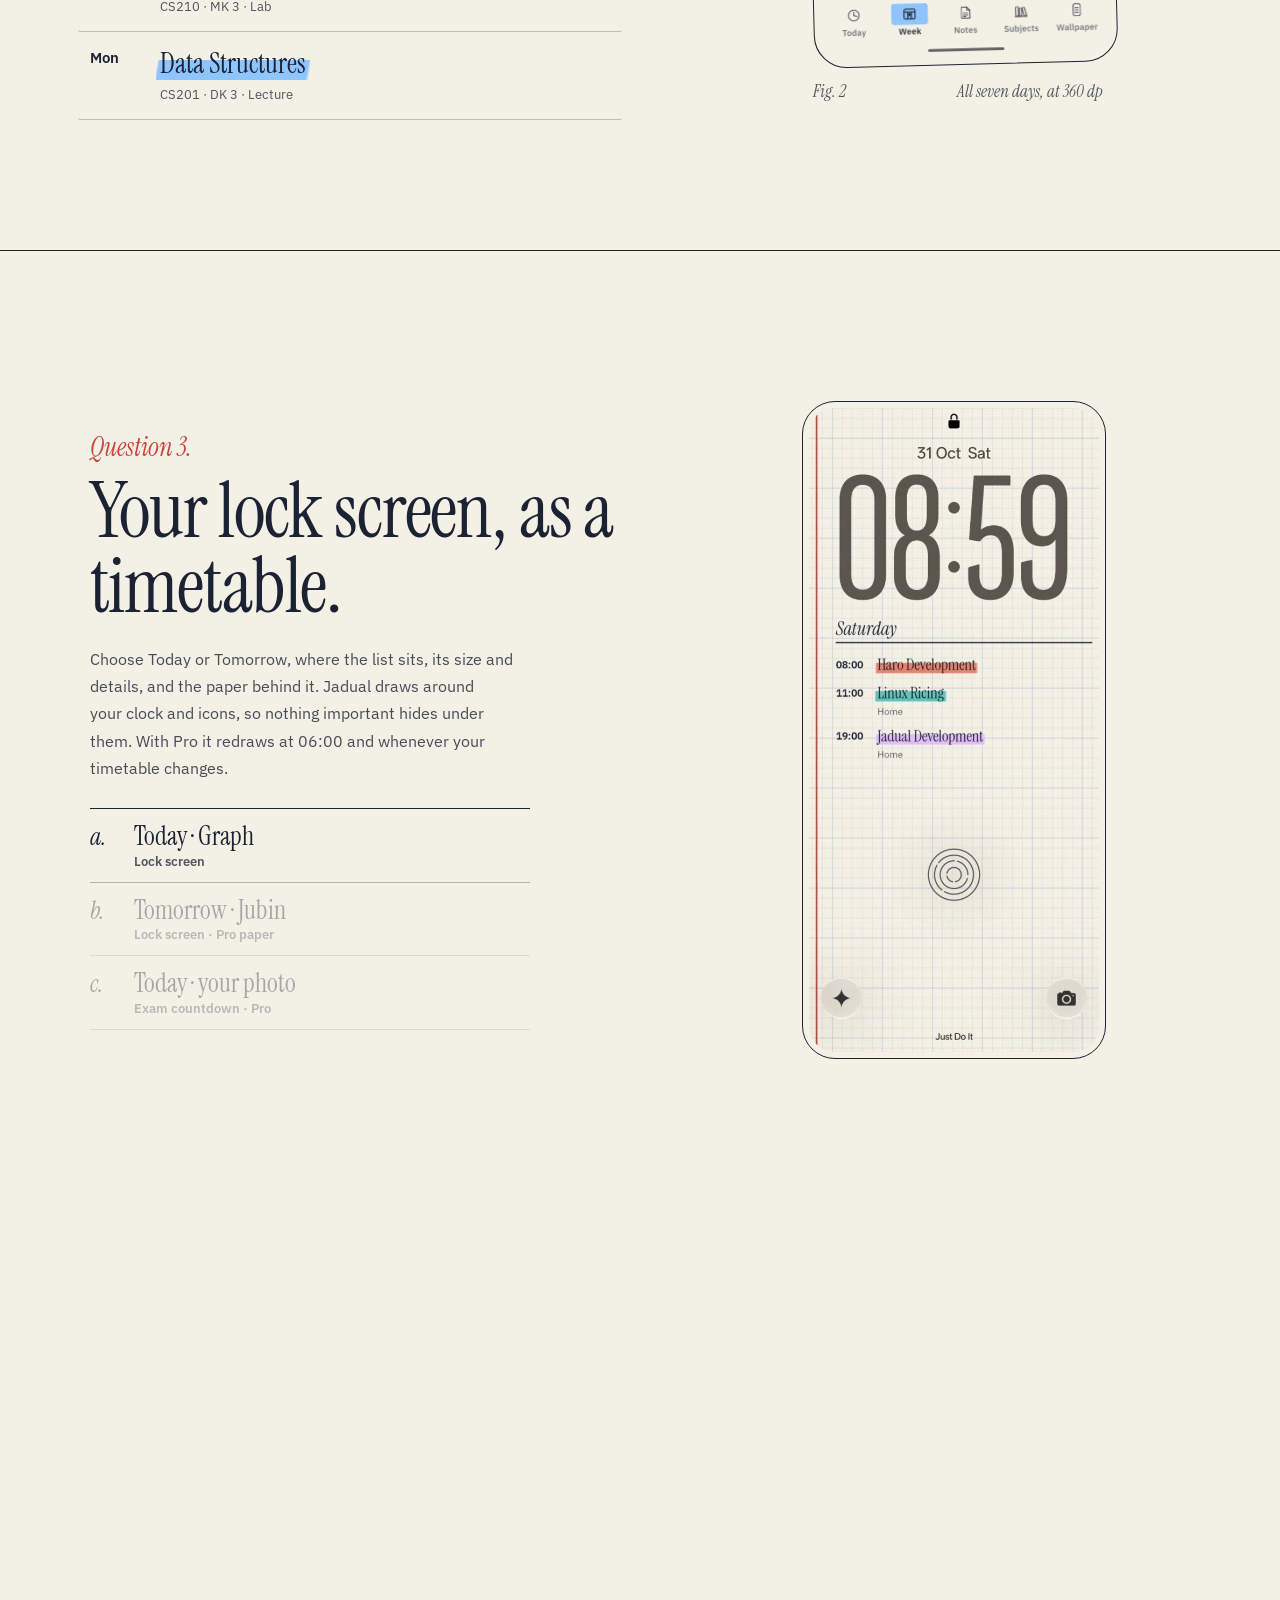
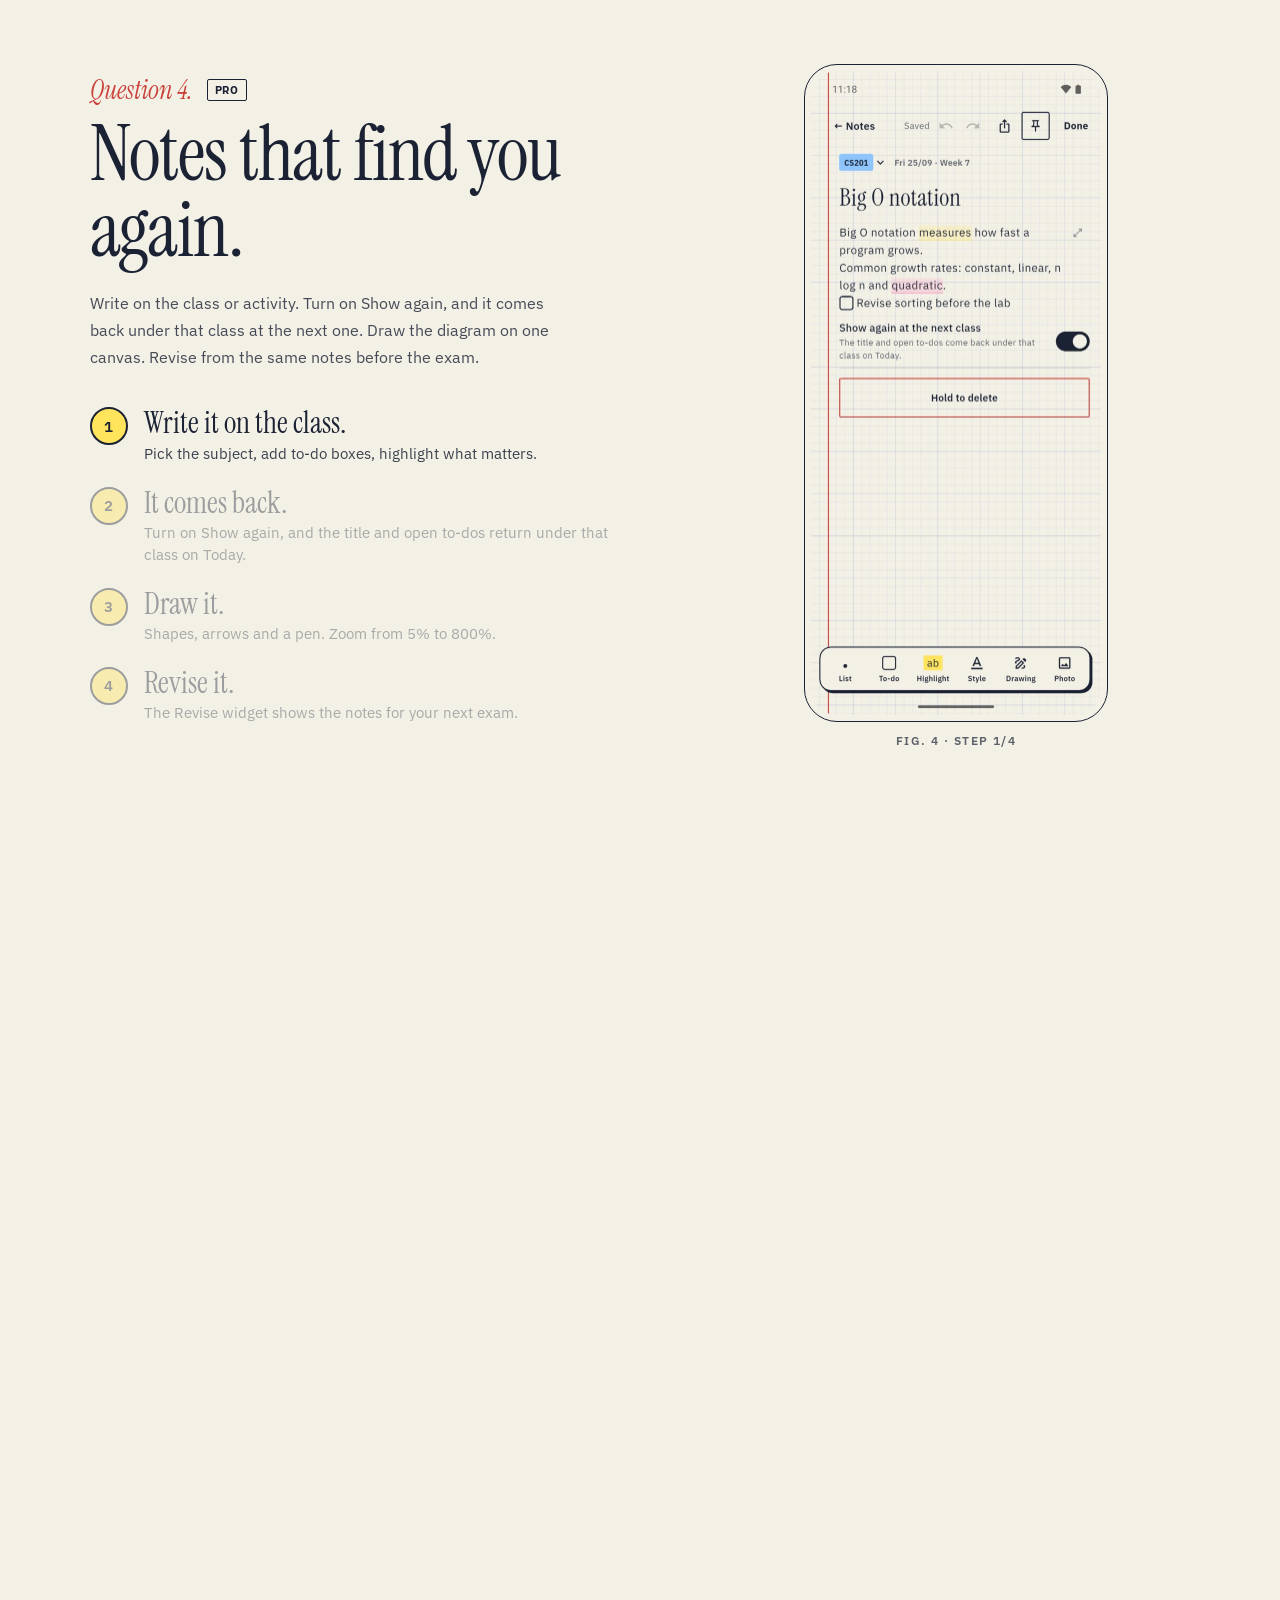
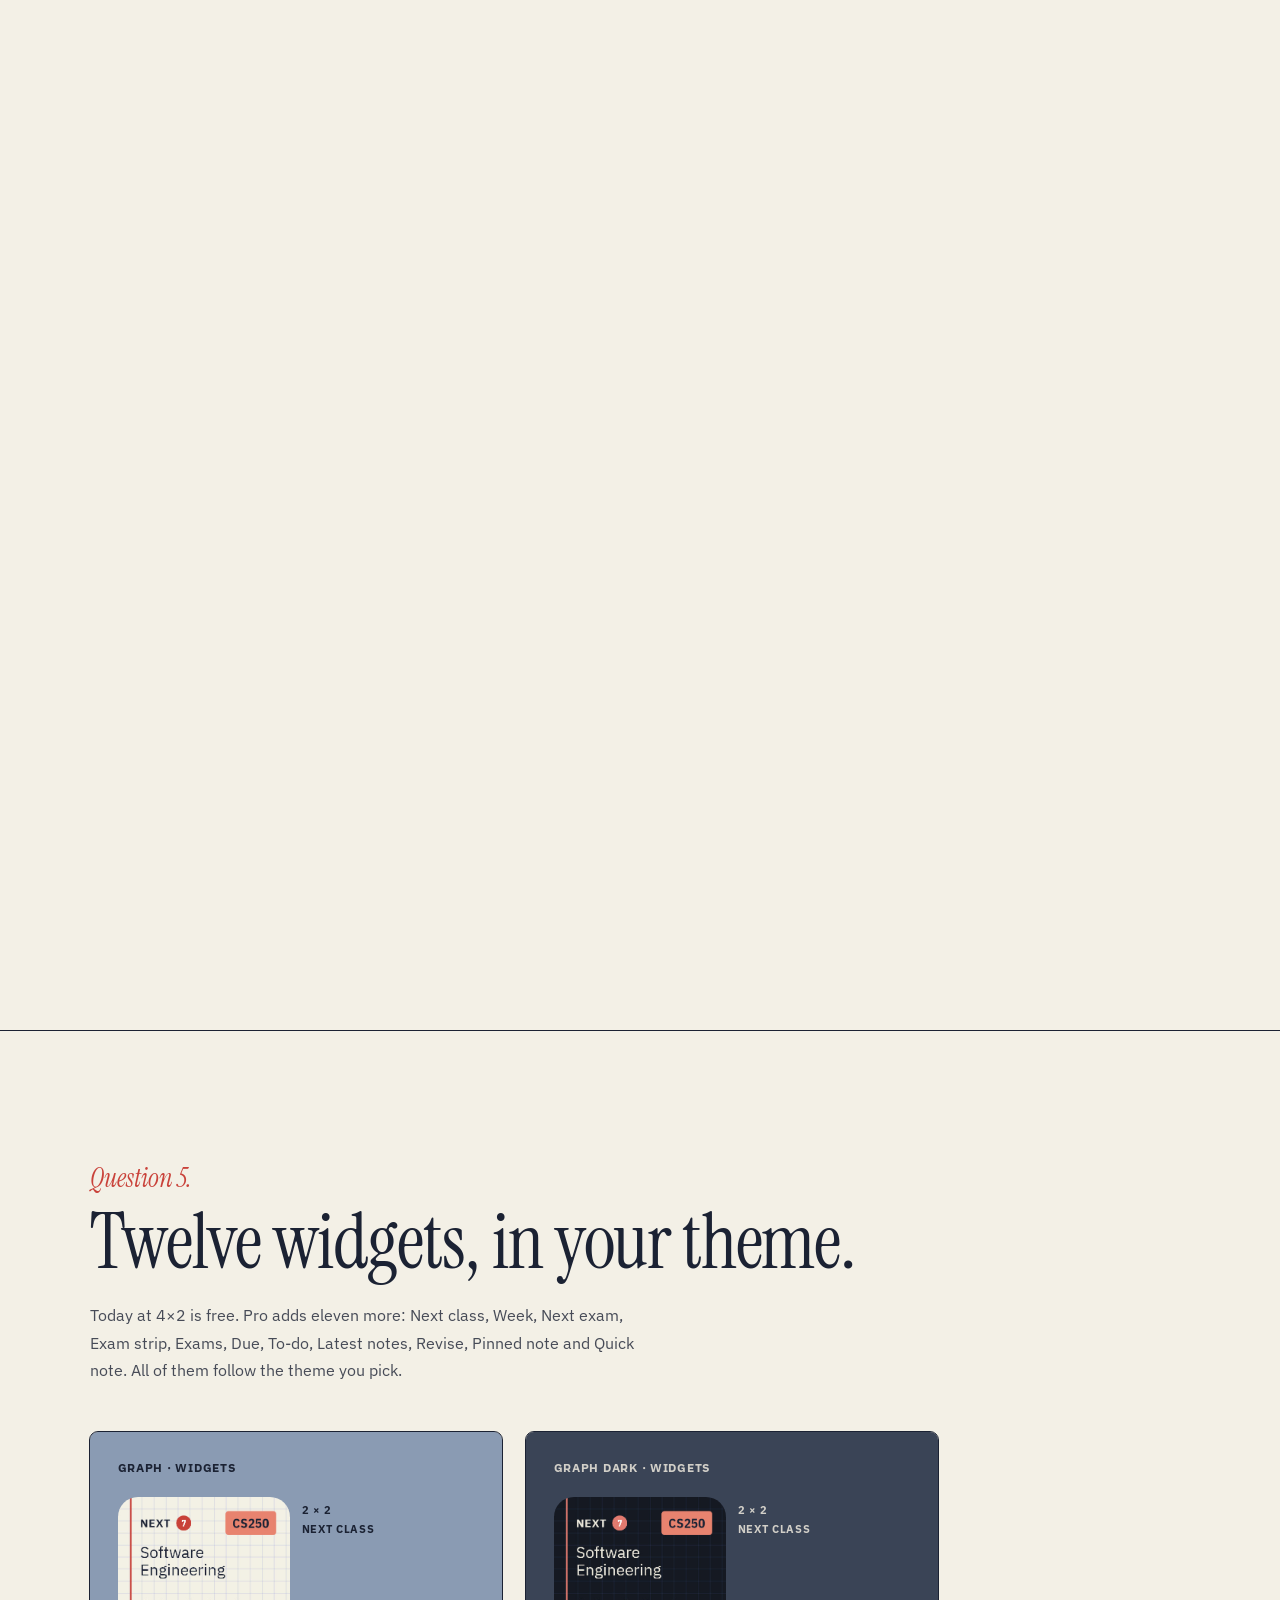
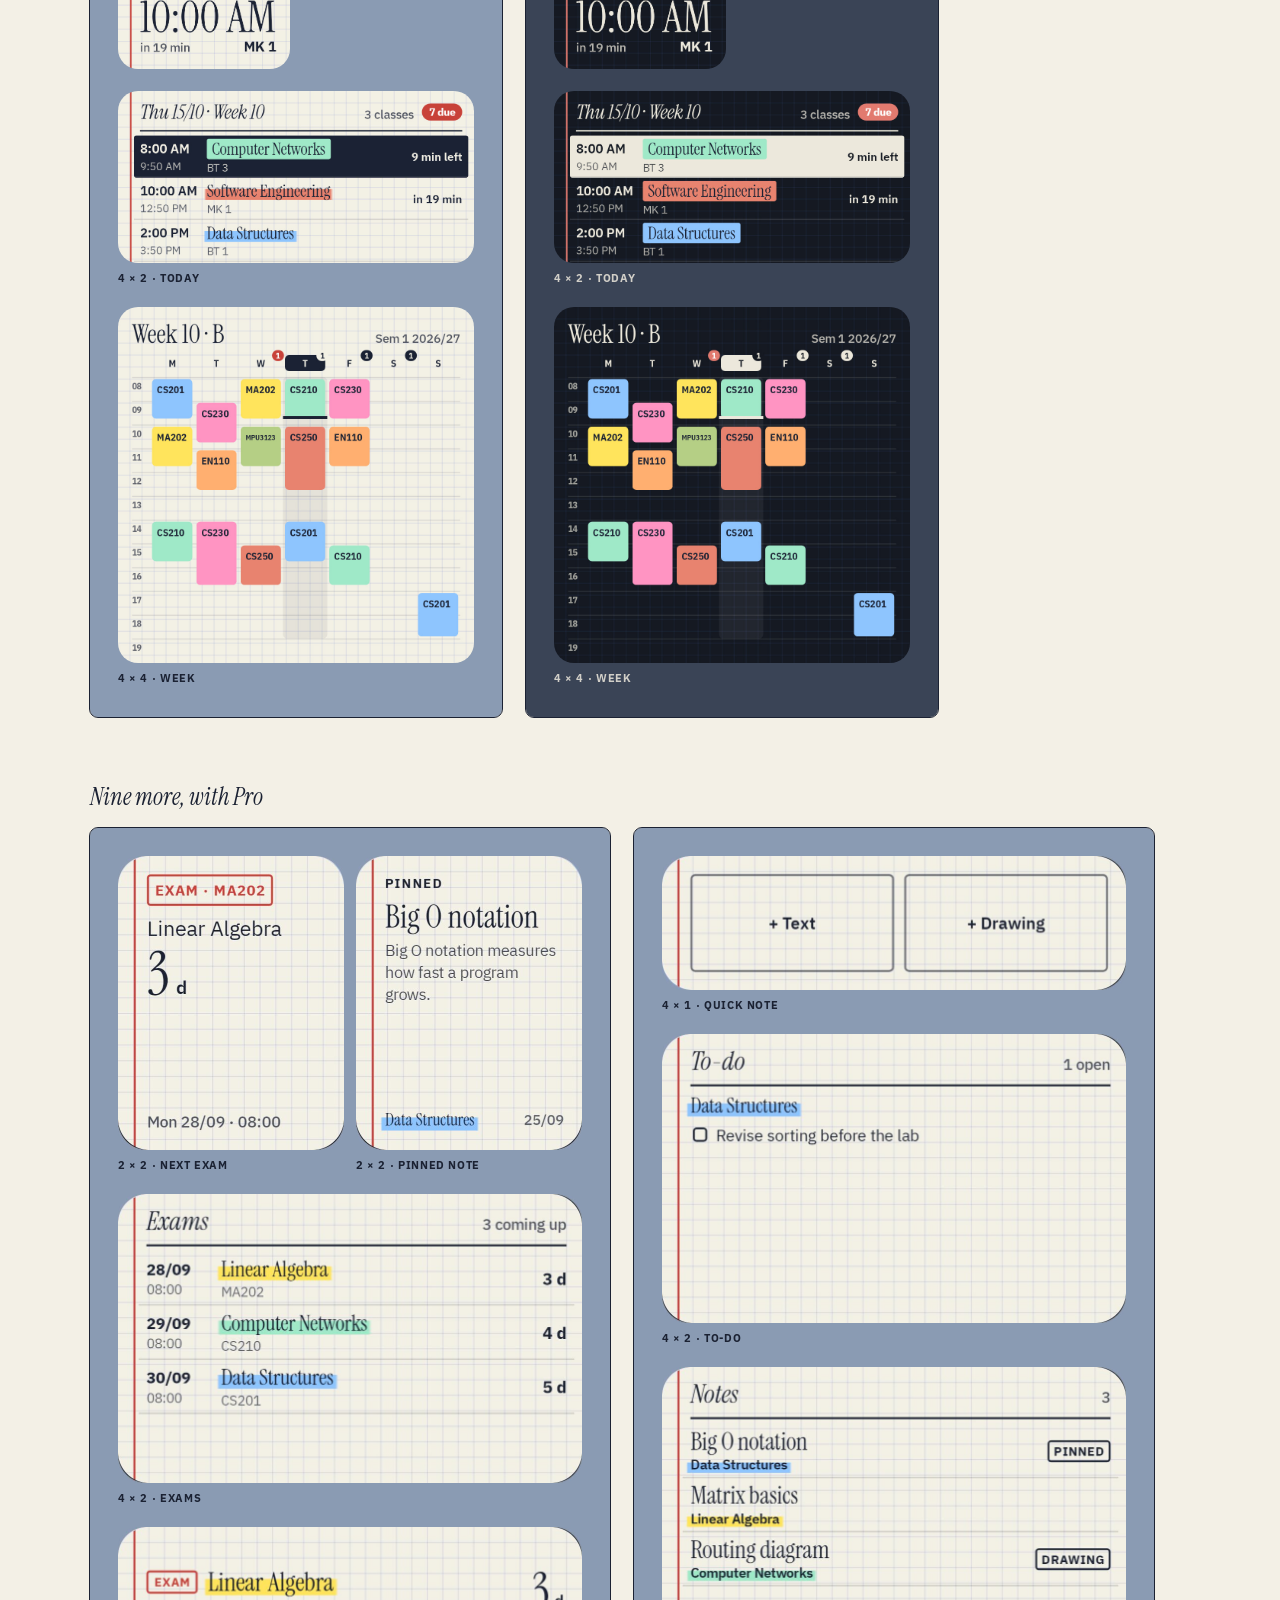
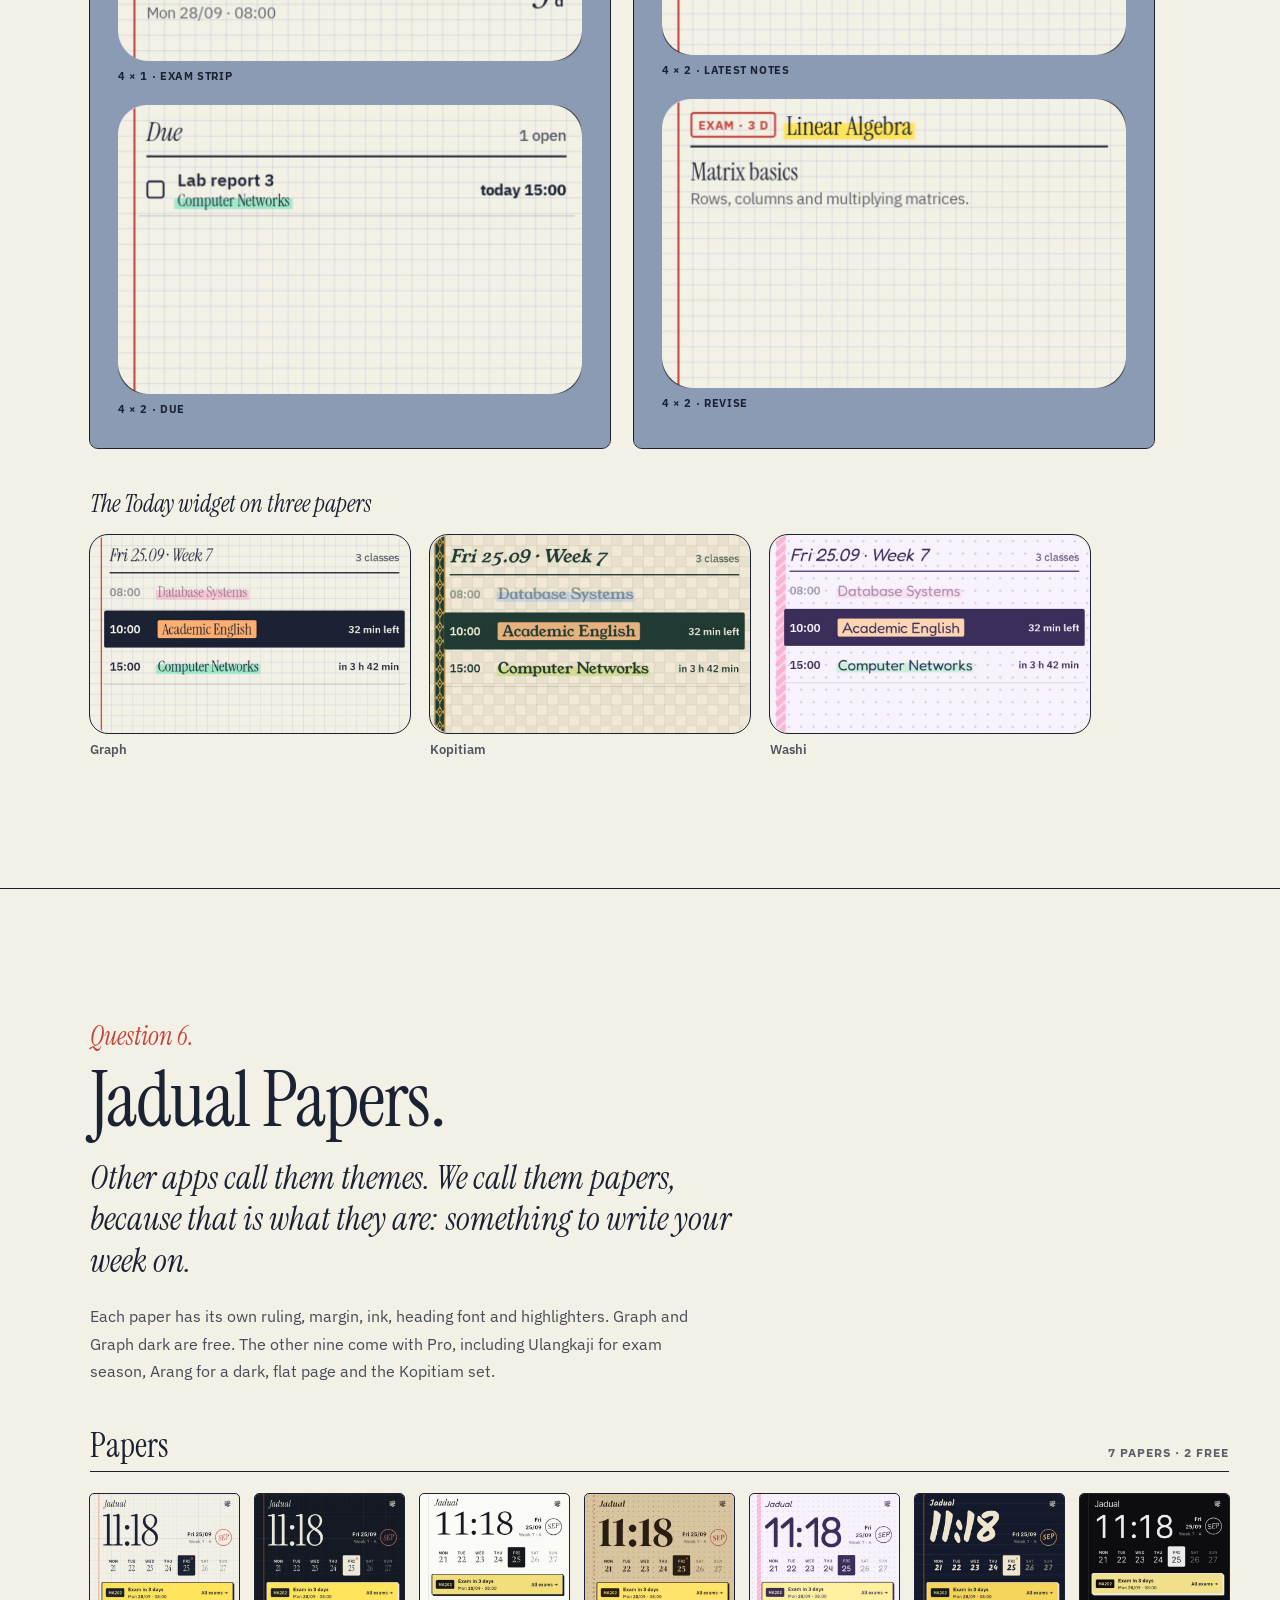
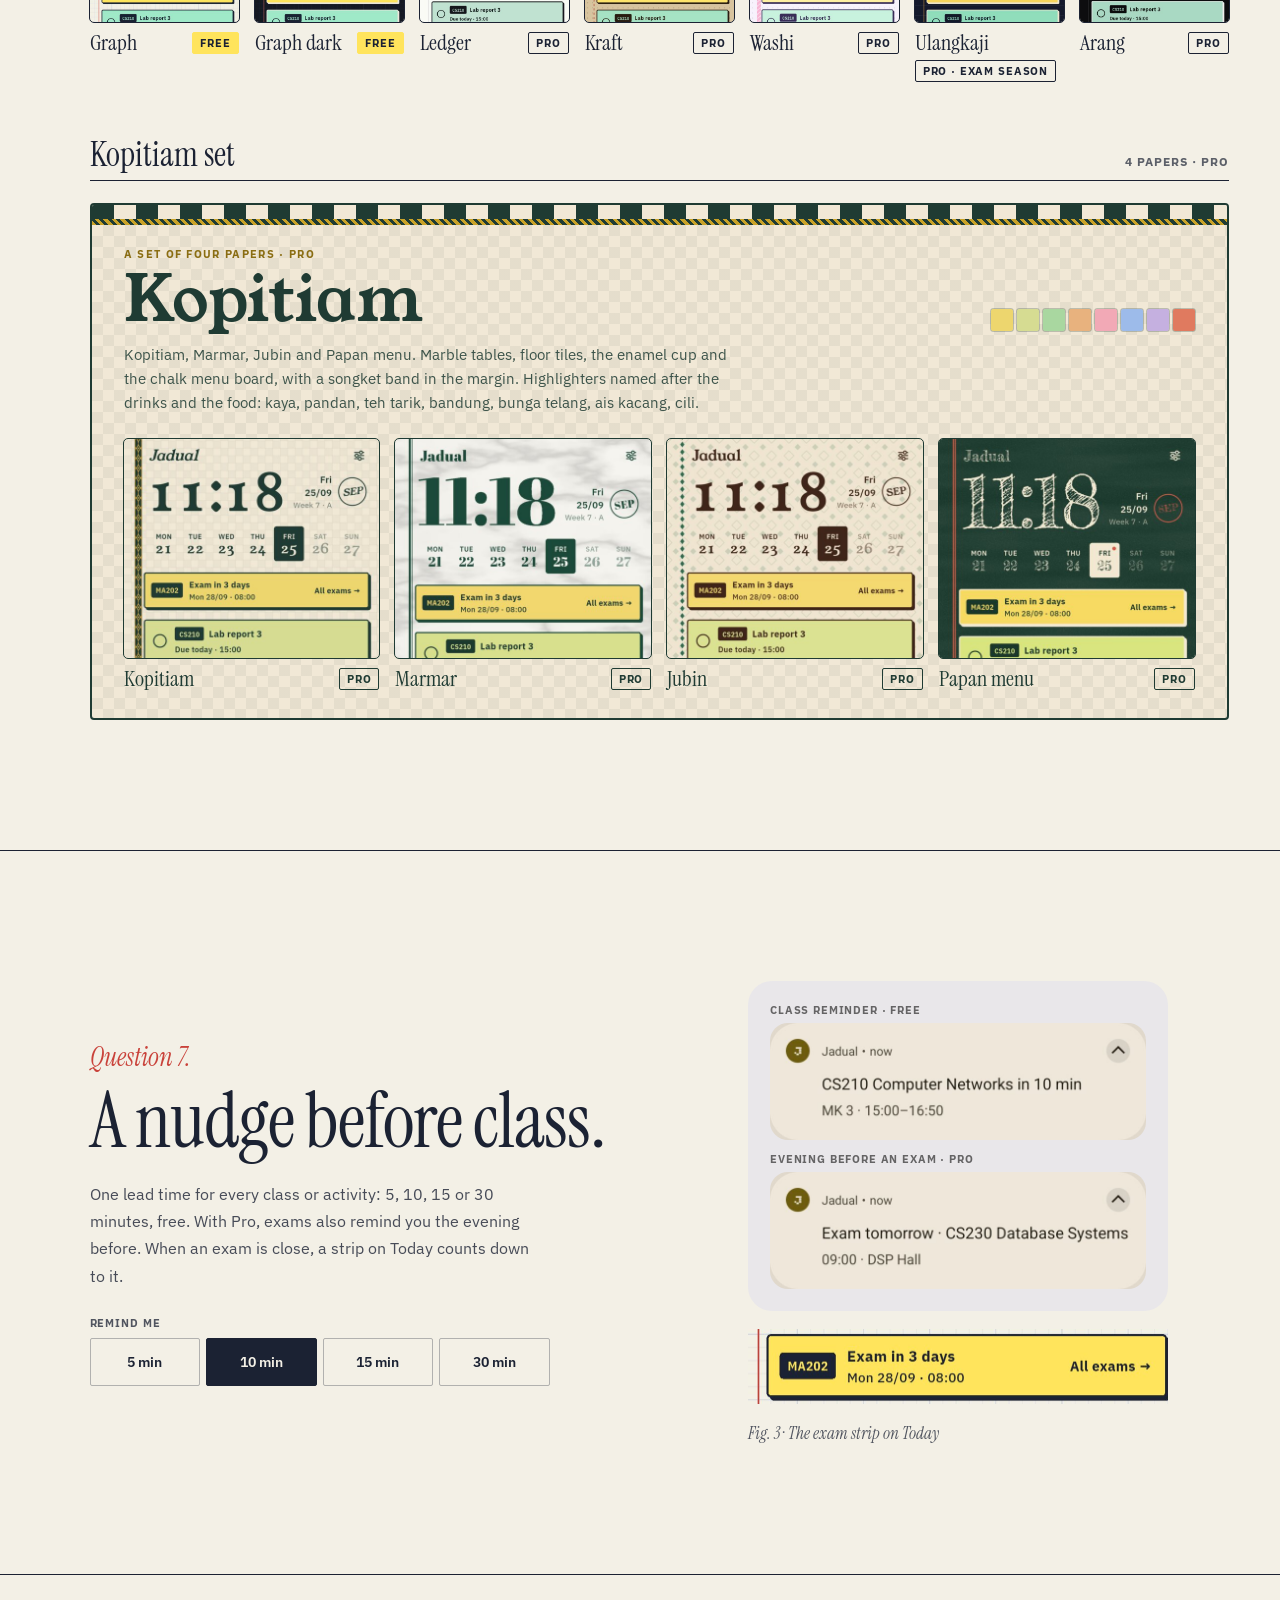
==== commit 2e275c28: "Landing page revamp: Notes scene, new hero, refreshed screens - New Question 4: Notes that find you " ====
--- a/index.html
+++ b/index.html
@@ -32,8 +32,10 @@
 <div style="display:flex;align-items:center;gap:clamp(12px,2.4vw,32px);font-size:14px;font-weight:500">
 <a data-navlink="" href="#week" style="text-decoration:none">The week</a>
 <a data-navlink="" href="#wallpaper" style="text-decoration:none">Wallpaper</a>
+<a data-navlink="" href="#notes" style="text-decoration:none">Notes</a>
 <a data-navlink="" href="#widgets" style="text-decoration:none">Widgets</a>
 <a data-navlink="" href="#themes" style="text-decoration:none">Papers</a>
+<a data-navlink="" href="playbook/" style="text-decoration:none">Playbook</a>
 <div role="group" aria-label="Language" style="display:flex;gap:2px;padding:2px;border:1.5px solid rgb(var(--k));border-radius:2px"><a href="" hreflang="en" aria-current="page" style="height:34px;min-width:38px;padding:0 8px;display:flex;align-items:center;justify-content:center;border-radius:2px;text-decoration:none;font-size:13px;font-weight:600;background:rgb(var(--k));color:rgb(var(--g))">EN</a><a href="ms/" hreflang="ms" style="height:34px;min-width:38px;padding:0 8px;display:flex;align-items:center;justify-content:center;border-radius:2px;text-decoration:none;font-size:13px;font-weight:600;color:rgb(var(--k))">BM</a><a href="id/" hreflang="id" style="height:34px;min-width:38px;padding:0 8px;display:flex;align-items:center;justify-content:center;border-radius:2px;text-decoration:none;font-size:13px;font-weight:600;color:rgb(var(--k))">ID</a></div><a data-navget="" href="#get" style="height:40px;padding:0 16px;display:flex;align-items:center;border:1.5px solid rgb(var(--k));border-radius:2px;text-decoration:none;font-weight:600;white-space:nowrap">Get the app</a>
 </div>
 </div>
@@ -41,18 +43,19 @@
 
 <header id="top" data-hero="" style="position:relative;min-height:100vh;padding:130px clamp(20px,4vw,56px) 56px clamp(48px,7vw,104px);box-sizing:border-box;display:grid;grid-template-columns:repeat(auto-fit,minmax(min(100%,440px),1fr));gap:48px;align-items:center;overflow:hidden">
 <div style="position:relative;z-index:2">
-<div data-hf="" style="font-size:13px;font-weight:600;letter-spacing:.08em;text-transform:uppercase;color:rgba(var(--k),.7)">Android timetable · Offline · EN / MS / ID</div>
+<div data-hf="" style="font-size:13px;font-weight:600;letter-spacing:.08em;text-transform:uppercase;color:rgba(var(--k),.7)">Android timetable · Offline · EN / BM / ID</div>
 <h1 aria-label="Jadual" style="margin:20px 0 0;font-family:'Instrument Serif',serif;font-weight:400;font-size:clamp(110px,18vw,280px);line-height:.84;letter-spacing:-.025em;display:flex"><span style="display:inline-block;overflow:hidden;padding-bottom:.12em"><span data-hl="" style="display:inline-block">J</span></span><span style="display:inline-block;overflow:hidden;padding-bottom:.12em"><span data-hl="" style="display:inline-block">a</span></span><span style="display:inline-block;overflow:hidden;padding-bottom:.12em"><span data-hl="" style="display:inline-block">d</span></span><span style="display:inline-block;overflow:hidden;padding-bottom:.12em"><span data-hl="" style="display:inline-block">u</span></span><span style="display:inline-block;overflow:hidden;padding-bottom:.12em"><span data-hl="" style="display:inline-block">a</span></span><span style="display:inline-block;overflow:hidden;padding-bottom:.12em"><span data-hl="" style="display:inline-block">l</span></span></h1>
 <p style="margin:14px 0 0;max-width:560px"><span data-mark="" style="font-family:'Instrument Serif',serif;font-style:italic;font-size:clamp(28px,3.2vw,44px);line-height:1.2;background-image:linear-gradient(100deg,transparent 1%,#FFE45C 2%,#FFE45C 97%,transparent 99%);background-repeat:no-repeat;background-position:0 88%;background-size:100% 55%;box-decoration-break:clone;-webkit-box-decoration-break:clone;padding:0 4px;margin:0 -4px;color:#1b2233">Type your timetable once. See it everywhere.</span></p>
 <p data-hf="" style="margin:22px 0 0;font-size:16px;line-height:1.7;color:rgba(var(--k),.8);max-width:480px;text-wrap:pretty">On your home screen as a widget, and on your lock screen as a wallpaper drawn around your clock. For a semester or a weekly routine. No account, no cloud, no ads.</p>
-<div data-hf="" style="display:flex;flex-wrap:wrap;gap:12px;margin-top:32px;align-items:center">
+<div data-hf="" style="display:flex;flex-wrap:wrap;gap:14px 26px;margin-top:32px;align-items:center">
 <a href="https://play.google.com/store/apps/details?id=io.github.haziqlucii.jadual&referrer=utm_source%3Dsite%26utm_medium%3Dlanding" style="display:inline-flex;align-items:center;gap:14px;height:58px;padding:0 22px;background:rgb(var(--k));color:rgb(var(--g));border-radius:2px;text-decoration:none"><span style="display:flex;flex-direction:column;line-height:1.15"><span style="font-size:10px;font-weight:600;letter-spacing:.14em">GET IT ON</span><span style="font-size:18px;font-weight:600">Google Play</span></span></a>
-<a href="#week" style="height:58px;padding:0 20px;display:inline-flex;align-items:center;gap:10px;border:1.5px solid rgb(var(--k));border-radius:2px;text-decoration:none;font-size:15px;font-weight:600">Watch a week fill in ↓</a>
-</div>
-<div data-hf="" style="display:flex;flex-wrap:wrap;gap:14px;margin-top:14px;align-items:center">
-<a href="https://www.tiktok.com/@itsjadual.app" target="_blank" rel="noopener" style="display:inline-flex;align-items:center;gap:14px;height:58px;padding:0 22px;background:#FFE45C;color:#1b2233;border:1.5px solid #1b2233;border-radius:2px;text-decoration:none"><svg viewBox="0 0 24 24" width="26" height="26" aria-hidden="true" style="flex:none"><path fill="currentColor" d="M12.525.02c1.31-.02 2.61-.01 3.91-.02.08 1.53.63 3.09 1.75 4.17 1.12 1.11 2.7 1.62 4.24 1.79v4.03c-1.44-.05-2.89-.35-4.2-.97-.57-.26-1.1-.59-1.62-.93-.01 2.92.01 5.84-.02 8.75-.08 1.4-.54 2.79-1.35 3.94-1.31 1.92-3.58 3.17-5.91 3.21-1.43.08-2.86-.31-4.08-1.03-2.02-1.19-3.44-3.37-3.65-5.71-.02-.5-.03-1-.01-1.49.18-1.9 1.12-3.72 2.58-4.96 1.66-1.44 3.98-2.13 6.15-1.72.02 1.48-.04 2.96-.04 4.44-.99-.32-2.15-.23-3.02.37-.63.41-1.11 1.04-1.36 1.75-.21.51-.15 1.07-.14 1.61.24 1.64 1.82 3.02 3.5 2.87 1.12-.01 2.19-.66 2.77-1.61.19-.33.4-.67.41-1.06.1-1.79.06-3.57.07-5.36.01-4.03-.01-8.05.02-12.07z"/></svg><span style="display:flex;flex-direction:column;line-height:1.15"><span style="font-size:10px;font-weight:600;letter-spacing:.14em">FOLLOW ON</span><span style="font-size:18px;font-weight:600">TikTok ↗</span></span></a>
-<a href="https://www.youtube.com/@jadualapp" target="_blank" rel="noopener" style="display:inline-flex;align-items:center;gap:14px;height:58px;padding:0 22px;background:#FF94C2;color:#1b2233;border:1.5px solid #1b2233;border-radius:2px;text-decoration:none"><svg viewBox="0 0 24 24" width="28" height="28" aria-hidden="true" style="flex:none"><path fill="currentColor" d="M23.5 6.2a3 3 0 0 0-2.1-2.1C19.5 3.6 12 3.6 12 3.6s-7.5 0-9.4.5A3 3 0 0 0 .5 6.2C0 8.1 0 12 0 12s0 3.9.5 5.8a3 3 0 0 0 2.1 2.1c1.9.5 9.4.5 9.4.5s7.5 0 9.4-.5a3 3 0 0 0 2.1-2.1c.5-1.9.5-5.8.5-5.8s0-3.9-.5-5.8zM9.6 15.6V8.4l6.2 3.6-6.2 3.6z"/></svg><span style="display:flex;flex-direction:column;line-height:1.15"><span style="font-size:10px;font-weight:600;letter-spacing:.14em">WATCH ON</span><span style="font-size:18px;font-weight:600">YouTube ↗</span></span></a>
-<span style="font-size:14px;font-weight:500;color:rgba(var(--k),.8);max-width:260px;line-height:1.4">Short clips on what is coming next</span>
+<a href="#week" style="font-size:15px;font-weight:600;text-decoration:none;border-bottom:1.5px solid rgb(var(--k));padding-bottom:3px">Watch a week fill in ↓</a>
+</div>
+<a data-hf="" href="playbook/" style="margin-top:22px;display:inline-flex;align-items:center;gap:10px;font-size:15px;font-weight:500;text-decoration:none">
+<span style="font-size:10px;font-weight:700;letter-spacing:.12em;color:var(--rule);border:1.5px solid var(--rule);padding:2px 6px 1px">NEW</span>
+<span style="border-bottom:1.5px solid rgb(var(--k));padding-bottom:2px">The free illustrated guide (PDF) →</span></a>
+<div data-hf="" style="display:flex;flex-wrap:wrap;gap:6px 10px;margin-top:14px;align-items:center;font-size:13.5px;font-weight:500;color:rgba(var(--k),.78)">
+Follow <a href="https://www.tiktok.com/@itsjadual.app" target="_blank" rel="noopener" style="text-decoration:underline">TikTok</a><span aria-hidden="true">·</span><a href="https://www.youtube.com/@jadualapp" target="_blank" rel="noopener" style="text-decoration:underline">YouTube</a>
 </div>
 </div>
 <div data-hpar="" style="position:relative;z-index:1;justify-self:center"><div data-hphone="" style="display:flex;flex-direction:column;gap:12px">
@@ -74,7 +77,7 @@
 <div style="display:flex;align-items:baseline;gap:14px;margin-top:28px"><span data-wkn="" style="font-family:'Instrument Serif',serif;font-size:clamp(84px,9vw,130px);line-height:.8;font-variant-numeric:tabular-nums">16</span><span style="font-size:14px;font-weight:600;color:rgba(var(--k),.75)">of 16 slots · 7 subjects</span></div>
 <div style="margin-top:24px;max-width:460px;padding:14px 16px;border:1.5px solid rgb(var(--k));border-radius:2px;background:rgb(var(--g));box-sizing:border-box">
 <div style="font-family:'Instrument Serif',serif;font-size:26px;line-height:1.1">Or a weekly routine.</div>
-<p style="margin:6px 0 10px;font-size:14px;line-height:1.55;color:rgba(var(--k),.8);text-wrap:pretty">For a gym, tuition or ngaji week. The same idea, with activities instead of subjects: no codes, no semester, no A/B weeks.</p>
+<p style="margin:6px 0 10px;font-size:14px;line-height:1.55;color:rgba(var(--k),.8);text-wrap:pretty">For a gym, tuition or ngaji week. The same idea, with activities instead of subjects: no codes, no semester, no A/B weeks. Add one-off events too, and with Pro, show your phone calendar.</p>
 <div style="display:flex;flex-direction:column;border-top:1px solid rgba(var(--k),.3)"><div style="display:grid;grid-template-columns:minmax(0,1fr) auto;gap:10px;align-items:baseline;padding:7px 0;border-bottom:1px solid rgba(var(--k),.2)"><span style="font-family:'Instrument Serif',serif;font-size:22px;line-height:1.2;background-image:linear-gradient(100deg,transparent 1%,#9FE8C8 2.5%,#9FE8C8 97%,transparent 99%);background-repeat:no-repeat;background-position:0 88%;background-size:100% 55%;padding:0 3px;align-self:flex-start;justify-self:start">Gym</span><span style="font-size:12.5px;font-weight:600;color:rgba(var(--k),.75);text-align:right">Tue, Thu · 20:00</span></div><div style="display:grid;grid-template-columns:minmax(0,1fr) auto;gap:10px;align-items:baseline;padding:7px 0;border-bottom:1px solid rgba(var(--k),.2)"><span style="font-family:'Instrument Serif',serif;font-size:22px;line-height:1.2;background-image:linear-gradient(100deg,transparent 1%,#FFB070 2.5%,#FFB070 97%,transparent 99%);background-repeat:no-repeat;background-position:0 88%;background-size:100% 55%;padding:0 3px;align-self:flex-start;justify-self:start">Tuition</span><span style="font-size:12.5px;font-weight:600;color:rgba(var(--k),.75);text-align:right">Sat · 09:00</span></div><div style="display:grid;grid-template-columns:minmax(0,1fr) auto;gap:10px;align-items:baseline;padding:7px 0;border-bottom:1px solid rgba(var(--k),.2)"><span style="font-family:'Instrument Serif',serif;font-size:22px;line-height:1.2;background-image:linear-gradient(100deg,transparent 1%,#C6A8FF 2.5%,#C6A8FF 97%,transparent 99%);background-repeat:no-repeat;background-position:0 88%;background-size:100% 55%;padding:0 3px;align-self:flex-start;justify-self:start">Kelas Ngaji</span><span style="font-size:12.5px;font-weight:600;color:rgba(var(--k),.75);text-align:right">Mon, Wed · 20:30</span></div></div>
 </div>
 </div>
@@ -155,8 +158,18 @@
 </div>
 </section>
 
+<section id="notes" data-notes="" style="position:relative;padding:130px clamp(20px,4vw,56px) 130px clamp(48px,7vw,104px);box-sizing:border-box;border-top:1.5px solid rgb(var(--k));display:grid;grid-template-columns:repeat(auto-fit,minmax(min(100%,360px),1fr));gap:48px;align-items:center;overflow:hidden">
+<div>
+<div style="display:flex;align-items:center;gap:14px"><div style="font-family:'Instrument Serif',serif;font-style:italic;font-size:26px;color:var(--rule)">Question 4.</div><span style="font-size:10.5px;font-weight:800;letter-spacing:.08em;text-transform:uppercase;padding:3px 7px;border-radius:2px;border:1.5px solid currentColor">Pro</span></div>
+<h2 style="margin:10px 0 0;font-family:'Instrument Serif',serif;font-weight:400;font-size:clamp(44px,6vw,88px);line-height:.98;letter-spacing:-.015em;max-width:640px">Notes that find you again.</h2>
+<p style="margin:22px 0 0;font-size:16px;line-height:1.7;color:rgba(var(--k),.8);max-width:480px;text-wrap:pretty">Write on the class or activity. Turn on Show again, and it comes back under that class at the next one. Draw the diagram on one canvas. Revise from the same notes before the exam.</p>
+<ol class="n-steps"><li data-nstep="" class="n-step"><span class="n-dot">1</span><div><div class="n-t">Write it on the class.</div><div class="n-d">Pick the subject, add to-do boxes, highlight what matters.</div></div></li><li data-nstep="" class="n-step"><span class="n-dot">2</span><div><div class="n-t">It comes back.</div><div class="n-d">Turn on Show again, and the title and open to-dos return under that class on Today.</div></div></li><li data-nstep="" class="n-step"><span class="n-dot">3</span><div><div class="n-t">Draw it.</div><div class="n-d">Shapes, arrows and a pen. Zoom from 5% to 800%.</div></div></li><li data-nstep="" class="n-step"><span class="n-dot">4</span><div><div class="n-t">Revise it.</div><div class="n-d">The Revise widget shows the notes for your next exam.</div></div></li></ol>
+</div>
+<div class="n-stage"><figure data-nframe="" class="n-frame"><div><div style="width:290px;height:644px;overflow:hidden;border-radius:26px;outline:1.5px solid rgb(var(--k));outline-offset:6px;transform:rotate(0deg);"><img src="assets/screens/en/notes_editor.jpg" alt="A note in the Jadual editor with a to-do and a highlight" width="290" height="644" loading="lazy" decoding="async" style="display:block;width:100%;height:100%;object-fit:cover"></div><figcaption style="margin-top:18px;font-size:12px;font-weight:600;letter-spacing:.12em;text-transform:uppercase;color:rgba(var(--k),.7);text-align:center">Fig. 4 · Step 1/4</figcaption></div></figure><figure data-nframe="" class="n-frame"><div><img src="assets/screens/en/note_today.jpg" alt="Today with the note under its class" width="700" height="392" loading="lazy" decoding="async" style="display:block;width:340px;max-width:100%;height:auto;border-radius:6px;outline:1.5px solid rgb(var(--k));outline-offset:6px"><figcaption style="margin-top:18px;font-size:12px;font-weight:600;letter-spacing:.12em;text-transform:uppercase;color:rgba(var(--k),.7);text-align:center">Fig. 4 · Step 2/4</figcaption></div></figure><figure data-nframe="" class="n-frame"><div><div style="width:290px;height:644px;overflow:hidden;border-radius:26px;outline:1.5px solid rgb(var(--k));outline-offset:6px;transform:rotate(0deg);"><img src="assets/screens/en/notes_canvas.jpg" alt="The Drawing canvas with a diagram" width="290" height="644" loading="lazy" decoding="async" style="display:block;width:100%;height:100%;object-fit:cover"></div><figcaption style="margin-top:18px;font-size:12px;font-weight:600;letter-spacing:.12em;text-transform:uppercase;color:rgba(var(--k),.7);text-align:center">Fig. 4 · Step 3/4</figcaption></div></figure><figure data-nframe="" class="n-frame"><div><img src="assets/screens/en/wid_light_revise.jpg" alt="The Revise widget for the next exam" width="934" height="580" loading="lazy" decoding="async" style="display:block;width:340px;max-width:100%;height:auto;border-radius:20px;outline:1.5px solid rgb(var(--k));outline-offset:6px"><figcaption style="margin-top:18px;font-size:12px;font-weight:600;letter-spacing:.12em;text-transform:uppercase;color:rgba(var(--k),.7);text-align:center">Fig. 4 · Step 4/4</figcaption></div></figure></div>
+</section>
+
 <section id="widgets" style="position:relative;padding:130px clamp(20px,4vw,56px) 130px clamp(48px,7vw,104px);border-top:1.5px solid rgb(var(--k))">
-<div data-r="" style="font-family:'Instrument Serif',serif;font-style:italic;font-size:26px;color:var(--rule)">Question 4.</div>
+<div data-r="" style="font-family:'Instrument Serif',serif;font-style:italic;font-size:26px;color:var(--rule)">Question 5.</div>
 <h2 data-r="" style="margin:10px 0 0;font-family:'Instrument Serif',serif;font-weight:400;font-size:clamp(44px,6vw,88px);line-height:.98;letter-spacing:-.015em;max-width:860px">Twelve widgets, in your theme.</h2>
 <p data-r="" style="margin:22px 0 0;font-size:16px;line-height:1.7;color:rgba(var(--k),.8);max-width:560px;text-wrap:pretty">Today at 4×2 is free. Pro adds eleven more: Next class, Week, Next exam, Exam strip, Exams, Due, To-do, Latest notes, Revise, Pinned note and Quick note. All of them follow the theme you pick.</p>
 <div style="display:flex;flex-wrap:wrap;gap:24px;margin-top:48px">
@@ -174,13 +187,13 @@
 </section>
 
 <section id="themes" style="position:relative;padding:130px clamp(20px,4vw,56px) 130px clamp(48px,7vw,104px);border-top:1.5px solid rgb(var(--k))">
-<div data-r="" style="font-family:'Instrument Serif',serif;font-style:italic;font-size:26px;color:var(--rule)">Question 5.</div>
+<div data-r="" style="font-family:'Instrument Serif',serif;font-style:italic;font-size:26px;color:var(--rule)">Question 6.</div>
 <h2 data-r="" style="margin:10px 0 0;font-family:'Instrument Serif',serif;font-weight:400;font-size:clamp(44px,6vw,88px);line-height:.98;letter-spacing:-.015em;max-width:860px">Jadual Papers.</h2>
 <p data-r="" style="margin:18px 0 0;max-width:680px;font-family:'Instrument Serif',serif;font-style:italic;font-size:clamp(24px,2.6vw,34px);line-height:1.25;text-wrap:pretty">Other apps call them themes. We call them papers, because that is what they are: something to write your week on.</p>
-<p data-r="" style="margin:22px 0 0;font-size:16px;line-height:1.7;color:rgba(var(--k),.8);max-width:620px;text-wrap:pretty">Each paper has its own ruling, margin, ink, heading font and highlighters. Graph and Graph dark are free. The other eight come with Pro, including Ulangkaji for exam season and the Kopitiam set.</p>
-<div data-r="" style="display:flex;justify-content:space-between;align-items:baseline;flex-wrap:wrap;gap:6px 12px;margin-top:44px;padding-bottom:8px;border-bottom:1.5px solid rgb(var(--k))"><span style="font-family:'Instrument Serif',serif;font-size:34px;line-height:1">Papers</span><span style="font-size:12px;font-weight:700;letter-spacing:.08em;text-transform:uppercase;color:rgba(var(--k),.7)">6 papers · 2 free</span></div>
+<p data-r="" style="margin:22px 0 0;font-size:16px;line-height:1.7;color:rgba(var(--k),.8);max-width:620px;text-wrap:pretty">Each paper has its own ruling, margin, ink, heading font and highlighters. Graph and Graph dark are free. The other nine come with Pro, including Ulangkaji for exam season, Arang for a dark, flat page and the Kopitiam set.</p>
+<div data-r="" style="display:flex;justify-content:space-between;align-items:baseline;flex-wrap:wrap;gap:6px 12px;margin-top:44px;padding-bottom:8px;border-bottom:1.5px solid rgb(var(--k))"><span style="font-family:'Instrument Serif',serif;font-size:34px;line-height:1">Papers</span><span style="font-size:12px;font-weight:700;letter-spacing:.08em;text-transform:uppercase;color:rgba(var(--k),.7)">7 papers · 2 free</span></div>
 <div style="display:grid;grid-template-columns:repeat(auto-fit,minmax(min(100%,140px),1fr));gap:24px 16px;margin-top:22px">
-<div data-r="" style="display:flex;flex-direction:column;gap:10px"><img src="assets/screens/en/th_graph.jpg" alt="Graph" width="701" height="604" loading="lazy" style="display:block;width:100%;height:auto;border-radius:4px;outline:1.5px solid rgb(var(--k))"><div style="display:flex;flex-wrap:wrap;justify-content:space-between;align-items:center;gap:6px 8px"><span style="font-family:'Instrument Serif',serif;font-size:22px;line-height:1">Graph</span><span style="font-size:10.5px;font-weight:800;letter-spacing:.08em;text-transform:uppercase;padding:3px 7px;border-radius:2px;flex:none;background:#FFE45C;color:#1b2233;border:1.5px solid #FFE45C">Free</span></div></div><div data-r="" style="display:flex;flex-direction:column;gap:10px"><img src="assets/screens/en/th_graph_dark.jpg" alt="Graph dark" width="701" height="604" loading="lazy" style="display:block;width:100%;height:auto;border-radius:4px;outline:1.5px solid rgb(var(--k))"><div style="display:flex;flex-wrap:wrap;justify-content:space-between;align-items:center;gap:6px 8px"><span style="font-family:'Instrument Serif',serif;font-size:22px;line-height:1">Graph dark</span><span style="font-size:10.5px;font-weight:800;letter-spacing:.08em;text-transform:uppercase;padding:3px 7px;border-radius:2px;flex:none;background:#FFE45C;color:#1b2233;border:1.5px solid #FFE45C">Free</span></div></div><div data-r="" style="display:flex;flex-direction:column;gap:10px"><img src="assets/screens/en/th_ledger.jpg" alt="Ledger" width="701" height="604" loading="lazy" style="display:block;width:100%;height:auto;border-radius:4px;outline:1.5px solid rgb(var(--k))"><div style="display:flex;flex-wrap:wrap;justify-content:space-between;align-items:center;gap:6px 8px"><span style="font-family:'Instrument Serif',serif;font-size:22px;line-height:1">Ledger</span><span style="font-size:10.5px;font-weight:800;letter-spacing:.08em;text-transform:uppercase;padding:3px 7px;border-radius:2px;flex:none;border:1.5px solid currentColor">Pro</span></div></div><div data-r="" style="display:flex;flex-direction:column;gap:10px"><img src="assets/screens/en/th_kraft.jpg" alt="Kraft" width="701" height="604" loading="lazy" style="display:block;width:100%;height:auto;border-radius:4px;outline:1.5px solid rgb(var(--k))"><div style="display:flex;flex-wrap:wrap;justify-content:space-between;align-items:center;gap:6px 8px"><span style="font-family:'Instrument Serif',serif;font-size:22px;line-height:1">Kraft</span><span style="font-size:10.5px;font-weight:800;letter-spacing:.08em;text-transform:uppercase;padding:3px 7px;border-radius:2px;flex:none;border:1.5px solid currentColor">Pro</span></div></div><div data-r="" style="display:flex;flex-direction:column;gap:10px"><img src="assets/screens/en/th_washi.jpg" alt="Washi" width="701" height="604" loading="lazy" style="display:block;width:100%;height:auto;border-radius:4px;outline:1.5px solid rgb(var(--k))"><div style="display:flex;flex-wrap:wrap;justify-content:space-between;align-items:center;gap:6px 8px"><span style="font-family:'Instrument Serif',serif;font-size:22px;line-height:1">Washi</span><span style="font-size:10.5px;font-weight:800;letter-spacing:.08em;text-transform:uppercase;padding:3px 7px;border-radius:2px;flex:none;border:1.5px solid currentColor">Pro</span></div></div><div data-r="" style="display:flex;flex-direction:column;gap:10px"><img src="assets/screens/en/th_ulangkaji.jpg" alt="Ulangkaji" width="701" height="604" loading="lazy" style="display:block;width:100%;height:auto;border-radius:4px;outline:1.5px solid rgb(var(--k))"><div style="display:flex;flex-wrap:wrap;justify-content:space-between;align-items:center;gap:6px 8px"><span style="font-family:'Instrument Serif',serif;font-size:22px;line-height:1">Ulangkaji</span><span style="font-size:10.5px;font-weight:800;letter-spacing:.08em;text-transform:uppercase;padding:3px 7px;border-radius:2px;flex:none;border:1.5px solid currentColor">Pro · exam season</span></div></div>
+<div data-r="" style="display:flex;flex-direction:column;gap:10px"><img src="assets/screens/en/th_graph.jpg" alt="Graph" width="701" height="604" loading="lazy" style="display:block;width:100%;height:auto;border-radius:4px;outline:1.5px solid rgb(var(--k))"><div style="display:flex;flex-wrap:wrap;justify-content:space-between;align-items:center;gap:6px 8px"><span style="font-family:'Instrument Serif',serif;font-size:22px;line-height:1">Graph</span><span style="font-size:10.5px;font-weight:800;letter-spacing:.08em;text-transform:uppercase;padding:3px 7px;border-radius:2px;flex:none;background:#FFE45C;color:#1b2233;border:1.5px solid #FFE45C">Free</span></div></div><div data-r="" style="display:flex;flex-direction:column;gap:10px"><img src="assets/screens/en/th_graph_dark.jpg" alt="Graph dark" width="701" height="604" loading="lazy" style="display:block;width:100%;height:auto;border-radius:4px;outline:1.5px solid rgb(var(--k))"><div style="display:flex;flex-wrap:wrap;justify-content:space-between;align-items:center;gap:6px 8px"><span style="font-family:'Instrument Serif',serif;font-size:22px;line-height:1">Graph dark</span><span style="font-size:10.5px;font-weight:800;letter-spacing:.08em;text-transform:uppercase;padding:3px 7px;border-radius:2px;flex:none;background:#FFE45C;color:#1b2233;border:1.5px solid #FFE45C">Free</span></div></div><div data-r="" style="display:flex;flex-direction:column;gap:10px"><img src="assets/screens/en/th_ledger.jpg" alt="Ledger" width="701" height="604" loading="lazy" style="display:block;width:100%;height:auto;border-radius:4px;outline:1.5px solid rgb(var(--k))"><div style="display:flex;flex-wrap:wrap;justify-content:space-between;align-items:center;gap:6px 8px"><span style="font-family:'Instrument Serif',serif;font-size:22px;line-height:1">Ledger</span><span style="font-size:10.5px;font-weight:800;letter-spacing:.08em;text-transform:uppercase;padding:3px 7px;border-radius:2px;flex:none;border:1.5px solid currentColor">Pro</span></div></div><div data-r="" style="display:flex;flex-direction:column;gap:10px"><img src="assets/screens/en/th_kraft.jpg" alt="Kraft" width="701" height="604" loading="lazy" style="display:block;width:100%;height:auto;border-radius:4px;outline:1.5px solid rgb(var(--k))"><div style="display:flex;flex-wrap:wrap;justify-content:space-between;align-items:center;gap:6px 8px"><span style="font-family:'Instrument Serif',serif;font-size:22px;line-height:1">Kraft</span><span style="font-size:10.5px;font-weight:800;letter-spacing:.08em;text-transform:uppercase;padding:3px 7px;border-radius:2px;flex:none;border:1.5px solid currentColor">Pro</span></div></div><div data-r="" style="display:flex;flex-direction:column;gap:10px"><img src="assets/screens/en/th_washi.jpg" alt="Washi" width="701" height="604" loading="lazy" style="display:block;width:100%;height:auto;border-radius:4px;outline:1.5px solid rgb(var(--k))"><div style="display:flex;flex-wrap:wrap;justify-content:space-between;align-items:center;gap:6px 8px"><span style="font-family:'Instrument Serif',serif;font-size:22px;line-height:1">Washi</span><span style="font-size:10.5px;font-weight:800;letter-spacing:.08em;text-transform:uppercase;padding:3px 7px;border-radius:2px;flex:none;border:1.5px solid currentColor">Pro</span></div></div><div data-r="" style="display:flex;flex-direction:column;gap:10px"><img src="assets/screens/en/th_ulangkaji.jpg" alt="Ulangkaji" width="701" height="604" loading="lazy" style="display:block;width:100%;height:auto;border-radius:4px;outline:1.5px solid rgb(var(--k))"><div style="display:flex;flex-wrap:wrap;justify-content:space-between;align-items:center;gap:6px 8px"><span style="font-family:'Instrument Serif',serif;font-size:22px;line-height:1">Ulangkaji</span><span style="font-size:10.5px;font-weight:800;letter-spacing:.08em;text-transform:uppercase;padding:3px 7px;border-radius:2px;flex:none;border:1.5px solid currentColor">Pro · exam season</span></div></div><div data-r="" style="display:flex;flex-direction:column;gap:10px"><img src="assets/screens/en/th_arang.jpg" alt="Arang" width="701" height="604" loading="lazy" style="display:block;width:100%;height:auto;border-radius:4px;outline:1.5px solid rgb(var(--k))"><div style="display:flex;flex-wrap:wrap;justify-content:space-between;align-items:center;gap:6px 8px"><span style="font-family:'Instrument Serif',serif;font-size:22px;line-height:1">Arang</span><span style="font-size:10.5px;font-weight:800;letter-spacing:.08em;text-transform:uppercase;padding:3px 7px;border-radius:2px;flex:none;border:1.5px solid currentColor">Pro</span></div></div>
 </div>
 <div data-r="" style="display:flex;justify-content:space-between;align-items:baseline;flex-wrap:wrap;gap:6px 12px;margin-top:56px;padding-bottom:8px;border-bottom:1.5px solid rgb(var(--k))"><span style="font-family:'Instrument Serif',serif;font-size:34px;line-height:1">Kopitiam set</span><span style="font-size:12px;font-weight:700;letter-spacing:.08em;text-transform:uppercase;color:rgba(var(--k),.7)">4 papers · Pro</span></div>
 <div data-r="" style="margin-top:22px;border:2px solid #1f3b33;border-radius:4px;overflow:hidden;background:#f1e8d6;color:#1f3b33">
@@ -201,7 +214,7 @@
 
 <section id="reminders" style="position:relative;padding:130px clamp(20px,4vw,56px) 130px clamp(48px,7vw,104px);display:grid;grid-template-columns:repeat(auto-fit,minmax(min(100%,400px),1fr));gap:56px;align-items:center;border-top:1.5px solid rgb(var(--k))">
 <div>
-<div data-r="" style="font-family:'Instrument Serif',serif;font-style:italic;font-size:26px;color:var(--rule)">Question 6.</div>
+<div data-r="" style="font-family:'Instrument Serif',serif;font-style:italic;font-size:26px;color:var(--rule)">Question 7.</div>
 <h2 data-r="" style="margin:10px 0 0;font-family:'Instrument Serif',serif;font-weight:400;font-size:clamp(44px,6vw,88px);line-height:.98;letter-spacing:-.015em;max-width:900px">A nudge before class.</h2>
 <p data-r="" style="margin:22px 0 0;font-size:16px;line-height:1.7;color:rgba(var(--k),.8);max-width:460px;text-wrap:pretty">One lead time for every class or activity: 5, 10, 15 or 30 minutes, free. With Pro, exams also remind you the evening before. When an exam is close, a strip on Today counts down to it.</p>
 <div data-r="" style="margin-top:26px;max-width:460px">
@@ -213,7 +226,7 @@
 <div data-r="" style="padding:22px;border-radius:24px;background:#e9e7ea;color:#1f1f1f;display:flex;flex-direction:column;gap:12px;box-sizing:border-box">
 <div style="display:flex;flex-direction:column;gap:6px"><span style="font:700 10.5px 'IBM Plex Sans',sans-serif;letter-spacing:.08em;text-transform:uppercase;opacity:.65">Class reminder · free</span><img src="assets/screens/en/notif_class.jpg" alt="Screenshot from the app" width="760" height="236" loading="lazy" style="display:block;width:100%;height:auto;border-radius:18px"></div><div style="display:flex;flex-direction:column;gap:6px"><span style="font:700 10.5px 'IBM Plex Sans',sans-serif;letter-spacing:.08em;text-transform:uppercase;opacity:.65">Evening before an exam · Pro</span><img src="assets/screens/en/notif_eve.jpg" alt="Screenshot from the app" width="760" height="236" loading="lazy" style="display:block;width:100%;height:auto;border-radius:18px"></div>
 </div>
-<img data-r="" src="assets/screens/en/exam_strip.jpg" alt="The exam strip on Today" width="840" height="167" loading="lazy" style="display:block;width:100%;height:auto">
+<img data-r="" src="assets/screens/en/exam_strip.jpg" alt="The exam strip on Today" width="840" height="151" loading="lazy" style="display:block;width:100%;height:auto">
 <span style="font-family:'Instrument Serif',serif;font-style:italic;font-size:17px;color:rgba(var(--k),.75)">Fig. 3 · The exam strip on Today</span>
 </div>
 </section>
@@ -224,7 +237,7 @@
 <span data-turn="" style="font-family:'Instrument Serif',serif;font-style:italic;font-size:22px;white-space:nowrap">turn over →</span>
 </div>
 <div data-track="" style="display:flex;gap:40px;padding:36px clamp(20px,4vw,56px) 0 clamp(48px,7vw,104px);width:max-content">
-<div style="flex:none;width:252px;display:flex;flex-direction:column;gap:14px"><div style="width:252px;height:560px;overflow:hidden;border-radius:22px;outline:1.5px solid rgb(var(--k));outline-offset:4px;transform:rotate(0deg);"><img src="assets/screens/first.jpg" alt="First run" width="252" height="560" loading="lazy" decoding="async" style="display:block;width:100%;height:100%;object-fit:cover"></div><div style="display:grid;grid-template-columns:30px minmax(0,1fr);gap:8px;margin-top:6px"><span style="font-family:'Instrument Serif',serif;font-style:italic;font-size:20px;color:var(--rule)">1.</span><div><div style="font-family:'Instrument Serif',serif;font-size:22px;line-height:1">First run</div><div style="font-size:13px;line-height:1.5;color:rgba(var(--k),.75);margin-top:5px">Name the semester once, or import a file.</div></div></div></div><div style="flex:none;width:252px;display:flex;flex-direction:column;gap:14px"><div style="width:252px;height:560px;overflow:hidden;border-radius:22px;outline:1.5px solid rgb(var(--k));outline-offset:4px;transform:rotate(0deg);"><img src="assets/screens/en/today.jpg" alt="Today" width="252" height="560" loading="lazy" decoding="async" style="display:block;width:100%;height:100%;object-fit:cover"></div><div style="display:grid;grid-template-columns:30px minmax(0,1fr);gap:8px;margin-top:6px"><span style="font-family:'Instrument Serif',serif;font-style:italic;font-size:20px;color:var(--rule)">2.</span><div><div style="font-family:'Instrument Serif',serif;font-size:22px;line-height:1">Today</div><div style="font-size:13px;line-height:1.5;color:rgba(var(--k),.75);margin-top:5px">Now, next, and the free gaps.</div></div></div></div><div style="flex:none;width:252px;display:flex;flex-direction:column;gap:14px"><div style="width:252px;height:560px;overflow:hidden;border-radius:22px;outline:1.5px solid rgb(var(--k));outline-offset:4px;transform:rotate(0deg);"><img src="assets/screens/en/week.jpg" alt="Week" width="252" height="560" loading="lazy" decoding="async" style="display:block;width:100%;height:100%;object-fit:cover"></div><div style="display:grid;grid-template-columns:30px minmax(0,1fr);gap:8px;margin-top:6px"><span style="font-family:'Instrument Serif',serif;font-style:italic;font-size:20px;color:var(--rule)">3.</span><div><div style="font-family:'Instrument Serif',serif;font-size:22px;line-height:1">Week</div><div style="font-size:13px;line-height:1.5;color:rgba(var(--k),.75);margin-top:5px">All seven days. A and B weeks, hold to move.</div></div></div></div><div style="flex:none;width:252px;display:flex;flex-direction:column;gap:14px"><div style="width:252px;height:560px;overflow:hidden;border-radius:22px;outline:1.5px solid rgb(var(--k));outline-offset:4px;transform:rotate(0deg);"><img src="assets/screens/en/sheet.jpg" alt="Edit a slot" width="252" height="560" loading="lazy" decoding="async" style="display:block;width:100%;height:100%;object-fit:cover"></div><div style="display:grid;grid-template-columns:30px minmax(0,1fr);gap:8px;margin-top:6px"><span style="font-family:'Instrument Serif',serif;font-style:italic;font-size:20px;color:var(--rule)">4.</span><div><div style="font-family:'Instrument Serif',serif;font-size:22px;line-height:1">Edit a slot</div><div style="font-size:13px;line-height:1.5;color:rgba(var(--k),.75);margin-top:5px">Chips for common times. Hold to delete.</div></div></div></div><div style="flex:none;width:252px;display:flex;flex-direction:column;gap:14px"><div style="width:252px;height:560px;overflow:hidden;border-radius:22px;outline:1.5px solid rgb(var(--k));outline-offset:4px;transform:rotate(0deg);"><img src="assets/screens/en/subjects.jpg" alt="Subjects" width="252" height="560" loading="lazy" decoding="async" style="display:block;width:100%;height:100%;object-fit:cover"></div><div style="display:grid;grid-template-columns:30px minmax(0,1fr);gap:8px;margin-top:6px"><span style="font-family:'Instrument Serif',serif;font-style:italic;font-size:20px;color:var(--rule)">5.</span><div><div style="font-family:'Instrument Serif',serif;font-size:22px;line-height:1">Subjects</div><div style="font-size:13px;line-height:1.5;color:rgba(var(--k),.75);margin-top:5px">Code, highlighter, lecturer, hours. Hold Delete to remove.</div></div></div></div><div style="flex:none;width:252px;display:flex;flex-direction:column;gap:14px"><div style="width:252px;height:560px;overflow:hidden;border-radius:22px;outline:1.5px solid rgb(var(--k));outline-offset:4px;transform:rotate(0deg);"><img src="assets/screens/en/routine.jpg" alt="Weekly routine" width="252" height="560" loading="lazy" decoding="async" style="display:block;width:100%;height:100%;object-fit:cover"></div><div style="display:grid;grid-template-columns:30px minmax(0,1fr);gap:8px;margin-top:6px"><span style="font-family:'Instrument Serif',serif;font-style:italic;font-size:20px;color:var(--rule)">6.</span><div><div style="font-family:'Instrument Serif',serif;font-size:22px;line-height:1">Weekly routine</div><div style="font-size:13px;line-height:1.5;color:rgba(var(--k),.75);margin-top:5px">Activities, no codes, no semester.</div></div></div></div><div style="flex:none;width:252px;display:flex;flex-direction:column;gap:14px"><div style="width:252px;height:560px;overflow:hidden;border-radius:22px;outline:1.5px solid rgb(var(--k));outline-offset:4px;transform:rotate(0deg);"><img src="assets/screens/en/wall.jpg" alt="Wallpaper" width="252" height="560" loading="lazy" decoding="async" style="display:block;width:100%;height:100%;object-fit:cover"></div><div style="display:grid;grid-template-columns:30px minmax(0,1fr);gap:8px;margin-top:6px"><span style="font-family:'Instrument Serif',serif;font-style:italic;font-size:20px;color:var(--rule)">7.</span><div><div style="font-family:'Instrument Serif',serif;font-size:22px;line-height:1">Wallpaper</div><div style="font-size:13px;line-height:1.5;color:rgba(var(--k),.75);margin-top:5px">Built around your clock and icons.</div></div></div></div><div style="flex:none;width:252px;display:flex;flex-direction:column;gap:14px"><div style="width:252px;height:560px;overflow:hidden;border-radius:22px;outline:1.5px solid rgb(var(--k));outline-offset:4px;transform:rotate(0deg);"><img src="assets/screens/en/papers.jpg" alt="Jadual Papers" width="252" height="560" loading="lazy" decoding="async" style="display:block;width:100%;height:100%;object-fit:cover"></div><div style="display:grid;grid-template-columns:30px minmax(0,1fr);gap:8px;margin-top:6px"><span style="font-family:'Instrument Serif',serif;font-style:italic;font-size:20px;color:var(--rule)">8.</span><div><div style="font-family:'Instrument Serif',serif;font-size:22px;line-height:1">Jadual Papers</div><div style="font-size:13px;line-height:1.5;color:rgba(var(--k),.75);margin-top:5px">Ten papers. Two free.</div></div></div></div><div style="flex:none;width:252px;display:flex;flex-direction:column;gap:14px"><div style="width:252px;height:560px;overflow:hidden;border-radius:22px;outline:1.5px solid rgb(var(--k));outline-offset:4px;transform:rotate(0deg);"><img src="assets/screens/en/reminders.jpg" alt="Reminders" width="252" height="560" loading="lazy" decoding="async" style="display:block;width:100%;height:100%;object-fit:cover"></div><div style="display:grid;grid-template-columns:30px minmax(0,1fr);gap:8px;margin-top:6px"><span style="font-family:'Instrument Serif',serif;font-style:italic;font-size:20px;color:var(--rule)">9.</span><div><div style="font-family:'Instrument Serif',serif;font-size:22px;line-height:1">Reminders</div><div style="font-size:13px;line-height:1.5;color:rgba(var(--k),.75);margin-top:5px">Before each class, and the evening before an exam.</div></div></div></div><div style="flex:none;width:252px;display:flex;flex-direction:column;gap:14px"><div style="width:252px;height:560px;overflow:hidden;border-radius:22px;outline:1.5px solid rgb(var(--k));outline-offset:4px;transform:rotate(0deg);"><img src="assets/screens/en/archive.jpg" alt="Archive" width="252" height="560" loading="lazy" decoding="async" style="display:block;width:100%;height:100%;object-fit:cover"></div><div style="display:grid;grid-template-columns:30px minmax(0,1fr);gap:8px;margin-top:6px"><span style="font-family:'Instrument Serif',serif;font-style:italic;font-size:20px;color:var(--rule)">10.</span><div><div style="font-family:'Instrument Serif',serif;font-size:22px;line-height:1">Archive</div><div style="font-size:13px;line-height:1.5;color:rgba(var(--k),.75);margin-top:5px">Past semesters, read-only, exportable. Pro.</div></div></div></div>
+<div style="flex:none;width:252px;display:flex;flex-direction:column;gap:14px"><div style="width:252px;height:560px;overflow:hidden;border-radius:22px;outline:1.5px solid rgb(var(--k));outline-offset:4px;transform:rotate(0deg);"><img src="assets/screens/en/first.jpg" alt="First run" width="252" height="560" loading="lazy" decoding="async" style="display:block;width:100%;height:100%;object-fit:cover"></div><div style="display:grid;grid-template-columns:30px minmax(0,1fr);gap:8px;margin-top:6px"><span style="font-family:'Instrument Serif',serif;font-style:italic;font-size:20px;color:var(--rule)">1.</span><div><div style="font-family:'Instrument Serif',serif;font-size:22px;line-height:1">First run</div><div style="font-size:13px;line-height:1.5;color:rgba(var(--k),.75);margin-top:5px">Name the semester once, or import a file.</div></div></div></div><div style="flex:none;width:252px;display:flex;flex-direction:column;gap:14px"><div style="width:252px;height:560px;overflow:hidden;border-radius:22px;outline:1.5px solid rgb(var(--k));outline-offset:4px;transform:rotate(0deg);"><img src="assets/screens/en/today.jpg" alt="Today" width="252" height="560" loading="lazy" decoding="async" style="display:block;width:100%;height:100%;object-fit:cover"></div><div style="display:grid;grid-template-columns:30px minmax(0,1fr);gap:8px;margin-top:6px"><span style="font-family:'Instrument Serif',serif;font-style:italic;font-size:20px;color:var(--rule)">2.</span><div><div style="font-family:'Instrument Serif',serif;font-size:22px;line-height:1">Today</div><div style="font-size:13px;line-height:1.5;color:rgba(var(--k),.75);margin-top:5px">Now, next, and the free gaps.</div></div></div></div><div style="flex:none;width:252px;display:flex;flex-direction:column;gap:14px"><div style="width:252px;height:560px;overflow:hidden;border-radius:22px;outline:1.5px solid rgb(var(--k));outline-offset:4px;transform:rotate(0deg);"><img src="assets/screens/en/week.jpg" alt="Week" width="252" height="560" loading="lazy" decoding="async" style="display:block;width:100%;height:100%;object-fit:cover"></div><div style="display:grid;grid-template-columns:30px minmax(0,1fr);gap:8px;margin-top:6px"><span style="font-family:'Instrument Serif',serif;font-style:italic;font-size:20px;color:var(--rule)">3.</span><div><div style="font-family:'Instrument Serif',serif;font-size:22px;line-height:1">Week</div><div style="font-size:13px;line-height:1.5;color:rgba(var(--k),.75);margin-top:5px">All seven days. A and B weeks, hold to move.</div></div></div></div><div style="flex:none;width:252px;display:flex;flex-direction:column;gap:14px"><div style="width:252px;height:560px;overflow:hidden;border-radius:22px;outline:1.5px solid rgb(var(--k));outline-offset:4px;transform:rotate(0deg);"><img src="assets/screens/en/sheet.jpg" alt="Edit a slot" width="252" height="560" loading="lazy" decoding="async" style="display:block;width:100%;height:100%;object-fit:cover"></div><div style="display:grid;grid-template-columns:30px minmax(0,1fr);gap:8px;margin-top:6px"><span style="font-family:'Instrument Serif',serif;font-style:italic;font-size:20px;color:var(--rule)">4.</span><div><div style="font-family:'Instrument Serif',serif;font-size:22px;line-height:1">Edit a slot</div><div style="font-size:13px;line-height:1.5;color:rgba(var(--k),.75);margin-top:5px">Chips for common times. Hold to delete.</div></div></div></div><div style="flex:none;width:252px;display:flex;flex-direction:column;gap:14px"><div style="width:252px;height:560px;overflow:hidden;border-radius:22px;outline:1.5px solid rgb(var(--k));outline-offset:4px;transform:rotate(0deg);"><img src="assets/screens/en/subjects.jpg" alt="Subjects" width="252" height="560" loading="lazy" decoding="async" style="display:block;width:100%;height:100%;object-fit:cover"></div><div style="display:grid;grid-template-columns:30px minmax(0,1fr);gap:8px;margin-top:6px"><span style="font-family:'Instrument Serif',serif;font-style:italic;font-size:20px;color:var(--rule)">5.</span><div><div style="font-family:'Instrument Serif',serif;font-size:22px;line-height:1">Subjects</div><div style="font-size:13px;line-height:1.5;color:rgba(var(--k),.75);margin-top:5px">Code, highlighter, lecturer, hours. Hold Delete to remove.</div></div></div></div><div style="flex:none;width:252px;display:flex;flex-direction:column;gap:14px"><div style="width:252px;height:560px;overflow:hidden;border-radius:22px;outline:1.5px solid rgb(var(--k));outline-offset:4px;transform:rotate(0deg);"><img src="assets/screens/en/routine.jpg" alt="Weekly routine" width="252" height="560" loading="lazy" decoding="async" style="display:block;width:100%;height:100%;object-fit:cover"></div><div style="display:grid;grid-template-columns:30px minmax(0,1fr);gap:8px;margin-top:6px"><span style="font-family:'Instrument Serif',serif;font-style:italic;font-size:20px;color:var(--rule)">6.</span><div><div style="font-family:'Instrument Serif',serif;font-size:22px;line-height:1">Weekly routine</div><div style="font-size:13px;line-height:1.5;color:rgba(var(--k),.75);margin-top:5px">Activities, no codes, no semester.</div></div></div></div><div style="flex:none;width:252px;display:flex;flex-direction:column;gap:14px"><div style="width:252px;height:560px;overflow:hidden;border-radius:22px;outline:1.5px solid rgb(var(--k));outline-offset:4px;transform:rotate(0deg);"><img src="assets/screens/en/wall.jpg" alt="Wallpaper" width="252" height="560" loading="lazy" decoding="async" style="display:block;width:100%;height:100%;object-fit:cover"></div><div style="display:grid;grid-template-columns:30px minmax(0,1fr);gap:8px;margin-top:6px"><span style="font-family:'Instrument Serif',serif;font-style:italic;font-size:20px;color:var(--rule)">7.</span><div><div style="font-family:'Instrument Serif',serif;font-size:22px;line-height:1">Wallpaper</div><div style="font-size:13px;line-height:1.5;color:rgba(var(--k),.75);margin-top:5px">Built around your clock and icons.</div></div></div></div><div style="flex:none;width:252px;display:flex;flex-direction:column;gap:14px"><div style="width:252px;height:560px;overflow:hidden;border-radius:22px;outline:1.5px solid rgb(var(--k));outline-offset:4px;transform:rotate(0deg);"><img src="assets/screens/en/papers.jpg" alt="Jadual Papers" width="252" height="560" loading="lazy" decoding="async" style="display:block;width:100%;height:100%;object-fit:cover"></div><div style="display:grid;grid-template-columns:30px minmax(0,1fr);gap:8px;margin-top:6px"><span style="font-family:'Instrument Serif',serif;font-style:italic;font-size:20px;color:var(--rule)">8.</span><div><div style="font-family:'Instrument Serif',serif;font-size:22px;line-height:1">Jadual Papers</div><div style="font-size:13px;line-height:1.5;color:rgba(var(--k),.75);margin-top:5px">Eleven papers. Two free.</div></div></div></div><div style="flex:none;width:252px;display:flex;flex-direction:column;gap:14px"><div style="width:252px;height:560px;overflow:hidden;border-radius:22px;outline:1.5px solid rgb(var(--k));outline-offset:4px;transform:rotate(0deg);"><img src="assets/screens/en/notes_list.jpg" alt="Notes" width="252" height="560" loading="lazy" decoding="async" style="display:block;width:100%;height:100%;object-fit:cover"></div><div style="display:grid;grid-template-columns:30px minmax(0,1fr);gap:8px;margin-top:6px"><span style="font-family:'Instrument Serif',serif;font-style:italic;font-size:20px;color:var(--rule)">9.</span><div><div style="font-family:'Instrument Serif',serif;font-size:22px;line-height:1">Notes</div><div style="font-size:13px;line-height:1.5;color:rgba(var(--k),.75);margin-top:5px">Text, drawings and a to-do per class. Pro.</div></div></div></div><div style="flex:none;width:252px;display:flex;flex-direction:column;gap:14px"><div style="width:252px;height:560px;overflow:hidden;border-radius:22px;outline:1.5px solid rgb(var(--k));outline-offset:4px;transform:rotate(0deg);"><img src="assets/screens/en/reminders.jpg" alt="Reminders" width="252" height="560" loading="lazy" decoding="async" style="display:block;width:100%;height:100%;object-fit:cover"></div><div style="display:grid;grid-template-columns:30px minmax(0,1fr);gap:8px;margin-top:6px"><span style="font-family:'Instrument Serif',serif;font-style:italic;font-size:20px;color:var(--rule)">10.</span><div><div style="font-family:'Instrument Serif',serif;font-size:22px;line-height:1">Reminders</div><div style="font-size:13px;line-height:1.5;color:rgba(var(--k),.75);margin-top:5px">Before each class, and the evening before an exam.</div></div></div></div><div style="flex:none;width:252px;display:flex;flex-direction:column;gap:14px"><div style="width:252px;height:560px;overflow:hidden;border-radius:22px;outline:1.5px solid rgb(var(--k));outline-offset:4px;transform:rotate(0deg);"><img src="assets/screens/en/backup.jpg" alt="Auto backup" width="252" height="560" loading="lazy" decoding="async" style="display:block;width:100%;height:100%;object-fit:cover"></div><div style="display:grid;grid-template-columns:30px minmax(0,1fr);gap:8px;margin-top:6px"><span style="font-family:'Instrument Serif',serif;font-style:italic;font-size:20px;color:var(--rule)">11.</span><div><div style="font-family:'Instrument Serif',serif;font-size:22px;line-height:1">Auto backup</div><div style="font-size:13px;line-height:1.5;color:rgba(var(--k),.75);margin-top:5px">A copy in a folder you pick. Free.</div></div></div></div><div style="flex:none;width:252px;display:flex;flex-direction:column;gap:14px"><div style="width:252px;height:560px;overflow:hidden;border-radius:22px;outline:1.5px solid rgb(var(--k));outline-offset:4px;transform:rotate(0deg);"><img src="assets/screens/en/archive.jpg" alt="Archive" width="252" height="560" loading="lazy" decoding="async" style="display:block;width:100%;height:100%;object-fit:cover"></div><div style="display:grid;grid-template-columns:30px minmax(0,1fr);gap:8px;margin-top:6px"><span style="font-family:'Instrument Serif',serif;font-style:italic;font-size:20px;color:var(--rule)">12.</span><div><div style="font-family:'Instrument Serif',serif;font-size:22px;line-height:1">Archive</div><div style="font-size:13px;line-height:1.5;color:rgba(var(--k),.75);margin-top:5px">Past semesters, read-only, exportable. Pro.</div></div></div></div>
 </div>
 </section>
 
@@ -248,7 +261,7 @@
 <div data-r="" style="font-family:'Instrument Serif',serif;font-style:italic;font-size:26px;color:var(--rule)">Free, and Pro.</div>
 <h2 data-r="" style="margin:10px 0 0;font-family:'Instrument Serif',serif;font-weight:400;font-size:clamp(44px,6vw,88px);line-height:.98;letter-spacing:-.015em;max-width:860px">The timetable is free for good.</h2>
 <div data-r="" style="display:grid;grid-template-columns:repeat(auto-fit,minmax(min(100%,320px),1fr));gap:0 48px;margin-top:40px;max-width:980px">
-<div><div style="display:flex;justify-content:space-between;align-items:baseline;padding-bottom:8px;border-bottom:1.5px solid rgb(var(--k))"><span style="font-family:'Instrument Serif',serif;font-size:34px">Free</span><span style="font-size:12px;font-weight:700;letter-spacing:.08em;text-transform:uppercase;color:rgba(var(--k),.7)"></span></div><div style="display:grid;grid-template-columns:22px minmax(0,1fr);gap:8px;padding:11px 0;border-bottom:1px solid rgba(var(--k),.22);font-size:15px;line-height:1.45"><span style="font-family:'Instrument Serif',serif;font-style:italic;color:var(--rule)">·</span><span>Today and Week, with A/B weeks</span></div><div style="display:grid;grid-template-columns:22px minmax(0,1fr);gap:8px;padding:11px 0;border-bottom:1px solid rgba(var(--k),.22);font-size:15px;line-height:1.45"><span style="font-family:'Instrument Serif',serif;font-style:italic;color:var(--rule)">·</span><span>University or weekly routine</span></div><div style="display:grid;grid-template-columns:22px minmax(0,1fr);gap:8px;padding:11px 0;border-bottom:1px solid rgba(var(--k),.22);font-size:15px;line-height:1.45"><span style="font-family:'Instrument Serif',serif;font-style:italic;color:var(--rule)">·</span><span>Class and activity reminders</span></div><div style="display:grid;grid-template-columns:22px minmax(0,1fr);gap:8px;padding:11px 0;border-bottom:1px solid rgba(var(--k),.22);font-size:15px;line-height:1.45"><span style="font-family:'Instrument Serif',serif;font-style:italic;color:var(--rule)">·</span><span>Assignments, with due times and reminders</span></div><div style="display:grid;grid-template-columns:22px minmax(0,1fr);gap:8px;padding:11px 0;border-bottom:1px solid rgba(var(--k),.22);font-size:15px;line-height:1.45"><span style="font-family:'Instrument Serif',serif;font-style:italic;color:var(--rule)">·</span><span>Wallpaper: Today or Tomorrow</span></div><div style="display:grid;grid-template-columns:22px minmax(0,1fr);gap:8px;padding:11px 0;border-bottom:1px solid rgba(var(--k),.22);font-size:15px;line-height:1.45"><span style="font-family:'Instrument Serif',serif;font-style:italic;color:var(--rule)">·</span><span>Graph and Graph dark</span></div><div style="display:grid;grid-template-columns:22px minmax(0,1fr);gap:8px;padding:11px 0;border-bottom:1px solid rgba(var(--k),.22);font-size:15px;line-height:1.45"><span style="font-family:'Instrument Serif',serif;font-style:italic;color:var(--rule)">·</span><span>Today widget, 4×2</span></div><div style="display:grid;grid-template-columns:22px minmax(0,1fr);gap:8px;padding:11px 0;border-bottom:1px solid rgba(var(--k),.22);font-size:15px;line-height:1.45"><span style="font-family:'Instrument Serif',serif;font-style:italic;color:var(--rule)">·</span><span>Export and import a .jadual file</span></div></div><div><div style="display:flex;justify-content:space-between;align-items:baseline;padding-bottom:8px;border-bottom:1.5px solid rgb(var(--k))"><span style="font-family:'Instrument Serif',serif;font-size:34px">Pro</span><span style="font-size:12px;font-weight:700;letter-spacing:.08em;text-transform:uppercase;color:rgba(var(--k),.7)">Pro adds</span></div><div style="display:grid;grid-template-columns:22px minmax(0,1fr);gap:8px;padding:11px 0;border-bottom:1px solid rgba(var(--k),.22);font-size:15px;line-height:1.45"><span style="font-family:'Instrument Serif',serif;font-style:italic;color:var(--rule)">+</span><span>Wallpaper: Whole week and Next class</span></div><div style="display:grid;grid-template-columns:22px minmax(0,1fr);gap:8px;padding:11px 0;border-bottom:1px solid rgba(var(--k),.22);font-size:15px;line-height:1.45"><span style="font-family:'Instrument Serif',serif;font-style:italic;color:var(--rule)">+</span><span>Eight more papers, or your own photo</span></div><div style="display:grid;grid-template-columns:22px minmax(0,1fr);gap:8px;padding:11px 0;border-bottom:1px solid rgba(var(--k),.22);font-size:15px;line-height:1.45"><span style="font-family:'Instrument Serif',serif;font-style:italic;color:var(--rule)">+</span><span>Presets, and a separate home screen</span></div><div style="display:grid;grid-template-columns:22px minmax(0,1fr);gap:8px;padding:11px 0;border-bottom:1px solid rgba(var(--k),.22);font-size:15px;line-height:1.45"><span style="font-family:'Instrument Serif',serif;font-style:italic;color:var(--rule)">+</span><span>Exam countdown line and evening-before reminder</span></div><div style="display:grid;grid-template-columns:22px minmax(0,1fr);gap:8px;padding:11px 0;border-bottom:1px solid rgba(var(--k),.22);font-size:15px;line-height:1.45"><span style="font-family:'Instrument Serif',serif;font-style:italic;color:var(--rule)">+</span><span>Redrawn at 06:00 and after every change</span></div><div style="display:grid;grid-template-columns:22px minmax(0,1fr);gap:8px;padding:11px 0;border-bottom:1px solid rgba(var(--k),.22);font-size:15px;line-height:1.45"><span style="font-family:'Instrument Serif',serif;font-style:italic;color:var(--rule)">+</span><span>Eleven more widgets</span></div><div style="display:grid;grid-template-columns:22px minmax(0,1fr);gap:8px;padding:11px 0;border-bottom:1px solid rgba(var(--k),.22);font-size:15px;line-height:1.45"><span style="font-family:'Instrument Serif',serif;font-style:italic;color:var(--rule)">+</span><span>Notes, with an Inbox, and notes under every exam</span></div><div style="display:grid;grid-template-columns:22px minmax(0,1fr);gap:8px;padding:11px 0;border-bottom:1px solid rgba(var(--k),.22);font-size:15px;line-height:1.45"><span style="font-family:'Instrument Serif',serif;font-style:italic;color:var(--rule)">+</span><span>Semester archive</span></div></div>
+<div><div style="display:flex;justify-content:space-between;align-items:baseline;padding-bottom:8px;border-bottom:1.5px solid rgb(var(--k))"><span style="font-family:'Instrument Serif',serif;font-size:34px">Free</span><span style="font-size:12px;font-weight:700;letter-spacing:.08em;text-transform:uppercase;color:rgba(var(--k),.7)"></span></div><div style="display:grid;grid-template-columns:22px minmax(0,1fr);gap:8px;padding:11px 0;border-bottom:1px solid rgba(var(--k),.22);font-size:15px;line-height:1.45"><span style="font-family:'Instrument Serif',serif;font-style:italic;color:var(--rule)">·</span><span>Today and Week, with A/B weeks</span></div><div style="display:grid;grid-template-columns:22px minmax(0,1fr);gap:8px;padding:11px 0;border-bottom:1px solid rgba(var(--k),.22);font-size:15px;line-height:1.45"><span style="font-family:'Instrument Serif',serif;font-style:italic;color:var(--rule)">·</span><span>University or weekly routine</span></div><div style="display:grid;grid-template-columns:22px minmax(0,1fr);gap:8px;padding:11px 0;border-bottom:1px solid rgba(var(--k),.22);font-size:15px;line-height:1.45"><span style="font-family:'Instrument Serif',serif;font-style:italic;color:var(--rule)">·</span><span>Class and activity reminders</span></div><div style="display:grid;grid-template-columns:22px minmax(0,1fr);gap:8px;padding:11px 0;border-bottom:1px solid rgba(var(--k),.22);font-size:15px;line-height:1.45"><span style="font-family:'Instrument Serif',serif;font-style:italic;color:var(--rule)">·</span><span>Assignments, with due times and reminders</span></div><div style="display:grid;grid-template-columns:22px minmax(0,1fr);gap:8px;padding:11px 0;border-bottom:1px solid rgba(var(--k),.22);font-size:15px;line-height:1.45"><span style="font-family:'Instrument Serif',serif;font-style:italic;color:var(--rule)">·</span><span>Wallpaper: Today or Tomorrow</span></div><div style="display:grid;grid-template-columns:22px minmax(0,1fr);gap:8px;padding:11px 0;border-bottom:1px solid rgba(var(--k),.22);font-size:15px;line-height:1.45"><span style="font-family:'Instrument Serif',serif;font-style:italic;color:var(--rule)">·</span><span>Graph and Graph dark</span></div><div style="display:grid;grid-template-columns:22px minmax(0,1fr);gap:8px;padding:11px 0;border-bottom:1px solid rgba(var(--k),.22);font-size:15px;line-height:1.45"><span style="font-family:'Instrument Serif',serif;font-style:italic;color:var(--rule)">·</span><span>Today widget, 4×2</span></div><div style="display:grid;grid-template-columns:22px minmax(0,1fr);gap:8px;padding:11px 0;border-bottom:1px solid rgba(var(--k),.22);font-size:15px;line-height:1.45"><span style="font-family:'Instrument Serif',serif;font-style:italic;color:var(--rule)">·</span><span>Export and import a .jadual file</span></div><div style="display:grid;grid-template-columns:22px minmax(0,1fr);gap:8px;padding:11px 0;border-bottom:1px solid rgba(var(--k),.22);font-size:15px;line-height:1.45"><span style="font-family:'Instrument Serif',serif;font-style:italic;color:var(--rule)">·</span><span>Auto backup to a folder</span></div></div><div><div style="display:flex;justify-content:space-between;align-items:baseline;padding-bottom:8px;border-bottom:1.5px solid rgb(var(--k))"><span style="font-family:'Instrument Serif',serif;font-size:34px">Pro</span><span style="font-size:12px;font-weight:700;letter-spacing:.08em;text-transform:uppercase;color:rgba(var(--k),.7)">Pro adds</span></div><div style="display:grid;grid-template-columns:22px minmax(0,1fr);gap:8px;padding:11px 0;border-bottom:1px solid rgba(var(--k),.22);font-size:15px;line-height:1.45"><span style="font-family:'Instrument Serif',serif;font-style:italic;color:var(--rule)">+</span><span>Wallpaper: Whole week and Next class</span></div><div style="display:grid;grid-template-columns:22px minmax(0,1fr);gap:8px;padding:11px 0;border-bottom:1px solid rgba(var(--k),.22);font-size:15px;line-height:1.45"><span style="font-family:'Instrument Serif',serif;font-style:italic;color:var(--rule)">+</span><span>Nine more papers, or your own photo</span></div><div style="display:grid;grid-template-columns:22px minmax(0,1fr);gap:8px;padding:11px 0;border-bottom:1px solid rgba(var(--k),.22);font-size:15px;line-height:1.45"><span style="font-family:'Instrument Serif',serif;font-style:italic;color:var(--rule)">+</span><span>Presets, and a separate home screen</span></div><div style="display:grid;grid-template-columns:22px minmax(0,1fr);gap:8px;padding:11px 0;border-bottom:1px solid rgba(var(--k),.22);font-size:15px;line-height:1.45"><span style="font-family:'Instrument Serif',serif;font-style:italic;color:var(--rule)">+</span><span>Exam countdown line and evening-before reminder</span></div><div style="display:grid;grid-template-columns:22px minmax(0,1fr);gap:8px;padding:11px 0;border-bottom:1px solid rgba(var(--k),.22);font-size:15px;line-height:1.45"><span style="font-family:'Instrument Serif',serif;font-style:italic;color:var(--rule)">+</span><span>Redrawn at 06:00 and after every change</span></div><div style="display:grid;grid-template-columns:22px minmax(0,1fr);gap:8px;padding:11px 0;border-bottom:1px solid rgba(var(--k),.22);font-size:15px;line-height:1.45"><span style="font-family:'Instrument Serif',serif;font-style:italic;color:var(--rule)">+</span><span>Eleven more widgets</span></div><div style="display:grid;grid-template-columns:22px minmax(0,1fr);gap:8px;padding:11px 0;border-bottom:1px solid rgba(var(--k),.22);font-size:15px;line-height:1.45"><span style="font-family:'Instrument Serif',serif;font-style:italic;color:var(--rule)">+</span><span>Notes with Drawing, highlights and templates</span></div><div style="display:grid;grid-template-columns:22px minmax(0,1fr);gap:8px;padding:11px 0;border-bottom:1px solid rgba(var(--k),.22);font-size:15px;line-height:1.45"><span style="font-family:'Instrument Serif',serif;font-style:italic;color:var(--rule)">+</span><span>Eight more highlighter colours, and your own</span></div><div style="display:grid;grid-template-columns:22px minmax(0,1fr);gap:8px;padding:11px 0;border-bottom:1px solid rgba(var(--k),.22);font-size:15px;line-height:1.45"><span style="font-family:'Instrument Serif',serif;font-style:italic;color:var(--rule)">+</span><span>Semester archive</span></div></div>
 </div>
 <p data-r="" style="margin:28px 0 0;font-size:16px;line-height:1.7;color:rgba(var(--k),.8);text-wrap:pretty;max-width:640px">Jadual Pro is a Semester Pass for 6 months, with a 7-day free trial if you are new, or Lifetime. Google Play shows the price in your currency.</p>
 </section>
--- a/assets/site.css
+++ b/assets/site.css
@@ -63,3 +63,17 @@
 .doc a.pic-link{display:block;overflow:hidden;border:1.5px solid rgb(var(--k));margin:0 0 8px}
 .doc img.pic{display:block;width:103.45%;max-width:none;height:auto;margin-left:-3.45%}
 .doc .pics-links{margin:0 0 4px}
+
+/* Notes scene: steps on the left, the four figures on the right. Static by default (phones, reduced motion,
+   short screens); landing.js sets data-live on wide screens and pins it. */
+.n-steps { list-style: none; margin: 36px 0 0; padding: 0; max-width: 520px; }
+.n-step { display: flex; gap: 16px; padding: 0 0 22px; }
+.n-dot { flex: none; width: 34px; height: 34px; border-radius: 50%; background: #FFE45C; border: 2px solid rgb(var(--k)); display: flex; align-items: center; justify-content: center; font-weight: 600; font-size: 15px; }
+.n-t { font-family: 'Instrument Serif', serif; font-size: 30px; line-height: 1.05; }
+.n-d { margin-top: 4px; font-size: 14.5px; line-height: 1.5; color: rgba(var(--k), .85); }
+.n-stage { display: flex; flex-direction: column; align-items: center; gap: 44px; }
+.n-frame { margin: 0; }
+[data-live] .n-stage { display: block; position: relative; width: 340px; height: 644px; margin: calc((var(--ws, 1) - 1) * 322px) auto; transform: scale(var(--ws, 1)); transform-origin: 50% 50%; }
+[data-live] .n-frame { position: absolute; inset: 0; display: flex; align-items: center; justify-content: center; }
+[data-live] .n-frame:not(:first-child) { opacity: 0; }
+[data-live] .n-step:not(:first-child) { opacity: .4; }
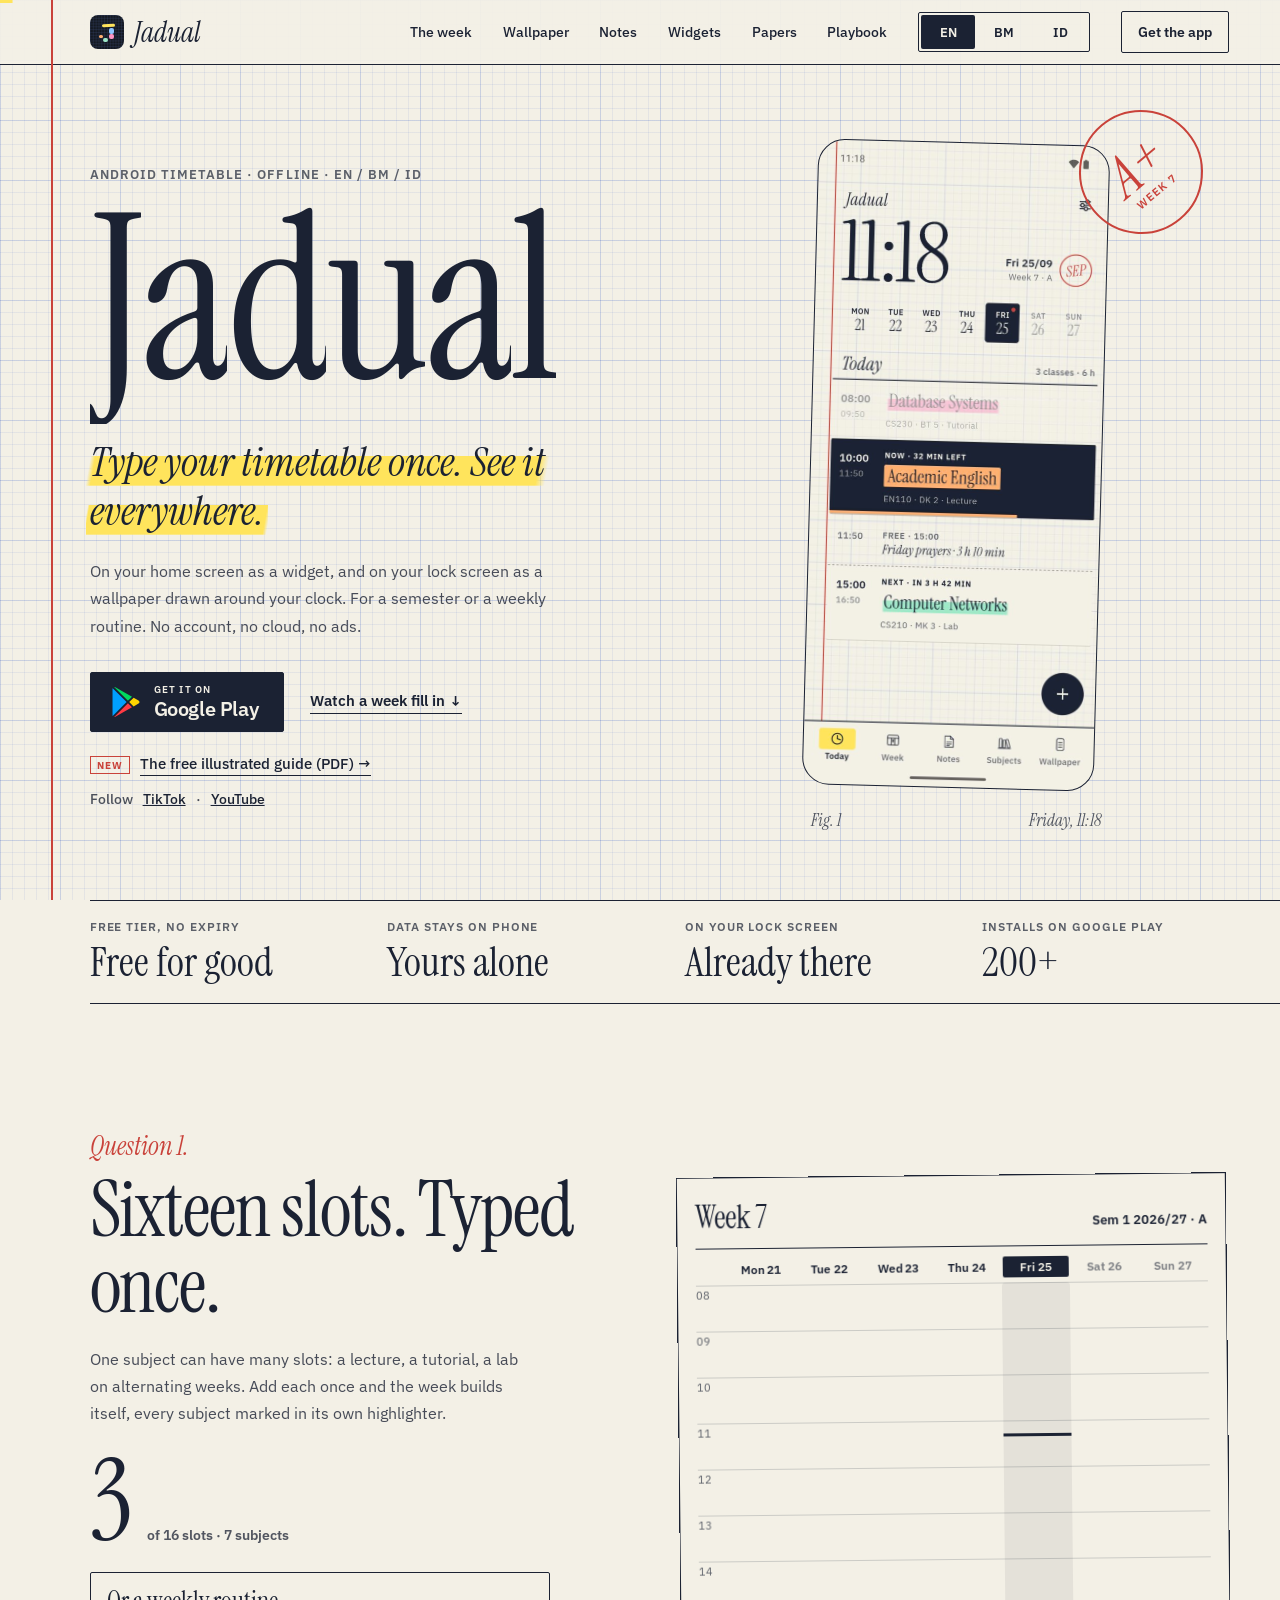
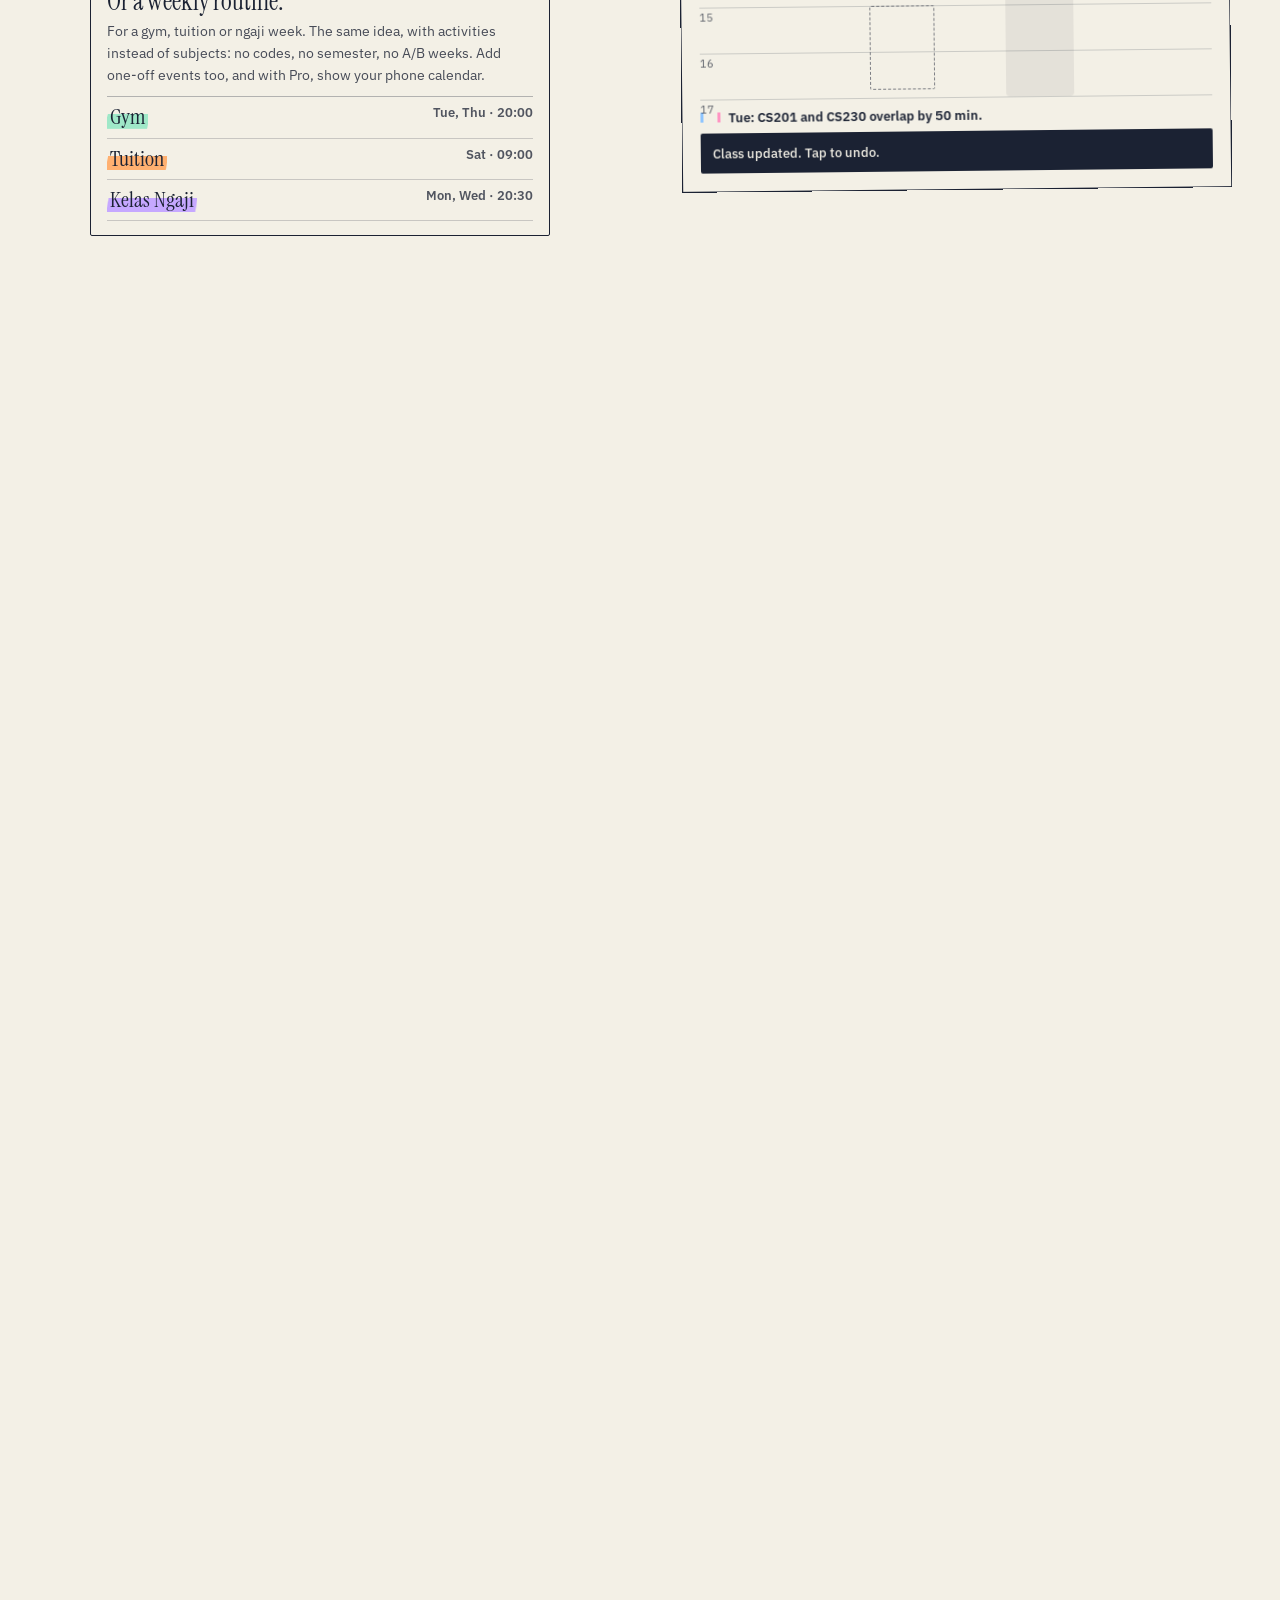
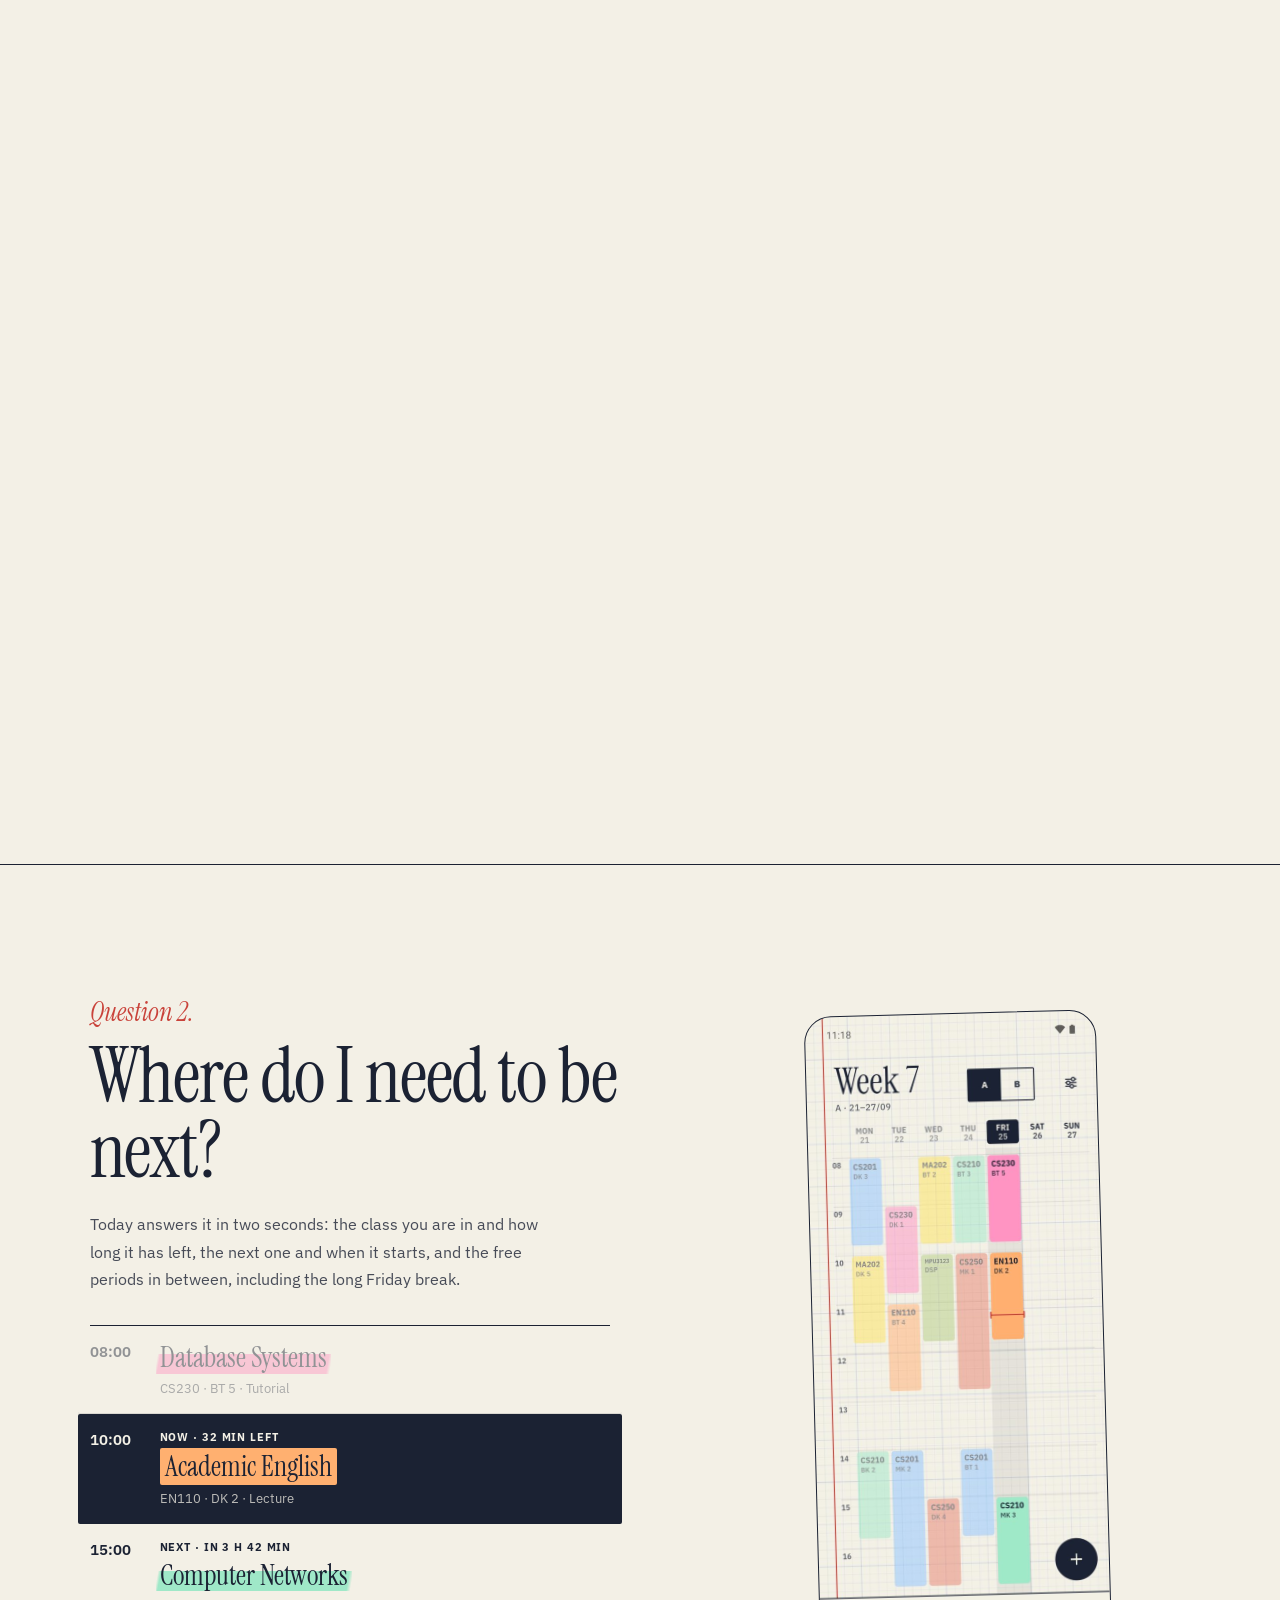
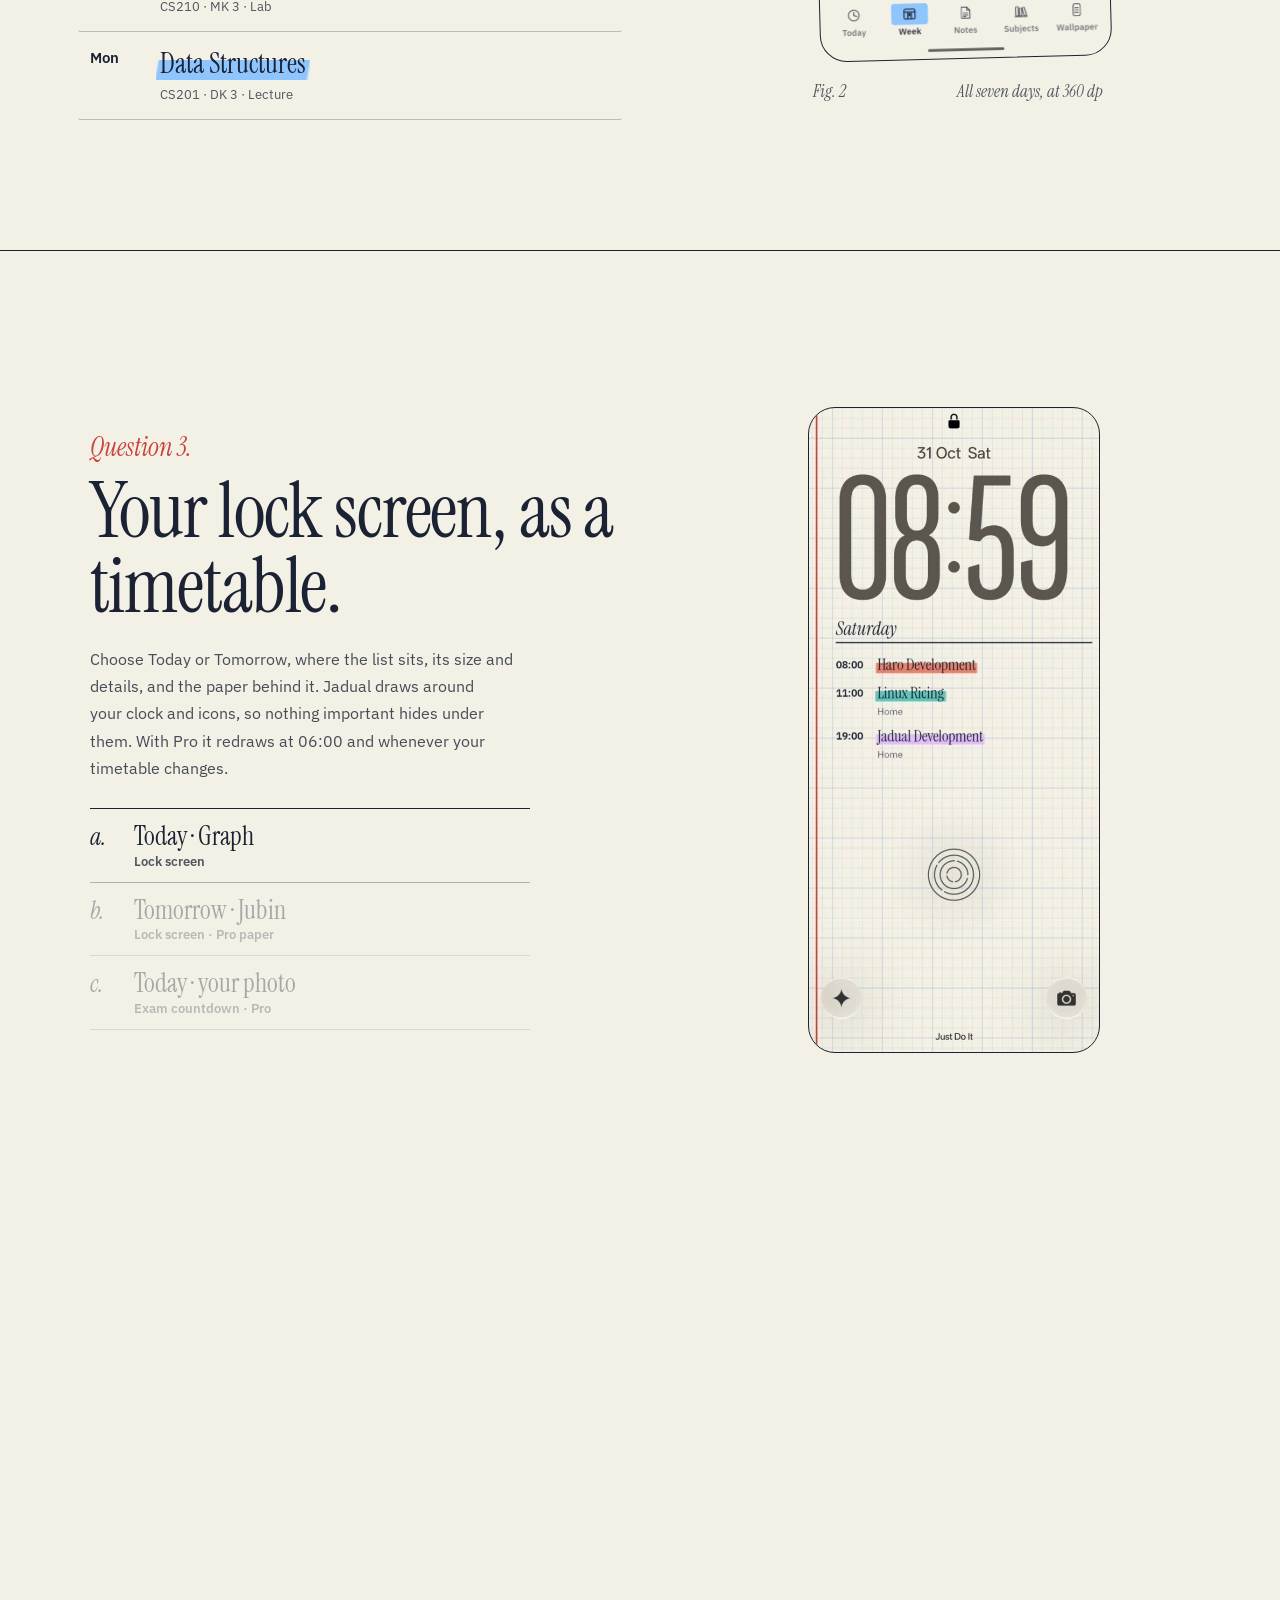
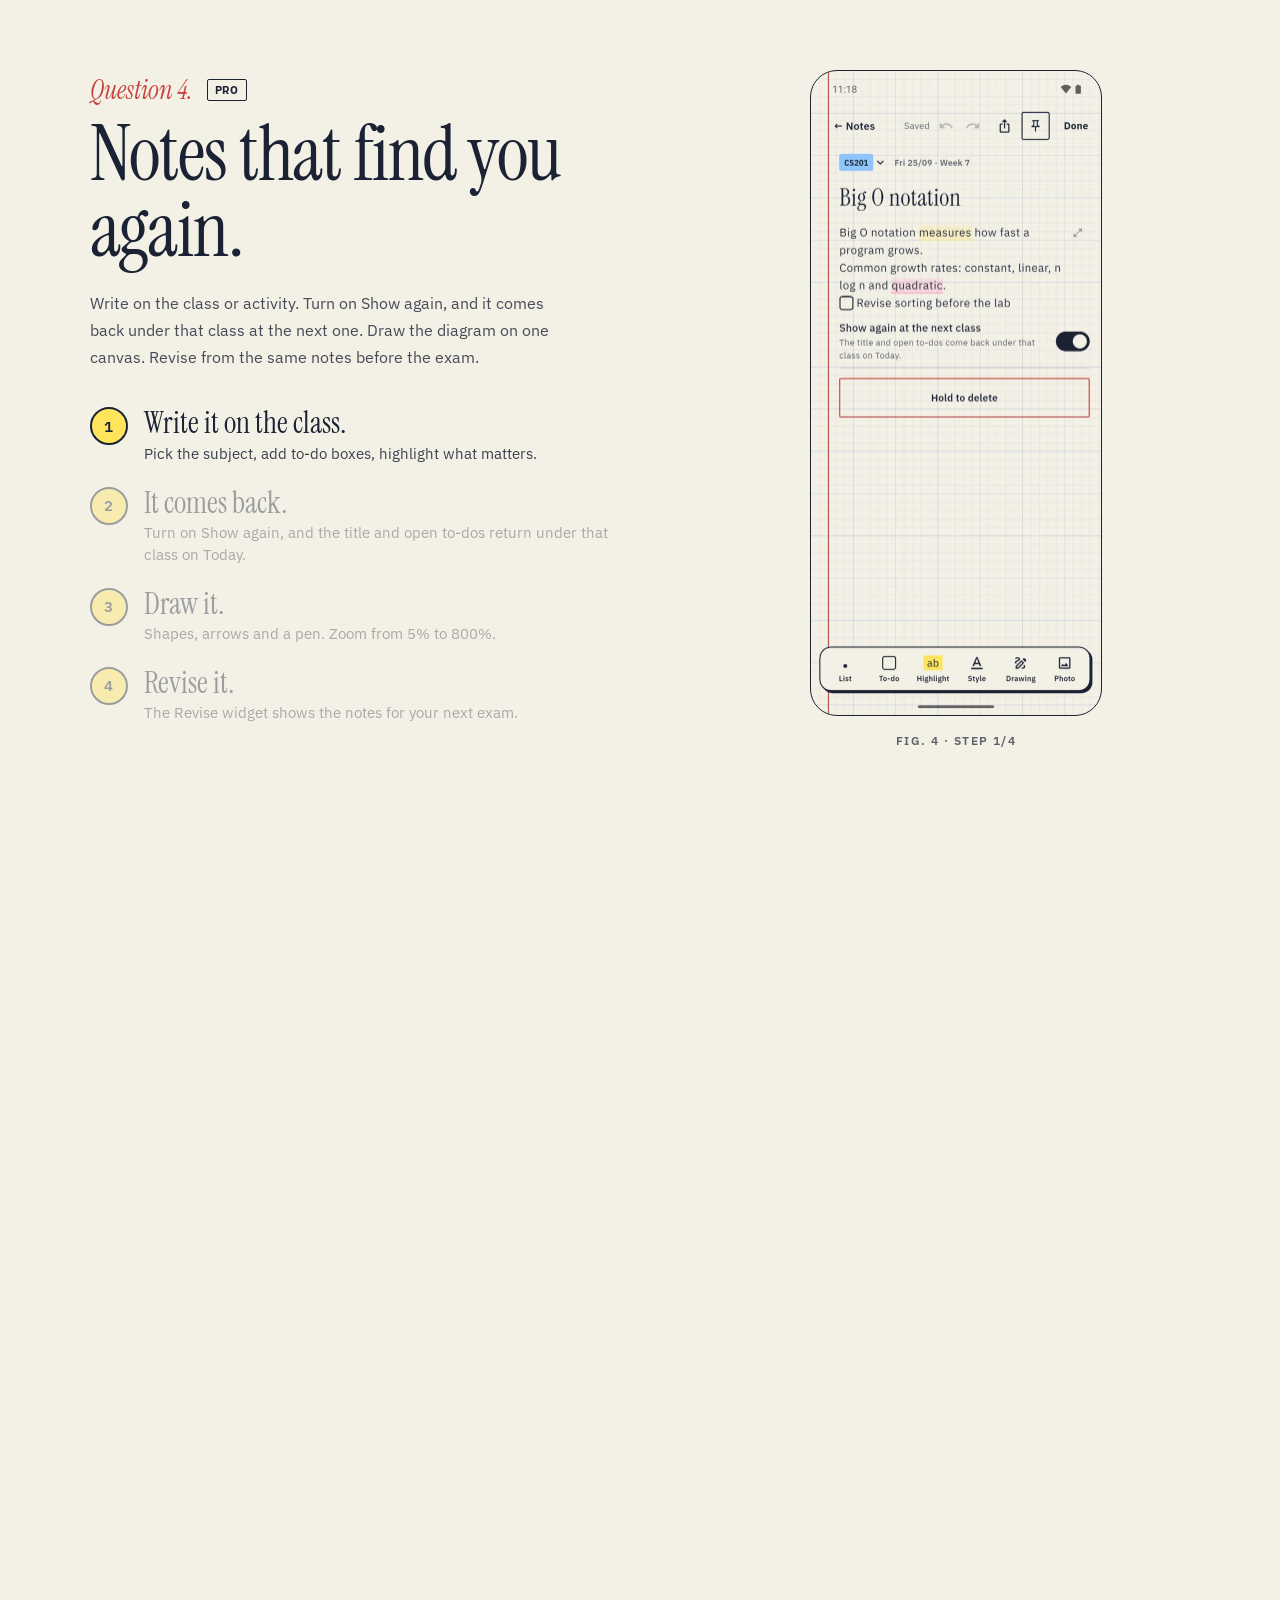
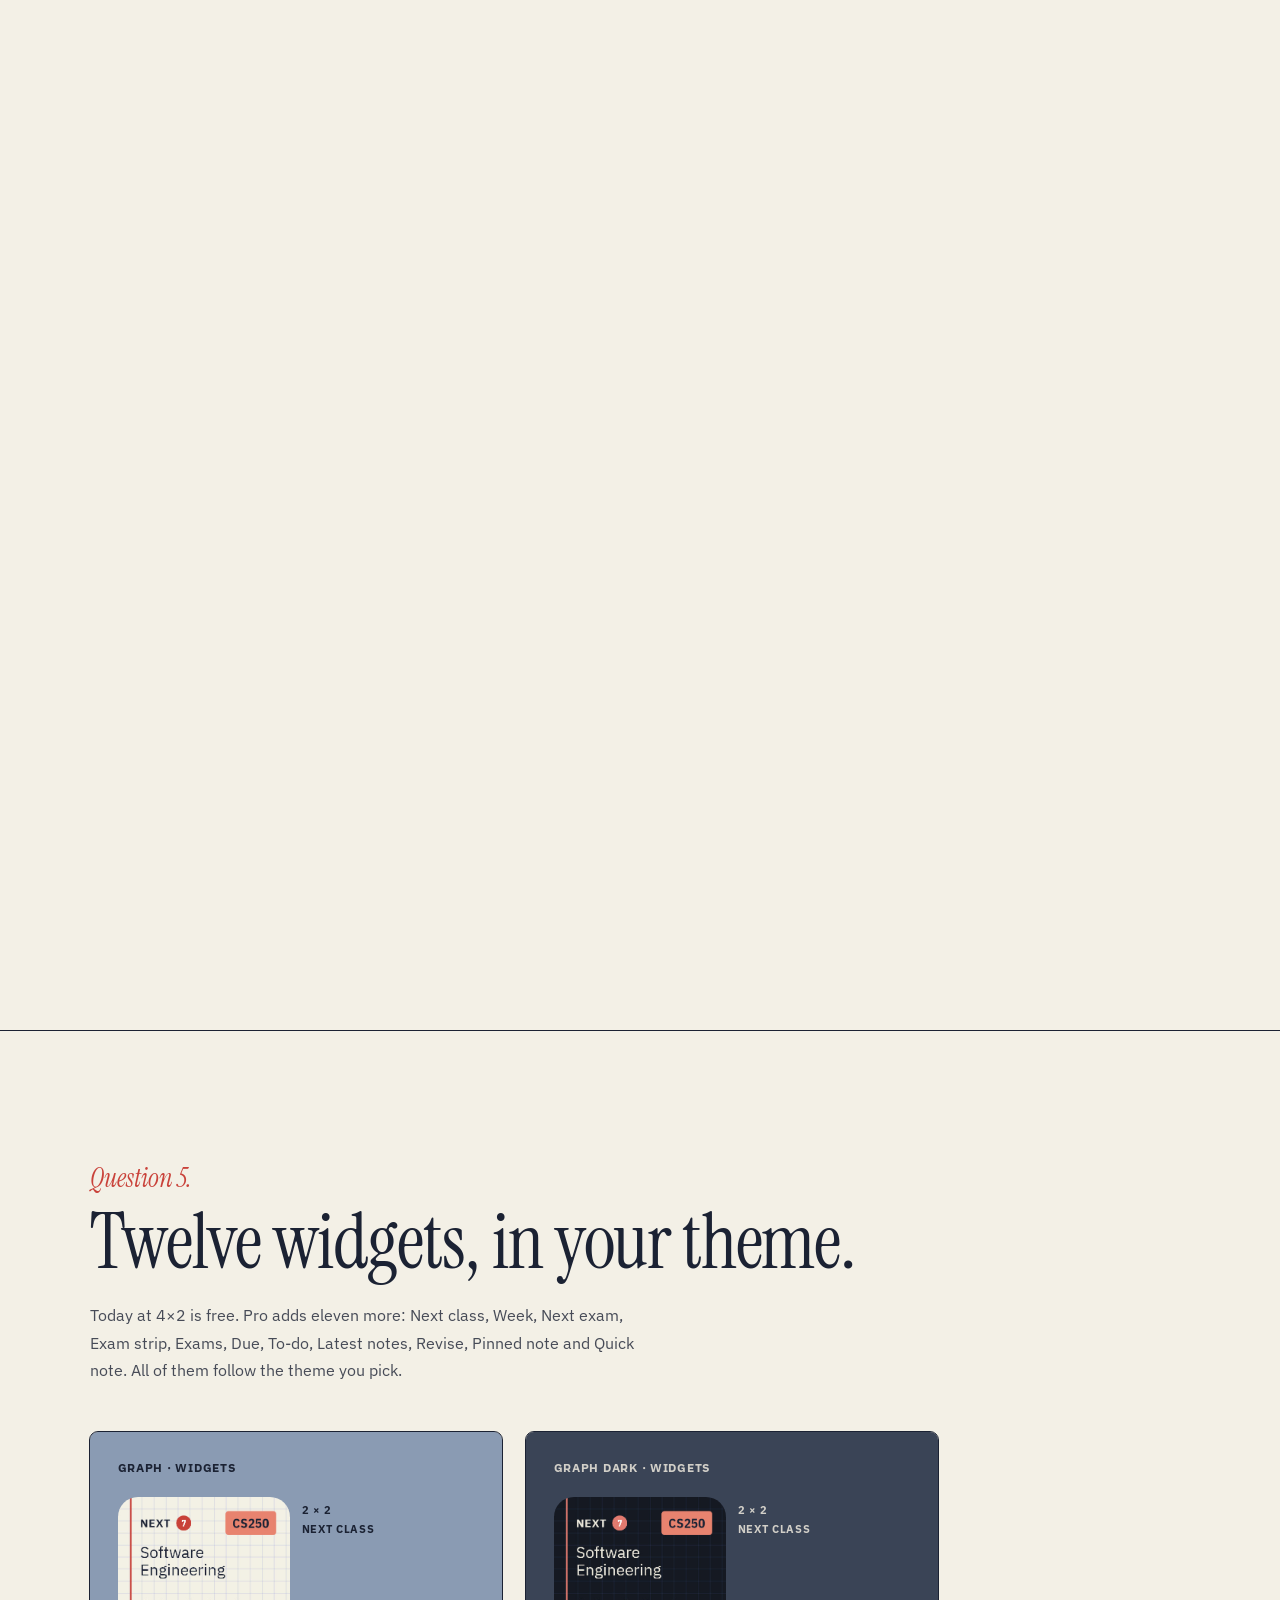
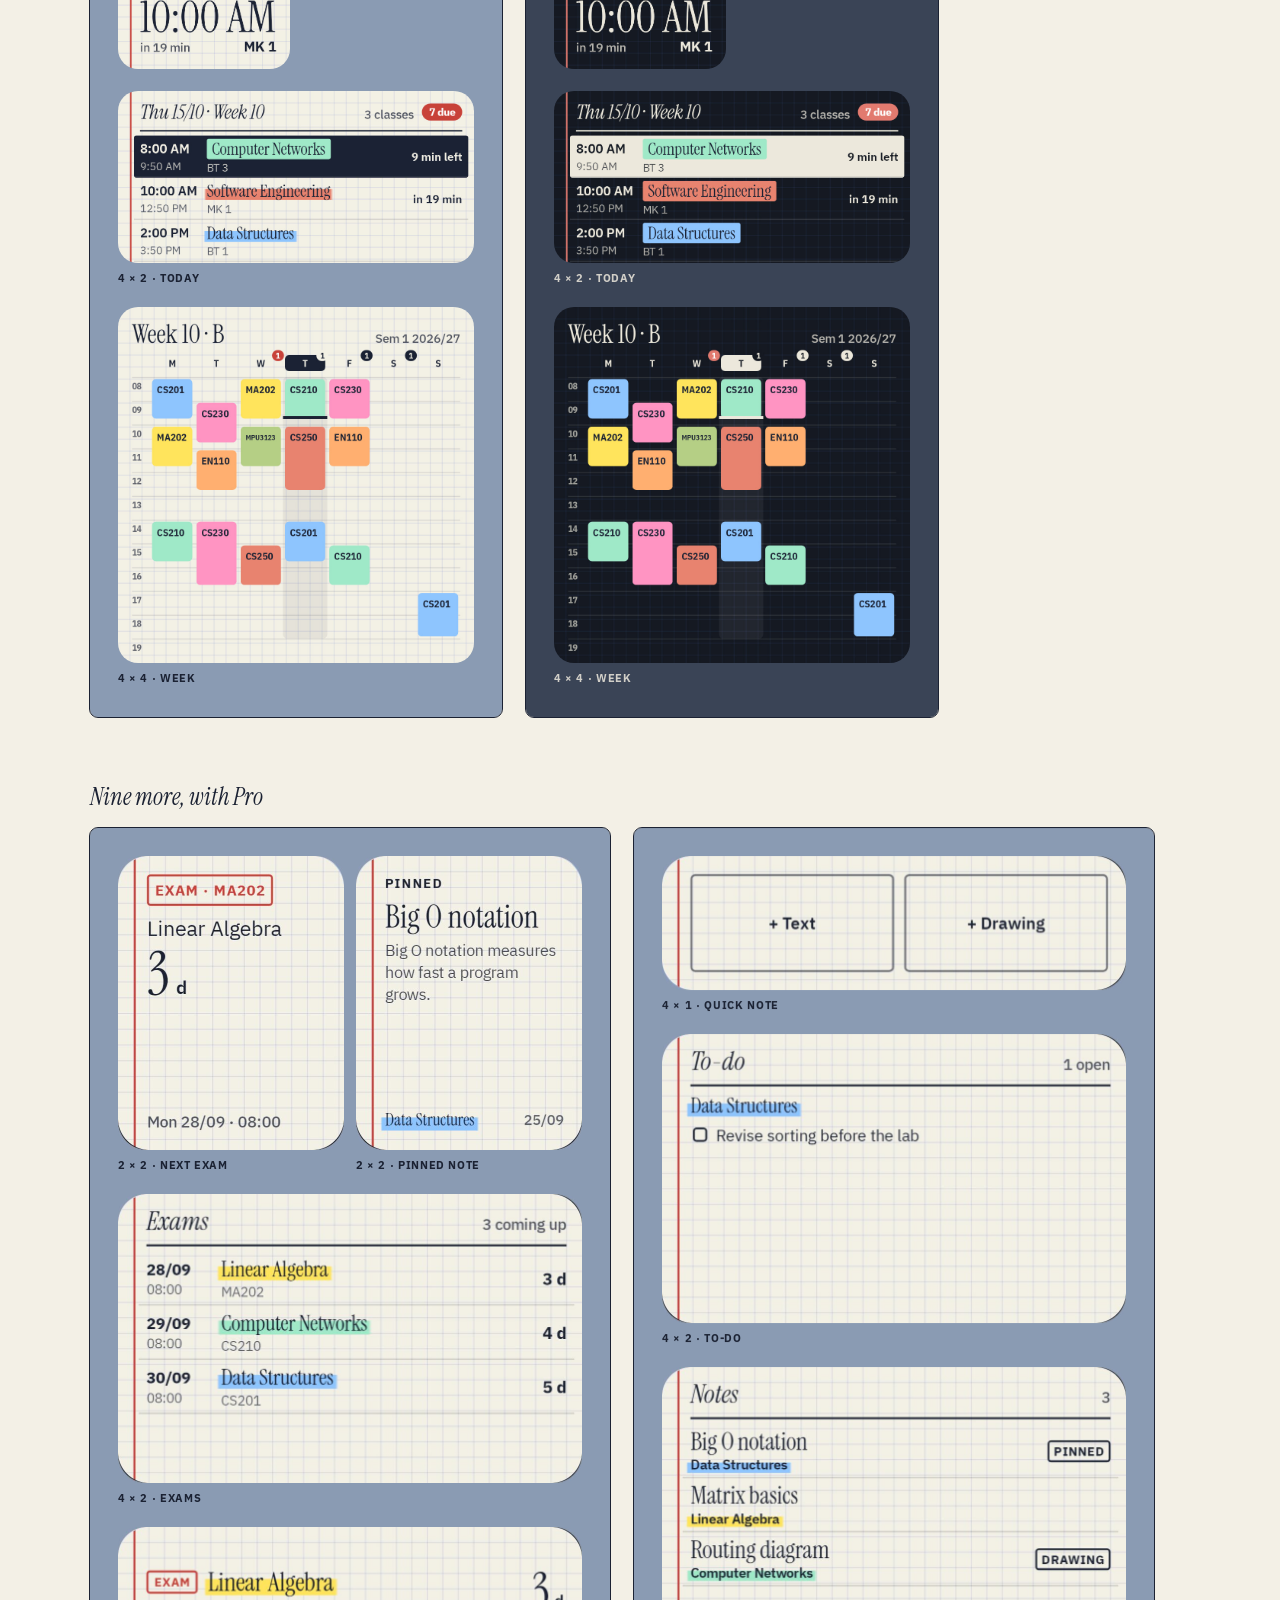
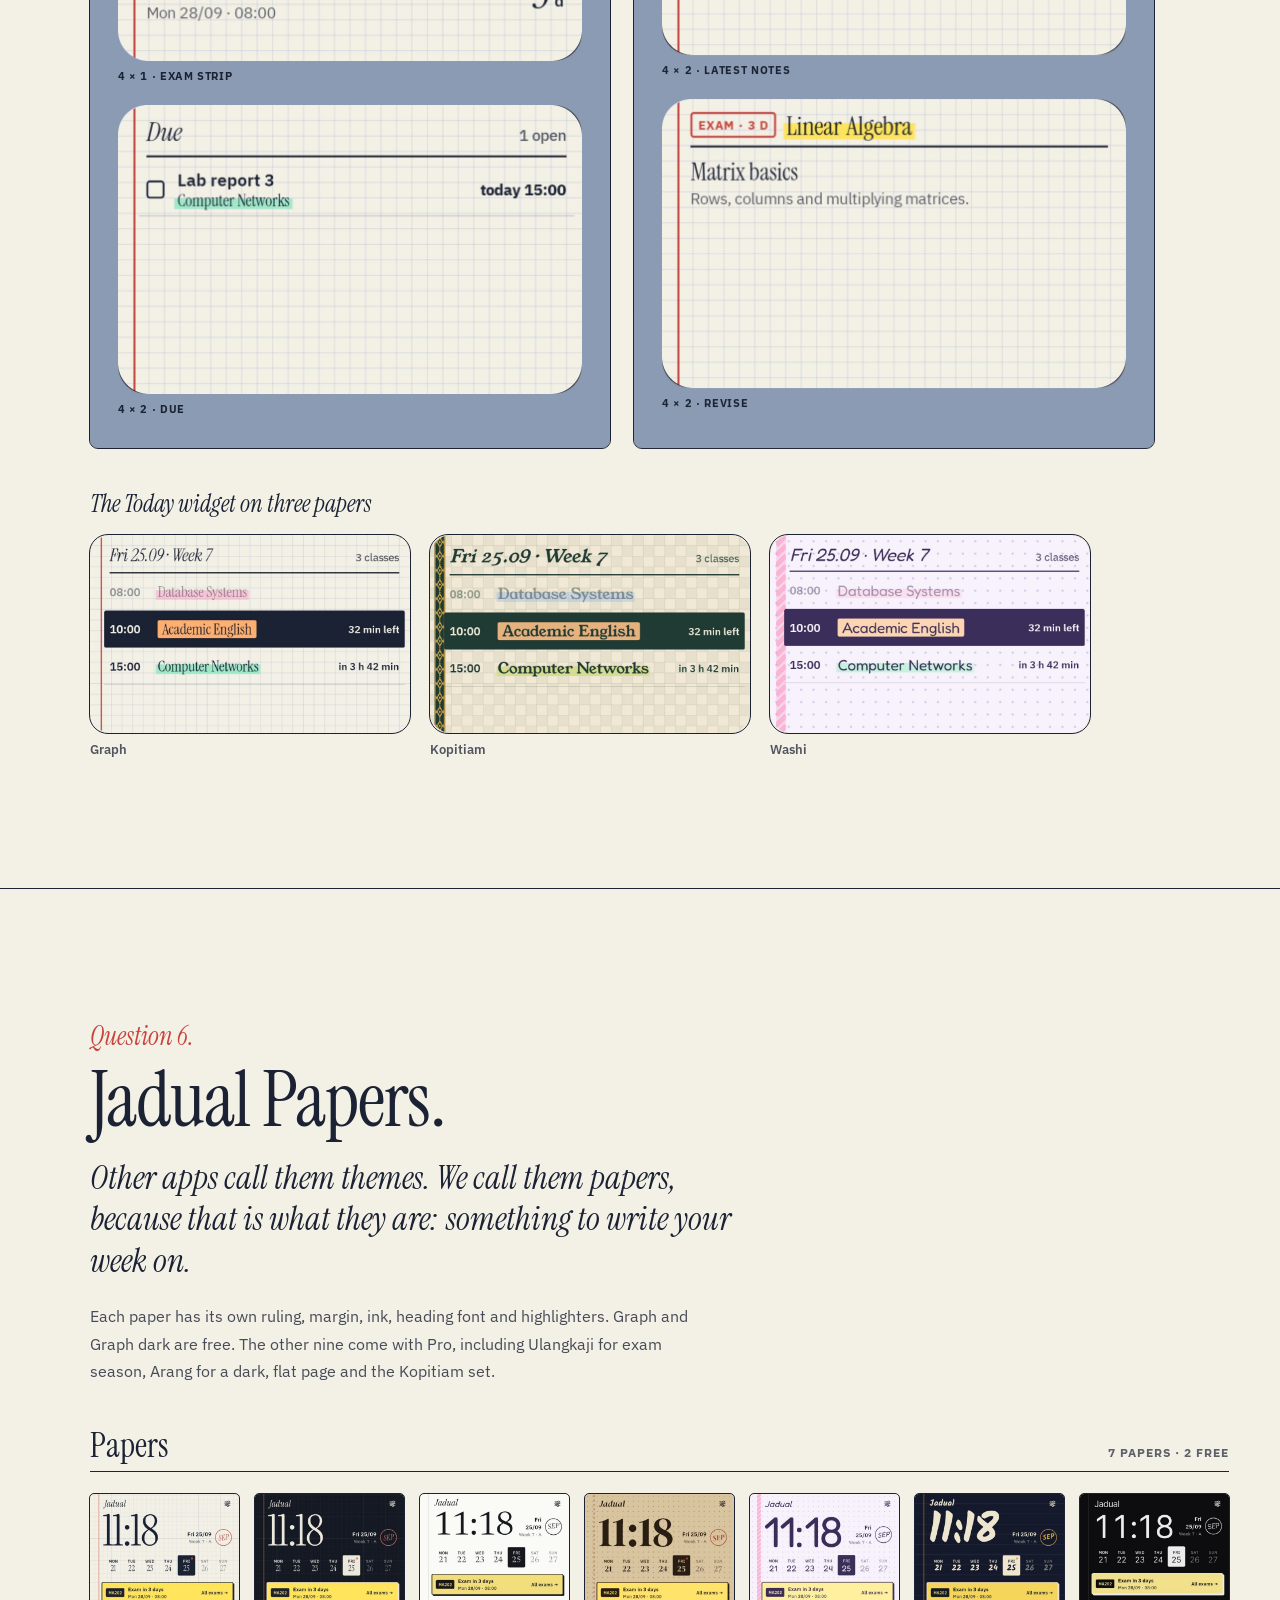
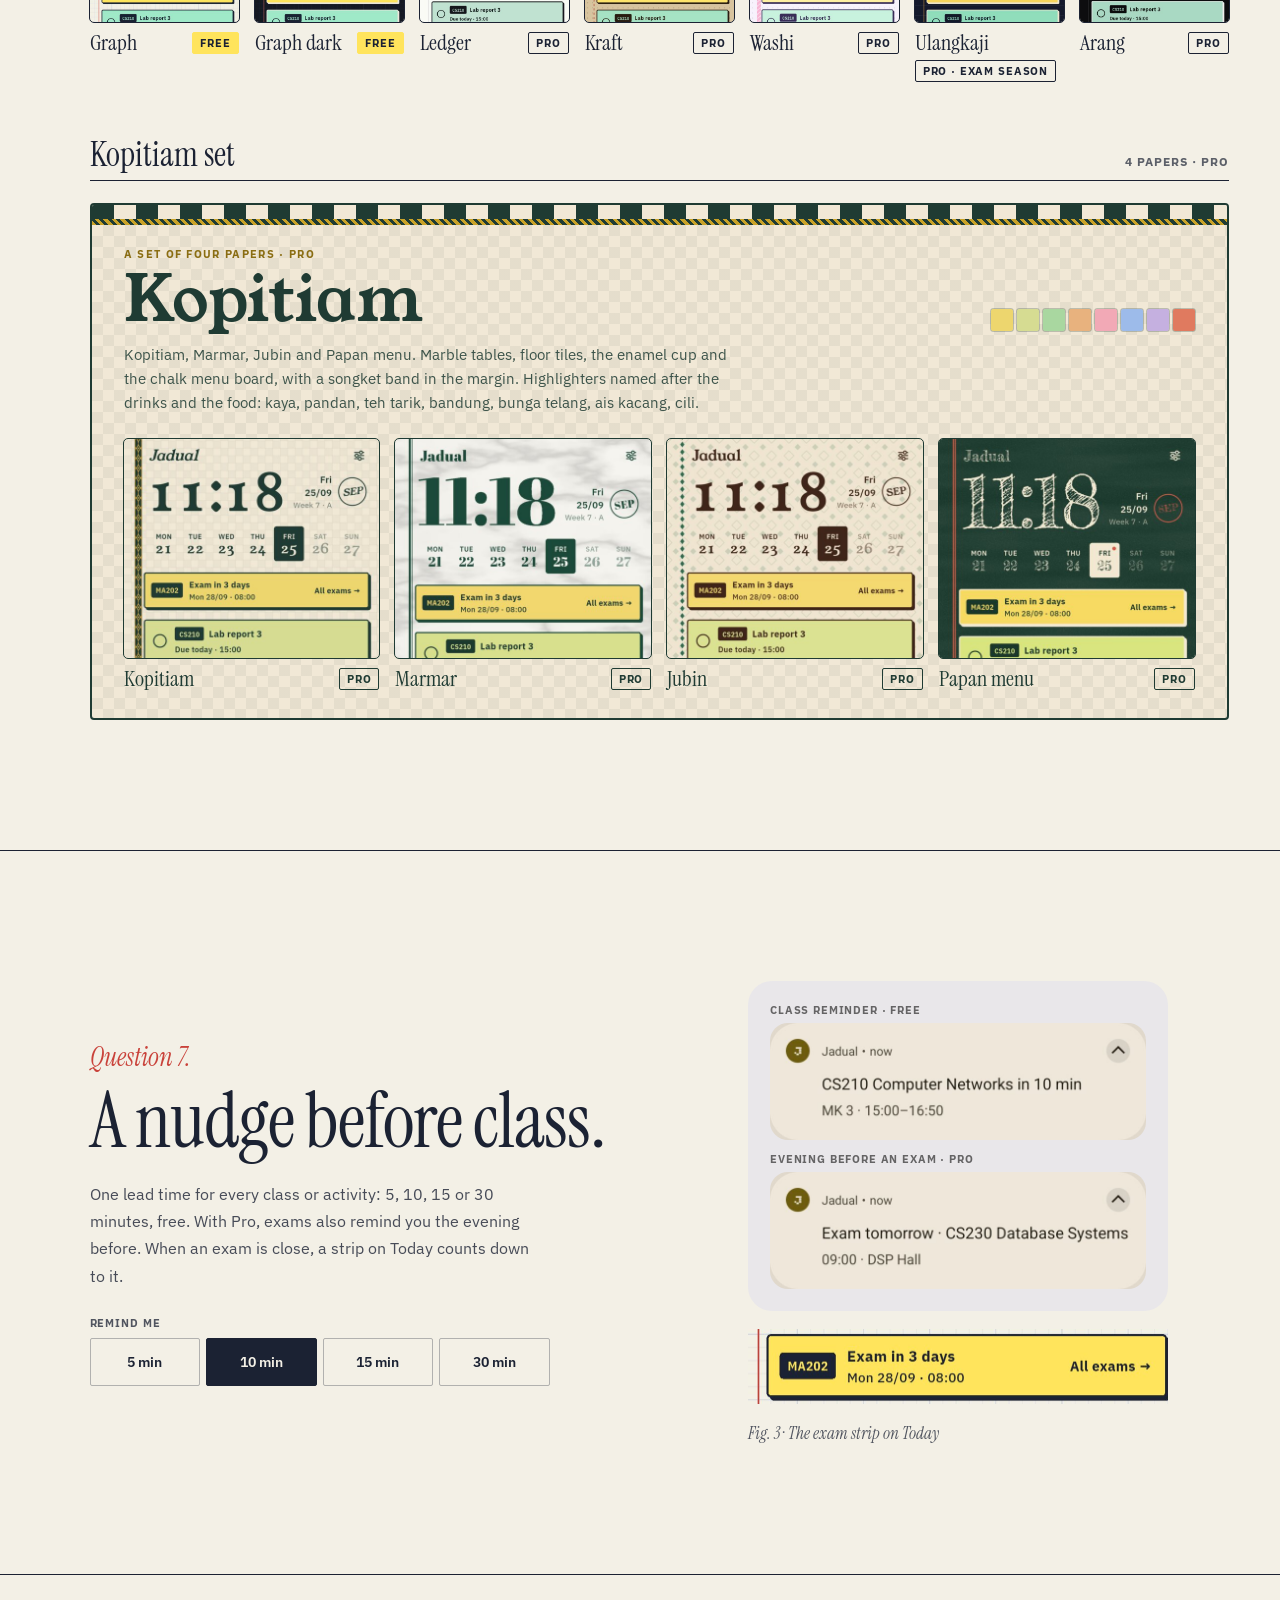
==== commit 4603225f: "Polish Play button and remove screenshot border gaps" ====
--- a/index.html
+++ b/index.html
@@ -48,7 +48,7 @@
 <p style="margin:14px 0 0;max-width:560px"><span data-mark="" style="font-family:'Instrument Serif',serif;font-style:italic;font-size:clamp(28px,3.2vw,44px);line-height:1.2;background-image:linear-gradient(100deg,transparent 1%,#FFE45C 2%,#FFE45C 97%,transparent 99%);background-repeat:no-repeat;background-position:0 88%;background-size:100% 55%;box-decoration-break:clone;-webkit-box-decoration-break:clone;padding:0 4px;margin:0 -4px;color:#1b2233">Type your timetable once. See it everywhere.</span></p>
 <p data-hf="" style="margin:22px 0 0;font-size:16px;line-height:1.7;color:rgba(var(--k),.8);max-width:480px;text-wrap:pretty">On your home screen as a widget, and on your lock screen as a wallpaper drawn around your clock. For a semester or a weekly routine. No account, no cloud, no ads.</p>
 <div data-hf="" style="display:flex;flex-wrap:wrap;gap:14px 26px;margin-top:32px;align-items:center">
-<a href="https://play.google.com/store/apps/details?id=io.github.haziqlucii.jadual&referrer=utm_source%3Dsite%26utm_medium%3Dlanding" style="display:inline-flex;align-items:center;gap:14px;height:58px;padding:0 22px;background:rgb(var(--k));color:rgb(var(--g));border-radius:2px;text-decoration:none"><span style="display:flex;flex-direction:column;line-height:1.15"><span style="font-size:10px;font-weight:600;letter-spacing:.14em">GET IT ON</span><span style="font-size:18px;font-weight:600">Google Play</span></span></a>
+<a class="play-btn" href="https://play.google.com/store/apps/details?id=io.github.haziqlucii.jadual&referrer=utm_source%3Dsite%26utm_medium%3Dlanding"><svg class="play-btn__logo" viewBox="0 0 24 24" width="30" height="30" aria-hidden="true" focusable="false"><path fill="#FFD500" d="M22.018 13.298l-3.919 2.218-3.515-3.493 3.543-3.521 3.891 2.202a1.49 1.49 0 0 1 0 2.594z"/><path fill="#00A0FF" d="M1.337.924a1.486 1.486 0 0 0-.112.568v21.017c0 .217.045.419.124.6l11.155-11.087L1.337.924z"/><path fill="#00D95F" d="M13.544 10.989l3.258-3.238L3.45.195a1.466 1.466 0 0 0-.946-.179l11.04 10.973z"/><path fill="#FF3A44" d="M13.544 13.056l-11 10.933c.298.036.612-.016.906-.183l13.324-7.54-3.23-3.21z"/></svg><span class="play-btn__text"><span class="play-btn__eyebrow">GET IT ON</span><span class="play-btn__name">Google Play</span></span></a>
 <a href="#week" style="font-size:15px;font-weight:600;text-decoration:none;border-bottom:1.5px solid rgb(var(--k));padding-bottom:3px">Watch a week fill in ↓</a>
 </div>
 <a data-hf="" href="playbook/" style="margin-top:22px;display:inline-flex;align-items:center;gap:10px;font-size:15px;font-weight:500;text-decoration:none">
@@ -59,7 +59,7 @@
 </div>
 </div>
 <div data-hpar="" style="position:relative;z-index:1;justify-self:center"><div data-hphone="" style="display:flex;flex-direction:column;gap:12px">
-<div style="width:290px;height:644px;overflow:hidden;border-radius:26px;outline:1.5px solid rgb(var(--k));outline-offset:6px;transform:rotate(1.5deg);"><img src="assets/screens/en/today.jpg" alt="Today" width="290" height="644" loading="lazy" decoding="async" style="display:block;width:100%;height:100%;object-fit:cover"></div>
+<div style="width:290px;height:644px;overflow:hidden;border-radius:26px;outline:1.5px solid rgb(var(--k));outline-offset:0px;transform:rotate(1.5deg);"><img src="assets/screens/en/today.jpg" alt="Today" width="290" height="644" loading="lazy" decoding="async" style="display:block;width:100%;height:100%;object-fit:cover"></div>
 <div style="display:flex;justify-content:space-between;font-family:'Instrument Serif',serif;font-style:italic;font-size:17px;color:rgba(var(--k),.75);margin-top:10px"><span>Fig. 1</span><span>Friday, 11:18</span></div>
 </div></div>
 <span data-stamp="" style="position:absolute;right:clamp(20px,6vw,90px);top:110px;width:120px;height:120px;border:2px solid var(--rule);border-radius:50%;display:flex;flex-direction:column;align-items:center;justify-content:center;color:var(--rule);transform:rotate(-12deg);font-family:'Instrument Serif',serif;z-index:3"><span style="font-style:italic;font-size:56px;line-height:.9">A+</span><span style="font-size:11px;font-family:'IBM Plex Sans',sans-serif;font-weight:600;letter-spacing:.1em">WEEK 7</span></span>
@@ -139,7 +139,7 @@
 </div>
 </div>
 <div data-cphone="" style="justify-self:center;display:flex;flex-direction:column;gap:12px">
-<div style="width:290px;height:644px;overflow:hidden;border-radius:26px;outline:1.5px solid rgb(var(--k));outline-offset:6px;transform:rotate(-1.5deg);"><img src="assets/screens/en/week.jpg" alt="Week" width="290" height="644" loading="lazy" decoding="async" style="display:block;width:100%;height:100%;object-fit:cover"></div>
+<div style="width:290px;height:644px;overflow:hidden;border-radius:26px;outline:1.5px solid rgb(var(--k));outline-offset:0px;transform:rotate(-1.5deg);"><img src="assets/screens/en/week.jpg" alt="Week" width="290" height="644" loading="lazy" decoding="async" style="display:block;width:100%;height:100%;object-fit:cover"></div>
 <div style="display:flex;justify-content:space-between;font-family:'Instrument Serif',serif;font-style:italic;font-size:17px;color:rgba(var(--k),.75);margin-top:10px"><span>Fig. 2</span><span>All seven days, at 360 dp</span></div>
 </div>
 </section>
@@ -154,7 +154,7 @@
 </div>
 </div>
 <div data-wfit="" style="justify-self:center;position:relative;width:290px;height:644px;transform:scale(var(--ws,1));transform-origin:50% 50%;margin:calc((var(--ws,1) - 1) * 322px) 0">
-<div data-wph="" style="position:absolute;inset:0;overflow:hidden;border-radius:26px;outline:1.5px solid rgb(var(--k));outline-offset:6px;opacity:1"><img src="assets/screens/en/wall_a.jpg" alt="Today · Graph" width="290" height="644" loading="lazy" style="display:block;width:100%;height:100%;object-fit:cover"></div><div data-wph="" style="position:absolute;inset:0;overflow:hidden;border-radius:26px;outline:1.5px solid rgb(var(--k));outline-offset:6px;opacity:0"><img src="assets/screens/en/wall_b.jpg" alt="Tomorrow · Jubin" width="290" height="644" loading="lazy" style="display:block;width:100%;height:100%;object-fit:cover"></div><div data-wph="" style="position:absolute;inset:0;overflow:hidden;border-radius:26px;outline:1.5px solid rgb(var(--k));outline-offset:6px;opacity:0"><img src="assets/screens/en/wall_c.jpg" alt="Today · your photo" width="290" height="644" loading="lazy" style="display:block;width:100%;height:100%;object-fit:cover"></div>
+<div data-wph="" style="position:absolute;inset:0;overflow:hidden;border-radius:26px;outline:1.5px solid rgb(var(--k));outline-offset:0;opacity:1"><img src="assets/screens/en/wall_a.jpg" alt="Today · Graph" width="290" height="644" loading="lazy" style="display:block;width:100%;height:100%;object-fit:cover"></div><div data-wph="" style="position:absolute;inset:0;overflow:hidden;border-radius:26px;outline:1.5px solid rgb(var(--k));outline-offset:0;opacity:0"><img src="assets/screens/en/wall_b.jpg" alt="Tomorrow · Jubin" width="290" height="644" loading="lazy" style="display:block;width:100%;height:100%;object-fit:cover"></div><div data-wph="" style="position:absolute;inset:0;overflow:hidden;border-radius:26px;outline:1.5px solid rgb(var(--k));outline-offset:0;opacity:0"><img src="assets/screens/en/wall_c.jpg" alt="Today · your photo" width="290" height="644" loading="lazy" style="display:block;width:100%;height:100%;object-fit:cover"></div>
 </div>
 </section>
 
@@ -165,7 +165,7 @@
 <p style="margin:22px 0 0;font-size:16px;line-height:1.7;color:rgba(var(--k),.8);max-width:480px;text-wrap:pretty">Write on the class or activity. Turn on Show again, and it comes back under that class at the next one. Draw the diagram on one canvas. Revise from the same notes before the exam.</p>
 <ol class="n-steps"><li data-nstep="" class="n-step"><span class="n-dot">1</span><div><div class="n-t">Write it on the class.</div><div class="n-d">Pick the subject, add to-do boxes, highlight what matters.</div></div></li><li data-nstep="" class="n-step"><span class="n-dot">2</span><div><div class="n-t">It comes back.</div><div class="n-d">Turn on Show again, and the title and open to-dos return under that class on Today.</div></div></li><li data-nstep="" class="n-step"><span class="n-dot">3</span><div><div class="n-t">Draw it.</div><div class="n-d">Shapes, arrows and a pen. Zoom from 5% to 800%.</div></div></li><li data-nstep="" class="n-step"><span class="n-dot">4</span><div><div class="n-t">Revise it.</div><div class="n-d">The Revise widget shows the notes for your next exam.</div></div></li></ol>
 </div>
-<div class="n-stage"><figure data-nframe="" class="n-frame"><div><div style="width:290px;height:644px;overflow:hidden;border-radius:26px;outline:1.5px solid rgb(var(--k));outline-offset:6px;transform:rotate(0deg);"><img src="assets/screens/en/notes_editor.jpg" alt="A note in the Jadual editor with a to-do and a highlight" width="290" height="644" loading="lazy" decoding="async" style="display:block;width:100%;height:100%;object-fit:cover"></div><figcaption style="margin-top:18px;font-size:12px;font-weight:600;letter-spacing:.12em;text-transform:uppercase;color:rgba(var(--k),.7);text-align:center">Fig. 4 · Step 1/4</figcaption></div></figure><figure data-nframe="" class="n-frame"><div><img src="assets/screens/en/note_today.jpg" alt="Today with the note under its class" width="700" height="392" loading="lazy" decoding="async" style="display:block;width:340px;max-width:100%;height:auto;border-radius:6px;outline:1.5px solid rgb(var(--k));outline-offset:6px"><figcaption style="margin-top:18px;font-size:12px;font-weight:600;letter-spacing:.12em;text-transform:uppercase;color:rgba(var(--k),.7);text-align:center">Fig. 4 · Step 2/4</figcaption></div></figure><figure data-nframe="" class="n-frame"><div><div style="width:290px;height:644px;overflow:hidden;border-radius:26px;outline:1.5px solid rgb(var(--k));outline-offset:6px;transform:rotate(0deg);"><img src="assets/screens/en/notes_canvas.jpg" alt="The Drawing canvas with a diagram" width="290" height="644" loading="lazy" decoding="async" style="display:block;width:100%;height:100%;object-fit:cover"></div><figcaption style="margin-top:18px;font-size:12px;font-weight:600;letter-spacing:.12em;text-transform:uppercase;color:rgba(var(--k),.7);text-align:center">Fig. 4 · Step 3/4</figcaption></div></figure><figure data-nframe="" class="n-frame"><div><img src="assets/screens/en/wid_light_revise.jpg" alt="The Revise widget for the next exam" width="934" height="580" loading="lazy" decoding="async" style="display:block;width:340px;max-width:100%;height:auto;border-radius:20px;outline:1.5px solid rgb(var(--k));outline-offset:6px"><figcaption style="margin-top:18px;font-size:12px;font-weight:600;letter-spacing:.12em;text-transform:uppercase;color:rgba(var(--k),.7);text-align:center">Fig. 4 · Step 4/4</figcaption></div></figure></div>
+<div class="n-stage"><figure data-nframe="" class="n-frame"><div><div style="width:290px;height:644px;overflow:hidden;border-radius:26px;outline:1.5px solid rgb(var(--k));outline-offset:0px;transform:rotate(0deg);"><img src="assets/screens/en/notes_editor.jpg" alt="A note in the Jadual editor with a to-do and a highlight" width="290" height="644" loading="lazy" decoding="async" style="display:block;width:100%;height:100%;object-fit:cover"></div><figcaption style="margin-top:18px;font-size:12px;font-weight:600;letter-spacing:.12em;text-transform:uppercase;color:rgba(var(--k),.7);text-align:center">Fig. 4 · Step 1/4</figcaption></div></figure><figure data-nframe="" class="n-frame"><div><img src="assets/screens/en/note_today.jpg" alt="Today with the note under its class" width="700" height="392" loading="lazy" decoding="async" style="display:block;width:340px;max-width:100%;height:auto;border-radius:6px;outline:1.5px solid rgb(var(--k));outline-offset:0"><figcaption style="margin-top:18px;font-size:12px;font-weight:600;letter-spacing:.12em;text-transform:uppercase;color:rgba(var(--k),.7);text-align:center">Fig. 4 · Step 2/4</figcaption></div></figure><figure data-nframe="" class="n-frame"><div><div style="width:290px;height:644px;overflow:hidden;border-radius:26px;outline:1.5px solid rgb(var(--k));outline-offset:0px;transform:rotate(0deg);"><img src="assets/screens/en/notes_canvas.jpg" alt="The Drawing canvas with a diagram" width="290" height="644" loading="lazy" decoding="async" style="display:block;width:100%;height:100%;object-fit:cover"></div><figcaption style="margin-top:18px;font-size:12px;font-weight:600;letter-spacing:.12em;text-transform:uppercase;color:rgba(var(--k),.7);text-align:center">Fig. 4 · Step 3/4</figcaption></div></figure><figure data-nframe="" class="n-frame"><div><img src="assets/screens/en/wid_light_revise.jpg" alt="The Revise widget for the next exam" width="934" height="580" loading="lazy" decoding="async" style="display:block;width:340px;max-width:100%;height:auto;border-radius:20px;outline:1.5px solid rgb(var(--k));outline-offset:0"><figcaption style="margin-top:18px;font-size:12px;font-weight:600;letter-spacing:.12em;text-transform:uppercase;color:rgba(var(--k),.7);text-align:center">Fig. 4 · Step 4/4</figcaption></div></figure></div>
 </section>
 
 <section id="widgets" style="position:relative;padding:130px clamp(20px,4vw,56px) 130px clamp(48px,7vw,104px);border-top:1.5px solid rgb(var(--k))">
@@ -237,7 +237,7 @@
 <span data-turn="" style="font-family:'Instrument Serif',serif;font-style:italic;font-size:22px;white-space:nowrap">turn over →</span>
 </div>
 <div data-track="" style="display:flex;gap:40px;padding:36px clamp(20px,4vw,56px) 0 clamp(48px,7vw,104px);width:max-content">
-<div style="flex:none;width:252px;display:flex;flex-direction:column;gap:14px"><div style="width:252px;height:560px;overflow:hidden;border-radius:22px;outline:1.5px solid rgb(var(--k));outline-offset:4px;transform:rotate(0deg);"><img src="assets/screens/en/first.jpg" alt="First run" width="252" height="560" loading="lazy" decoding="async" style="display:block;width:100%;height:100%;object-fit:cover"></div><div style="display:grid;grid-template-columns:30px minmax(0,1fr);gap:8px;margin-top:6px"><span style="font-family:'Instrument Serif',serif;font-style:italic;font-size:20px;color:var(--rule)">1.</span><div><div style="font-family:'Instrument Serif',serif;font-size:22px;line-height:1">First run</div><div style="font-size:13px;line-height:1.5;color:rgba(var(--k),.75);margin-top:5px">Name the semester once, or import a file.</div></div></div></div><div style="flex:none;width:252px;display:flex;flex-direction:column;gap:14px"><div style="width:252px;height:560px;overflow:hidden;border-radius:22px;outline:1.5px solid rgb(var(--k));outline-offset:4px;transform:rotate(0deg);"><img src="assets/screens/en/today.jpg" alt="Today" width="252" height="560" loading="lazy" decoding="async" style="display:block;width:100%;height:100%;object-fit:cover"></div><div style="display:grid;grid-template-columns:30px minmax(0,1fr);gap:8px;margin-top:6px"><span style="font-family:'Instrument Serif',serif;font-style:italic;font-size:20px;color:var(--rule)">2.</span><div><div style="font-family:'Instrument Serif',serif;font-size:22px;line-height:1">Today</div><div style="font-size:13px;line-height:1.5;color:rgba(var(--k),.75);margin-top:5px">Now, next, and the free gaps.</div></div></div></div><div style="flex:none;width:252px;display:flex;flex-direction:column;gap:14px"><div style="width:252px;height:560px;overflow:hidden;border-radius:22px;outline:1.5px solid rgb(var(--k));outline-offset:4px;transform:rotate(0deg);"><img src="assets/screens/en/week.jpg" alt="Week" width="252" height="560" loading="lazy" decoding="async" style="display:block;width:100%;height:100%;object-fit:cover"></div><div style="display:grid;grid-template-columns:30px minmax(0,1fr);gap:8px;margin-top:6px"><span style="font-family:'Instrument Serif',serif;font-style:italic;font-size:20px;color:var(--rule)">3.</span><div><div style="font-family:'Instrument Serif',serif;font-size:22px;line-height:1">Week</div><div style="font-size:13px;line-height:1.5;color:rgba(var(--k),.75);margin-top:5px">All seven days. A and B weeks, hold to move.</div></div></div></div><div style="flex:none;width:252px;display:flex;flex-direction:column;gap:14px"><div style="width:252px;height:560px;overflow:hidden;border-radius:22px;outline:1.5px solid rgb(var(--k));outline-offset:4px;transform:rotate(0deg);"><img src="assets/screens/en/sheet.jpg" alt="Edit a slot" width="252" height="560" loading="lazy" decoding="async" style="display:block;width:100%;height:100%;object-fit:cover"></div><div style="display:grid;grid-template-columns:30px minmax(0,1fr);gap:8px;margin-top:6px"><span style="font-family:'Instrument Serif',serif;font-style:italic;font-size:20px;color:var(--rule)">4.</span><div><div style="font-family:'Instrument Serif',serif;font-size:22px;line-height:1">Edit a slot</div><div style="font-size:13px;line-height:1.5;color:rgba(var(--k),.75);margin-top:5px">Chips for common times. Hold to delete.</div></div></div></div><div style="flex:none;width:252px;display:flex;flex-direction:column;gap:14px"><div style="width:252px;height:560px;overflow:hidden;border-radius:22px;outline:1.5px solid rgb(var(--k));outline-offset:4px;transform:rotate(0deg);"><img src="assets/screens/en/subjects.jpg" alt="Subjects" width="252" height="560" loading="lazy" decoding="async" style="display:block;width:100%;height:100%;object-fit:cover"></div><div style="display:grid;grid-template-columns:30px minmax(0,1fr);gap:8px;margin-top:6px"><span style="font-family:'Instrument Serif',serif;font-style:italic;font-size:20px;color:var(--rule)">5.</span><div><div style="font-family:'Instrument Serif',serif;font-size:22px;line-height:1">Subjects</div><div style="font-size:13px;line-height:1.5;color:rgba(var(--k),.75);margin-top:5px">Code, highlighter, lecturer, hours. Hold Delete to remove.</div></div></div></div><div style="flex:none;width:252px;display:flex;flex-direction:column;gap:14px"><div style="width:252px;height:560px;overflow:hidden;border-radius:22px;outline:1.5px solid rgb(var(--k));outline-offset:4px;transform:rotate(0deg);"><img src="assets/screens/en/routine.jpg" alt="Weekly routine" width="252" height="560" loading="lazy" decoding="async" style="display:block;width:100%;height:100%;object-fit:cover"></div><div style="display:grid;grid-template-columns:30px minmax(0,1fr);gap:8px;margin-top:6px"><span style="font-family:'Instrument Serif',serif;font-style:italic;font-size:20px;color:var(--rule)">6.</span><div><div style="font-family:'Instrument Serif',serif;font-size:22px;line-height:1">Weekly routine</div><div style="font-size:13px;line-height:1.5;color:rgba(var(--k),.75);margin-top:5px">Activities, no codes, no semester.</div></div></div></div><div style="flex:none;width:252px;display:flex;flex-direction:column;gap:14px"><div style="width:252px;height:560px;overflow:hidden;border-radius:22px;outline:1.5px solid rgb(var(--k));outline-offset:4px;transform:rotate(0deg);"><img src="assets/screens/en/wall.jpg" alt="Wallpaper" width="252" height="560" loading="lazy" decoding="async" style="display:block;width:100%;height:100%;object-fit:cover"></div><div style="display:grid;grid-template-columns:30px minmax(0,1fr);gap:8px;margin-top:6px"><span style="font-family:'Instrument Serif',serif;font-style:italic;font-size:20px;color:var(--rule)">7.</span><div><div style="font-family:'Instrument Serif',serif;font-size:22px;line-height:1">Wallpaper</div><div style="font-size:13px;line-height:1.5;color:rgba(var(--k),.75);margin-top:5px">Built around your clock and icons.</div></div></div></div><div style="flex:none;width:252px;display:flex;flex-direction:column;gap:14px"><div style="width:252px;height:560px;overflow:hidden;border-radius:22px;outline:1.5px solid rgb(var(--k));outline-offset:4px;transform:rotate(0deg);"><img src="assets/screens/en/papers.jpg" alt="Jadual Papers" width="252" height="560" loading="lazy" decoding="async" style="display:block;width:100%;height:100%;object-fit:cover"></div><div style="display:grid;grid-template-columns:30px minmax(0,1fr);gap:8px;margin-top:6px"><span style="font-family:'Instrument Serif',serif;font-style:italic;font-size:20px;color:var(--rule)">8.</span><div><div style="font-family:'Instrument Serif',serif;font-size:22px;line-height:1">Jadual Papers</div><div style="font-size:13px;line-height:1.5;color:rgba(var(--k),.75);margin-top:5px">Eleven papers. Two free.</div></div></div></div><div style="flex:none;width:252px;display:flex;flex-direction:column;gap:14px"><div style="width:252px;height:560px;overflow:hidden;border-radius:22px;outline:1.5px solid rgb(var(--k));outline-offset:4px;transform:rotate(0deg);"><img src="assets/screens/en/notes_list.jpg" alt="Notes" width="252" height="560" loading="lazy" decoding="async" style="display:block;width:100%;height:100%;object-fit:cover"></div><div style="display:grid;grid-template-columns:30px minmax(0,1fr);gap:8px;margin-top:6px"><span style="font-family:'Instrument Serif',serif;font-style:italic;font-size:20px;color:var(--rule)">9.</span><div><div style="font-family:'Instrument Serif',serif;font-size:22px;line-height:1">Notes</div><div style="font-size:13px;line-height:1.5;color:rgba(var(--k),.75);margin-top:5px">Text, drawings and a to-do per class. Pro.</div></div></div></div><div style="flex:none;width:252px;display:flex;flex-direction:column;gap:14px"><div style="width:252px;height:560px;overflow:hidden;border-radius:22px;outline:1.5px solid rgb(var(--k));outline-offset:4px;transform:rotate(0deg);"><img src="assets/screens/en/reminders.jpg" alt="Reminders" width="252" height="560" loading="lazy" decoding="async" style="display:block;width:100%;height:100%;object-fit:cover"></div><div style="display:grid;grid-template-columns:30px minmax(0,1fr);gap:8px;margin-top:6px"><span style="font-family:'Instrument Serif',serif;font-style:italic;font-size:20px;color:var(--rule)">10.</span><div><div style="font-family:'Instrument Serif',serif;font-size:22px;line-height:1">Reminders</div><div style="font-size:13px;line-height:1.5;color:rgba(var(--k),.75);margin-top:5px">Before each class, and the evening before an exam.</div></div></div></div><div style="flex:none;width:252px;display:flex;flex-direction:column;gap:14px"><div style="width:252px;height:560px;overflow:hidden;border-radius:22px;outline:1.5px solid rgb(var(--k));outline-offset:4px;transform:rotate(0deg);"><img src="assets/screens/en/backup.jpg" alt="Auto backup" width="252" height="560" loading="lazy" decoding="async" style="display:block;width:100%;height:100%;object-fit:cover"></div><div style="display:grid;grid-template-columns:30px minmax(0,1fr);gap:8px;margin-top:6px"><span style="font-family:'Instrument Serif',serif;font-style:italic;font-size:20px;color:var(--rule)">11.</span><div><div style="font-family:'Instrument Serif',serif;font-size:22px;line-height:1">Auto backup</div><div style="font-size:13px;line-height:1.5;color:rgba(var(--k),.75);margin-top:5px">A copy in a folder you pick. Free.</div></div></div></div><div style="flex:none;width:252px;display:flex;flex-direction:column;gap:14px"><div style="width:252px;height:560px;overflow:hidden;border-radius:22px;outline:1.5px solid rgb(var(--k));outline-offset:4px;transform:rotate(0deg);"><img src="assets/screens/en/archive.jpg" alt="Archive" width="252" height="560" loading="lazy" decoding="async" style="display:block;width:100%;height:100%;object-fit:cover"></div><div style="display:grid;grid-template-columns:30px minmax(0,1fr);gap:8px;margin-top:6px"><span style="font-family:'Instrument Serif',serif;font-style:italic;font-size:20px;color:var(--rule)">12.</span><div><div style="font-family:'Instrument Serif',serif;font-size:22px;line-height:1">Archive</div><div style="font-size:13px;line-height:1.5;color:rgba(var(--k),.75);margin-top:5px">Past semesters, read-only, exportable. Pro.</div></div></div></div>
+<div style="flex:none;width:252px;display:flex;flex-direction:column;gap:14px"><div style="width:252px;height:560px;overflow:hidden;border-radius:22px;outline:1.5px solid rgb(var(--k));outline-offset:0px;transform:rotate(0deg);"><img src="assets/screens/en/first.jpg" alt="First run" width="252" height="560" loading="lazy" decoding="async" style="display:block;width:100%;height:100%;object-fit:cover"></div><div style="display:grid;grid-template-columns:30px minmax(0,1fr);gap:8px;margin-top:6px"><span style="font-family:'Instrument Serif',serif;font-style:italic;font-size:20px;color:var(--rule)">1.</span><div><div style="font-family:'Instrument Serif',serif;font-size:22px;line-height:1">First run</div><div style="font-size:13px;line-height:1.5;color:rgba(var(--k),.75);margin-top:5px">Name the semester once, or import a file.</div></div></div></div><div style="flex:none;width:252px;display:flex;flex-direction:column;gap:14px"><div style="width:252px;height:560px;overflow:hidden;border-radius:22px;outline:1.5px solid rgb(var(--k));outline-offset:0px;transform:rotate(0deg);"><img src="assets/screens/en/today.jpg" alt="Today" width="252" height="560" loading="lazy" decoding="async" style="display:block;width:100%;height:100%;object-fit:cover"></div><div style="display:grid;grid-template-columns:30px minmax(0,1fr);gap:8px;margin-top:6px"><span style="font-family:'Instrument Serif',serif;font-style:italic;font-size:20px;color:var(--rule)">2.</span><div><div style="font-family:'Instrument Serif',serif;font-size:22px;line-height:1">Today</div><div style="font-size:13px;line-height:1.5;color:rgba(var(--k),.75);margin-top:5px">Now, next, and the free gaps.</div></div></div></div><div style="flex:none;width:252px;display:flex;flex-direction:column;gap:14px"><div style="width:252px;height:560px;overflow:hidden;border-radius:22px;outline:1.5px solid rgb(var(--k));outline-offset:0px;transform:rotate(0deg);"><img src="assets/screens/en/week.jpg" alt="Week" width="252" height="560" loading="lazy" decoding="async" style="display:block;width:100%;height:100%;object-fit:cover"></div><div style="display:grid;grid-template-columns:30px minmax(0,1fr);gap:8px;margin-top:6px"><span style="font-family:'Instrument Serif',serif;font-style:italic;font-size:20px;color:var(--rule)">3.</span><div><div style="font-family:'Instrument Serif',serif;font-size:22px;line-height:1">Week</div><div style="font-size:13px;line-height:1.5;color:rgba(var(--k),.75);margin-top:5px">All seven days. A and B weeks, hold to move.</div></div></div></div><div style="flex:none;width:252px;display:flex;flex-direction:column;gap:14px"><div style="width:252px;height:560px;overflow:hidden;border-radius:22px;outline:1.5px solid rgb(var(--k));outline-offset:0px;transform:rotate(0deg);"><img src="assets/screens/en/sheet.jpg" alt="Edit a slot" width="252" height="560" loading="lazy" decoding="async" style="display:block;width:100%;height:100%;object-fit:cover"></div><div style="display:grid;grid-template-columns:30px minmax(0,1fr);gap:8px;margin-top:6px"><span style="font-family:'Instrument Serif',serif;font-style:italic;font-size:20px;color:var(--rule)">4.</span><div><div style="font-family:'Instrument Serif',serif;font-size:22px;line-height:1">Edit a slot</div><div style="font-size:13px;line-height:1.5;color:rgba(var(--k),.75);margin-top:5px">Chips for common times. Hold to delete.</div></div></div></div><div style="flex:none;width:252px;display:flex;flex-direction:column;gap:14px"><div style="width:252px;height:560px;overflow:hidden;border-radius:22px;outline:1.5px solid rgb(var(--k));outline-offset:0px;transform:rotate(0deg);"><img src="assets/screens/en/subjects.jpg" alt="Subjects" width="252" height="560" loading="lazy" decoding="async" style="display:block;width:100%;height:100%;object-fit:cover"></div><div style="display:grid;grid-template-columns:30px minmax(0,1fr);gap:8px;margin-top:6px"><span style="font-family:'Instrument Serif',serif;font-style:italic;font-size:20px;color:var(--rule)">5.</span><div><div style="font-family:'Instrument Serif',serif;font-size:22px;line-height:1">Subjects</div><div style="font-size:13px;line-height:1.5;color:rgba(var(--k),.75);margin-top:5px">Code, highlighter, lecturer, hours. Hold Delete to remove.</div></div></div></div><div style="flex:none;width:252px;display:flex;flex-direction:column;gap:14px"><div style="width:252px;height:560px;overflow:hidden;border-radius:22px;outline:1.5px solid rgb(var(--k));outline-offset:0px;transform:rotate(0deg);"><img src="assets/screens/en/routine.jpg" alt="Weekly routine" width="252" height="560" loading="lazy" decoding="async" style="display:block;width:100%;height:100%;object-fit:cover"></div><div style="display:grid;grid-template-columns:30px minmax(0,1fr);gap:8px;margin-top:6px"><span style="font-family:'Instrument Serif',serif;font-style:italic;font-size:20px;color:var(--rule)">6.</span><div><div style="font-family:'Instrument Serif',serif;font-size:22px;line-height:1">Weekly routine</div><div style="font-size:13px;line-height:1.5;color:rgba(var(--k),.75);margin-top:5px">Activities, no codes, no semester.</div></div></div></div><div style="flex:none;width:252px;display:flex;flex-direction:column;gap:14px"><div style="width:252px;height:560px;overflow:hidden;border-radius:22px;outline:1.5px solid rgb(var(--k));outline-offset:0px;transform:rotate(0deg);"><img src="assets/screens/en/wall.jpg" alt="Wallpaper" width="252" height="560" loading="lazy" decoding="async" style="display:block;width:100%;height:100%;object-fit:cover"></div><div style="display:grid;grid-template-columns:30px minmax(0,1fr);gap:8px;margin-top:6px"><span style="font-family:'Instrument Serif',serif;font-style:italic;font-size:20px;color:var(--rule)">7.</span><div><div style="font-family:'Instrument Serif',serif;font-size:22px;line-height:1">Wallpaper</div><div style="font-size:13px;line-height:1.5;color:rgba(var(--k),.75);margin-top:5px">Built around your clock and icons.</div></div></div></div><div style="flex:none;width:252px;display:flex;flex-direction:column;gap:14px"><div style="width:252px;height:560px;overflow:hidden;border-radius:22px;outline:1.5px solid rgb(var(--k));outline-offset:0px;transform:rotate(0deg);"><img src="assets/screens/en/papers.jpg" alt="Jadual Papers" width="252" height="560" loading="lazy" decoding="async" style="display:block;width:100%;height:100%;object-fit:cover"></div><div style="display:grid;grid-template-columns:30px minmax(0,1fr);gap:8px;margin-top:6px"><span style="font-family:'Instrument Serif',serif;font-style:italic;font-size:20px;color:var(--rule)">8.</span><div><div style="font-family:'Instrument Serif',serif;font-size:22px;line-height:1">Jadual Papers</div><div style="font-size:13px;line-height:1.5;color:rgba(var(--k),.75);margin-top:5px">Eleven papers. Two free.</div></div></div></div><div style="flex:none;width:252px;display:flex;flex-direction:column;gap:14px"><div style="width:252px;height:560px;overflow:hidden;border-radius:22px;outline:1.5px solid rgb(var(--k));outline-offset:0px;transform:rotate(0deg);"><img src="assets/screens/en/notes_list.jpg" alt="Notes" width="252" height="560" loading="lazy" decoding="async" style="display:block;width:100%;height:100%;object-fit:cover"></div><div style="display:grid;grid-template-columns:30px minmax(0,1fr);gap:8px;margin-top:6px"><span style="font-family:'Instrument Serif',serif;font-style:italic;font-size:20px;color:var(--rule)">9.</span><div><div style="font-family:'Instrument Serif',serif;font-size:22px;line-height:1">Notes</div><div style="font-size:13px;line-height:1.5;color:rgba(var(--k),.75);margin-top:5px">Text, drawings and a to-do per class. Pro.</div></div></div></div><div style="flex:none;width:252px;display:flex;flex-direction:column;gap:14px"><div style="width:252px;height:560px;overflow:hidden;border-radius:22px;outline:1.5px solid rgb(var(--k));outline-offset:0px;transform:rotate(0deg);"><img src="assets/screens/en/reminders.jpg" alt="Reminders" width="252" height="560" loading="lazy" decoding="async" style="display:block;width:100%;height:100%;object-fit:cover"></div><div style="display:grid;grid-template-columns:30px minmax(0,1fr);gap:8px;margin-top:6px"><span style="font-family:'Instrument Serif',serif;font-style:italic;font-size:20px;color:var(--rule)">10.</span><div><div style="font-family:'Instrument Serif',serif;font-size:22px;line-height:1">Reminders</div><div style="font-size:13px;line-height:1.5;color:rgba(var(--k),.75);margin-top:5px">Before each class, and the evening before an exam.</div></div></div></div><div style="flex:none;width:252px;display:flex;flex-direction:column;gap:14px"><div style="width:252px;height:560px;overflow:hidden;border-radius:22px;outline:1.5px solid rgb(var(--k));outline-offset:0px;transform:rotate(0deg);"><img src="assets/screens/en/backup.jpg" alt="Auto backup" width="252" height="560" loading="lazy" decoding="async" style="display:block;width:100%;height:100%;object-fit:cover"></div><div style="display:grid;grid-template-columns:30px minmax(0,1fr);gap:8px;margin-top:6px"><span style="font-family:'Instrument Serif',serif;font-style:italic;font-size:20px;color:var(--rule)">11.</span><div><div style="font-family:'Instrument Serif',serif;font-size:22px;line-height:1">Auto backup</div><div style="font-size:13px;line-height:1.5;color:rgba(var(--k),.75);margin-top:5px">A copy in a folder you pick. Free.</div></div></div></div><div style="flex:none;width:252px;display:flex;flex-direction:column;gap:14px"><div style="width:252px;height:560px;overflow:hidden;border-radius:22px;outline:1.5px solid rgb(var(--k));outline-offset:0px;transform:rotate(0deg);"><img src="assets/screens/en/archive.jpg" alt="Archive" width="252" height="560" loading="lazy" decoding="async" style="display:block;width:100%;height:100%;object-fit:cover"></div><div style="display:grid;grid-template-columns:30px minmax(0,1fr);gap:8px;margin-top:6px"><span style="font-family:'Instrument Serif',serif;font-style:italic;font-size:20px;color:var(--rule)">12.</span><div><div style="font-family:'Instrument Serif',serif;font-size:22px;line-height:1">Archive</div><div style="font-size:13px;line-height:1.5;color:rgba(var(--k),.75);margin-top:5px">Past semesters, read-only, exportable. Pro.</div></div></div></div>
 </div>
 </section>
 
@@ -270,7 +270,7 @@
 <div data-r="" style="font-family:'Instrument Serif',serif;font-style:italic;font-size:26px;color:var(--rule)">Free on Google Play</div>
 <h2 style="margin:12px 0 0;font-family:'Instrument Serif',serif;font-weight:400;font-size:clamp(70px,13vw,220px);line-height:.9;letter-spacing:-.02em;display:flex;flex-wrap:wrap;gap:0 .2em"><span style="display:inline-block;overflow:hidden;padding-bottom:.08em"><span data-fw="" style="display:inline-block">Type</span></span><span style="display:inline-block;overflow:hidden;padding-bottom:.08em"><span data-fw="" style="display:inline-block">it</span></span><span style="display:inline-block;overflow:hidden;padding-bottom:.08em"><span data-fw="" style="display:inline-block;font-style:italic">once.</span></span></h2>
 <div data-r="" style="display:flex;flex-wrap:wrap;gap:14px;margin-top:44px;align-items:center">
-<a href="https://play.google.com/store/apps/details?id=io.github.haziqlucii.jadual&referrer=utm_source%3Dsite%26utm_medium%3Dlanding" style="display:inline-flex;align-items:center;gap:14px;height:58px;padding:0 22px;background:rgb(var(--k));color:rgb(var(--g));border-radius:2px;text-decoration:none"><span style="display:flex;flex-direction:column;line-height:1.15"><span style="font-size:10px;font-weight:600;letter-spacing:.14em">GET IT ON</span><span style="font-size:18px;font-weight:600">Google Play</span></span></a>
+<a class="play-btn" href="https://play.google.com/store/apps/details?id=io.github.haziqlucii.jadual&referrer=utm_source%3Dsite%26utm_medium%3Dlanding"><svg class="play-btn__logo" viewBox="0 0 24 24" width="30" height="30" aria-hidden="true" focusable="false"><path fill="#FFD500" d="M22.018 13.298l-3.919 2.218-3.515-3.493 3.543-3.521 3.891 2.202a1.49 1.49 0 0 1 0 2.594z"/><path fill="#00A0FF" d="M1.337.924a1.486 1.486 0 0 0-.112.568v21.017c0 .217.045.419.124.6l11.155-11.087L1.337.924z"/><path fill="#00D95F" d="M13.544 10.989l3.258-3.238L3.45.195a1.466 1.466 0 0 0-.946-.179l11.04 10.973z"/><path fill="#FF3A44" d="M13.544 13.056l-11 10.933c.298.036.612-.016.906-.183l13.324-7.54-3.23-3.21z"/></svg><span class="play-btn__text"><span class="play-btn__eyebrow">GET IT ON</span><span class="play-btn__name">Google Play</span></span></a>
 <a href="https://www.tiktok.com/@itsjadual.app" target="_blank" rel="noopener" style="display:inline-flex;align-items:center;gap:14px;height:58px;padding:0 22px;background:#FFE45C;color:#1b2233;border:1.5px solid #1b2233;border-radius:2px;text-decoration:none"><svg viewBox="0 0 24 24" width="26" height="26" aria-hidden="true" style="flex:none"><path fill="currentColor" d="M12.525.02c1.31-.02 2.61-.01 3.91-.02.08 1.53.63 3.09 1.75 4.17 1.12 1.11 2.7 1.62 4.24 1.79v4.03c-1.44-.05-2.89-.35-4.2-.97-.57-.26-1.1-.59-1.62-.93-.01 2.92.01 5.84-.02 8.75-.08 1.4-.54 2.79-1.35 3.94-1.31 1.92-3.58 3.17-5.91 3.21-1.43.08-2.86-.31-4.08-1.03-2.02-1.19-3.44-3.37-3.65-5.71-.02-.5-.03-1-.01-1.49.18-1.9 1.12-3.72 2.58-4.96 1.66-1.44 3.98-2.13 6.15-1.72.02 1.48-.04 2.96-.04 4.44-.99-.32-2.15-.23-3.02.37-.63.41-1.11 1.04-1.36 1.75-.21.51-.15 1.07-.14 1.61.24 1.64 1.82 3.02 3.5 2.87 1.12-.01 2.19-.66 2.77-1.61.19-.33.4-.67.41-1.06.1-1.79.06-3.57.07-5.36.01-4.03-.01-8.05.02-12.07z"/></svg><span style="display:flex;flex-direction:column;line-height:1.15"><span style="font-size:10px;font-weight:600;letter-spacing:.14em">FOLLOW ON</span><span style="font-size:18px;font-weight:600">TikTok ↗</span></span></a>
 <a href="https://www.youtube.com/@jadualapp" target="_blank" rel="noopener" style="display:inline-flex;align-items:center;gap:14px;height:58px;padding:0 22px;background:#FF94C2;color:#1b2233;border:1.5px solid #1b2233;border-radius:2px;text-decoration:none"><svg viewBox="0 0 24 24" width="28" height="28" aria-hidden="true" style="flex:none"><path fill="currentColor" d="M23.5 6.2a3 3 0 0 0-2.1-2.1C19.5 3.6 12 3.6 12 3.6s-7.5 0-9.4.5A3 3 0 0 0 .5 6.2C0 8.1 0 12 0 12s0 3.9.5 5.8a3 3 0 0 0 2.1 2.1c1.9.5 9.4.5 9.4.5s7.5 0 9.4-.5a3 3 0 0 0 2.1-2.1c.5-1.9.5-5.8.5-5.8s0-3.9-.5-5.8zM9.6 15.6V8.4l6.2 3.6-6.2 3.6z"/></svg><span style="display:flex;flex-direction:column;line-height:1.15"><span style="font-size:10px;font-weight:600;letter-spacing:.14em">WATCH ON</span><span style="font-size:18px;font-weight:600">YouTube ↗</span></span></a>
 <span style="font-size:14px;font-weight:500;color:rgba(var(--k),.75)">Android · No account · Your timetable stays on your phone</span>
--- a/assets/site.css
+++ b/assets/site.css
@@ -77,3 +77,11 @@
 [data-live] .n-frame { position: absolute; inset: 0; display: flex; align-items: center; justify-content: center; }
 [data-live] .n-frame:not(:first-child) { opacity: 0; }
 [data-live] .n-step:not(:first-child) { opacity: .4; }
+
+.play-btn{display:inline-flex;flex:none;align-items:center;justify-content:center;gap:13px;min-height:58px;box-sizing:border-box;padding:11px 25px 11px 20px;border:1.5px solid rgb(var(--k));border-radius:2px;background:rgb(var(--k));color:rgb(var(--g));text-decoration:none}
+.play-btn__logo{display:block;flex:none;width:30px;height:30px}
+.play-btn__text{display:flex;flex-direction:column;gap:2px;text-align:left;white-space:nowrap;line-height:1.15}
+.play-btn__eyebrow{font-size:10px;font-weight:600;letter-spacing:.12em}
+.play-btn__name{font-size:20px;font-weight:600;letter-spacing:-.02em}
+.play-btn:hover{color:rgb(var(--g))}
+.play-btn:focus-visible{outline:2px solid var(--rule);outline-offset:4px}
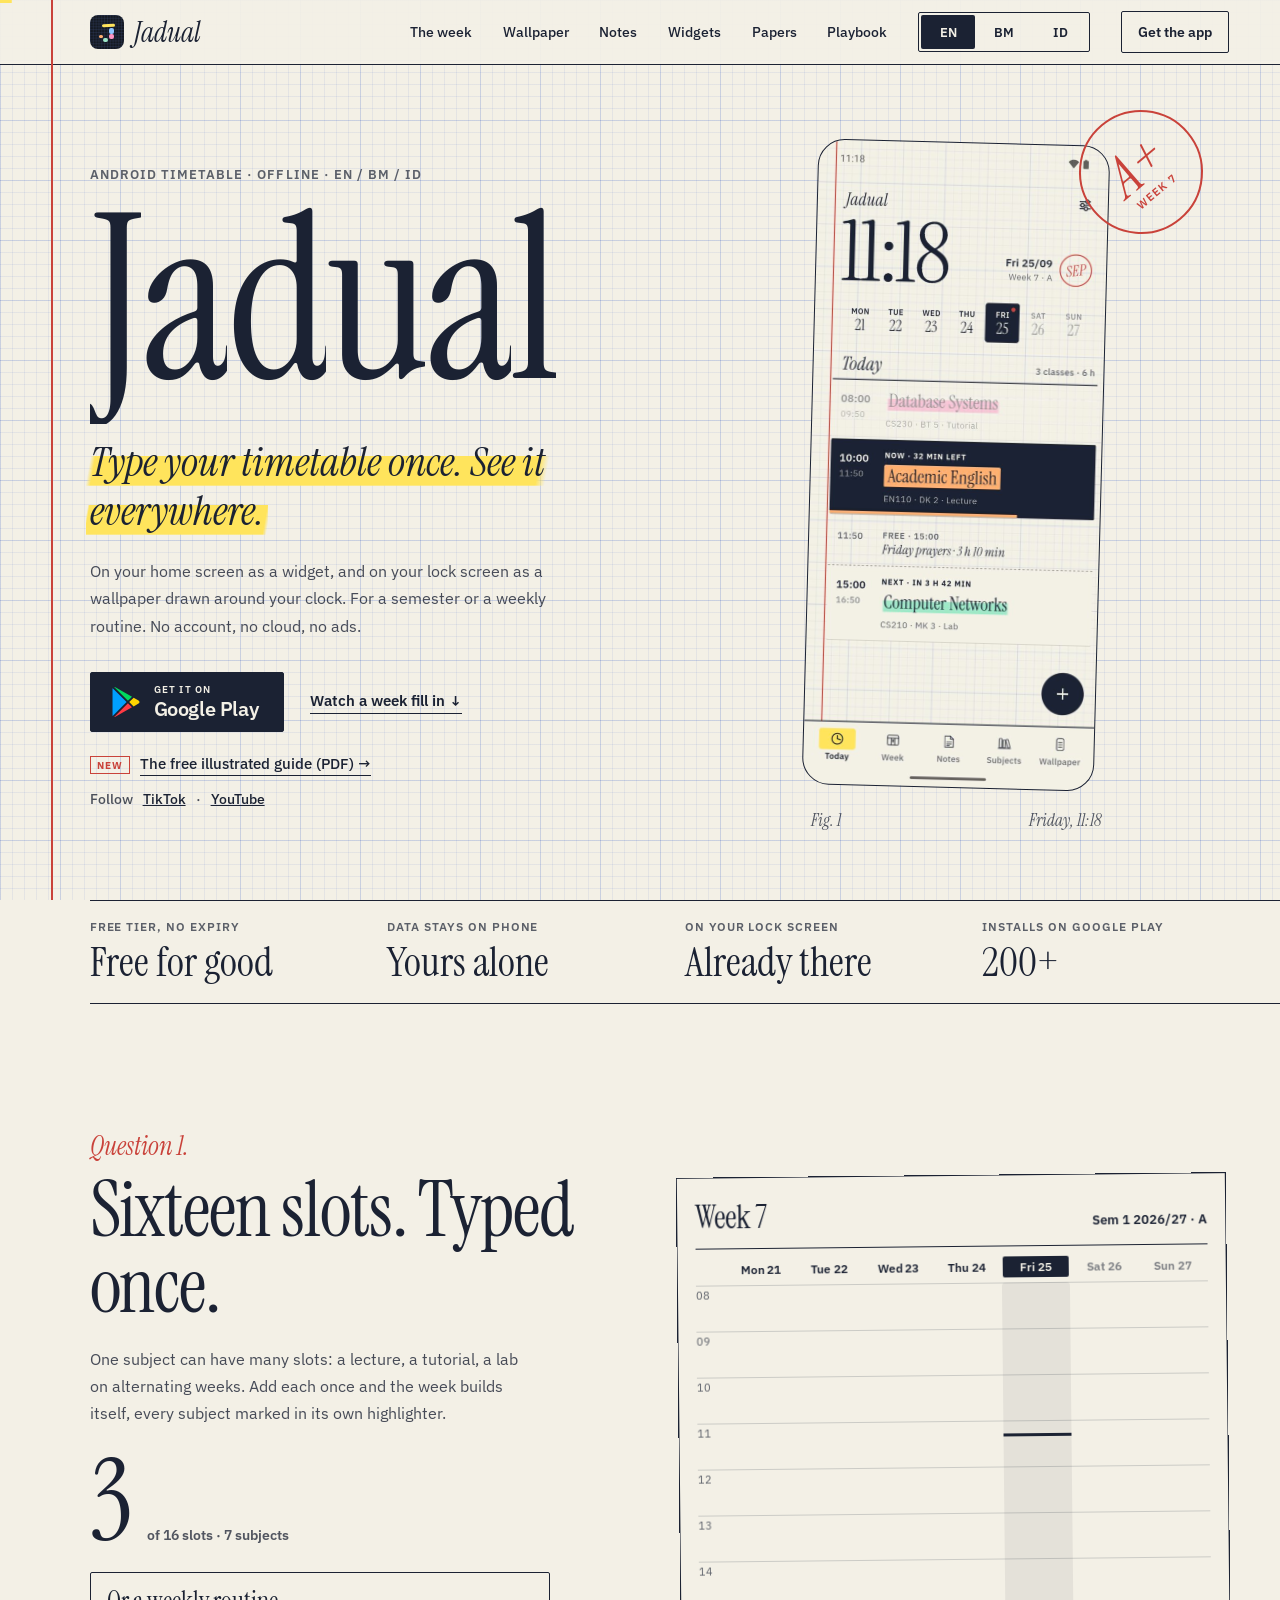
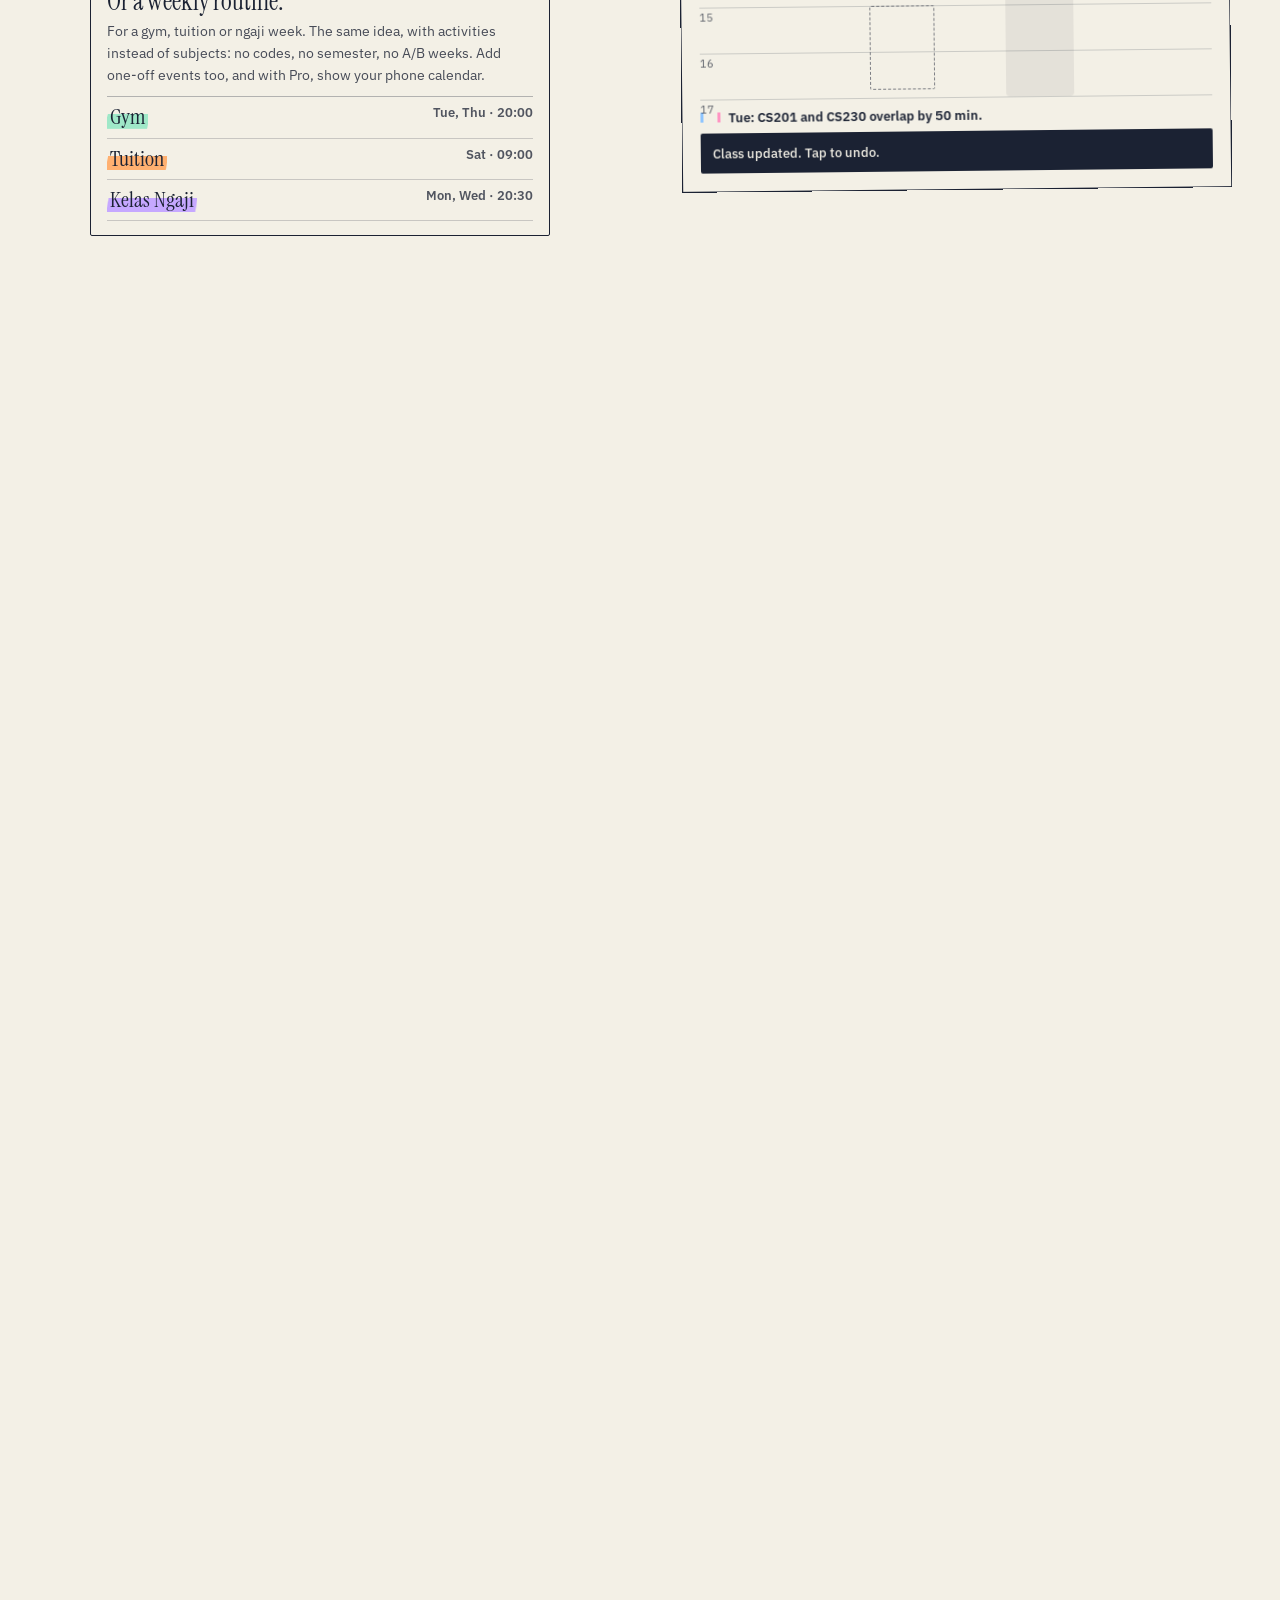
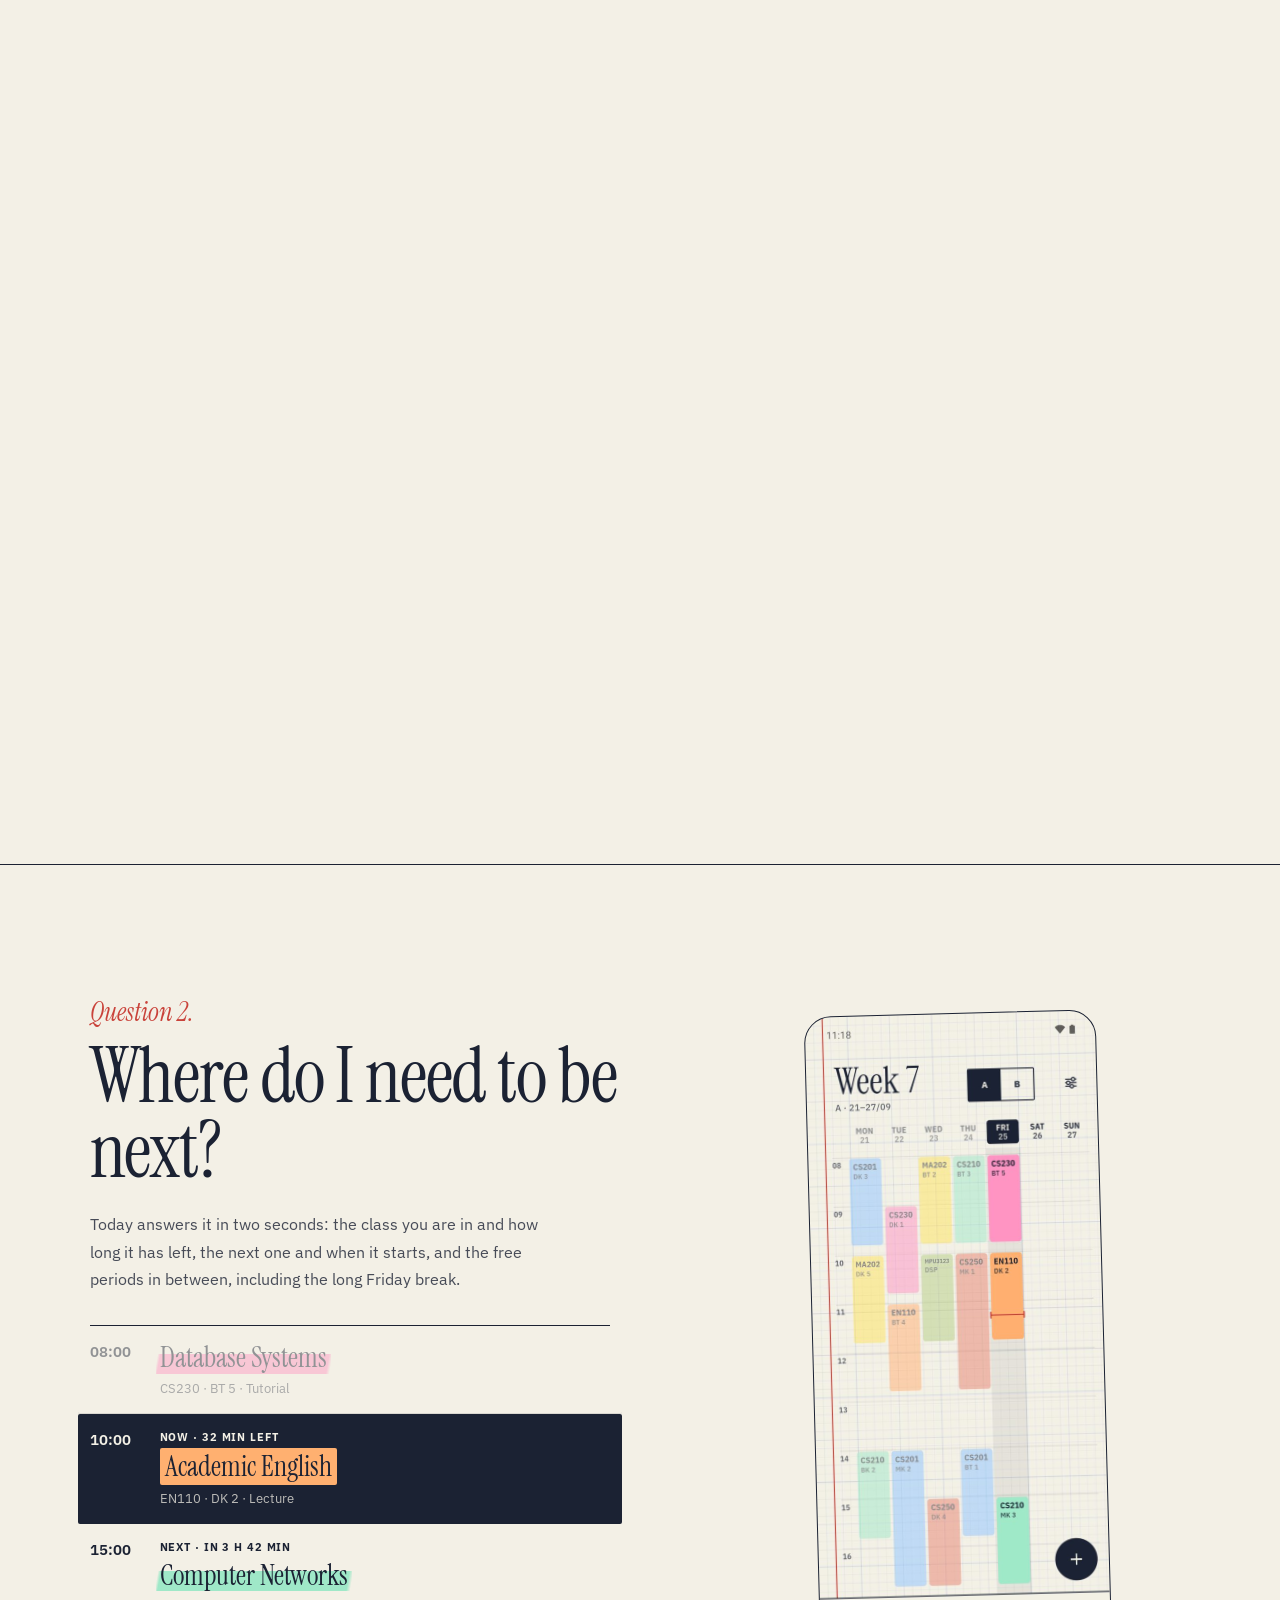
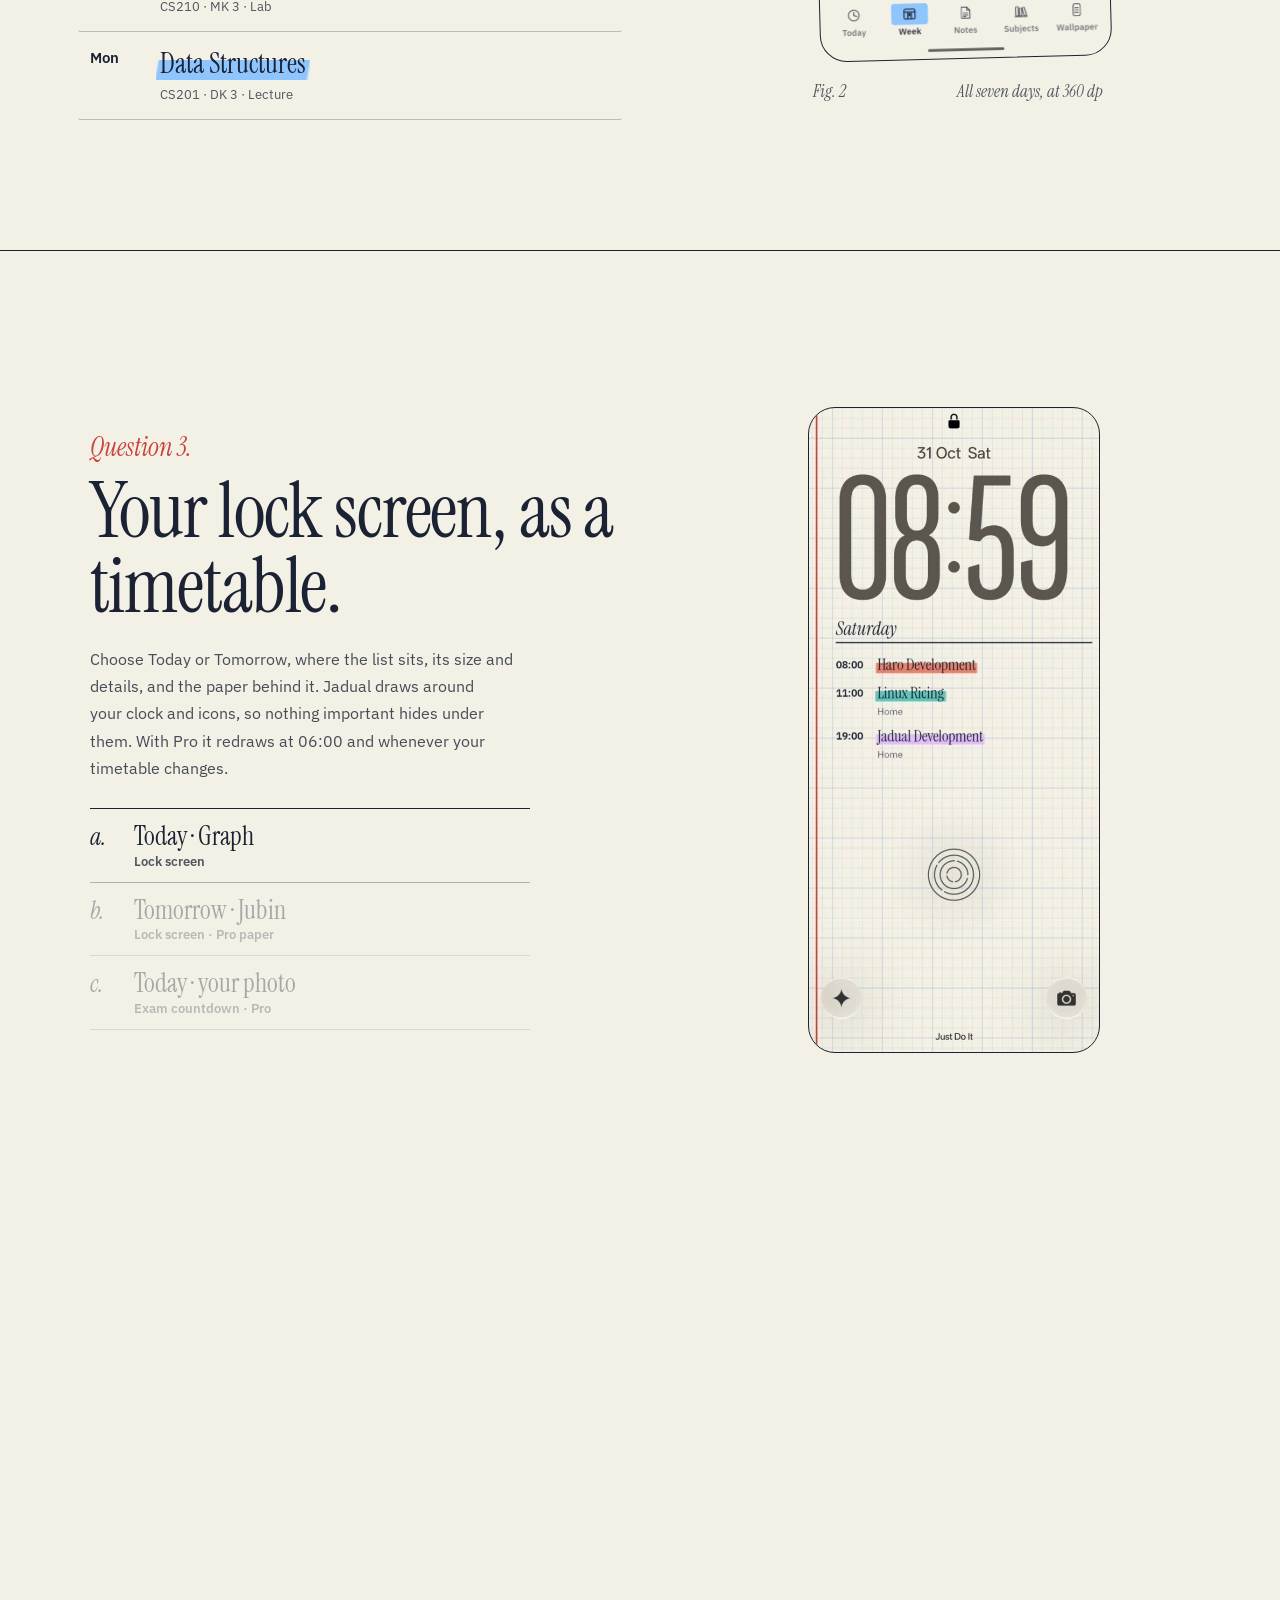
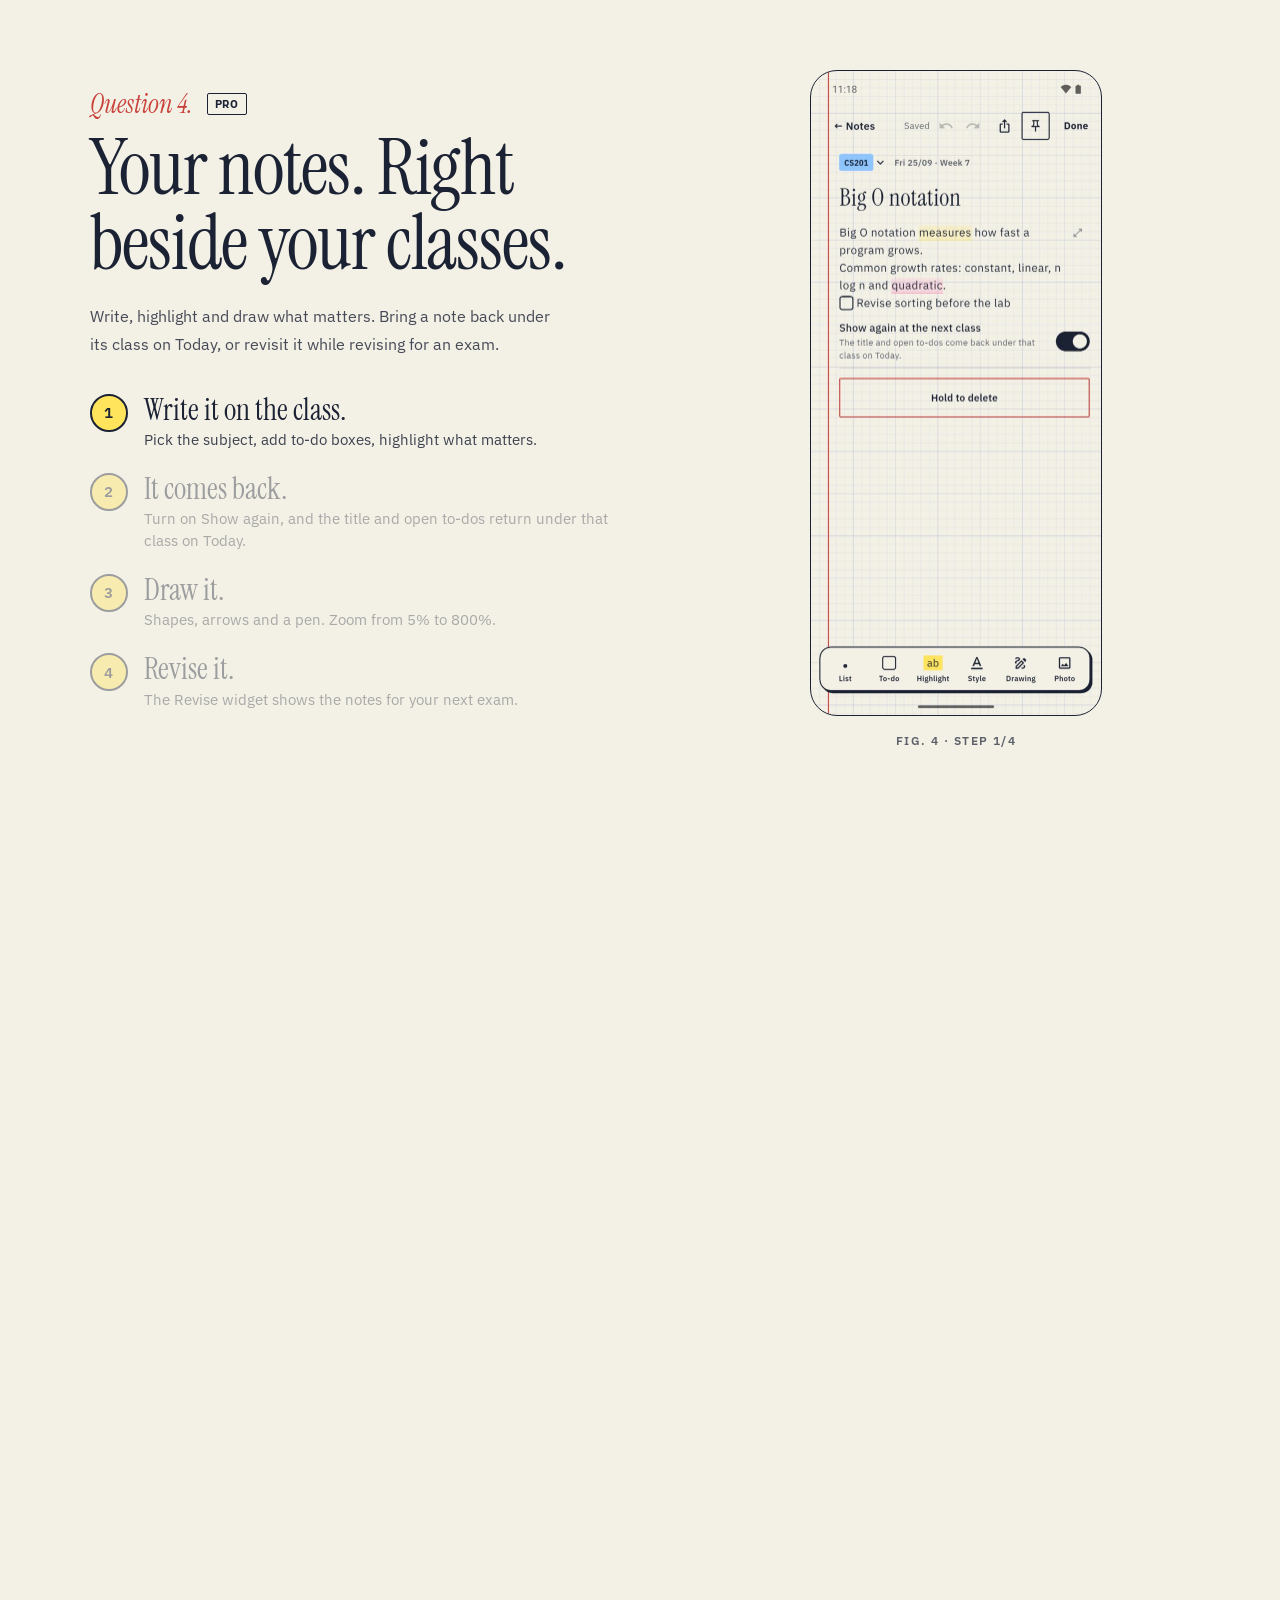
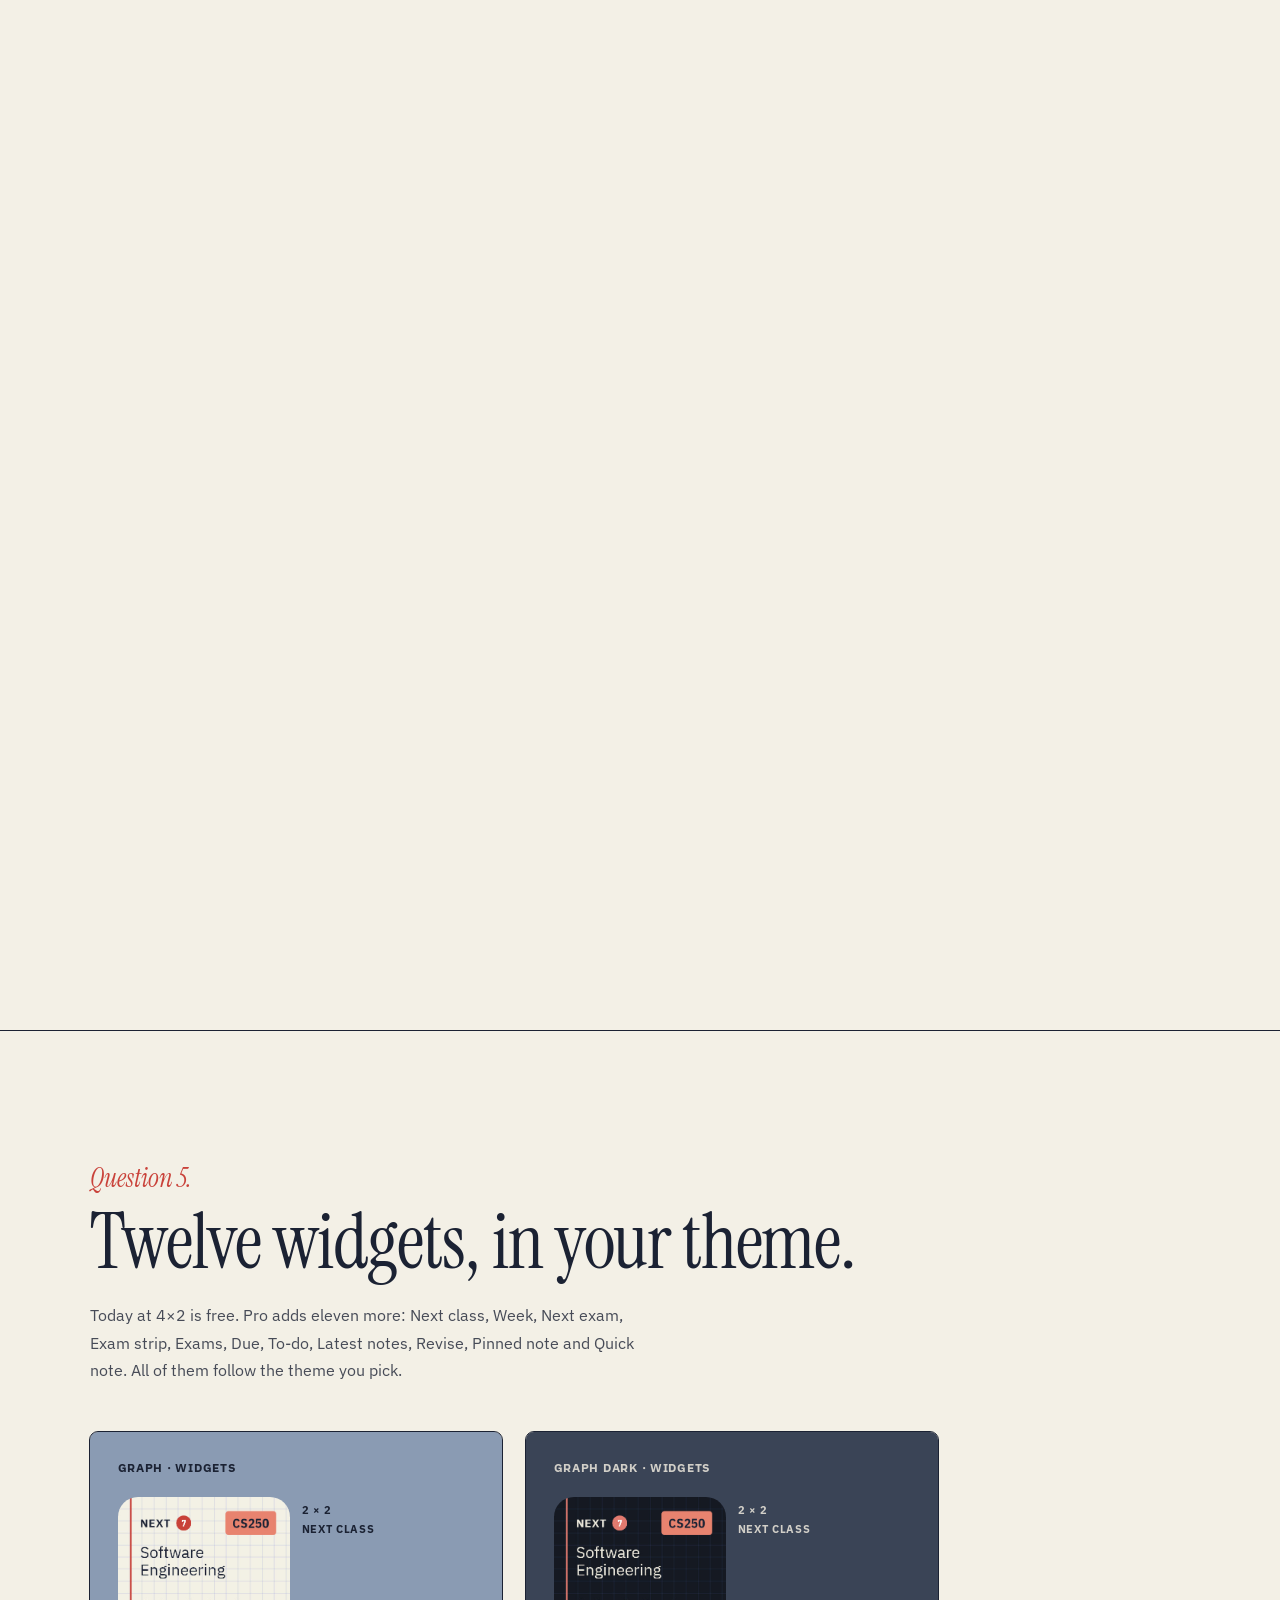
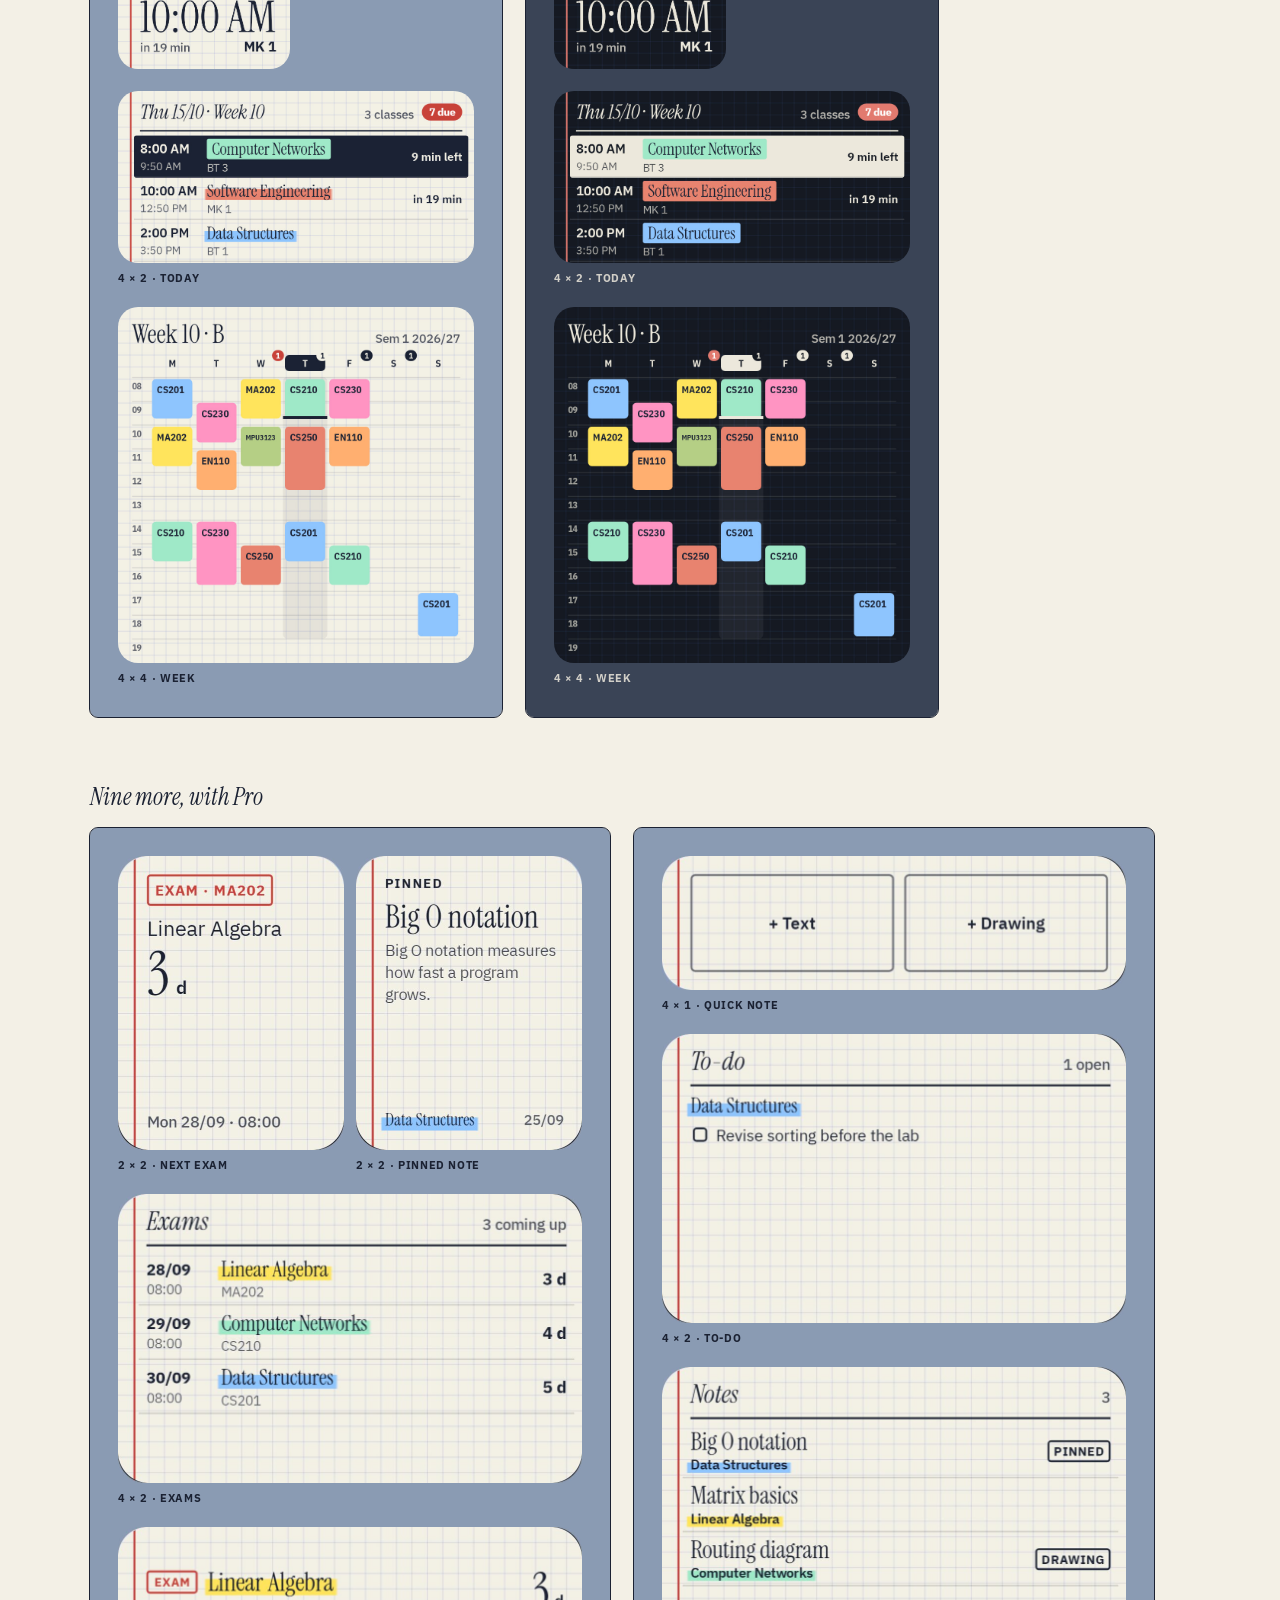
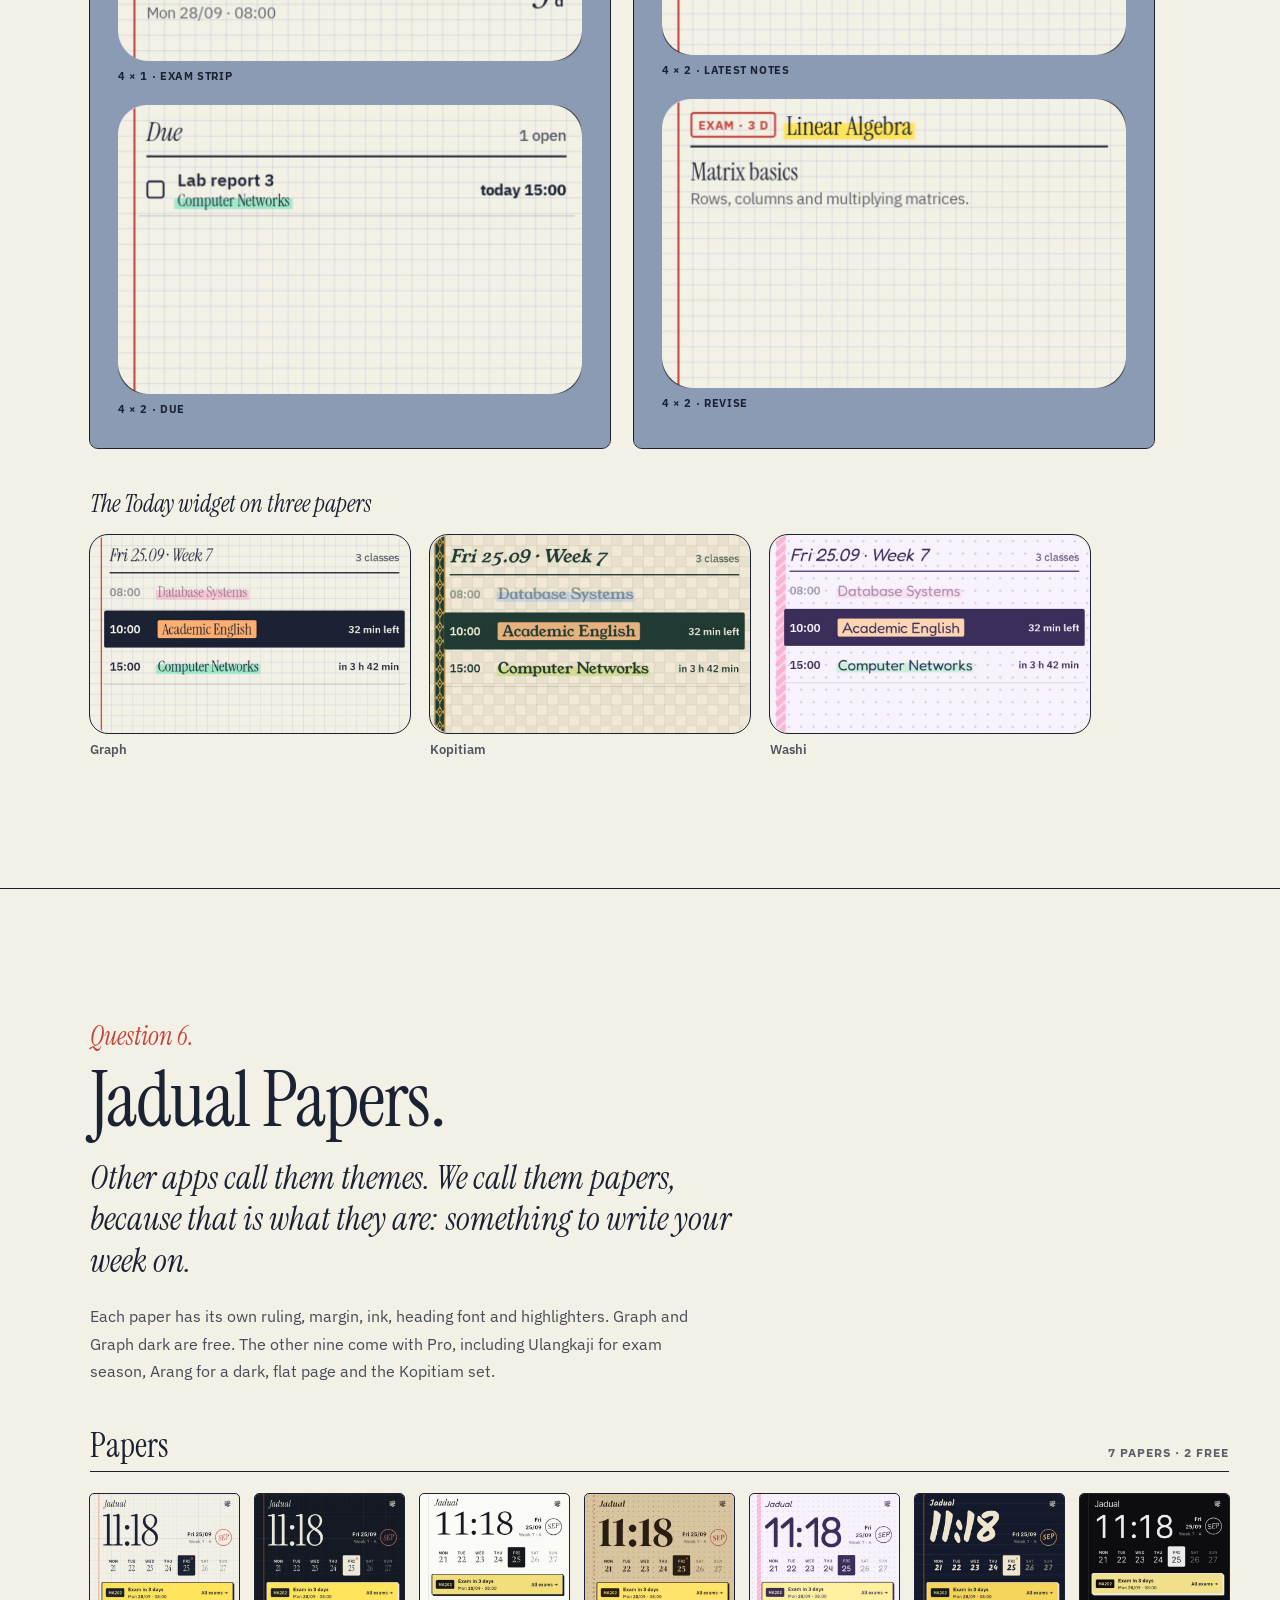
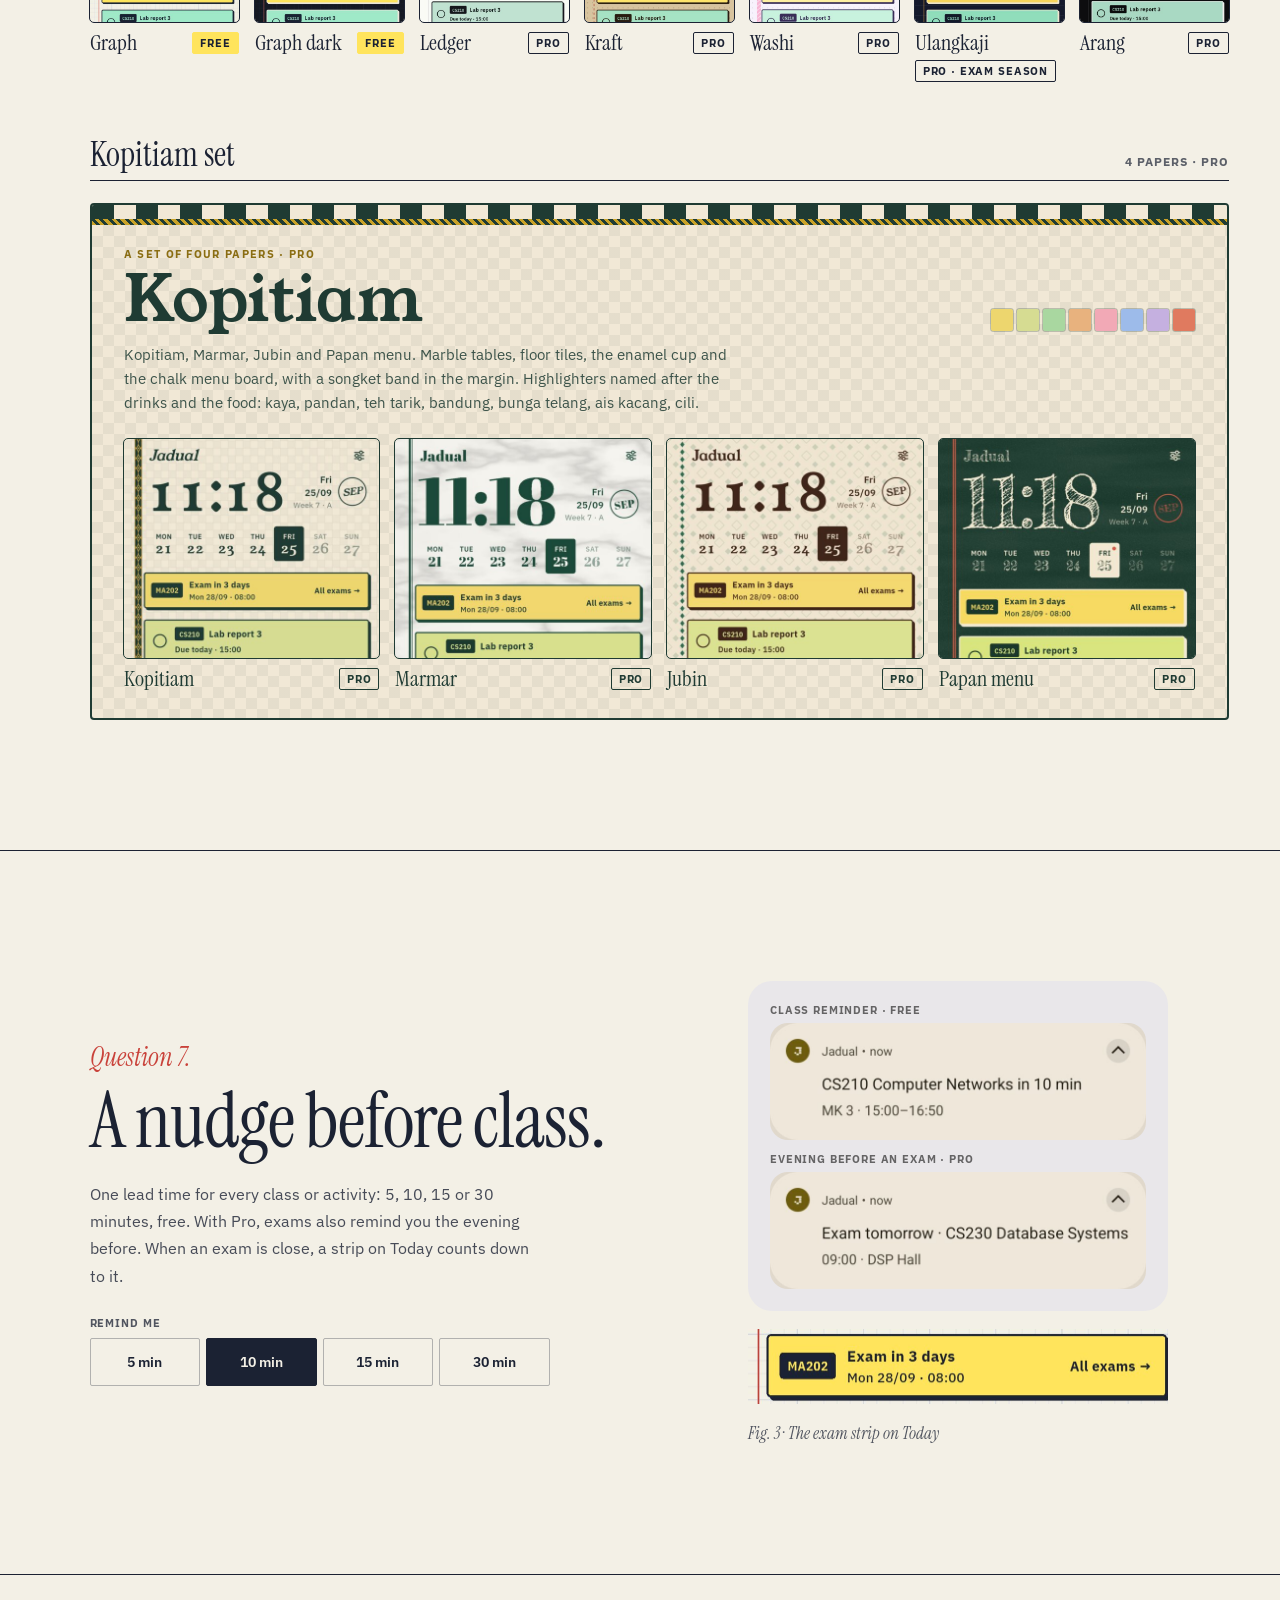
==== commit 8f38652c: "Clarify Notes section headline and benefits in three languages" ====
--- a/index.html
+++ b/index.html
@@ -161,8 +161,8 @@
 <section id="notes" data-notes="" style="position:relative;padding:130px clamp(20px,4vw,56px) 130px clamp(48px,7vw,104px);box-sizing:border-box;border-top:1.5px solid rgb(var(--k));display:grid;grid-template-columns:repeat(auto-fit,minmax(min(100%,360px),1fr));gap:48px;align-items:center;overflow:hidden">
 <div>
 <div style="display:flex;align-items:center;gap:14px"><div style="font-family:'Instrument Serif',serif;font-style:italic;font-size:26px;color:var(--rule)">Question 4.</div><span style="font-size:10.5px;font-weight:800;letter-spacing:.08em;text-transform:uppercase;padding:3px 7px;border-radius:2px;border:1.5px solid currentColor">Pro</span></div>
-<h2 style="margin:10px 0 0;font-family:'Instrument Serif',serif;font-weight:400;font-size:clamp(44px,6vw,88px);line-height:.98;letter-spacing:-.015em;max-width:640px">Notes that find you again.</h2>
-<p style="margin:22px 0 0;font-size:16px;line-height:1.7;color:rgba(var(--k),.8);max-width:480px;text-wrap:pretty">Write on the class or activity. Turn on Show again, and it comes back under that class at the next one. Draw the diagram on one canvas. Revise from the same notes before the exam.</p>
+<h2 style="margin:10px 0 0;font-family:'Instrument Serif',serif;font-weight:400;font-size:clamp(44px,6vw,88px);line-height:.98;letter-spacing:-.015em;max-width:640px">Your notes. Right beside your classes.</h2>
+<p style="margin:22px 0 0;font-size:16px;line-height:1.7;color:rgba(var(--k),.8);max-width:480px;text-wrap:pretty">Write, highlight and draw what matters. Bring a note back under its class on Today, or revisit it while revising for an exam.</p>
 <ol class="n-steps"><li data-nstep="" class="n-step"><span class="n-dot">1</span><div><div class="n-t">Write it on the class.</div><div class="n-d">Pick the subject, add to-do boxes, highlight what matters.</div></div></li><li data-nstep="" class="n-step"><span class="n-dot">2</span><div><div class="n-t">It comes back.</div><div class="n-d">Turn on Show again, and the title and open to-dos return under that class on Today.</div></div></li><li data-nstep="" class="n-step"><span class="n-dot">3</span><div><div class="n-t">Draw it.</div><div class="n-d">Shapes, arrows and a pen. Zoom from 5% to 800%.</div></div></li><li data-nstep="" class="n-step"><span class="n-dot">4</span><div><div class="n-t">Revise it.</div><div class="n-d">The Revise widget shows the notes for your next exam.</div></div></li></ol>
 </div>
 <div class="n-stage"><figure data-nframe="" class="n-frame"><div><div style="width:290px;height:644px;overflow:hidden;border-radius:26px;outline:1.5px solid rgb(var(--k));outline-offset:0px;transform:rotate(0deg);"><img src="assets/screens/en/notes_editor.jpg" alt="A note in the Jadual editor with a to-do and a highlight" width="290" height="644" loading="lazy" decoding="async" style="display:block;width:100%;height:100%;object-fit:cover"></div><figcaption style="margin-top:18px;font-size:12px;font-weight:600;letter-spacing:.12em;text-transform:uppercase;color:rgba(var(--k),.7);text-align:center">Fig. 4 · Step 1/4</figcaption></div></figure><figure data-nframe="" class="n-frame"><div><img src="assets/screens/en/note_today.jpg" alt="Today with the note under its class" width="700" height="392" loading="lazy" decoding="async" style="display:block;width:340px;max-width:100%;height:auto;border-radius:6px;outline:1.5px solid rgb(var(--k));outline-offset:0"><figcaption style="margin-top:18px;font-size:12px;font-weight:600;letter-spacing:.12em;text-transform:uppercase;color:rgba(var(--k),.7);text-align:center">Fig. 4 · Step 2/4</figcaption></div></figure><figure data-nframe="" class="n-frame"><div><div style="width:290px;height:644px;overflow:hidden;border-radius:26px;outline:1.5px solid rgb(var(--k));outline-offset:0px;transform:rotate(0deg);"><img src="assets/screens/en/notes_canvas.jpg" alt="The Drawing canvas with a diagram" width="290" height="644" loading="lazy" decoding="async" style="display:block;width:100%;height:100%;object-fit:cover"></div><figcaption style="margin-top:18px;font-size:12px;font-weight:600;letter-spacing:.12em;text-transform:uppercase;color:rgba(var(--k),.7);text-align:center">Fig. 4 · Step 3/4</figcaption></div></figure><figure data-nframe="" class="n-frame"><div><img src="assets/screens/en/wid_light_revise.jpg" alt="The Revise widget for the next exam" width="934" height="580" loading="lazy" decoding="async" style="display:block;width:340px;max-width:100%;height:auto;border-radius:20px;outline:1.5px solid rgb(var(--k));outline-offset:0"><figcaption style="margin-top:18px;font-size:12px;font-weight:600;letter-spacing:.12em;text-transform:uppercase;color:rgba(var(--k),.7);text-align:center">Fig. 4 · Step 4/4</figcaption></div></figure></div>
